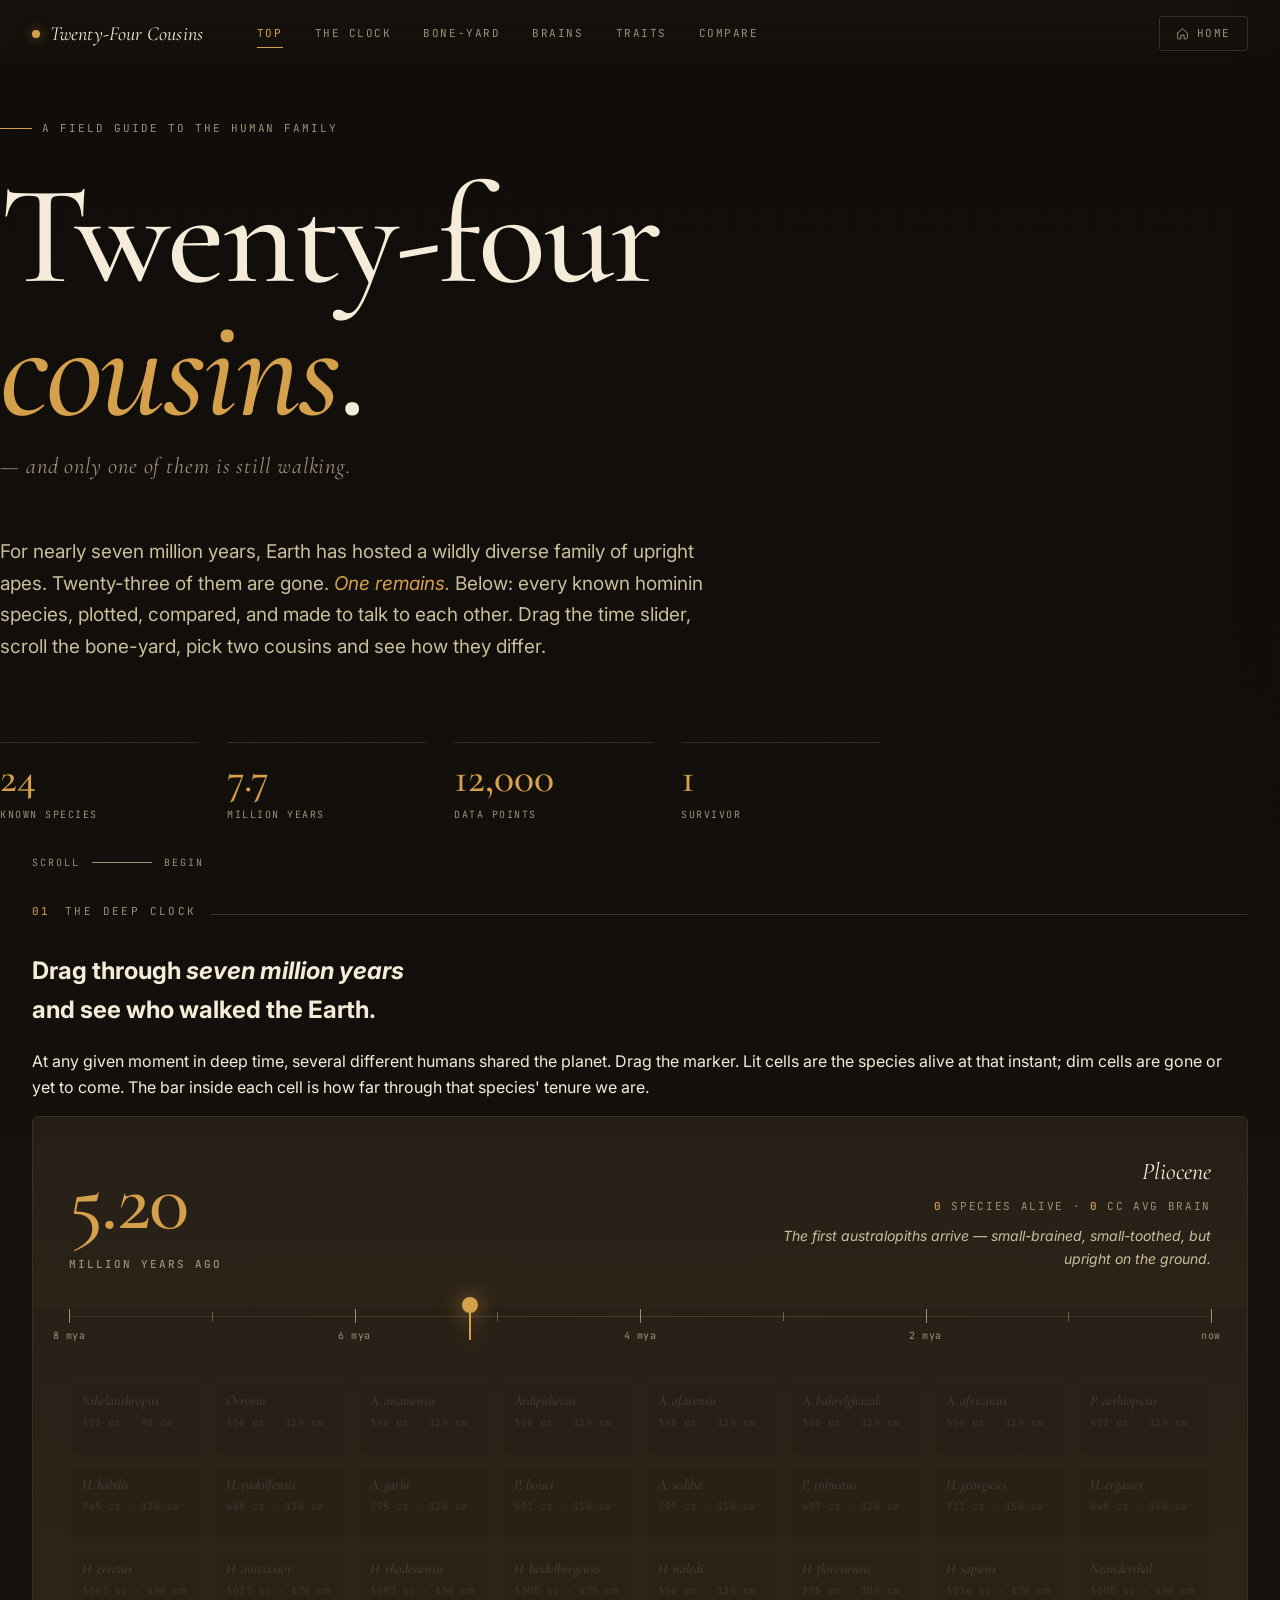
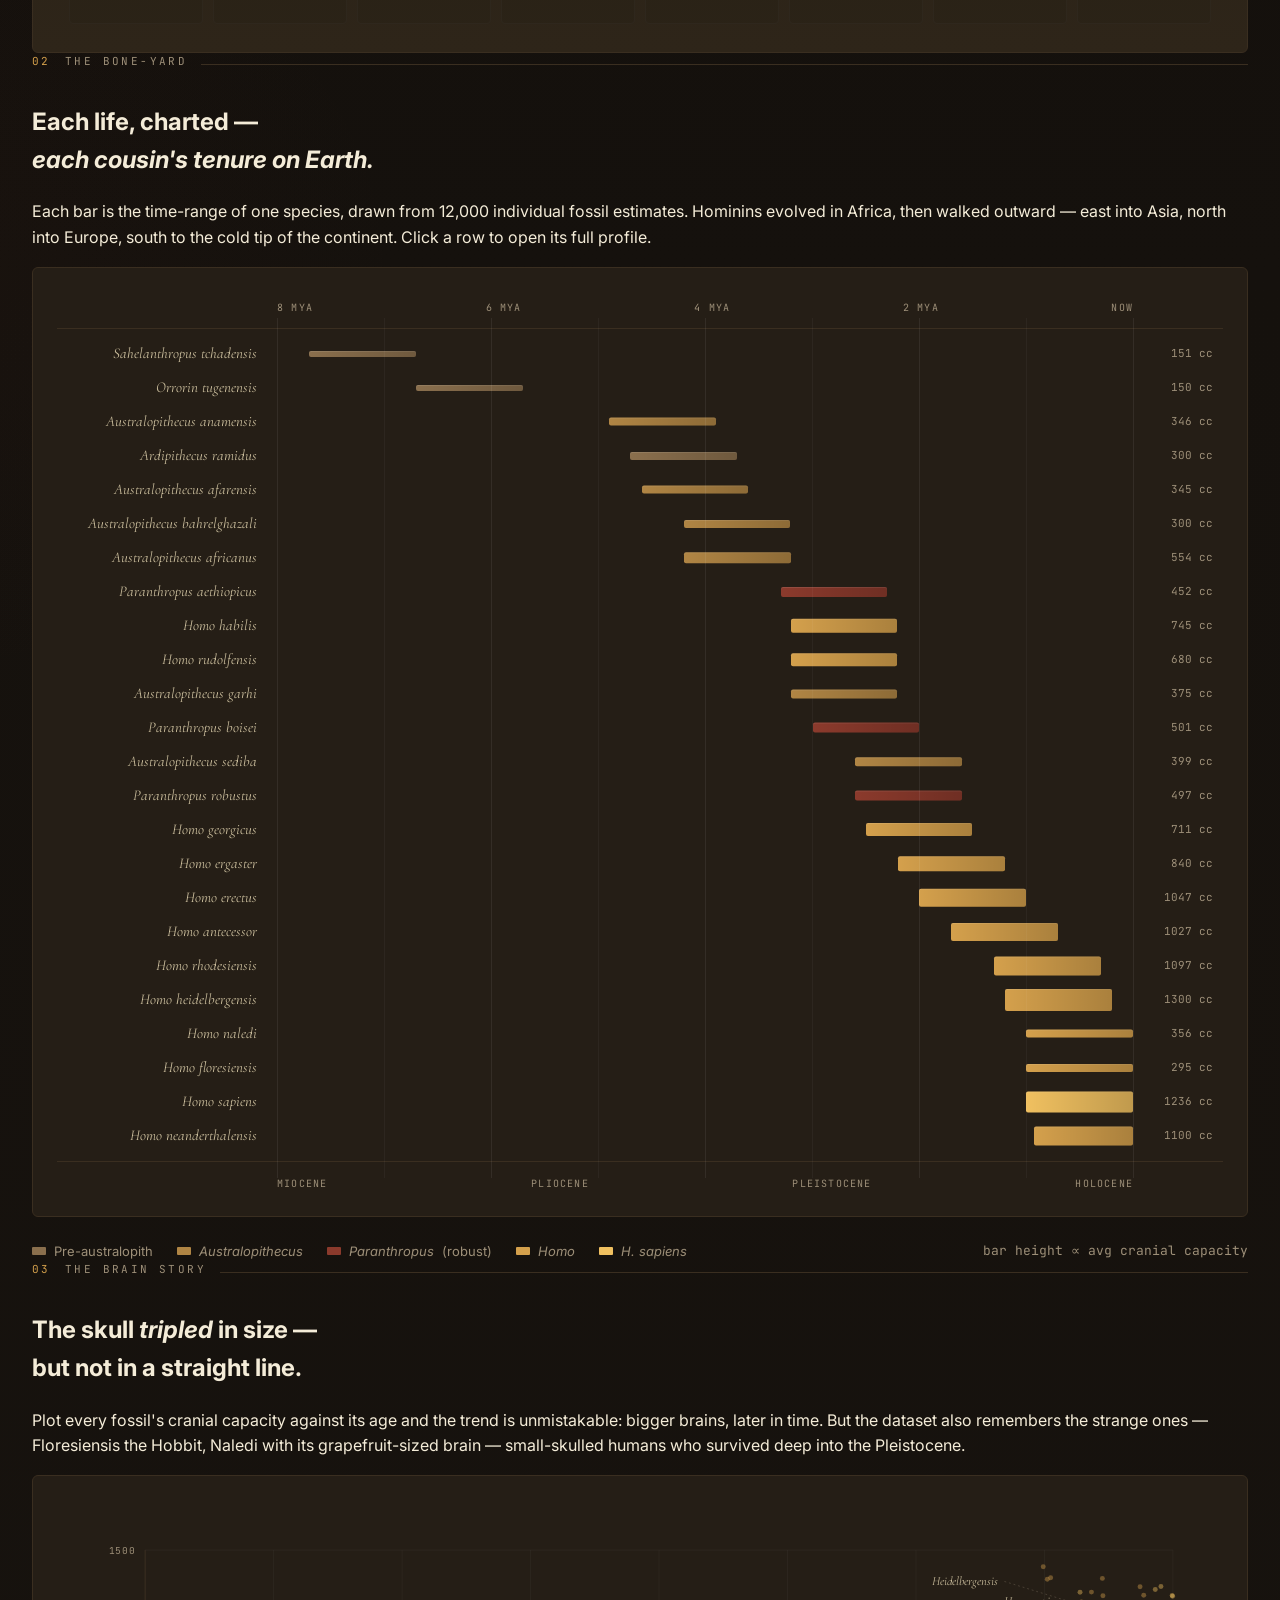
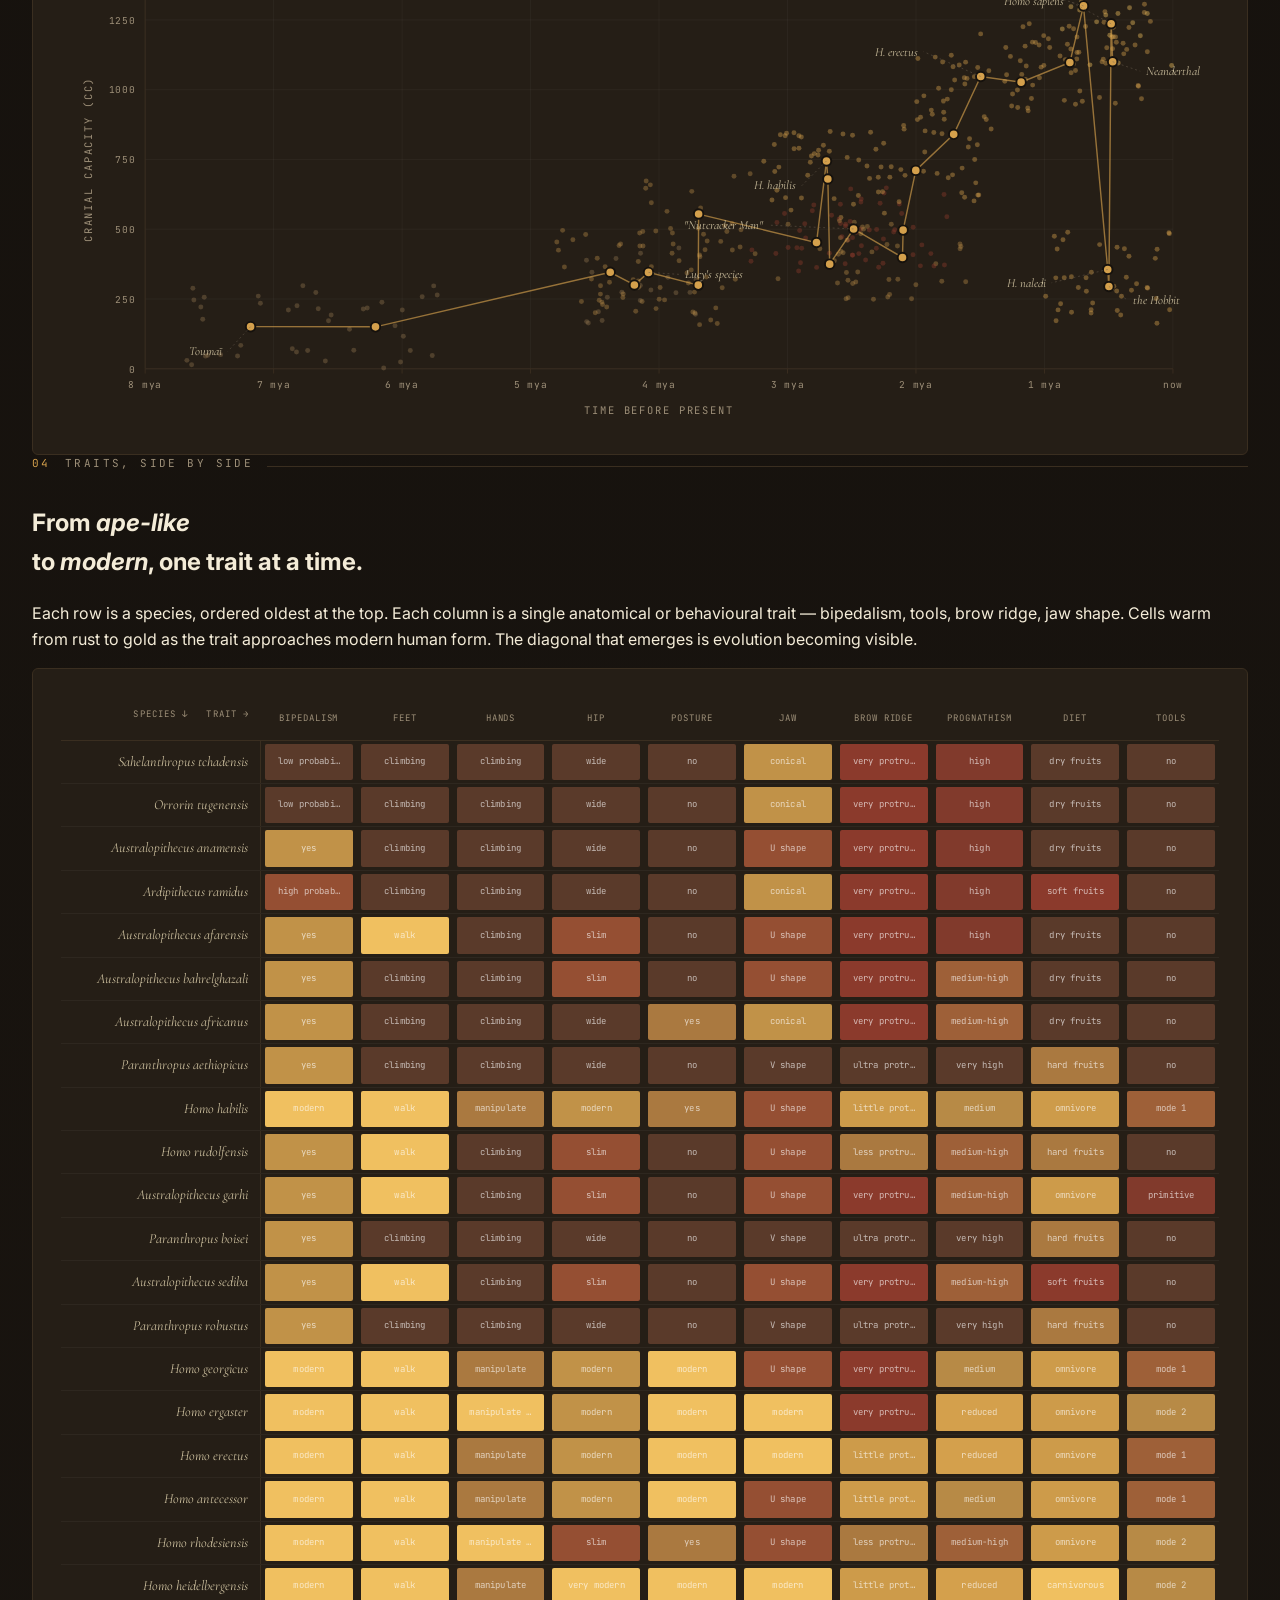
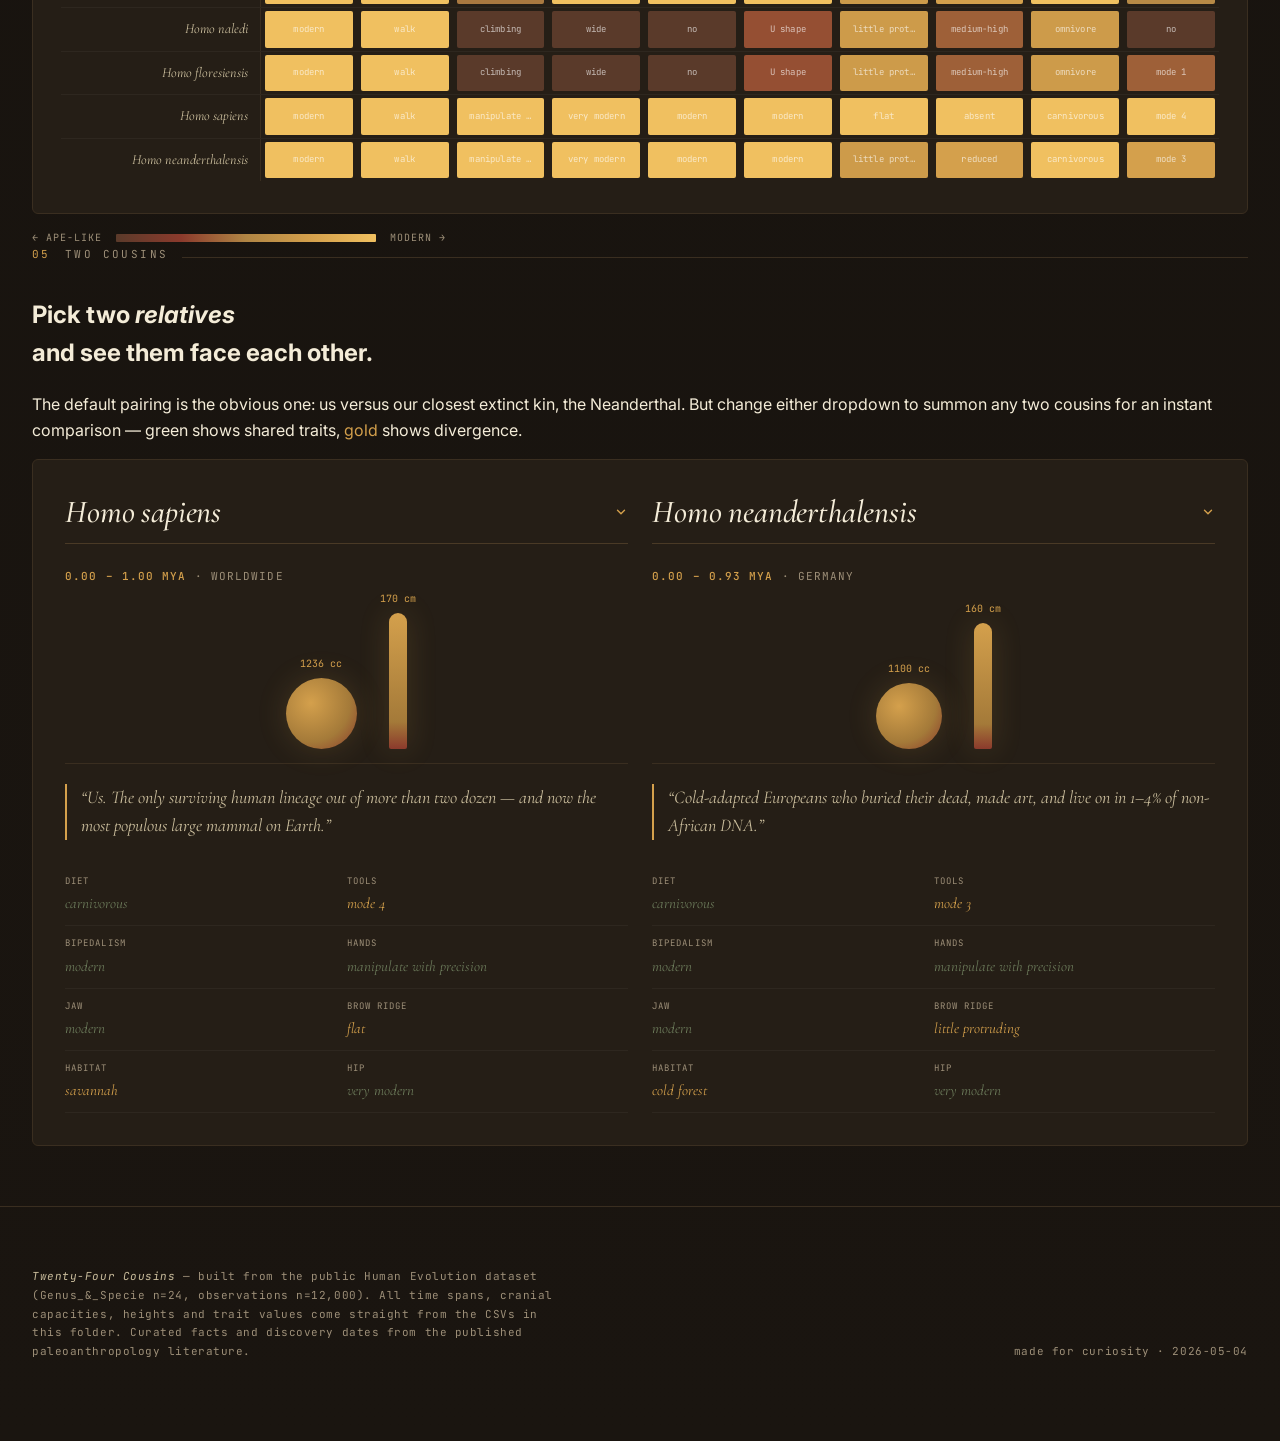
==== index.html @ eb9fb39c "Add files via upload" ====
<!doctype html>
<html lang="en">
<head>
<meta charset="utf-8" />
<meta name="viewport" content="width=device-width,initial-scale=1" />
<title>Twenty-Four Cousins · A field guide to the human family</title>
<link rel="preconnect" href="https://fonts.googleapis.com">
<link rel="preconnect" href="https://fonts.gstatic.com" crossorigin>
<link href="https://fonts.googleapis.com/css2?family=Cormorant+Garamond:ital,wght@0,400;0,500;0,600;0,700;1,400;1,500&family=Inter:wght@300;400;500;600;700&family=JetBrains+Mono:wght@400;500&display=swap" rel="stylesheet">
<style>
:root{
  --bg:#15110d;
  --bg-2:#1c1812;
  --surface:#251e16;
  --surface-2:#2e2519;
  --line:#3a2e20;
  --line-2:#4a3a26;
  --paper:#ebe3d0;
  --ink:#f4ecd8;
  --ink-dim:#cbbe9d;
  --muted:#9d8f78;
  --muted-2:#706354;
  --ochre:#d4a04c;
  --ochre-soft:#a47a39;
  --rust:#c46c45;
  --blood:#8b3a2c;
  --moss:#6b7a5a;
  --cool:#7a8a8c;

  /* Genus colors */
  --c-hominino:#8a6f4d;
  --c-australopithecus:#b08544;
  --c-paranthropus:#8b3a2c;
  --c-homo:#d4a04c;
  --c-sapiens:#f0c060;
}

*{box-sizing:border-box}
html,body{margin:0;padding:0}
html{
  scroll-behavior:smooth;
  scroll-padding-top:88px;
}
@media (prefers-reduced-motion:reduce){
  html{scroll-behavior:auto}
}
/* Page scrollbar */
html{
  scrollbar-width:thin;
  scrollbar-color:var(--ochre-soft) transparent;
}
html::-webkit-scrollbar{width:10px;height:10px}
html::-webkit-scrollbar-track{background:var(--bg)}
html::-webkit-scrollbar-thumb{
  background:var(--line-2);
  border:2px solid var(--bg);
  border-radius:5px;
}
html::-webkit-scrollbar-thumb:hover{background:var(--ochre-soft)}
/* Trait grid + panel scrollbars */
.trait-grid-wrap, .panel{
  scrollbar-width:thin;
  scrollbar-color:var(--ochre-soft) transparent;
}
.trait-grid-wrap::-webkit-scrollbar,
.panel::-webkit-scrollbar{width:8px;height:8px}
.trait-grid-wrap::-webkit-scrollbar-thumb,
.panel::-webkit-scrollbar-thumb{background:var(--line-2);border-radius:4px}
.trait-grid-wrap::-webkit-scrollbar-thumb:hover,
.panel::-webkit-scrollbar-thumb:hover{background:var(--ochre-soft)}
body{
  background: var(--bg);
  background-image:
    radial-gradient(1200px 800px at 80% -10%, rgba(212,160,76,.05), transparent 60%),
    radial-gradient(900px 700px at -10% 30%, rgba(139,58,44,.04), transparent 60%),
    linear-gradient(180deg, #110d0a 0%, #15110d 30%, #1a1510 100%);
  color: var(--ink);
  font-family:'Inter',system-ui,-apple-system,sans-serif;
  font-size:16px;
  line-height:1.6;
  font-weight:400;
  -webkit-font-smoothing:antialiased;
  overflow-x:hidden;
}

/* Subtle paper grain everywhere */
body::before{
  content:"";
  position:fixed;inset:0;pointer-events:none;z-index:1;
  background-image:
    radial-gradient(rgba(255,255,255,.012) 1px, transparent 1px),
    radial-gradient(rgba(0,0,0,.05) 1px, transparent 1px);
  background-size: 3px 3px, 5px 5px;
  background-position: 0 0, 1px 2px;
  mix-blend-mode: overlay;
  opacity:.6;
}

a{color:var(--ochre);text-decoration:none}
a:hover{color:var(--ink)}
::selection{background:var(--ochre);color:var(--bg)}

.serif{font-family:'Cormorant Garamond',Georgia,serif;font-weight:500;letter-spacing:.005em}
.mono{font-family:'JetBrains Mono',ui-monospace,monospace;letter-spacing:0}

.wrap{max-width:1280px;margin:0 auto;padding:0 32px;position:relative;z-index:2}

/* ─────────── NAV BAR ─────────── */
.nav{
  position:fixed;
  top:0;left:0;right:0;
  z-index:50;
  height:68px;
  display:flex;align-items:center;
  background:linear-gradient(180deg,
    rgba(21,17,13,.92) 0%,
    rgba(21,17,13,.78) 70%,
    rgba(21,17,13,.0) 100%);
  backdrop-filter:saturate(180%) blur(14px);
  -webkit-backdrop-filter:saturate(180%) blur(14px);
  transition:border-color .25s, background .25s;
  border-bottom:1px solid transparent;
}
.nav.scrolled{
  background:rgba(21,17,13,.92);
  border-bottom-color:var(--line);
}
.nav-inner{
  max-width:1280px;width:100%;margin:0 auto;padding:0 32px;
  display:flex;align-items:center;gap:32px;
}
.nav-title{
  font-family:'Cormorant Garamond',serif;
  font-style:italic;
  font-size:20px;
  letter-spacing:.005em;
  color:var(--ink);
  text-decoration:none;
  white-space:nowrap;
  display:inline-flex;align-items:center;gap:10px;
  transition:color .2s;
  flex-shrink:0;
}
.nav-title:hover{color:var(--ochre)}
.nav-title .mark{
  width:8px;height:8px;border-radius:50%;
  background:var(--ochre);
  box-shadow:0 0 12px rgba(212,160,76,.6);
}
.nav-links{
  display:flex;align-items:center;gap:4px;
  flex:1;
  margin-left:8px;
}
.nav-link{
  font-family:'JetBrains Mono',monospace;
  font-size:11px;
  letter-spacing:.14em;
  text-transform:uppercase;
  color:var(--muted);
  text-decoration:none;
  padding:8px 14px;
  border-radius:3px;
  transition:color .2s, background .2s;
  position:relative;
}
.nav-link:hover{color:var(--ink);background:rgba(255,255,255,.03)}
.nav-link.active{color:var(--ochre)}
.nav-link.active::after{
  content:"";position:absolute;left:14px;right:14px;bottom:2px;
  height:1px;background:var(--ochre);
}
.nav-home{
  display:inline-flex;align-items:center;gap:8px;
  font-family:'JetBrains Mono',monospace;
  font-size:11px;letter-spacing:.14em;text-transform:uppercase;
  color:var(--muted);
  text-decoration:none;
  padding:8px 16px;
  border:1px solid var(--line);
  border-radius:3px;
  transition:all .2s;
  flex-shrink:0;
}
.nav-home:hover{color:var(--ochre);border-color:var(--ochre-soft);background:rgba(212,160,76,.06)}
.nav-home svg{width:13px;height:13px;flex-shrink:0}

.nav-toggle{
  display:none;
  background:transparent;border:1px solid var(--line);
  color:var(--ink);
  width:38px;height:38px;border-radius:3px;
  cursor:pointer;
  flex-direction:column;align-items:center;justify-content:center;gap:4px;
}
.nav-toggle span{display:block;width:16px;height:1.5px;background:currentColor;transition:transform .25s, opacity .25s}
.nav.menu-open .nav-toggle span:nth-child(1){transform:translateY(5.5px) rotate(45deg)}
.nav.menu-open .nav-toggle span:nth-child(2){opacity:0}
.nav.menu-open .nav-toggle span:nth-child(3){transform:translateY(-5.5px) rotate(-45deg)}

@media (max-width:880px){
  .nav-inner{gap:16px;padding:0 20px}
  .nav-title{font-size:16px}
  .nav-toggle{display:flex}
  .nav-links{
    position:absolute;top:68px;left:0;right:0;
    flex-direction:column;align-items:stretch;
    background:rgba(21,17,13,.98);
    backdrop-filter:blur(14px);
    border-bottom:1px solid var(--line);
    padding:14px 0;gap:0;
    transform:translateY(-8px);opacity:0;pointer-events:none;
    transition:transform .25s ease, opacity .25s ease;
    margin-left:0;
  }
  .nav.menu-open .nav-links{transform:translateY(0);opacity:1;pointer-events:auto}
  .nav-link{padding:14px 24px;font-size:12px}
  .nav-link.active::after{left:24px;right:auto;width:18px;bottom:9px}
  .nav-home .lbl{display:none}
  .nav-home{padding:8px 12px}
}

/* ─────────── HERO ─────────── */
.hero{
  min-height:100vh;
  display:flex;flex-direction:column;justify-content:center;
  position:relative;
  padding:120px 0 80px;
}
.hero .badge{
  display:inline-flex;align-items:center;gap:10px;
  font-family:'JetBrains Mono',monospace;
  font-size:11px;letter-spacing:.18em;text-transform:uppercase;
  color:var(--muted);
  margin-bottom:32px;
}
.hero .badge::before{content:"";width:32px;height:1px;background:var(--ochre)}
.hero h1{
  font-family:'Cormorant Garamond',serif;
  font-weight:500;
  font-size:clamp(56px, 11vw, 156px);
  line-height:.95;
  letter-spacing:-.02em;
  margin:0 0 24px;
  color:var(--ink);
}
.hero h1 em{
  font-style:italic;
  color:var(--ochre);
  font-weight:500;
}
.hero h1 .tiny{
  display:block;
  font-size:.16em;
  font-style:italic;
  letter-spacing:.04em;
  color:var(--muted);
  margin-top:18px;
  font-weight:400;
}
.hero .lead{
  max-width:720px;
  font-size:19px;
  line-height:1.65;
  color:var(--ink-dim);
  margin:36px 0 0;
}
.hero .lead .accent{color:var(--ochre);font-style:italic}
.hero-meta{
  margin-top:80px;
  display:grid;grid-template-columns:repeat(4,1fr);gap:28px;
  max-width:880px;
}
.hero-meta .stat{
  border-top:1px solid var(--line);
  padding-top:14px;
}
.hero-meta .num{
  font-family:'Cormorant Garamond',serif;
  font-size:42px;
  color:var(--ochre);
  font-weight:500;
  line-height:1;
}
.hero-meta .lbl{
  font-family:'JetBrains Mono',monospace;
  font-size:10px;
  letter-spacing:.15em;
  text-transform:uppercase;
  color:var(--muted);
  margin-top:8px;
}

.scroll-cue{
  position:absolute;left:32px;bottom:32px;
  display:flex;align-items:center;gap:12px;
  font-family:'JetBrains Mono',monospace;
  font-size:10px;letter-spacing:.2em;text-transform:uppercase;
  color:var(--muted);
}
.scroll-cue .line{
  width:60px;height:1px;background:var(--muted);
  position:relative;overflow:hidden;
}
.scroll-cue .line::after{
  content:"";position:absolute;left:-30%;top:0;width:30%;height:100%;
  background:var(--ochre);
  animation:slide 2.4s ease-in-out infinite;
}
@keyframes slide{
  0%{left:-30%}
  100%{left:100%}
}

/* ─────────── SECTION SCAFFOLD ─────────── */
section{
  padding:160px 0 80px;
  position:relative;
  scroll-margin-top:88px;
}
section + section{padding-top:160px}
.section-label{
  display:flex;align-items:baseline;gap:14px;
  font-family:'JetBrains Mono',monospace;
  font-size:11px;letter-spacing:.22em;text-transform:uppercase;
  color:var(--muted);
  margin-bottom:32px;
}
.section-label .num{color:var(--ochre)}
.section-label .rule{flex:1;height:1px;background:var(--line);margin-top:6px}
.section h2{
  font-family:'Cormorant Garamond',serif;
  font-size:clamp(36px,5vw,64px);
  font-weight:500;
  line-height:1.05;
  letter-spacing:-.01em;
  margin:0 0 24px;
  max-width:18ch;
}
.section h2 em{color:var(--ochre);font-style:italic}
.section .deck{
  font-size:17px;line-height:1.7;color:var(--ink-dim);
  max-width:62ch;margin-bottom:48px;
}
.section .deck .accent{color:var(--ochre)}

/* ─────────── SCRUBBER ─────────── */
.scrubber{
  background:linear-gradient(180deg,var(--surface) 0%, var(--surface-2) 100%);
  border:1px solid var(--line);
  border-radius:6px;
  padding:36px 36px 28px;
  position:relative;
  overflow:hidden;
}
.scrubber::before{
  content:"";position:absolute;inset:0;pointer-events:none;
  background:linear-gradient(180deg,
    transparent 0%,
    rgba(212,160,76,.02) 35%,
    transparent 36%,
    transparent 100%);
}
.scrubber-readout{
  display:flex;align-items:flex-end;justify-content:space-between;
  margin-bottom:28px;flex-wrap:wrap;gap:24px;
}
.scrubber-time{
  font-family:'Cormorant Garamond',serif;
  font-weight:500;
  display:flex;flex-direction:column;
}
.scrubber-time .big{
  display:block;
  font-size:84px;
  line-height:1;
  color:var(--ochre);
  letter-spacing:-.02em;
  margin:0 0 16px;
}
.scrubber-time .unit{
  font-family:'JetBrains Mono',monospace;
  font-size:11px;
  letter-spacing:.18em;text-transform:uppercase;
  color:var(--muted);
  display:block;
  line-height:1;
}
.scrubber-side{
  text-align:right;
  max-width:460px;
}
.scrubber-side .epoch{
  font-family:'Cormorant Garamond',serif;
  font-style:italic;
  font-size:24px;
  color:var(--ink);
  margin-bottom:6px;
}
.scrubber-side .alive-num{
  font-family:'JetBrains Mono',monospace;
  font-size:11px;letter-spacing:.15em;text-transform:uppercase;
  color:var(--muted);
}
.scrubber-side .alive-num b{color:var(--ochre);font-weight:500}
.scrubber-side .commentary{
  font-size:14px;color:var(--ink-dim);
  margin-top:10px;font-style:italic;
}

.slider-track{
  position:relative;
  height:60px;
  margin:8px 0 24px;
  user-select:none;
}
.slider-axis{
  position:absolute;left:0;right:0;top:18px;height:1px;
  background:linear-gradient(90deg,
    var(--line) 0%,
    var(--line-2) 50%,
    var(--line) 100%);
}
.slider-tick{
  position:absolute;top:14px;width:1px;height:9px;
  background:var(--muted-2);
}
.slider-tick.major{height:14px;background:var(--muted);top:11px}
.slider-tick-label{
  position:absolute;top:30px;
  font-family:'JetBrains Mono',monospace;
  font-size:10px;
  color:var(--muted);
  transform:translateX(-50%);
  letter-spacing:.05em;
  white-space:nowrap;
}
.slider-handle{
  position:absolute;top:6px;width:2px;height:36px;
  background:var(--ochre);
  pointer-events:none;
  box-shadow:0 0 20px rgba(212,160,76,.5);
}
.slider-handle::before{
  content:"";position:absolute;left:-7px;top:-7px;width:16px;height:16px;
  border-radius:50%;background:var(--ochre);
  box-shadow:0 0 22px rgba(212,160,76,.7);
}
.slider-input{
  position:absolute;inset:0;width:100%;height:100%;
  opacity:0;cursor:ew-resize;
}

.scrub-grid{
  display:grid;
  grid-template-columns:repeat(8,1fr);
  gap:10px;
  margin-top:14px;
}
.scrub-cell{
  position:relative;
  border:1px solid var(--line);
  border-radius:4px;
  padding:10px 12px;
  background:rgba(0,0,0,.18);
  transition:all .35s cubic-bezier(.4,0,.2,1);
  min-height:74px;
  cursor:pointer;
  overflow:hidden;
}
.scrub-cell.alive{
  border-color:var(--ochre-soft);
  background:linear-gradient(180deg,rgba(212,160,76,.10),rgba(212,160,76,.02));
  box-shadow:inset 0 0 0 1px rgba(212,160,76,.15), 0 4px 18px rgba(0,0,0,.3);
}
.scrub-cell.alive .cell-name{color:var(--ink)}
.scrub-cell.alive .cell-cc{color:var(--ochre)}
.scrub-cell.alive .cell-pulse{
  position:absolute;right:10px;top:10px;width:6px;height:6px;border-radius:50%;
  background:var(--ochre);
  box-shadow:0 0 10px var(--ochre);
  animation:pulse 1.6s ease-in-out infinite;
}
@keyframes pulse{
  0%,100%{opacity:.4;transform:scale(1)}
  50%{opacity:1;transform:scale(1.4)}
}
.scrub-cell:not(.alive){opacity:.28;filter:saturate(.4)}
.scrub-cell:hover:not(.alive){opacity:.55}
.cell-name{
  font-family:'Cormorant Garamond',serif;
  font-style:italic;
  font-size:14px;color:var(--muted);
  line-height:1.15;
  margin-bottom:6px;
}
.cell-cc{
  font-family:'JetBrains Mono',monospace;
  font-size:10px;color:var(--muted-2);
  letter-spacing:.05em;
}
.cell-bar{
  position:absolute;left:0;bottom:0;height:2px;
  background:var(--ochre);
  width:0%;
  transition:width .35s ease;
}

/* ─────────── TIMELINE ─────────── */
.timeline-wrap{
  background:var(--surface);
  border:1px solid var(--line);
  border-radius:6px;
  padding:32px 24px 24px 24px;
  position:relative;
  overflow:hidden;
}
.timeline-axis-top{
  display:flex;justify-content:space-between;
  font-family:'JetBrains Mono',monospace;
  font-size:10px;letter-spacing:.12em;color:var(--muted);
  padding:0 90px 12px 220px;
  border-bottom:1px solid var(--line);
  margin-bottom:8px;
  text-transform:uppercase;
}
.timeline-row{
  display:grid;
  grid-template-columns:200px 1fr 60px;
  align-items:center;
  gap:20px;
  height:34px;
  position:relative;
  cursor:pointer;
  transition:background .15s;
  border-radius:4px;
  padding-right:10px;
}
.timeline-row:hover{background:rgba(212,160,76,.05)}
.timeline-row .name{
  text-align:right;
  font-family:'Cormorant Garamond',serif;
  font-style:italic;
  font-size:15px;
  color:var(--ink-dim);
  line-height:1.1;
  padding-right:0;
}
.timeline-row.active .name{color:var(--ochre)}
.timeline-row .bar-track{
  position:relative;
  height:24px;
}
.timeline-row .bar{
  position:absolute;top:50%;transform:translateY(-50%);
  height:14px;border-radius:2px;
  background:var(--ochre-soft);
  transition:all .25s;
  box-shadow:inset 0 1px 0 rgba(255,255,255,.1);
}
.timeline-row .bar::after{
  content:"";position:absolute;inset:0;border-radius:2px;
  background:linear-gradient(90deg,transparent,rgba(0,0,0,.2));
}
.timeline-row:hover .bar{filter:brightness(1.2)}
.timeline-row .cc-readout{
  font-family:'JetBrains Mono',monospace;
  font-size:11px;color:var(--muted);
  text-align:right;
}
.timeline-row.active .cc-readout{color:var(--ochre)}

.timeline-axis-bottom{
  display:flex;justify-content:space-between;
  font-family:'JetBrains Mono',monospace;
  font-size:10px;letter-spacing:.12em;color:var(--muted);
  padding:14px 90px 0 220px;
  border-top:1px solid var(--line);
  margin-top:8px;
  text-transform:uppercase;
}
.timeline-grid{
  position:absolute;
  top:50px;bottom:38px;
  left:244px;right:114px;
  pointer-events:none;
}
.timeline-grid .vline{
  position:absolute;top:0;bottom:0;width:1px;
  background:rgba(255,255,255,.04);
}
.timeline-grid .vline.major{background:rgba(255,255,255,.07)}

.legend{
  display:flex;gap:24px;flex-wrap:wrap;
  margin-top:24px;font-size:13px;
  color:var(--muted);
}
.legend .item{display:inline-flex;align-items:center;gap:8px}
.legend .swatch{
  width:14px;height:8px;border-radius:1px;
}

/* ─────────── SCATTER ─────────── */
.scatter-wrap{
  background:var(--surface);
  border:1px solid var(--line);
  border-radius:6px;
  padding:36px 36px 28px;
  position:relative;
}
.scatter-wrap svg{display:block;width:100%;height:auto;overflow:visible}
.scatter-axis text{font-family:'JetBrains Mono',monospace;font-size:10px;fill:var(--muted);letter-spacing:.08em}
.scatter-axis line{stroke:var(--line)}
.scatter-axis .axis-label{font-size:11px;letter-spacing:.18em;text-transform:uppercase;fill:var(--muted)}
.scatter-grid line{stroke:rgba(255,255,255,.04)}
.scatter-dot{transition:r .2s, opacity .2s}
.scatter-mean-line{stroke:var(--ochre);stroke-width:1.5;fill:none;opacity:.65;stroke-dasharray:none}
.scatter-mean-dot{fill:var(--ochre);stroke:var(--bg);stroke-width:2}
.scatter-anno{
  font-family:'Cormorant Garamond',serif;
  font-style:italic;
  font-size:13px;
  fill:var(--ink-dim);
}
.scatter-anno-rule{stroke:var(--muted-2);stroke-dasharray:2 3;stroke-width:.5}

/* ─────────── TRAIT GRID ─────────── */
.trait-grid-wrap{
  background:var(--surface);
  border:1px solid var(--line);
  border-radius:6px;
  padding:28px 28px 32px;
  overflow:auto;
}
.trait-grid{
  display:grid;
  font-size:11px;
  min-width:880px;
}
.trait-grid .row{
  display:grid;
  grid-template-columns:200px repeat(10, 1fr);
  align-items:stretch;
  border-bottom:1px solid rgba(255,255,255,.04);
}
.trait-grid .row:last-child{border-bottom:none}
.trait-grid .head{
  height:auto;align-items:end;
  border-bottom:1px solid var(--line);
  padding-bottom:8px;
}
.trait-grid .row .label{
  font-family:'Cormorant Garamond',serif;
  font-style:italic;
  font-size:14px;
  color:var(--ink-dim);
  padding:10px 12px 10px 4px;
  text-align:right;
  align-self:center;
  border-right:1px solid var(--line);
}
.trait-grid .row.head .label{
  font-style:normal;
  font-family:'JetBrains Mono',monospace;
  font-size:9px;
  letter-spacing:.12em;
  text-transform:uppercase;
  color:var(--muted);
  border-right:none;
  text-align:right;
}
.trait-grid .row.head .col{
  font-family:'JetBrains Mono',monospace;
  font-size:9px;
  letter-spacing:.1em;
  text-transform:uppercase;
  color:var(--muted);
  text-align:center;
  padding:0 4px 8px;
  align-self:end;
  line-height:1.2;
}
.trait-grid .cell{
  margin:3px 4px;
  border-radius:2px;
  position:relative;
  cursor:default;
  min-height:24px;
  display:flex;align-items:center;justify-content:center;
  font-family:'JetBrains Mono',monospace;
  font-size:9px;
  color:rgba(255,255,255,.65);
  letter-spacing:.02em;
  text-align:center;
  padding:2px 4px;
  line-height:1.05;
  transition:transform .15s;
}
.trait-grid .cell:hover{transform:scale(1.05);z-index:5}
.trait-grid .row:hover{background:rgba(212,160,76,.04)}
.trait-grid .row:hover .label{color:var(--ochre)}

.trait-legend{
  display:flex;align-items:center;gap:14px;
  margin-top:16px;
  font-family:'JetBrains Mono',monospace;
  font-size:10px;color:var(--muted);
  letter-spacing:.1em;text-transform:uppercase;
  flex-wrap:wrap;
}
.trait-legend .gradient{
  flex:1;max-width:260px;height:8px;border-radius:1px;
  background:linear-gradient(90deg,#5a3a2a,#8b3a2c,#b08544,#d4a04c,#f0c060);
}

/* ─────────── COMPARE ─────────── */
.compare-wrap{
  display:grid;
  grid-template-columns:1fr 1fr;
  gap:24px;
  background:var(--surface);
  border:1px solid var(--line);
  border-radius:6px;
  padding:32px;
}
.compare-card{
  position:relative;
}
/* Custom dropdown (replaces native select for smooth animation) */
.dropdown{
  position:relative;
  margin-bottom:24px;
}
.dropdown-button{
  display:flex;align-items:center;justify-content:space-between;
  gap:14px;
  width:100%;
  background:transparent;
  border:none;
  border-bottom:1px solid var(--line-2);
  color:var(--ink);
  font-family:'Cormorant Garamond',serif;
  font-style:italic;
  font-size:32px;
  font-weight:500;
  letter-spacing:-.005em;
  padding:0 0 12px;
  text-align:left;
  cursor:pointer;
  transition:border-color .25s, color .2s;
}
.dropdown-button:hover{color:var(--ochre)}
.dropdown.open .dropdown-button{border-bottom-color:var(--ochre)}
.dropdown-button .chev{
  width:14px;height:14px;flex-shrink:0;
  color:var(--ochre);
  transition:transform .35s cubic-bezier(.6,0,.2,1);
}
.dropdown.open .dropdown-button .chev{transform:rotate(180deg)}
.dropdown-menu{
  position:absolute;left:0;right:0;top:calc(100% - 0px);
  z-index:30;
  background:linear-gradient(180deg,var(--surface) 0%, var(--surface-2) 100%);
  border:1px solid var(--line-2);
  border-radius:4px;
  box-shadow:0 24px 60px rgba(0,0,0,.55), 0 4px 14px rgba(0,0,0,.35);
  max-height:0;
  overflow:hidden;
  opacity:0;
  transform:translateY(-8px);
  pointer-events:none;
  transition:max-height .35s cubic-bezier(.6,0,.2,1),
             opacity .25s ease,
             transform .35s cubic-bezier(.6,0,.2,1);
  scrollbar-width:thin;
  scrollbar-color:var(--ochre-soft) transparent;
}
.dropdown.open .dropdown-menu{
  max-height:340px;
  overflow-y:auto;
  opacity:1;
  transform:translateY(0);
  pointer-events:auto;
}
.dropdown-menu::-webkit-scrollbar{width:8px}
.dropdown-menu::-webkit-scrollbar-track{background:transparent}
.dropdown-menu::-webkit-scrollbar-thumb{background:var(--line-2);border-radius:4px}
.dropdown-menu::-webkit-scrollbar-thumb:hover{background:var(--ochre-soft)}

.dropdown-item{
  display:flex;align-items:center;gap:10px;
  padding:9px 16px;
  font-family:'Cormorant Garamond',serif;
  font-style:italic;
  font-size:16px;
  color:var(--ink-dim);
  cursor:pointer;
  transition:background .15s, color .15s;
  border-left:2px solid transparent;
  white-space:nowrap;
}
.dropdown-item:hover{background:rgba(212,160,76,.08);color:var(--ink)}
.dropdown-item.selected{
  color:var(--ochre);
  border-left-color:var(--ochre);
  background:rgba(212,160,76,.06);
}
.dropdown-item .swatch{
  width:8px;height:8px;border-radius:50%;
  flex-shrink:0;
  opacity:.85;
}
.dropdown-item .meta{
  margin-left:auto;
  font-family:'JetBrains Mono',monospace;
  font-style:normal;
  font-size:10px;
  color:var(--muted);
  letter-spacing:.05em;
}
.compare-card .when{
  font-family:'JetBrains Mono',monospace;
  font-size:11px;color:var(--muted);
  letter-spacing:.1em;text-transform:uppercase;
  margin-bottom:18px;
}
.compare-card .when b{color:var(--ochre);font-weight:500}
.compare-card .fact{
  font-family:'Cormorant Garamond',serif;
  font-size:18px;
  line-height:1.55;
  color:var(--ink-dim);
  font-style:italic;
  border-left:2px solid var(--ochre);
  padding-left:14px;
  margin:0 0 24px;
}

.silhouette{
  display:flex;align-items:flex-end;justify-content:center;
  height:160px;
  border-bottom:1px solid var(--line);
  margin-bottom:20px;
  padding-bottom:14px;
  gap:32px;
}
.silhouette .body{
  background:linear-gradient(180deg,var(--ochre) 0%, var(--ochre-soft) 80%, var(--blood) 100%);
  width:18px;
  border-radius:9px 9px 2px 2px;
  position:relative;
  box-shadow:0 0 30px rgba(212,160,76,.2);
}
.silhouette .body::after{
  content:attr(data-h);
  position:absolute;left:50%;bottom:100%;transform:translateX(-50%);
  margin-bottom:6px;
  font-family:'JetBrains Mono',monospace;
  font-size:10px;color:var(--ochre);
  white-space:nowrap;
}
.silhouette .skull{
  position:relative;
  border-radius:50%;
  background:radial-gradient(circle at 35% 35%,var(--ochre),var(--ochre-soft) 60%, var(--blood));
  box-shadow:0 0 30px rgba(212,160,76,.18);
}
.silhouette .skull::after{
  content:attr(data-cc);
  position:absolute;left:50%;bottom:100%;transform:translateX(-50%);
  margin-bottom:6px;
  font-family:'JetBrains Mono',monospace;
  font-size:10px;color:var(--ochre);
  white-space:nowrap;
}

.trait-list{
  list-style:none;padding:0;margin:0;
  display:grid;grid-template-columns:1fr 1fr;gap:0;
}
.trait-list li{
  display:flex;flex-direction:column;
  padding:10px 0;
  border-bottom:1px solid rgba(255,255,255,.04);
  font-size:13px;
}
.trait-list .k{
  font-family:'JetBrains Mono',monospace;
  font-size:9px;letter-spacing:.12em;text-transform:uppercase;
  color:var(--muted);
  margin-bottom:3px;
}
.trait-list .v{
  color:var(--ink);
  font-family:'Cormorant Garamond',serif;
  font-size:15px;
  font-style:italic;
}
.trait-list .v.same{color:var(--moss)}
.trait-list .v.diff{color:var(--ochre)}

/* ─────────── DETAIL PANEL ─────────── */
.panel{
  position:fixed;
  top:0;right:0;bottom:0;
  width:min(560px, 92vw);
  background:linear-gradient(180deg,var(--surface) 0%, var(--bg-2) 100%);
  border-left:1px solid var(--line-2);
  transform:translateX(110%);
  transition:transform .45s cubic-bezier(.7,0,.2,1);
  z-index:100;
  overflow-y:auto;
  box-shadow:-30px 0 60px rgba(0,0,0,.4);
}
.panel.open{transform:translateX(0)}
.panel-head{
  padding:38px 40px 28px;
  border-bottom:1px solid var(--line);
  position:sticky;top:0;
  background:linear-gradient(180deg,var(--surface) 0%, rgba(37,30,22,.95) 100%);
  backdrop-filter:blur(8px);
  z-index:2;
}
.panel-close{
  position:absolute;top:18px;right:18px;
  background:transparent;border:1px solid var(--line-2);
  color:var(--muted);
  width:34px;height:34px;border-radius:50%;
  cursor:pointer;font-size:18px;line-height:1;
  display:flex;align-items:center;justify-content:center;
  transition:all .2s;
}
.panel-close:hover{border-color:var(--ochre);color:var(--ochre)}

.panel-head .eyebrow{
  font-family:'JetBrains Mono',monospace;
  font-size:10px;letter-spacing:.18em;text-transform:uppercase;
  color:var(--muted);
  margin-bottom:10px;
}
.panel-head .eyebrow b{color:var(--ochre);font-weight:500}
.panel-head h3{
  font-family:'Cormorant Garamond',serif;
  font-style:italic;
  font-weight:500;
  font-size:42px;
  line-height:1;
  margin:0 0 10px;
  color:var(--ink);
  letter-spacing:-.005em;
}
.panel-head .common{
  font-size:13px;color:var(--ink-dim);
  font-family:'Cormorant Garamond',serif;
  margin-bottom:18px;
}
.panel-head .span-bar{
  height:4px;border-radius:2px;
  background:var(--line);
  position:relative;
  margin-bottom:8px;
}
.panel-head .span-bar .span-fill{
  position:absolute;top:0;bottom:0;border-radius:2px;
  background:linear-gradient(90deg,var(--ochre-soft),var(--ochre));
}
.panel-head .span-meta{
  display:flex;justify-content:space-between;
  font-family:'JetBrains Mono',monospace;
  font-size:10px;color:var(--muted);
  letter-spacing:.08em;
}
.panel-body{padding:28px 40px 60px}
.panel-body .fact-quote{
  font-family:'Cormorant Garamond',serif;
  font-size:21px;
  line-height:1.55;
  color:var(--ink);
  font-style:italic;
  border-left:2px solid var(--ochre);
  padding:6px 0 6px 18px;
  margin:0 0 32px;
}

.stat-row{
  display:grid;grid-template-columns:repeat(3,1fr);gap:0;
  margin-bottom:28px;
  border-top:1px solid var(--line);
  border-bottom:1px solid var(--line);
}
.stat-row .stat{
  padding:18px 16px;
  border-right:1px solid var(--line);
}
.stat-row .stat:last-child{border-right:none}
.stat-row .stat .lbl{
  font-family:'JetBrains Mono',monospace;
  font-size:9px;letter-spacing:.15em;text-transform:uppercase;
  color:var(--muted);
  margin-bottom:6px;
}
.stat-row .stat .val{
  font-family:'Cormorant Garamond',serif;
  font-size:24px;color:var(--ochre);
  line-height:1;
}
.stat-row .stat .sub{
  font-family:'JetBrains Mono',monospace;
  font-size:10px;color:var(--muted-2);
  margin-top:4px;
}

.panel-section{margin-bottom:28px}
.panel-section h4{
  font-family:'JetBrains Mono',monospace;
  font-size:10px;letter-spacing:.18em;text-transform:uppercase;
  color:var(--muted);
  font-weight:500;
  margin:0 0 14px;
  display:flex;align-items:center;gap:10px;
}
.panel-section h4::after{
  content:"";flex:1;height:1px;background:var(--line);
}

.attr-grid{
  display:grid;grid-template-columns:1fr 1fr;gap:0;
}
.attr-grid .attr{
  padding:10px 4px;
  border-bottom:1px solid rgba(255,255,255,.04);
}
.attr-grid .attr:nth-last-child(-n+2){border-bottom:none}
.attr-grid .k{
  font-family:'JetBrains Mono',monospace;
  font-size:9px;letter-spacing:.12em;text-transform:uppercase;
  color:var(--muted);
  margin-bottom:3px;
}
.attr-grid .v{
  font-family:'Cormorant Garamond',serif;
  font-size:16px;font-style:italic;color:var(--ink);
}

.scrim{
  position:fixed;inset:0;background:rgba(0,0,0,.55);
  opacity:0;pointer-events:none;
  transition:opacity .3s;z-index:99;
  backdrop-filter:blur(2px);
}
.scrim.show{opacity:1;pointer-events:auto}

/* ─────────── FOOTER ─────────── */
footer{
  border-top:1px solid var(--line);
  padding:60px 0 80px;
  margin-top:60px;
  font-family:'JetBrains Mono',monospace;
  font-size:11px;
  color:var(--muted);
  letter-spacing:.05em;
}
footer .row{display:flex;justify-content:space-between;align-items:flex-end;gap:40px;flex-wrap:wrap}
footer .credit{max-width:540px;line-height:1.7}
footer .credit em{color:var(--ink-dim);font-style:italic}

/* RESPONSIVE */
@media (max-width:880px){
  .hero-meta{grid-template-columns:repeat(2,1fr)}
  .compare-wrap{grid-template-columns:1fr}
  .timeline-row{grid-template-columns:140px 1fr 50px;gap:14px}
  .timeline-row .name{font-size:13px}
  .timeline-axis-top{padding:0 60px 12px 154px}
  .timeline-axis-bottom{padding:14px 50px 0 154px}
  .timeline-grid{left:160px;right:64px}
  .scrub-grid{grid-template-columns:repeat(4,1fr)}
  .scrubber-time .big{font-size:64px}
  .panel{width:100vw}
  .panel-head{padding:32px 24px 24px}
  .panel-body{padding:24px}
  .stat-row{grid-template-columns:1fr;border-left:none;border-right:none}
  .stat-row .stat{border-right:none;border-bottom:1px solid var(--line)}
  .scrubber{padding:24px}
  .scrubber-readout{flex-direction:column;align-items:flex-start}
  .scrubber-side{text-align:left}
}
</style>
</head>
<body>

<div class="scrim" id="scrim"></div>

<!-- ─────────── NAV ─────────── -->
<nav class="nav" id="nav">
  <div class="nav-inner">
    <a class="nav-title" href="https://phagehunter.github.io/humanevolution">
      <span class="mark"></span>
      <span>Twenty-Four Cousins</span>
    </a>
    <button class="nav-toggle" id="nav-toggle" aria-label="Toggle menu">
      <span></span><span></span><span></span>
    </button>
    <div class="nav-links" id="nav-links">
      <a class="nav-link" href="#top" data-target="top">Top</a>
      <a class="nav-link" href="#scrub" data-target="scrub">The Clock</a>
      <a class="nav-link" href="#timeline" data-target="timeline">Bone-yard</a>
      <a class="nav-link" href="#brains" data-target="brains">Brains</a>
      <a class="nav-link" href="#traits" data-target="traits">Traits</a>
      <a class="nav-link" href="#compare" data-target="compare">Compare</a>
    </div>
    <a class="nav-home" href="https://phagehunter.github.io/" title="Home">
      <svg viewBox="0 0 24 24" fill="none" stroke="currentColor" stroke-width="1.8" stroke-linecap="round" stroke-linejoin="round">
        <path d="M3 11l9-8 9 8v9a2 2 0 0 1-2 2h-4v-7H9v7H5a2 2 0 0 1-2-2v-9z"/>
      </svg>
      <span class="lbl">Home</span>
    </a>
  </div>
</nav>

<a id="top"></a>

<!-- ─────────── HERO ─────────── -->
<header class="hero wrap">
  <div class="badge">A field guide to the human family</div>
  <h1>Twenty-four<br/><em>cousins</em>.<span class="tiny">— and only one of them is still walking.</span></h1>
  <p class="lead">
    For nearly seven million years, Earth has hosted a wildly diverse family of upright apes.
    Twenty-three of them are gone. <span class="accent">One remains.</span>
    Below: every known hominin species, plotted, compared, and made to talk to each other.
    Drag the time slider, scroll the bone-yard, pick two cousins and see how they differ.
  </p>

  <div class="hero-meta">
    <div class="stat"><div class="num" id="m-species">24</div><div class="lbl">known species</div></div>
    <div class="stat"><div class="num">7.7</div><div class="lbl">million years</div></div>
    <div class="stat"><div class="num">12,000</div><div class="lbl">data points</div></div>
    <div class="stat"><div class="num">1</div><div class="lbl">survivor</div></div>
  </div>

  <div class="scroll-cue">
    <span>Scroll</span>
    <span class="line"></span>
    <span>begin</span>
  </div>
</header>

<!-- ─────────── 01 · TIME SCRUBBER ─────────── -->
<section id="scrub" class="wrap">
  <div class="section-label"><span class="num">01</span><span>The deep clock</span><span class="rule"></span></div>
  <h2>Drag through <em>seven million years</em><br/>and see who walked the Earth.</h2>
  <p class="deck">
    At any given moment in deep time, several different humans shared the planet.
    Drag the marker. Lit cells are the species alive at that instant; dim cells are gone or yet to come.
    The bar inside each cell is how far through that species' tenure we are.
  </p>

  <div class="scrubber">
    <div class="scrubber-readout">
      <div class="scrubber-time">
        <span class="big" id="scrub-time">2.50</span>
        <span class="unit" id="scrub-unit">million years ago</span>
      </div>
      <div class="scrubber-side">
        <div class="epoch" id="scrub-epoch">Late Pliocene</div>
        <div class="alive-num"><b id="scrub-alive-count">5</b> species alive · <b id="scrub-cc-mean">566</b> cc avg brain</div>
        <div class="commentary" id="scrub-commentary">Early Homo and the robust Paranthropus shared the savanna with the last australopiths.</div>
      </div>
    </div>

    <div class="slider-track" id="slider-track">
      <div class="slider-axis"></div>
      <div id="slider-ticks"></div>
      <div class="slider-handle" id="slider-handle" style="left:35%"></div>
      <input class="slider-input" id="slider-input" type="range" min="0" max="1000" value="350" step="1" />
    </div>

    <div class="scrub-grid" id="scrub-grid"></div>
  </div>
</section>

<!-- ─────────── 02 · TIMELINE ─────────── -->
<section id="timeline" class="wrap">
  <div class="section-label"><span class="num">02</span><span>The bone-yard</span><span class="rule"></span></div>
  <h2>Each life, charted —<br/><em>each cousin's tenure on Earth.</em></h2>
  <p class="deck">
    Each bar is the time-range of one species, drawn from <span class="accent">12,000 individual fossil estimates</span>.
    Hominins evolved in Africa, then walked outward — east into Asia, north into Europe, south to the cold tip of the continent.
    Click a row to open its full profile.
  </p>

  <div class="timeline-wrap">
    <div class="timeline-axis-top">
      <span>8 mya</span><span>6 mya</span><span>4 mya</span><span>2 mya</span><span>now</span>
    </div>
    <div id="timeline-rows"></div>
    <div id="timeline-grid" class="timeline-grid"></div>
    <div class="timeline-axis-bottom">
      <span>Miocene</span><span>Pliocene</span><span>Pleistocene</span><span>Holo­cene</span>
    </div>
  </div>

  <div class="legend">
    <div class="item"><span class="swatch" style="background:var(--c-hominino)"></span>Pre-australopith</div>
    <div class="item"><span class="swatch" style="background:var(--c-australopithecus)"></span><i>Australopithecus</i></div>
    <div class="item"><span class="swatch" style="background:var(--c-paranthropus)"></span><i>Paranthropus</i> (robust)</div>
    <div class="item"><span class="swatch" style="background:var(--c-homo)"></span><i>Homo</i></div>
    <div class="item"><span class="swatch" style="background:var(--c-sapiens)"></span><i>H. sapiens</i></div>
    <div class="item" style="margin-left:auto"><span class="mono" style="color:var(--muted)">bar height ∝ avg cranial capacity</span></div>
  </div>
</section>

<!-- ─────────── 03 · BRAIN STORY ─────────── -->
<section id="brains" class="wrap">
  <div class="section-label"><span class="num">03</span><span>The brain story</span><span class="rule"></span></div>
  <h2>The skull <em>tripled</em> in size —<br/>but not in a straight line.</h2>
  <p class="deck">
    Plot every fossil's cranial capacity against its age and the trend is unmistakable: bigger brains, later in time.
    But the dataset also remembers the strange ones — <span class="accent">Floresiensis the Hobbit</span>,
    <span class="accent">Naledi with its grapefruit-sized brain</span> — small-skulled humans who survived deep into the Pleistocene.
  </p>

  <div class="scatter-wrap">
    <svg id="scatter" viewBox="0 0 1200 540" preserveAspectRatio="xMidYMid meet"></svg>
  </div>
</section>

<!-- ─────────── 04 · TRAIT GRID ─────────── -->
<section id="traits" class="wrap">
  <div class="section-label"><span class="num">04</span><span>Traits, side by side</span><span class="rule"></span></div>
  <h2>From <em>ape-like</em><br/>to <em>modern</em>, one trait at a time.</h2>
  <p class="deck">
    Each row is a species, ordered oldest at the top.
    Each column is a single anatomical or behavioural trait — bipedalism, tools, brow ridge, jaw shape.
    Cells warm from rust to gold as the trait approaches modern human form.
    The diagonal that emerges is evolution becoming visible.
  </p>

  <div class="trait-grid-wrap">
    <div class="trait-grid" id="trait-grid"></div>
  </div>
  <div class="trait-legend">
    <span>← Ape-like</span>
    <div class="gradient"></div>
    <span>Modern →</span>
  </div>
</section>

<!-- ─────────── 05 · COMPARE ─────────── -->
<section id="compare" class="wrap">
  <div class="section-label"><span class="num">05</span><span>Two cousins</span><span class="rule"></span></div>
  <h2>Pick two <em>relatives</em><br/>and see them face each other.</h2>
  <p class="deck">
    The default pairing is the obvious one: us versus our closest extinct kin, the Neanderthal.
    But change either dropdown to summon any two cousins for an instant comparison —
    <span class="accent">green</span> shows shared traits, <span class="accent" style="color:var(--ochre)">gold</span> shows divergence.
  </p>

  <div class="compare-wrap">
    <div class="compare-card">
      <div class="dropdown" id="cmp-a-dd">
        <button type="button" class="dropdown-button" aria-haspopup="listbox" aria-expanded="false">
          <span class="dropdown-label">—</span>
          <svg class="chev" viewBox="0 0 24 24" fill="none" stroke="currentColor" stroke-width="2.4" stroke-linecap="round" stroke-linejoin="round"><path d="M6 9l6 6 6-6"/></svg>
        </button>
        <div class="dropdown-menu" role="listbox"></div>
      </div>
      <div class="when" id="cmp-a-when"></div>
      <div class="silhouette" id="cmp-a-sil"></div>
      <p class="fact" id="cmp-a-fact"></p>
      <ul class="trait-list" id="cmp-a-traits"></ul>
    </div>
    <div class="compare-card">
      <div class="dropdown" id="cmp-b-dd">
        <button type="button" class="dropdown-button" aria-haspopup="listbox" aria-expanded="false">
          <span class="dropdown-label">—</span>
          <svg class="chev" viewBox="0 0 24 24" fill="none" stroke="currentColor" stroke-width="2.4" stroke-linecap="round" stroke-linejoin="round"><path d="M6 9l6 6 6-6"/></svg>
        </button>
        <div class="dropdown-menu" role="listbox"></div>
      </div>
      <div class="when" id="cmp-b-when"></div>
      <div class="silhouette" id="cmp-b-sil"></div>
      <p class="fact" id="cmp-b-fact"></p>
      <ul class="trait-list" id="cmp-b-traits"></ul>
    </div>
  </div>
</section>

<!-- ─────────── DETAIL PANEL ─────────── -->
<aside class="panel" id="panel" aria-hidden="true">
  <div class="panel-head">
    <button class="panel-close" id="panel-close">×</button>
    <div class="eyebrow">Discovered <b id="p-discovered">—</b> · <b id="p-where">—</b></div>
    <h3 id="p-name">—</h3>
    <div class="common" id="p-common">—</div>
    <div class="span-bar"><div class="span-fill" id="p-span"></div></div>
    <div class="span-meta"><span>8 mya</span><span id="p-time-range">—</span><span>now</span></div>
  </div>
  <div class="panel-body">
    <p class="fact-quote" id="p-fact"></p>

    <div class="stat-row">
      <div class="stat"><div class="lbl">Brain</div><div class="val" id="p-cc">—</div><div class="sub" id="p-cc-range">—</div></div>
      <div class="stat"><div class="lbl">Height</div><div class="val" id="p-h">—</div><div class="sub" id="p-h-range">—</div></div>
      <div class="stat"><div class="lbl">Time</div><div class="val" id="p-t">—</div><div class="sub" id="p-t-range">—</div></div>
    </div>

    <div class="panel-section">
      <h4>Range &amp; environment</h4>
      <div class="attr-grid" id="p-env"></div>
    </div>
    <div class="panel-section">
      <h4>Anatomy</h4>
      <div class="attr-grid" id="p-anat"></div>
    </div>
    <div class="panel-section">
      <h4>Behaviour &amp; culture</h4>
      <div class="attr-grid" id="p-beh"></div>
    </div>
  </div>
</aside>

<footer>
  <div class="wrap row">
    <div class="credit">
      <em>Twenty-Four Cousins</em> — built from the public Human Evolution dataset
      (Genus_&amp;_Specie n=24, observations n=12,000). All time spans, cranial capacities, heights and trait values come straight from the CSVs in this folder.
      Curated facts and discovery dates from the published paleoanthropology literature.
    </div>
    <div>made for curiosity · 2026-05-04</div>
  </div>
</footer>

<script>
/* ════════════════════════════════════════════════════════════════
 * DATA — embedded from species_data.json
 * ═══════════════════════════════════════════════════════════════ */
const SPECIES = [{"id":"hominino Sahelanthropus tchadensis","name":"Sahelanthropus tchadensis","short":"Sahelanthropus","discovered":2001,"where":"Chad","fact":"The oldest known hominin — its skull, nicknamed Toumaï, hints at upright posture nearly 7 million years ago.","time_min":6.70501319,"time_max":7.6994172,"time_mean":7.179310371719993,"cranial_min":0.1,"cranial_max":299.5,"cranial_mean":150.9,"height_min":80.0,"height_max":100.0,"height_mean":90.0,"location":"Africa","zone":"central","country":"Republic of Chad","habitat":"mixed","diet":"dry fruits","tecno_type":"no","biped":"low probability","arms":"climbing","foots":"climbing","jaw":"conical","torus":"very protruding","prognathism":"high","foramen":"posterior","canine_size":"small","canine_shape":"conicalls","incisor":"small","enamel":"thick","tecno":"no","sexdim":"high","hip":"wide","vertical":"no","anatomy":"old","migrated":"no","skeleton":"light","samples":[{"t":7.54004157,"c":256.37099,"h":93.3013},{"t":7.41245001,"c":50.66729,"h":88.61092},{"t":7.55162381,"c":177.81175,"h":91.91169},{"t":6.82198267,"c":60.07775,"h":98.2279},{"t":7.28064243,"c":45.60829,"h":97.60147},{"t":7.62873637,"c":288.72402,"h":92.2516},{"t":7.11971919,"c":260.32504,"h":88.57714},{"t":6.77208055,"c":297.7735,"h":96.27897},{"t":6.88514682,"c":210.45994,"h":88.896},{"t":7.62072532,"c":246.60945,"h":98.82778},{"t":7.56650128,"c":221.6763,"h":84.40958},{"t":7.63803597,"c":14.5762,"h":86.37325},{"t":7.52979592,"c":45.34562,"h":82.92482},{"t":7.67503435,"c":30.17426,"h":98.90712},{"t":7.10286656,"c":234.66293,"h":95.11173},{"t":7.25573419,"c":83.97057,"h":85.96779},{"t":6.73492739,"c":65.46018,"h":95.23609},{"t":7.51308545,"c":48.50139,"h":94.86667},{"t":6.81792113,"c":226.11371,"h":95.25608},{"t":6.85465202,"c":71.81075,"h":98.33468}]},{"id":"hominino Orrorin tugenencin","name":"Orrorin tugenensis","short":"Orrorin","discovered":2000,"where":"Kenya","fact":"Femur fragments suggest Orrorin walked upright while still climbing trees — a dual-purpose ape.","time_min":5.70009507,"time_max":6.69800811,"time_mean":6.206883318099999,"cranial_min":0.3,"cranial_max":299.1,"cranial_mean":150.3,"height_min":110.0,"height_max":130.0,"height_mean":120.2,"location":"Africa","zone":"oriental","country":"Kenya","habitat":"forest","diet":"dry fruits","tecno_type":"no","biped":"low probability","arms":"climbing","foots":"climbing","jaw":"conical","torus":"very protruding","prognathism":"high","foramen":"posterior","canine_size":"big","canine_shape":"conicalls","incisor":"small","enamel":"thick","tecno":"no","sexdim":"high","hip":"wide","vertical":"no","anatomy":"old","migrated":"no","skeleton":"light","samples":[{"t":6.27143522,"c":217.80057,"h":121.35207},{"t":5.75395078,"c":296.99522,"h":122.75871},{"t":6.14313189,"c":2.99472,"h":112.41276},{"t":6.59729468,"c":28.25024,"h":121.94054},{"t":6.67165495,"c":273.6129,"h":125.44507},{"t":5.72662114,"c":264.50535,"h":120.32259},{"t":6.6526841,"c":215.43003,"h":113.21386},{"t":5.76499,"c":47.60799,"h":110.16879},{"t":5.99851989,"c":210.77934,"h":125.70419},{"t":6.55222035,"c":192.76871,"h":127.02365},{"t":5.84352865,"c":258.38473,"h":123.67119},{"t":6.05501244,"c":154.40067,"h":126.81176},{"t":6.37586592,"c":66.33051,"h":128.0944},{"t":6.57279843,"c":172.16116,"h":129.96551},{"t":5.935946,"c":65.76877,"h":112.66415},{"t":5.99015936,"c":116.63299,"h":118.48241},{"t":6.01199776,"c":24.13396,"h":122.18631},{"t":6.15702192,"c":238.16616,"h":125.58397},{"t":6.30182607,"c":214.49513,"h":127.83503},{"t":6.40938011,"c":141.45218,"h":112.94488}]},{"id":"Australopithecus Anamensis","name":"Australopithecus anamensis","short":"A. anamensis","discovered":1995,"where":"Kenya","fact":"The earliest known australopith, with a tibia clearly built for upright walking.","time_min":3.90063883,"time_max":4.89929001,"time_mean":4.379866800179998,"cranial_min":200.1,"cranial_max":499.8,"cranial_mean":345.8,"height_min":110.0,"height_max":129.9,"height_mean":120.1,"location":"Africa","zone":"oriental","country":"Kenya","habitat":"forest-gallery","diet":"dry fruits","tecno_type":"no","biped":"yes","arms":"climbing","foots":"climbing","jaw":"U shape","torus":"very protruding","prognathism":"high","foramen":"anterior","canine_size":"big","canine_shape":"incisiform","incisor":"big","enamel":"thick","tecno":"no","sexdim":"high","hip":"wide","vertical":"no","anatomy":"mixed","migrated":"no","skeleton":"light","samples":[{"t":4.52593467,"c":321.80913,"h":115.8887},{"t":3.95685783,"c":246.80958,"h":115.2788},{"t":4.2811882,"c":255.35969,"h":111.60154},{"t":4.48094154,"c":396.24089,"h":119.72859},{"t":4.02504238,"c":493.94048,"h":123.66},{"t":4.12458968,"c":439.63876,"h":111.9526},{"t":4.31109199,"c":441.73797,"h":123.48291},{"t":4.43961626,"c":230.64171,"h":127.01925},{"t":4.73638812,"c":364.87358,"h":116.74051},{"t":3.99911693,"c":249.42649,"h":129.74761},{"t":4.45613444,"c":267.54157,"h":121.93263},{"t":4.78301257,"c":425.07843,"h":112.98769},{"t":4.44486573,"c":238.89385,"h":127.71876},{"t":4.57105894,"c":481.22549,"h":118.87546},{"t":4.60398972,"c":241.32033,"h":110.45015},{"t":4.67054332,"c":462.52447,"h":124.13599},{"t":4.46562582,"c":245.8295,"h":124.79399},{"t":4.75064774,"c":495.91521,"h":127.7402},{"t":4.79569418,"c":453.85423,"h":115.99426},{"t":4.45548815,"c":297.14612,"h":124.92567}]},{"id":"hominino Ardipithecus ramidus / kabadda","name":"Ardipithecus ramidus","short":"Ardipithecus","discovered":1994,"where":"Ethiopia","fact":"Ardi's foot had a grasping toe yet she walked on two legs — bipedalism evolved in forests, not savannas.","time_min":3.70020777,"time_max":4.69968888,"time_mean":4.191768476079993,"cranial_min":150.6,"cranial_max":449.8,"cranial_mean":300.4,"height_min":100.0,"height_max":119.9,"height_mean":110.0,"location":"Africa","zone":"oriental","country":"Ethiopia","habitat":"mixed","diet":"soft fruits","tecno_type":"no","biped":"high probability","arms":"climbing","foots":"climbing","jaw":"conical","torus":"very protruding","prognathism":"high","foramen":"semi-anterior","canine_size":"small","canine_shape":"conicalls","incisor":"small","enamel":"thick-medium","tecno":"no","sexdim":"medium-high","hip":"wide","vertical":"no","anatomy":"old","migrated":"no","skeleton":"light","samples":[{"t":3.71202407,"c":319.28772,"h":101.53277},{"t":4.5632432,"c":168.97762,"h":109.37411},{"t":4.37647856,"c":335.43096,"h":101.12},{"t":4.5222832,"c":345.69792,"h":114.12008},{"t":4.28925476,"c":274.2571,"h":108.83731},{"t":4.47189856,"c":204.68146,"h":111.8884},{"t":4.14391746,"c":414.19035,"h":111.43995},{"t":4.5505007,"c":164.20911,"h":119.67704},{"t":3.86822589,"c":272.42839,"h":115.69466},{"t":4.14553009,"c":298.80495,"h":103.23024},{"t":3.75910007,"c":273.6785,"h":116.04314},{"t":4.5646827,"c":388.4792,"h":113.58299},{"t":3.93100162,"c":327.57004,"h":102.52949},{"t":3.71653382,"c":195.24221,"h":111.49986},{"t":4.44281319,"c":173.20111,"h":104.01103},{"t":3.84535209,"c":432.84125,"h":108.95995},{"t":4.33505294,"c":395.02851,"h":107.07752},{"t":4.14569051,"c":244.41923,"h":101.32551},{"t":4.40237922,"c":256.3793,"h":118.22659},{"t":4.06323129,"c":282.59545,"h":103.57225}]},{"id":"Australopithecus Afarensis","name":"Australopithecus afarensis","short":"A. afarensis","discovered":1974,"where":"Ethiopia","fact":"Lucy's species. The Laetoli footprints prove they walked the savanna upright 3.6 million years ago.","time_min":3.60286315,"time_max":4.59239394,"time_mean":4.08187170722,"cranial_min":200.7,"cranial_max":499.8,"cranial_mean":345.2,"height_min":120.0,"height_max":140.0,"height_mean":129.8,"location":"Africa","zone":"oriental","country":"Kenya","habitat":"mixed","diet":"dry fruits","tecno_type":"no","biped":"yes","arms":"climbing","foots":"walk","jaw":"U shape","torus":"very protruding","prognathism":"high","foramen":"anterior","canine_size":"big","canine_shape":"incisiform","incisor":"big","enamel":"thick","tecno":"no","sexdim":"high","hip":"slim","vertical":"no","anatomy":"old","migrated":"no","skeleton":"refined","samples":[{"t":3.64188265,"c":426.57189,"h":130.68729},{"t":3.89575945,"c":486.11084,"h":131.62855},{"t":4.41971228,"c":365.80585,"h":132.89519},{"t":4.16144484,"c":384.64513,"h":120.78185},{"t":3.89014464,"c":446.89344,"h":127.80793},{"t":3.77151053,"c":307.62692,"h":139.67298},{"t":4.15075186,"c":486.52673,"h":130.304},{"t":4.49640644,"c":200.67265,"h":120.82051},{"t":3.72391416,"c":274.72385,"h":133.3513},{"t":3.6254299,"c":458.13473,"h":126.58584},{"t":4.29943207,"c":446.93396,"h":133.51633},{"t":4.20134079,"c":319.20981,"h":127.27976},{"t":3.99160823,"c":291.18795,"h":138.80304},{"t":4.40719102,"c":221.07115,"h":132.53414},{"t":4.27868285,"c":268.07169,"h":127.54902},{"t":4.38553861,"c":309.8552,"h":121.26252},{"t":3.65342128,"c":481.75723,"h":127.39993},{"t":3.7820308,"c":343.38523,"h":128.46535},{"t":3.73668071,"c":203.73301,"h":121.06634},{"t":4.16222125,"c":314.28707,"h":123.71661}]},{"id":"Australopithecus Bahrelghazali","name":"Australopithecus bahrelghazali","short":"A. bahrelghazali","discovered":1995,"where":"Chad","fact":"Found 2,500 km west of the Rift Valley — the only australopith from central Africa.","time_min":3.20141499,"time_max":4.19561829,"time_mean":3.694514814940002,"cranial_min":150.8,"cranial_max":450.0,"cranial_mean":299.8,"height_min":110.1,"height_max":130.0,"height_mean":119.9,"location":"Africa","zone":"central","country":"Republic of Chad","habitat":"mixed","diet":"dry fruits","tecno_type":"no","biped":"yes","arms":"climbing","foots":"climbing","jaw":"U shape","torus":"very protruding","prognathism":"medium-high","foramen":"anterior","canine_size":"big","canine_shape":"conicalls","incisor":"small","enamel":"thick","tecno":"no","sexdim":"high","hip":"slim","vertical":"no","anatomy":"old","migrated":"no","skeleton":"light","samples":[{"t":3.6842499,"c":158.15396,"h":111.53825},{"t":3.6851735,"c":407.40836,"h":116.9253},{"t":3.74937048,"c":354.23593,"h":119.82343},{"t":4.02340977,"c":215.5988,"h":115.42917},{"t":3.42942414,"c":425.77245,"h":125.86441},{"t":3.36889914,"c":436.07727,"h":121.39791},{"t":3.5466283,"c":162.30362,"h":128.24246},{"t":3.84389831,"c":386.82062,"h":116.14245},{"t":4.13148459,"c":241.15807,"h":118.62733},{"t":3.55818896,"c":218.14059,"h":121.12492},{"t":3.40614431,"c":320.41105,"h":129.52697},{"t":4.05958369,"c":365.59162,"h":120.54804},{"t":3.50823123,"c":290.11843,"h":120.66573},{"t":4.18125517,"c":206.08658,"h":128.70099},{"t":3.25217468,"c":411.82366,"h":127.00273},{"t":3.68149636,"c":401.66214,"h":126.34639},{"t":3.59746816,"c":174.45893,"h":120.43326},{"t":3.72069061,"c":199.62513,"h":110.31828},{"t":3.63118587,"c":328.77243,"h":121.22489},{"t":4.15885827,"c":292.10143,"h":116.11334}]},{"id":"Australopithecus Africanus","name":"Australopithecus africanus","short":"A. africanus","discovered":1924,"where":"South Africa","fact":"The Taung Child was the first australopith ever found, and the fossil that revealed Africa as humanity's cradle.","time_min":3.20033825,"time_max":4.19902512,"time_mean":3.6918406528999994,"cranial_min":400.9,"cranial_max":699.3,"cranial_mean":554.4,"height_min":100.0,"height_max":119.9,"height_mean":110.1,"location":"Africa","zone":"south","country":"South Africa","habitat":"forest-gallery","diet":"dry fruits","tecno_type":"no","biped":"yes","arms":"climbing","foots":"climbing","jaw":"conical","torus":"very protruding","prognathism":"medium-high","foramen":"anterior","canine_size":"small","canine_shape":"incisiform","incisor":"small","enamel":"thick","tecno":"no","sexdim":"high","hip":"wide","vertical":"yes","anatomy":"old","migrated":"no","skeleton":"light","samples":[{"t":3.70926496,"c":556.65046,"h":118.99965},{"t":3.69508665,"c":503.04487,"h":115.33415},{"t":3.89859233,"c":413.68946,"h":107.34511},{"t":3.29071429,"c":698.91665,"h":103.18202},{"t":3.91034811,"c":502.41318,"h":104.1764},{"t":3.51974355,"c":456.44385,"h":109.81658},{"t":3.74501043,"c":635.60519,"h":108.76029},{"t":4.14906725,"c":440.09284,"h":116.23355},{"t":3.9380724,"c":563.95856,"h":111.66442},{"t":3.36214507,"c":498.41197,"h":105.26025},{"t":3.43036519,"c":519.60463,"h":100.87717},{"t":4.10376838,"c":647.09067,"h":110.5945},{"t":4.10009103,"c":672.7961,"h":102.46194},{"t":4.06755697,"c":658.89368,"h":119.79484},{"t":3.41645462,"c":690.04822,"h":112.27124},{"t":4.0598943,"c":595.0807,"h":109.67866},{"t":3.4895202,"c":512.84438,"h":102.9842},{"t":4.12680712,"c":491.52883,"h":119.1551},{"t":3.67642075,"c":575.87452,"h":105.79237},{"t":3.47214897,"c":492.09346,"h":104.35219}]},{"id":"Paranthropus Aethiopicus","name":"Paranthropus aethiopicus","short":"P. aethiopicus","discovered":1985,"where":"Kenya","fact":"The 'Black Skull' had the largest sagittal crest of any hominin — anchoring jaws that could crush nuts.","time_min":2.30050862,"time_max":3.29243101,"time_mean":2.77407563812,"cranial_min":300.5,"cranial_max":599.9,"cranial_mean":452.2,"height_min":100.1,"height_max":120.0,"height_mean":109.9,"location":"Africa","zone":"oriental","country":"Kenya","habitat":"forest-savanna","diet":"hard fruits","tecno_type":"no","biped":"yes","arms":"climbing","foots":"climbing","jaw":"V shape","torus":"ultra protruding","prognathism":"very high","foramen":"semi-anterior","canine_size":"big","canine_shape":"conicalls","incisor":"megadony","enamel":"very thick","tecno":"no","sexdim":"high","hip":"wide","vertical":"no","anatomy":"old","migrated":"no","skeleton":"robust","samples":[{"t":2.88973989,"c":431.53333,"h":110.76888},{"t":2.54697824,"c":517.99954,"h":112.59866},{"t":2.80680587,"c":565.93701,"h":109.42016},{"t":2.92711124,"c":433.66808,"h":118.24026},{"t":2.90537654,"c":495.12576,"h":113.70156},{"t":3.09068984,"c":413.25658,"h":104.87797},{"t":2.99535424,"c":434.49525,"h":108.19165},{"t":2.77345828,"c":363.22441,"h":112.84542},{"t":2.58777611,"c":520.15926,"h":114.33715},{"t":2.8989677,"c":379.85444,"h":102.89194},{"t":3.28415571,"c":385.53831,"h":117.59731},{"t":2.42867189,"c":597.85148,"h":110.14389},{"t":2.657023,"c":549.83998,"h":110.89602},{"t":2.52798599,"c":461.18659,"h":105.23148},{"t":2.79524649,"c":586.45516,"h":119.02186},{"t":3.02316644,"c":556.31363,"h":117.96339},{"t":3.27708992,"c":425.90619,"h":103.65929},{"t":2.86576709,"c":519.42523,"h":111.27017},{"t":3.08217671,"c":523.95827,"h":109.00355},{"t":2.49409403,"c":469.86468,"h":111.21211}]},{"id":"Homo Habilis","name":"Homo habilis","short":"H. habilis","discovered":1964,"where":"Tanzania","fact":"'Handy man' — the first hominin associated with stone tools, the Oldowan industry.","time_min":2.20163259,"time_max":3.19898123,"time_mean":2.696488088399998,"cranial_min":600.1,"cranial_max":899.7,"cranial_mean":744.6,"height_min":120.0,"height_max":139.9,"height_mean":130.1,"location":"Africa","zone":"oriental","country":"Ethiopia","habitat":"savannah","diet":"omnivore","tecno_type":"mode 1","biped":"modern","arms":"manipulate","foots":"walk","jaw":"U shape","torus":"little protruding","prognathism":"medium","foramen":"anterior","canine_size":"small","canine_shape":"incisiform","incisor":"small","enamel":"medium-thin","tecno":"yes","sexdim":"medium-high","hip":"modern","vertical":"yes","anatomy":"modern","migrated":"yes","skeleton":"robust","samples":[{"t":2.84265962,"c":693.44711,"h":137.05753},{"t":2.66793647,"c":850.17497,"h":128.74427},{"t":2.67411754,"c":779.45756,"h":123.49822},{"t":3.00740664,"c":844.05913,"h":139.75903},{"t":3.05572442,"c":838.54031,"h":126.57201},{"t":2.44566697,"c":748.04229,"h":138.90287},{"t":2.2717683,"c":723.08195,"h":121.99635},{"t":2.822414,"c":740.20608,"h":123.22699},{"t":2.76230741,"c":765.77951,"h":127.70192},{"t":2.9497052,"c":845.85388,"h":137.17033},{"t":2.31199033,"c":786.437,"h":129.00346},{"t":2.91080583,"c":789.70514,"h":133.43786},{"t":3.12093398,"c":604.60847,"h":132.37896},{"t":3.09902969,"c":707.0186,"h":134.48559},{"t":3.10256614,"c":803.25394,"h":124.74482},{"t":2.56825393,"c":840.97417,"h":136.66845},{"t":3.08247006,"c":639.91777,"h":127.12692},{"t":2.89221838,"c":830.20233,"h":131.23291},{"t":2.35335342,"c":847.7037,"h":133.76915},{"t":2.29247811,"c":633.31304,"h":139.33658}]},{"id":"Homo Rudolfensis","name":"Homo rudolfensis","short":"H. rudolfensis","discovered":1972,"where":"Kenya","fact":"A larger-brained contemporary of H. habilis — early Homo was a bushy tree, not a single line.","time_min":2.20341968,"time_max":3.19807145,"time_mean":2.6859318958799974,"cranial_min":540.3,"cranial_max":839.4,"cranial_mean":679.9,"height_min":120.0,"height_max":140.0,"height_mean":129.8,"location":"Africa","zone":"oriental","country":"Kenya","habitat":"savannah","diet":"hard fruits","tecno_type":"no","biped":"yes","arms":"climbing","foots":"walk","jaw":"U shape","torus":"less protruding","prognathism":"medium-high","foramen":"anterior","canine_size":"big","canine_shape":"conicalls","incisor":"small","enamel":"thick","tecno":"no","sexdim":"high","hip":"slim","vertical":"no","anatomy":"mixed","migrated":"no","skeleton":"refined","samples":[{"t":2.6370143,"c":609.58577,"h":124.96226},{"t":2.81383535,"c":762.25645,"h":124.66948},{"t":3.06721638,"c":722.46245,"h":137.17125},{"t":2.94893972,"c":788.55522,"h":120.43843},{"t":2.535381,"c":757.30448,"h":138.51615},{"t":2.29341319,"c":685.82269,"h":125.14029},{"t":2.24587777,"c":557.64203,"h":131.15983},{"t":2.44836443,"c":620.76009,"h":132.00777},{"t":2.75817468,"c":782.65449,"h":137.80605},{"t":2.91133004,"c":835.10675,"h":135.47192},{"t":2.20341968,"c":686.55681,"h":131.34123},{"t":2.58419889,"c":541.70249,"h":132.64128},{"t":2.97255972,"c":568.4645,"h":123.84294},{"t":3.01842538,"c":834.97462,"h":138.22503},{"t":2.72054938,"c":800.82835,"h":137.27735},{"t":2.49385012,"c":836.65346,"h":122.08886},{"t":3.18468496,"c":743.75316,"h":125.53762},{"t":3.01523737,"c":613.12,"h":133.80999},{"t":2.89150547,"c":611.54986,"h":121.96725},{"t":2.79116528,"c":770.79446,"h":130.13351}]},{"id":"Australopithecus Garhi","name":"Australopithecus garhi","short":"A. garhi","discovered":1999,"where":"Ethiopia","fact":"Found alongside butchered antelope bones — possibly the first known toolmaker.","time_min":2.20400733,"time_max":3.19549405,"time_mean":2.6716161824000006,"cranial_min":225.1,"cranial_max":525.0,"cranial_mean":374.9,"height_min":110.0,"height_max":130.0,"height_mean":120.3,"location":"Africa","zone":"oriental","country":"Ethiopia","habitat":"mixed","diet":"omnivore","tecno_type":"primitive","biped":"yes","arms":"climbing","foots":"walk","jaw":"U shape","torus":"very protruding","prognathism":"medium-high","foramen":"anterior","canine_size":"big","canine_shape":"conicalls","incisor":"big","enamel":"thick","tecno":"likely","sexdim":"high","hip":"slim","vertical":"no","anatomy":"old","migrated":"no","skeleton":"light","samples":[{"t":2.49239593,"c":305.46138,"h":128.93119},{"t":3.07377333,"c":322.81561,"h":123.11977},{"t":2.99566348,"c":517.93771,"h":110.46636},{"t":2.53587526,"c":460.20892,"h":126.64756},{"t":2.33094518,"c":248.76656,"h":127.68713},{"t":2.63518496,"c":387.36716,"h":121.01186},{"t":2.41646066,"c":508.27441,"h":127.11257},{"t":2.60437815,"c":410.6044,"h":128.29344},{"t":2.20526792,"c":266.22718,"h":126.93931},{"t":2.34278354,"c":418.76284,"h":126.07509},{"t":2.42921172,"c":484.08782,"h":113.78097},{"t":2.5875279,"c":469.86218,"h":129.70286},{"t":2.54130919,"c":344.87796,"h":116.40891},{"t":2.22576893,"c":445.00587,"h":126.65605},{"t":2.61086582,"c":306.98253,"h":118.56337},{"t":2.4800729,"c":524.99699,"h":125.92003},{"t":2.37821654,"c":509.47878,"h":125.56467},{"t":2.74815175,"c":430.36364,"h":111.92522},{"t":2.45329565,"c":346.73515,"h":116.21121},{"t":2.58247825,"c":420.31991,"h":113.57986}]},{"id":"Paranthropus Boisei","name":"Paranthropus boisei","short":"P. boisei","discovered":1959,"where":"Tanzania","fact":"Nicknamed 'Nutcracker Man' for molars four times the size of ours — built to grind tough plants.","time_min":2.00085805,"time_max":2.9951624,"time_mean":2.485446349499997,"cranial_min":350.0,"cranial_max":649.8,"cranial_mean":500.9,"height_min":100.0,"height_max":119.9,"height_mean":109.8,"location":"Africa","zone":"oriental","country":"Ethiopia","habitat":"forest","diet":"hard fruits","tecno_type":"no","biped":"yes","arms":"climbing","foots":"climbing","jaw":"V shape","torus":"ultra protruding","prognathism":"very high","foramen":"semi-anterior","canine_size":"big","canine_shape":"conicalls","incisor":"megadony","enamel":"very thick","tecno":"no","sexdim":"high","hip":"wide","vertical":"no","anatomy":"old","migrated":"no","skeleton":"robust","samples":[{"t":2.17379087,"c":490.06908,"h":103.81584},{"t":2.12964182,"c":590.07157,"h":115.05865},{"t":2.29058034,"c":363.77037,"h":107.95499},{"t":2.4942806,"c":407.90734,"h":108.37032},{"t":2.67383699,"c":413.79543,"h":113.21744},{"t":2.36302225,"c":497.23442,"h":111.42177},{"t":2.58818677,"c":589.08789,"h":102.24179},{"t":2.23079059,"c":648.10283,"h":101.82735},{"t":2.44465533,"c":412.6254,"h":113.27068},{"t":2.5980699,"c":536.20444,"h":115.14143},{"t":2.5122919,"c":528.00636,"h":108.02011},{"t":2.54914994,"c":511.55426,"h":102.50535},{"t":2.43059549,"c":500.10153,"h":102.5244},{"t":2.30820409,"c":431.89414,"h":104.62403},{"t":2.55124732,"c":376.23318,"h":110.01665},{"t":2.0230342,"c":408.40433,"h":115.84359},{"t":2.24833245,"c":629.37598,"h":108.53608},{"t":2.42635606,"c":608.42683,"h":111.47107},{"t":2.85891717,"c":468.20985,"h":103.1314},{"t":2.91342827,"c":350.38633,"h":110.86853}]},{"id":"Australopithecus Sediba","name":"Australopithecus sediba","short":"A. sediba","discovered":2008,"where":"South Africa","fact":"A mosaic of ape and human traits — its hand could precision-grip, but its arms were still built for climbing.","time_min":1.60228506,"time_max":2.59963815,"time_mean":2.105092621,"cranial_min":251.0,"cranial_max":549.9,"cranial_mean":398.8,"height_min":100.0,"height_max":119.9,"height_mean":109.9,"location":"Africa","zone":"south","country":"South Africa","habitat":"mixed","diet":"soft fruits","tecno_type":"no","biped":"yes","arms":"climbing","foots":"walk","jaw":"U shape","torus":"very protruding","prognathism":"medium-high","foramen":"anterior","canine_size":"small","canine_shape":"conicalls","incisor":"small","enamel":"medium-thin","tecno":"no","sexdim":"high","hip":"slim","vertical":"no","anatomy":"old","migrated":"no","skeleton":"light","samples":[{"t":2.40856826,"c":500.2381,"h":104.12534},{"t":2.56712237,"c":415.82555,"h":118.84507},{"t":1.65676306,"c":429.95061,"h":119.71003},{"t":2.14425168,"c":439.8608,"h":100.42287},{"t":1.65741994,"c":446.70573,"h":107.08021},{"t":2.52787479,"c":254.39698,"h":113.10262},{"t":2.14134324,"c":320.53724,"h":115.62085},{"t":1.84566943,"c":376.22297,"h":101.69102},{"t":2.52924496,"c":316.86391,"h":102.84641},{"t":1.79908641,"c":313.93564,"h":103.37488},{"t":2.46852586,"c":310.86137,"h":111.13716},{"t":2.21954534,"c":257.32692,"h":111.11098},{"t":2.03436696,"c":250.98101,"h":114.86988},{"t":1.61293409,"c":311.96303,"h":119.88363},{"t":2.59496502,"c":529.96226,"h":110.3828},{"t":2.5440589,"c":250.98173,"h":103.64858},{"t":1.64996722,"c":437.7932,"h":119.16559},{"t":2.21040845,"c":320.06077,"h":100.04334},{"t":2.19203481,"c":517.86986,"h":108.41392},{"t":2.0008349,"c":301.11669,"h":104.63167}]},{"id":"Paranthropus Robustus","name":"Paranthropus robustus","short":"P. robustus","discovered":1938,"where":"South Africa","fact":"A robust australopith that lived alongside early Homo — and lost the evolutionary race.","time_min":1.60007076,"time_max":2.59982456,"time_mean":2.100024857419999,"cranial_min":350.1,"cranial_max":649.8,"cranial_mean":496.8,"height_min":110.0,"height_max":129.9,"height_mean":120.0,"location":"Africa","zone":"south","country":"South Africa","habitat":"jungle","diet":"hard fruits","tecno_type":"no","biped":"yes","arms":"climbing","foots":"climbing","jaw":"V shape","torus":"ultra protruding","prognathism":"very high","foramen":"semi-anterior","canine_size":"big","canine_shape":"conicalls","incisor":"megadony","enamel":"very thick","tecno":"no","sexdim":"high","hip":"wide","vertical":"no","anatomy":"old","migrated":"no","skeleton":"robust","samples":[{"t":2.16533602,"c":497.76942,"h":114.54527},{"t":2.46448302,"c":487.99752,"h":127.89136},{"t":1.88422124,"c":412.6502,"h":114.36956},{"t":1.95424424,"c":443.86683,"h":125.73997},{"t":1.86000273,"c":368.52745,"h":125.05127},{"t":2.50802212,"c":644.471,"h":129.20505},{"t":1.9655259,"c":368.74844,"h":119.01555},{"t":2.39219922,"c":390.01011,"h":126.35305},{"t":2.11128964,"c":555.94613,"h":111.5298},{"t":1.75969674,"c":544.66681,"h":123.98623},{"t":2.25700815,"c":378.01865,"h":127.28061},{"t":2.57640137,"c":473.23427,"h":122.81116},{"t":2.25326995,"c":464.64122,"h":117.02076},{"t":2.02201607,"c":506.79416,"h":121.1344},{"t":1.77825956,"c":371.99842,"h":113.10046},{"t":2.27919684,"c":592.98502,"h":113.08101},{"t":2.49386552,"c":406.45344,"h":121.09443},{"t":1.78159973,"c":624.47588,"h":126.1215},{"t":2.30624417,"c":498.92095,"h":124.53531},{"t":2.42481157,"c":440.70291,"h":111.62891}]},{"id":"Homo Georgicus","name":"Homo georgicus","short":"H. georgicus","discovered":1991,"where":"Georgia","fact":"Found at Dmanisi — the earliest hominin remains outside Africa, a small-brained pioneer.","time_min":1.50270578,"time_max":2.4999189,"time_mean":2.0014837165799992,"cranial_min":570.5,"cranial_max":869.7,"cranial_mean":710.7,"height_min":140.0,"height_max":160.0,"height_mean":149.7,"location":"Asia","zone":"west","country":"Georgia","habitat":"savannah","diet":"omnivore","tecno_type":"mode 1","biped":"modern","arms":"manipulate","foots":"walk","jaw":"U shape","torus":"very protruding","prognathism":"medium","foramen":"anterior","canine_size":"small","canine_shape":"incisiform","incisor":"medium large","enamel":"medium-thin","tecno":"yes","sexdim":"medium-high","hip":"modern","vertical":"modern","anatomy":"modern","migrated":"yes","skeleton":"robust","samples":[{"t":1.6215705,"c":614.56654,"h":140.47222},{"t":1.71519247,"c":694.71483,"h":153.96591},{"t":1.51845305,"c":622.17009,"h":149.65349},{"t":1.86124198,"c":846.45135,"h":145.94074},{"t":2.25157509,"c":808.23541,"h":152.40623},{"t":1.74896824,"c":684.04,"h":154.08823},{"t":2.08512505,"c":692.90535,"h":155.22763},{"t":2.3813144,"c":726.73239,"h":153.90975},{"t":1.52236466,"c":802.38744,"h":152.74622},{"t":2.13133689,"c":598.71795,"h":141.37489},{"t":1.54805671,"c":601.45803,"h":144.20215},{"t":1.51128277,"c":622.53093,"h":146.38287},{"t":1.58301498,"c":823.96403,"h":147.24569},{"t":1.64367094,"c":630.46325,"h":144.78267},{"t":2.0922892,"c":858.51063,"h":140.51925},{"t":2.26018194,"c":634.42693,"h":147.50408},{"t":2.48637751,"c":589.50458,"h":149.81144},{"t":2.11752187,"c":713.5076,"h":144.97514},{"t":1.53475117,"c":666.04714,"h":141.02466},{"t":2.36122546,"c":682.04924,"h":149.0488}]},{"id":"Homo Ergaster","name":"Homo ergaster","short":"H. ergaster","discovered":1975,"where":"Kenya","fact":"Modern body proportions and Acheulean handaxes — the first hominin who looked, from the neck down, like us.","time_min":1.20010492,"time_max":2.19411815,"time_mean":1.7062061103800001,"cranial_min":700.0,"cranial_max":999.9,"cranial_mean":839.9,"height_min":150.0,"height_max":169.9,"height_mean":159.9,"location":"Africa","zone":"oriental","country":"Kenya","habitat":"savannah","diet":"omnivore","tecno_type":"mode 2","biped":"modern","arms":"manipulate with precision","foots":"walk","jaw":"modern","torus":"very protruding","prognathism":"reduced","foramen":"modern","canine_size":"small","canine_shape":"incisiform","incisor":"very small","enamel":"medium-thin","tecno":"yes","sexdim":"medium-high","hip":"modern","vertical":"modern","anatomy":"modern","migrated":"yes","skeleton":"robust","samples":[{"t":1.9643118,"c":901.07033,"h":159.62018},{"t":1.77988493,"c":893.791,"h":167.4728},{"t":1.94169057,"c":707.69317,"h":164.09792},{"t":1.9291256,"c":852.27424,"h":165.91874},{"t":1.20826238,"c":935.724,"h":157.48844},{"t":1.54295395,"c":749.53066,"h":157.81747},{"t":1.75607589,"c":966.04557,"h":151.44786},{"t":1.41492728,"c":858.7977,"h":157.54813},{"t":1.98886622,"c":892.64145,"h":154.23463},{"t":1.88073486,"c":926.67936,"h":162.00589},{"t":1.79754688,"c":842.02553,"h":164.28401},{"t":1.72493556,"c":999.92795,"h":153.50233},{"t":2.1927561,"c":723.48777,"h":168.99945},{"t":1.59269197,"c":794.65788,"h":168.35484},{"t":2.09591101,"c":871.59519,"h":167.4395},{"t":1.46836733,"c":902.80018,"h":152.21479},{"t":1.83537382,"c":700.00028,"h":167.30863},{"t":1.78457724,"c":918.78154,"h":151.15781},{"t":1.93162017,"c":776.82699,"h":163.50589},{"t":1.64081029,"c":718.86813,"h":165.98159}]},{"id":"Homo Erectus","name":"Homo erectus","short":"H. erectus","discovered":1891,"where":"Indonesia","fact":"The longest-lived human species — nearly 2 million years across Africa and Asia, and the first to use fire.","time_min":1.00013074,"time_max":1.99963108,"time_mean":1.4959628189599994,"cranial_min":900.4,"cranial_max":1199.8,"cranial_mean":1047.2,"height_min":150.0,"height_max":169.9,"height_mean":160.3,"location":"Asia","zone":"west","country":"Indonesia","habitat":"savannah","diet":"omnivore","tecno_type":"mode 1","biped":"modern","arms":"manipulate","foots":"walk","jaw":"modern","torus":"little protruding","prognathism":"reduced","foramen":"modern","canine_size":"small","canine_shape":"incisiform","incisor":"very small","enamel":"thick","tecno":"yes","sexdim":"medium-high","hip":"modern","vertical":"modern","anatomy":"modern","migrated":"yes","skeleton":"robust","samples":[{"t":1.62390646,"c":1042.53281,"h":151.92541},{"t":1.72510298,"c":1123.50945,"h":163.91342},{"t":1.49640422,"c":1199.76602,"h":152.24556},{"t":1.93843488,"c":977.75485,"h":169.32917},{"t":1.71133269,"c":1082.0884,"h":166.05945},{"t":1.17683732,"c":1053.90405,"h":159.31596},{"t":1.69890483,"c":1034.27669,"h":153.46902},{"t":1.99390031,"c":957.08112,"h":158.81526},{"t":1.78653269,"c":959.16417,"h":166.34355},{"t":1.51943338,"c":1079.24955,"h":155.88553},{"t":1.025712,"c":1080.60276,"h":155.58326},{"t":1.26487718,"c":1119.09498,"h":154.24643},{"t":1.98525544,"c":1111.37611,"h":164.05546},{"t":1.43278413,"c":1067.91307,"h":155.55846},{"t":1.18779798,"c":1103.39946,"h":152.83353},{"t":1.79249254,"c":1099.31388,"h":155.84029},{"t":1.29459262,"c":1053.18624,"h":161.95971},{"t":1.85011316,"c":1116.48419,"h":160.54836},{"t":1.8240024,"c":1004.72373,"h":155.48925},{"t":1.87306564,"c":911.72713,"h":156.39864}]},{"id":"Homo Antecesor","name":"Homo antecessor","short":"H. antecessor","discovered":1997,"where":"Spain","fact":"Europe's earliest known human — and the first to leave evidence of cannibalism.","time_min":0.70030809,"time_max":1.69929318,"time_mean":1.1817711157800008,"cranial_min":871.4,"cranial_max":1169.9,"cranial_mean":1026.9,"height_min":160.0,"height_max":179.9,"height_mean":169.8,"location":"Europa","zone":"west","country":"Spain","habitat":"savannah","diet":"omnivore","tecno_type":"mode 1","biped":"modern","arms":"manipulate","foots":"walk","jaw":"U shape","torus":"little protruding","prognathism":"medium","foramen":"modern","canine_size":"big","canine_shape":"incisiform","incisor":"medium large","enamel":"medium-thick","tecno":"yes","sexdim":"medium-high","hip":"modern","vertical":"modern","anatomy":"mixed","migrated":"yes","skeleton":"light","samples":[{"t":0.79467343,"c":1145.64003,"h":174.95753},{"t":1.0416343,"c":1159.79354,"h":162.12425},{"t":1.61390792,"c":1098.50695,"h":162.7356},{"t":1.60274781,"c":1040.31589,"h":170.40118},{"t":1.66324458,"c":1087.98518,"h":168.61097},{"t":1.3009386,"c":1151.24734,"h":163.3541},{"t":1.24824808,"c":984.2339,"h":165.6256},{"t":0.70512558,"c":958.3686,"h":171.86014},{"t":1.61948895,"c":1019.92474,"h":178.16111},{"t":1.45283467,"c":892.74349,"h":163.1765},{"t":1.00446466,"c":1086.89103,"h":173.64229},{"t":0.75851672,"c":947.60815,"h":171.60263},{"t":1.13024062,"c":934.01452,"h":170.60203},{"t":0.95909872,"c":1150.71236,"h":163.92004},{"t":1.54550607,"c":1046.57946,"h":161.65509},{"t":1.25522914,"c":941.26225,"h":179.31266},{"t":1.12667383,"c":923.96519,"h":163.27111},{"t":0.82122563,"c":1162.66425,"h":170.90413},{"t":1.30844942,"c":1029.66973,"h":161.73649},{"t":1.03881593,"c":1042.62748,"h":162.30747}]},{"id":"Homo Rodhesiensis","name":"Homo rhodesiensis","short":"H. rhodesiensis","discovered":1921,"where":"Zambia","fact":"Sometimes considered an African Heidelbergensis — a possible ancestor of modern humans.","time_min":0.30159441,"time_max":1.29973895,"time_mean":0.8022038564000005,"cranial_min":950.7,"cranial_max":1249.9,"cranial_mean":1097.3,"height_min":140.3,"height_max":160.0,"height_mean":150.1,"location":"Africa","zone":"oriental","country":"Ethiopia","habitat":"savannah","diet":"omnivore","tecno_type":"mode 2","biped":"modern","arms":"manipulate with precision","foots":"walk","jaw":"U shape","torus":"less protruding","prognathism":"medium-high","foramen":"modern","canine_size":"big","canine_shape":"incisiform","incisor":"big","enamel":"medium-thick","tecno":"yes","sexdim":"medium-high","hip":"slim","vertical":"yes","anatomy":"mixed","migrated":"no","skeleton":"robust","samples":[{"t":0.87890051,"c":1120.67731,"h":143.54468},{"t":0.83732262,"c":1107.55237,"h":145.39453},{"t":1.14178384,"c":1084.99453,"h":147.05323},{"t":1.10135159,"c":968.39811,"h":155.50145},{"t":1.21021137,"c":998.58872,"h":146.44322},{"t":0.80748883,"c":1226.88553,"h":153.844},{"t":1.15044814,"c":1155.87122,"h":159.40893},{"t":1.09182458,"c":1016.26591,"h":153.08729},{"t":1.11818997,"c":1236.39545,"h":140.31799},{"t":0.72464029,"c":995.44508,"h":157.18013},{"t":1.06906826,"c":1168.62645,"h":157.76311},{"t":1.14798098,"c":1036.18929,"h":148.44597},{"t":1.00565901,"c":1193.47151,"h":140.94964},{"t":0.57137792,"c":972.07551,"h":148.1495},{"t":0.73200298,"c":1133.67271,"h":148.13209},{"t":0.47584725,"c":1188.27547,"h":157.78019},{"t":0.55171163,"c":1099.49969,"h":155.59207},{"t":0.38263648,"c":1128.17803,"h":155.86409},{"t":0.52273564,"c":1094.38869,"h":154.35014},{"t":0.9695934,"c":1182.57828,"h":154.22683}]},{"id":"Homo Heidelbergensis","name":"Homo heidelbergensis","short":"H. heidelbergensis","discovered":1907,"where":"Germany","fact":"Big-brained big-game hunters — the likely ancestor of both Neanderthals and us.","time_min":0.20007842,"time_max":1.19282255,"time_mean":0.696046882439999,"cranial_min":1150.0,"cranial_max":1448.4,"cranial_mean":1299.9,"height_min":165.0,"height_max":185.0,"height_mean":175.1,"location":"Europa","zone":"central","country":"Germany","habitat":"cold forest","diet":"carnivorous","tecno_type":"mode 2","biped":"modern","arms":"manipulate","foots":"walk","jaw":"modern","torus":"little protruding","prognathism":"reduced","foramen":"modern","canine_size":"small","canine_shape":"incisiform","incisor":"small","enamel":"thin","tecno":"yes","sexdim":"medium-high","hip":"very modern","vertical":"modern","anatomy":"very modern","migrated":"no","skeleton":"robust","samples":[{"t":0.44049275,"c":1169.52899,"h":171.81991},{"t":0.29464339,"c":1159.97052,"h":176.30268},{"t":1.00936445,"c":1440.51559,"h":179.22013},{"t":0.4645571,"c":1189.43896,"h":183.63681},{"t":0.44676114,"c":1188.9685,"h":182.77487},{"t":0.22265805,"c":1276.07692,"h":170.38578},{"t":1.09347581,"c":1170.147,"h":171.79038},{"t":0.63419755,"c":1349.42285,"h":183.31791},{"t":0.97787187,"c":1395.35795,"h":174.65835},{"t":0.25590872,"c":1368.66526,"h":174.16981},{"t":0.51503815,"c":1150.04976,"h":182.99905},{"t":0.52902418,"c":1278.94913,"h":168.30839},{"t":0.22734441,"c":1337.88534,"h":170.65518},{"t":1.16703422,"c":1224.96776,"h":169.06926},{"t":0.77316678,"c":1218.13545,"h":167.58951},{"t":0.54468705,"c":1336.46093,"h":178.796},{"t":0.54924434,"c":1398.55866,"h":183.24676},{"t":0.74694057,"c":1188.3707,"h":183.88483},{"t":0.95176443,"c":1400.63052,"h":176.05092},{"t":0.22146089,"c":1305.98395,"h":182.8652}]},{"id":"Homo Naledi","name":"Homo naledi","short":"H. naledi","discovered":2013,"where":"South Africa","fact":"Small-brained yet possibly buried its dead in deep cave chambers — a stunning recent discovery.","time_min":0.00064144,"time_max":0.9970363,"time_mean":0.5073757512600005,"cranial_min":200.6,"cranial_max":500.0,"cranial_mean":355.8,"height_min":120.0,"height_max":140.0,"height_mean":130.1,"location":"Africa","zone":"south","country":"South Africa","habitat":"jungle","diet":"omnivore","tecno_type":"no","biped":"modern","arms":"climbing","foots":"walk","jaw":"U shape","torus":"little protruding","prognathism":"medium-high","foramen":"modern","canine_size":"small","canine_shape":"incisiform","incisor":"big","enamel":"medium-thin","tecno":"no","sexdim":"medium-high","hip":"wide","vertical":"no","anatomy":"mixed","migrated":"no","skeleton":"light","samples":[{"t":0.9228124,"c":474.75604,"h":123.28871},{"t":0.67612487,"c":325.99283,"h":122.56295},{"t":0.4330551,"c":209.02764,"h":136.90332},{"t":0.87418978,"c":233.15956,"h":136.86006},{"t":0.79010719,"c":329.95954,"h":132.80002},{"t":0.437809,"c":278.82537,"h":129.34276},{"t":0.13001747,"c":251.79668,"h":120.69409},{"t":0.02759281,"c":484.13502,"h":131.88016},{"t":0.81884026,"c":489.30255,"h":123.07506},{"t":0.78928167,"c":202.56489,"h":137.79946},{"t":0.03116744,"c":487.14169,"h":127.92068},{"t":0.84595092,"c":326.46261,"h":130.79235},{"t":0.67362811,"c":278.01833,"h":126.13326},{"t":0.02547601,"c":211.3304,"h":139.37694},{"t":0.62482551,"c":235.47206,"h":128.67183},{"t":0.20048903,"c":291.56453,"h":130.14473},{"t":0.8557439,"c":462.38966,"h":128.42262},{"t":0.57042841,"c":444.84295,"h":134.97872},{"t":0.19743039,"c":288.91359,"h":136.69941},{"t":0.36276354,"c":327.82005,"h":137.37759}]},{"id":"Homo Floresiensis","name":"Homo floresiensis","short":"H. floresiensis","discovered":2003,"where":"Indonesia","fact":"The 'Hobbit' — a meter-tall human that survived on Flores until perhaps 50,000 years ago.","time_min":0.00109804,"time_max":0.99987342,"time_mean":0.4981616707400002,"cranial_min":151.4,"cranial_max":449.7,"cranial_mean":295.0,"height_min":90.0,"height_max":110.0,"height_mean":100.1,"location":"Asia","zone":"oriental","country":"Indonesia","habitat":"peninsular","diet":"omnivore","tecno_type":"mode 1","biped":"modern","arms":"climbing","foots":"walk","jaw":"U shape","torus":"little protruding","prognathism":"medium-high","foramen":"modern","canine_size":"small","canine_shape":"incisiform","incisor":"small","enamel":"medium-thin","tecno":"yes","sexdim":"medium-high","hip":"wide","vertical":"no","anatomy":"mixed","migrated":"no","skeleton":"light","samples":[{"t":0.9095119,"c":171.99305,"h":104.2046},{"t":0.32262841,"c":281.61102,"h":93.47275},{"t":0.40057637,"c":260.13191,"h":106.9499},{"t":0.12325066,"c":428.41312,"h":94.60768},{"t":0.91164408,"c":325.77892,"h":108.65342},{"t":0.40642834,"c":192.43,"h":94.46305},{"t":0.13731079,"c":395.57935,"h":93.24307},{"t":0.63706054,"c":199.5211,"h":96.49948},{"t":0.8943163,"c":211.02765,"h":102.71153},{"t":0.37771216,"c":429.8016,"h":94.92865},{"t":0.99054334,"c":260.17345,"h":95.72873},{"t":0.46024388,"c":295.72424,"h":109.0315},{"t":0.63665573,"c":211.42593,"h":106.77439},{"t":0.28302346,"c":304.99883,"h":99.03018},{"t":0.12442415,"c":163.10817,"h":99.87263},{"t":0.43489398,"c":435.33187,"h":101.22722},{"t":0.6348587,"c":346.14012,"h":90.654},{"t":0.73629391,"c":291.10249,"h":95.56492},{"t":0.90104115,"c":428.98321,"h":92.92391},{"t":0.3419787,"c":403.41173,"h":99.21194}]},{"id":"Homo Sapiens","name":"Homo sapiens","short":"H. sapiens","discovered":1758,"where":"Worldwide","fact":"Us. The only surviving human lineage out of more than two dozen — and now the most populous large mammal on Earth.","time_min":0.00052926,"time_max":0.99902671,"time_mean":0.4808193427200003,"cranial_min":1075.9,"cranial_max":1374.5,"cranial_mean":1235.9,"height_min":160.1,"height_max":180.0,"height_mean":170.1,"location":"Africa","zone":"oriental","country":"Kenya","habitat":"savannah","diet":"carnivorous","tecno_type":"mode 4","biped":"modern","arms":"manipulate with precision","foots":"walk","jaw":"modern","torus":"flat","prognathism":"absent","foramen":"modern","canine_size":"small","canine_shape":"incisiform","incisor":"very small","enamel":"very thin","tecno":"yes","sexdim":"reduced","hip":"very modern","vertical":"modern","anatomy":"very modern","migrated":"yes","skeleton":"refined","samples":[{"t":0.72610622,"c":1285.52839,"h":170.48581},{"t":0.00996929,"c":1086.42512,"h":176.63055},{"t":0.31294314,"c":1239.83827,"h":163.55448},{"t":0.09319418,"c":1369.25851,"h":172.47471},{"t":0.71281287,"c":1314.29481,"h":161.98169},{"t":0.00266213,"c":1334.7949,"h":174.10253},{"t":0.33766568,"c":1293.04672,"h":176.30292},{"t":0.0060405,"c":1337.14892,"h":164.57574},{"t":0.64570768,"c":1088.78924,"h":169.68533},{"t":0.42552239,"c":1095.71268,"h":173.73932},{"t":0.86113135,"c":1217.50439,"h":165.84427},{"t":0.25365363,"c":1193.31999,"h":166.82177},{"t":0.5938907,"c":1242.75936,"h":168.17867},{"t":0.72312345,"c":1348.68336,"h":161.09299},{"t":0.79377864,"c":1297.22897,"h":162.61623},{"t":0.49144678,"c":1195.14511,"h":178.84321},{"t":0.19925819,"c":1272.5108,"h":173.26484},{"t":0.13733223,"c":1358.46603,"h":166.02984},{"t":0.42782402,"c":1272.7478,"h":169.02128},{"t":0.52268354,"c":1267.16964,"h":173.48237}]},{"id":"Homo Neanderthalensis","name":"Homo neanderthalensis","short":"Neanderthal","discovered":1856,"where":"Germany","fact":"Cold-adapted Europeans who buried their dead, made art, and live on in 1–4% of non-African DNA.","time_min":0.00133397,"time_max":0.92797191,"time_mean":0.4691920707000003,"cranial_min":950.1,"cranial_max":1248.6,"cranial_mean":1100.1,"height_min":150.0,"height_max":169.9,"height_mean":159.9,"location":"Europa","zone":"central","country":"Germany","habitat":"cold forest","diet":"carnivorous","tecno_type":"mode 3","biped":"modern","arms":"manipulate with precision","foots":"walk","jaw":"modern","torus":"little protruding","prognathism":"reduced","foramen":"modern","canine_size":"small","canine_shape":"incisiform","incisor":"big","enamel":"thin","tecno":"yes","sexdim":"medium-high","hip":"very modern","vertical":"modern","anatomy":"very modern","migrated":"no","skeleton":"robust","samples":[{"t":0.74697685,"c":1133.011,"h":160.68346},{"t":0.35978247,"c":1144.17158,"h":167.90893},{"t":0.54197508,"c":1108.57428,"h":169.73058},{"t":0.68062447,"c":1226.31121,"h":153.16677},{"t":0.17523269,"c":1244.54394,"h":165.55514},{"t":0.38786077,"c":1166.41237,"h":165.4248},{"t":0.46362188,"c":1223.45887,"h":152.43211},{"t":0.19921678,"c":1135.84862,"h":157.18574},{"t":0.24471581,"c":967.52145,"h":169.62768},{"t":0.74857103,"c":1109.61703,"h":168.81803},{"t":0.2706509,"c":1014.98952,"h":151.28736},{"t":0.79254074,"c":1060.61441,"h":163.55098},{"t":0.84514313,"c":961.63394,"h":153.78},{"t":0.75844207,"c":1068.77616,"h":157.66569},{"t":0.77331471,"c":1092.59619,"h":160.8896},{"t":0.46987336,"c":1146.9272,"h":163.47078},{"t":0.44835718,"c":950.97279,"h":155.80988},{"t":0.26850871,"c":1011.98729,"h":164.50941},{"t":0.53616391,"c":1241.30449,"h":153.93219},{"t":0.34221454,"c":1222.75475,"h":163.16323}]}];

/* ════════════════════════════════════════════════════════════════
 * GENUS & COLOR
 * ═══════════════════════════════════════════════════════════════ */
function genusOf(s){
  const n = (s.id||"").toLowerCase();
  if (n.includes("sapiens")) return "Sapiens";
  if (n.startsWith("homo")) return "Homo";
  if (n.includes("paranthropus")) return "Paranthropus";
  if (n.includes("australopithecus")) return "Australopithecus";
  return "Pre-australopith";
}
const GENUS_COLOR = {
  "Pre-australopith": "var(--c-hominino)",
  "Australopithecus": "var(--c-australopithecus)",
  "Paranthropus":     "var(--c-paranthropus)",
  "Homo":             "var(--c-homo)",
  "Sapiens":          "var(--c-sapiens)",
};
const GENUS_HEX = {
  "Pre-australopith": "#8a6f4d",
  "Australopithecus": "#b08544",
  "Paranthropus":     "#8b3a2c",
  "Homo":             "#d4a04c",
  "Sapiens":          "#f0c060",
};

/* ════════════════════════════════════════════════════════════════
 * SCRUBBER
 * ═══════════════════════════════════════════════════════════════ */
const SCRUB_MIN = 0;
const SCRUB_MAX = 8.0;   // mya
function scrubFromSlider(v){ // 0..1000 → mya (8..0)
  return SCRUB_MAX - (v/1000) * (SCRUB_MAX - SCRUB_MIN);
}
function epochOf(t){
  if (t > 5.333) return "Miocene";
  if (t > 2.58)  return "Pliocene";
  if (t > 0.0117) return "Pleistocene";
  return "Holocene";
}
function commentaryOf(t, alive){
  if (t > 6.5)  return "The deep dawn — apes that have only just begun to stand. Toumaï walks the wooded shores of Lake Chad.";
  if (t > 5.5)  return "A long, scarce chapter. Bipedalism is being invented in the forests of East Africa.";
  if (t > 4.5)  return "The first australopiths arrive — small-brained, small-toothed, but upright on the ground.";
  if (t > 3.5)  return "Lucy's world. Multiple species of Australopithecus walking the same savannas.";
  if (t > 2.7)  return "The brain begins to grow. Stone tools appear in the archaeological record.";
  if (t > 2.0)  return "Early Homo and the robust Paranthropus share the savanna with the last australopiths.";
  if (t > 1.5)  return "First exit from Africa. Homo georgicus appears in the Caucasus.";
  if (t > 1.0)  return "Homo erectus and ergaster spread fire, hand-axes, and an unmistakably human gait.";
  if (t > 0.5)  return "Heidelbergensis hunts big game across Eurasia — ancestor of both Neanderthals and us.";
  if (t > 0.2)  return "Six humans walk the Earth at once: sapiens, Neanderthals, Denisovans, naledi, floresiensis, late erectus.";
  if (t > 0.04) return "The pruning. Sapiens absorbs or outlasts every cousin. The Hobbit holds out on Flores.";
  return "Today. One human species remains. Eight billion of us, alone.";
}

const slider = document.getElementById('slider-input');
const handle = document.getElementById('slider-handle');
const tEl = document.getElementById('scrub-time');
const uEl = document.getElementById('scrub-unit');
const epochEl = document.getElementById('scrub-epoch');
const aliveEl = document.getElementById('scrub-alive-count');
const ccEl = document.getElementById('scrub-cc-mean');
const cmEl = document.getElementById('scrub-commentary');

(function buildScrubTicks(){
  const ticks = document.getElementById('slider-ticks');
  for (let mya = 0; mya <= 8; mya += 1){
    const pct = (1 - mya/8) * 100;
    const t = document.createElement('div');
    t.className = 'slider-tick' + (mya % 2 === 0 ? ' major' : '');
    t.style.left = pct + '%';
    ticks.appendChild(t);
    if (mya % 2 === 0){
      const lab = document.createElement('div');
      lab.className = 'slider-tick-label';
      lab.style.left = pct + '%';
      lab.textContent = mya === 0 ? 'now' : mya + ' mya';
      ticks.appendChild(lab);
    }
  }
})();

(function buildScrubGrid(){
  const grid = document.getElementById('scrub-grid');
  // Order by time_mean desc (oldest first, same as data)
  SPECIES.forEach(s => {
    const cell = document.createElement('div');
    cell.className = 'scrub-cell';
    cell.dataset.id = s.id;
    cell.innerHTML = `
      <div class="cell-pulse"></div>
      <div class="cell-name">${s.short}</div>
      <div class="cell-cc">${Math.round(s.cranial_mean)} cc · ${Math.round(s.height_mean)} cm</div>
      <div class="cell-bar"></div>
    `;
    cell.addEventListener('click', () => openPanel(s));
    grid.appendChild(cell);
  });
})();

function updateScrubber(){
  const v = parseFloat(slider.value);
  const t = scrubFromSlider(v);
  handle.style.left = (v/10) + '%';
  tEl.textContent = t.toFixed(2);
  uEl.textContent = t < 0.001 ? 'today' : 'million years ago';
  epochEl.textContent = epochOf(t);

  let aliveCount = 0;
  let ccSum = 0;

  document.querySelectorAll('.scrub-cell').forEach(cell => {
    const s = SPECIES.find(x => x.id === cell.dataset.id);
    const alive = t >= s.time_min && t <= s.time_max;
    cell.classList.toggle('alive', alive);
    const bar = cell.querySelector('.cell-bar');
    if (alive){
      aliveCount++;
      ccSum += s.cranial_mean;
      const span = s.time_max - s.time_min || 1;
      const through = (s.time_max - t) / span;   // 0 = just appeared, 1 = about to vanish
      bar.style.width = (through * 100) + '%';
    } else {
      bar.style.width = '0%';
    }
  });

  aliveEl.textContent = aliveCount;
  ccEl.textContent = aliveCount ? Math.round(ccSum / aliveCount) : 0;
  cmEl.textContent = commentaryOf(t, aliveCount);
}
slider.addEventListener('input', updateScrubber);
updateScrubber();

/* ════════════════════════════════════════════════════════════════
 * TIMELINE
 * ═══════════════════════════════════════════════════════════════ */
const TL_MAX = 8.0;
const TL_MIN = 0.0;
function tlPct(t){ return (1 - (t - TL_MIN)/(TL_MAX - TL_MIN)) * 100; }
function tlLeft(tMax){ return tlPct(tMax); }
function tlRight(tMin){ return tlPct(tMin); }

(function buildTimeline(){
  const rows = document.getElementById('timeline-rows');
  const ccMax = Math.max(...SPECIES.map(s => s.cranial_mean));
  // sorted oldest first
  SPECIES.forEach(s => {
    const row = document.createElement('div');
    row.className = 'timeline-row';
    row.dataset.id = s.id;
    const leftPct = tlLeft(s.time_max);
    const rightPct = tlRight(s.time_min);
    const widthPct = rightPct - leftPct;
    const heightPx = 4 + (s.cranial_mean / ccMax) * 18;
    const genus = genusOf(s);
    const color = GENUS_HEX[genus];
    row.innerHTML = `
      <div class="name">${s.name}</div>
      <div class="bar-track">
        <div class="bar"
             style="left:${leftPct.toFixed(2)}%;width:${widthPct.toFixed(2)}%;height:${heightPx}px;background:${color};"></div>
      </div>
      <div class="cc-readout">${Math.round(s.cranial_mean)} cc</div>
    `;
    row.addEventListener('click', () => openPanel(s));
    rows.appendChild(row);
  });

  // grid lines
  const grid = document.getElementById('timeline-grid');
  for (let mya = 0; mya <= 8; mya++){
    const v = document.createElement('div');
    v.className = 'vline' + (mya % 2 === 0 ? ' major' : '');
    v.style.left = tlPct(mya) + '%';
    grid.appendChild(v);
  }
})();

/* ════════════════════════════════════════════════════════════════
 * SCATTER (cranial capacity over time)
 * ═══════════════════════════════════════════════════════════════ */
(function buildScatter(){
  const svg = document.getElementById('scatter');
  const W = 1200, H = 540;
  const ML = 80, MR = 40, MT = 40, MB = 60;
  const pw = W - ML - MR;
  const ph = H - MT - MB;

  const xMin = 0, xMax = 8.0;
  const yMin = 0, yMax = 1500;
  const x = t => ML + (1 - (t - xMin)/(xMax - xMin)) * pw;
  const y = c => MT + (1 - (c - yMin)/(yMax - yMin)) * ph;

  const NS = "http://www.w3.org/2000/svg";
  function el(name, attrs){
    const e = document.createElementNS(NS, name);
    for (const k in attrs) e.setAttribute(k, attrs[k]);
    return e;
  }

  // Grid lines (horizontal, every 250cc)
  const grid = el("g", {class:"scatter-grid"});
  for (let c = 0; c <= 1500; c += 250){
    grid.appendChild(el("line", {x1:ML, x2:W-MR, y1:y(c), y2:y(c)}));
  }
  for (let t = 0; t <= 8; t++){
    grid.appendChild(el("line", {x1:x(t), x2:x(t), y1:MT, y2:H-MB}));
  }
  svg.appendChild(grid);

  // Axes
  const ax = el("g", {class:"scatter-axis"});
  ax.appendChild(el("line", {x1:ML, x2:W-MR, y1:H-MB, y2:H-MB}));
  ax.appendChild(el("line", {x1:ML, x2:ML, y1:MT, y2:H-MB}));
  for (let t = 0; t <= 8; t++){
    const tx = x(t);
    const tk = el("line",{x1:tx, x2:tx, y1:H-MB, y2:H-MB+5});
    ax.appendChild(tk);
    const tl = el("text",{x:tx, y:H-MB+20, "text-anchor":"middle"});
    tl.textContent = t === 0 ? "now" : t + " mya";
    ax.appendChild(tl);
  }
  for (let c = 0; c <= 1500; c += 250){
    const cy = y(c);
    const tl = el("text",{x:ML-10, y:cy+4, "text-anchor":"end"});
    tl.textContent = c;
    ax.appendChild(tl);
  }
  const yLabel = el("text",{x:-(MT+ph/2), y:24, transform:"rotate(-90)", "text-anchor":"middle", class:"axis-label"});
  yLabel.textContent = "Cranial capacity (cc)";
  ax.appendChild(yLabel);
  const xLabel = el("text",{x:ML+pw/2, y:H-12, "text-anchor":"middle", class:"axis-label"});
  xLabel.textContent = "Time before present";
  ax.appendChild(xLabel);
  svg.appendChild(ax);

  // sample dots
  const dots = el("g", {class:"scatter-dots"});
  SPECIES.forEach(s => {
    const color = GENUS_HEX[genusOf(s)];
    s.samples.forEach(p => {
      dots.appendChild(el("circle",{
        class:"scatter-dot",
        cx: x(p.t), cy: y(p.c),
        r: 2.6, fill: color, opacity: 0.42
      }));
    });
  });
  svg.appendChild(dots);

  // Mean line connecting species
  const sortedByTime = [...SPECIES].sort((a,b) => b.time_mean - a.time_mean);
  let path = "";
  sortedByTime.forEach((s,i) => {
    const px = x(s.time_mean), py = y(s.cranial_mean);
    path += (i===0?"M":"L") + px.toFixed(1) + " " + py.toFixed(1) + " ";
  });
  svg.appendChild(el("path", {d:path, class:"scatter-mean-line"}));

  // Mean dots & labels
  const labels = el("g");
  SPECIES.forEach(s => {
    const px = x(s.time_mean), py = y(s.cranial_mean);
    labels.appendChild(el("circle",{
      class:"scatter-mean-dot",
      cx:px, cy:py, r:5, fill: GENUS_HEX[genusOf(s)]
    }));
  });
  svg.appendChild(labels);

  // Annotations — pick a few key points
  const annot = [
    {id:"Homo Sapiens",   dx:-50,  dy:-20, text:"Homo sapiens"},
    {id:"Homo Neanderthalensis", dx:35, dy:14, text:"Neanderthal"},
    {id:"Homo Heidelbergensis", dx:-90, dy:-22, text:"Heidelbergensis"},
    {id:"Homo Erectus", dx:-66, dy:-22, text:"H. erectus"},
    {id:"Homo Habilis", dx:-32, dy:30, text:"H. habilis"},
    {id:"Australopithecus Afarensis", dx:38, dy:6, text:"Lucy's species"},
    {id:"hominino Sahelanthropus tchadensis", dx:-30, dy:30, text:"Toumaï"},
    {id:"Homo Floresiensis", dx:25, dy:18, text:"the Hobbit"},
    {id:"Homo Naledi", dx:-65, dy:18, text:"H. naledi"},
    {id:"Paranthropus Boisei", dx:-95, dy:0, text:"\"Nutcracker Man\""},
  ];
  const annoG = el("g");
  annot.forEach(a => {
    const s = SPECIES.find(x => x.id === a.id);
    if (!s) return;
    const px = x(s.time_mean), py = y(s.cranial_mean);
    const tx = px + a.dx, ty = py + a.dy;
    const ln = el("line",{x1:px, y1:py, x2:tx + (a.dx<0?6:-6), y2:ty - 4, class:"scatter-anno-rule"});
    annoG.appendChild(ln);
    const tt = el("text",{x:tx, y:ty, class:"scatter-anno", "text-anchor": a.dx<0?"end":"start"});
    tt.textContent = a.text;
    annoG.appendChild(tt);
  });
  svg.appendChild(annoG);
})();

/* ════════════════════════════════════════════════════════════════
 * TRAIT GRID
 * ═══════════════════════════════════════════════════════════════ */
const TRAIT_DEFS = [
  {key:"biped",       label:"Bipedalism",  ranks:["low probability","high probability","yes","modern"]},
  {key:"foots",       label:"Feet",        ranks:["climbing","walk"]},
  {key:"arms",        label:"Hands",       ranks:["climbing","manipulate","manipulate with precision"]},
  {key:"hip",         label:"Hip",         ranks:["wide","slim","modern","very modern"]},
  {key:"vertical",    label:"Posture",     ranks:["no","yes","modern"]},
  {key:"jaw",         label:"Jaw",         ranks:["V shape","U shape","conical","modern"]},
  {key:"torus",       label:"Brow ridge",  ranks:["ultra protruding","very protruding","less protruding","little protruding","flat"]},
  {key:"prognathism", label:"Prognathism", ranks:["very high","high","medium-high","medium","reduced","absent"]},
  {key:"diet",        label:"Diet",        ranks:["dry fruits","soft fruits","hard fruits","omnivore","carnivorous"]},
  {key:"tecno_type",  label:"Tools",       ranks:["no","primitive","mode 1","mode 2","mode 3","mode 4"]},
];
function rankToColor(rank, total){
  if (rank < 0) return "rgba(255,255,255,.05)";
  // 0 = ape-like (rust), 1 = modern (gold)
  const t = total <= 1 ? 0.5 : rank / (total - 1);
  // gradient stops: rust → ochre → bright gold
  const stops = [
    {p:0.0, c:[90, 58, 42]},      // dark rust
    {p:0.25, c:[139, 58, 44]},    // blood/rust
    {p:0.55, c:[176, 133, 68]},   // ochre
    {p:0.8, c:[212, 160, 76]},    // gold
    {p:1.0, c:[240, 192, 96]},    // bright gold
  ];
  // find segment
  let lo = stops[0], hi = stops[stops.length-1];
  for (let i=0;i<stops.length-1;i++){
    if (t >= stops[i].p && t <= stops[i+1].p){ lo = stops[i]; hi = stops[i+1]; break; }
  }
  const seg = (t - lo.p) / (hi.p - lo.p || 1);
  const r = Math.round(lo.c[0] + (hi.c[0]-lo.c[0])*seg);
  const g = Math.round(lo.c[1] + (hi.c[1]-lo.c[1])*seg);
  const b = Math.round(lo.c[2] + (hi.c[2]-lo.c[2])*seg);
  return `rgb(${r},${g},${b})`;
}

(function buildTraitGrid(){
  const grid = document.getElementById('trait-grid');
  // Header row
  const head = document.createElement('div');
  head.className = 'row head';
  head.innerHTML = `<div class="label">Species ↓ &nbsp; Trait →</div>` +
    TRAIT_DEFS.map(t => `<div class="col">${t.label}</div>`).join("");
  grid.appendChild(head);

  // Sort oldest first (already is)
  SPECIES.forEach(s => {
    const row = document.createElement('div');
    row.className = 'row';
    row.dataset.id = s.id;
    let html = `<div class="label">${s.name}</div>`;
    TRAIT_DEFS.forEach(t => {
      const v = (s[t.key]||"").trim();
      const idx = t.ranks.indexOf(v);
      const color = rankToColor(idx, t.ranks.length);
      const display = v === "" ? "—" : v.length > 12 ? v.slice(0,11) + "…" : v;
      html += `<div class="cell" title="${t.label}: ${v}" style="background:${color}">${display}</div>`;
    });
    row.innerHTML = html;
    row.addEventListener('click', () => openPanel(s));
    grid.appendChild(row);
  });
})();

/* ════════════════════════════════════════════════════════════════
 * COMPARE — custom dropdowns
 * ═══════════════════════════════════════════════════════════════ */
function makeDropdown(rootId, defaultId, onChange){
  const root = document.getElementById(rootId);
  const button = root.querySelector('.dropdown-button');
  const labelEl = root.querySelector('.dropdown-label');
  const menu = root.querySelector('.dropdown-menu');

  let value = defaultId;

  function render(){
    menu.innerHTML = "";
    SPECIES.forEach(s => {
      const item = document.createElement('div');
      item.className = 'dropdown-item' + (s.id === value ? ' selected' : '');
      item.setAttribute('role','option');
      item.dataset.id = s.id;
      item.innerHTML = `
        <span class="swatch" style="background:${GENUS_HEX[genusOf(s)]}"></span>
        <span>${s.name}</span>
        <span class="meta">${s.time_min.toFixed(1)}–${s.time_max.toFixed(1)} mya</span>
      `;
      item.addEventListener('click', () => {
        value = s.id;
        labelEl.textContent = s.name;
        close();
        render();
        onChange && onChange(value);
      });
      menu.appendChild(item);
    });
    const cur = SPECIES.find(s => s.id === value);
    if (cur) labelEl.textContent = cur.name;
  }
  function open(){
    closeAllDropdowns(root);
    root.classList.add('open');
    button.setAttribute('aria-expanded','true');
    // scroll selected into view
    const sel = menu.querySelector('.dropdown-item.selected');
    if (sel) sel.scrollIntoView({block:'nearest'});
  }
  function close(){
    root.classList.remove('open');
    button.setAttribute('aria-expanded','false');
  }
  button.addEventListener('click', e => {
    e.stopPropagation();
    root.classList.contains('open') ? close() : open();
  });

  render();
  return { root, get value(){return value;}, set value(v){ value=v; render(); } };
}
function closeAllDropdowns(except){
  document.querySelectorAll('.dropdown.open').forEach(d => {
    if (d !== except){
      d.classList.remove('open');
      d.querySelector('.dropdown-button').setAttribute('aria-expanded','false');
    }
  });
}
document.addEventListener('click', () => closeAllDropdowns(null));
document.addEventListener('keydown', e => { if (e.key === 'Escape') closeAllDropdowns(null); });

const cmpA = makeDropdown('cmp-a-dd', 'Homo Sapiens', () => updateCompare());
const cmpB = makeDropdown('cmp-b-dd', 'Homo Neanderthalensis', () => updateCompare());

const COMPARE_TRAITS = [
  {k:"diet",        l:"Diet"},
  {k:"tecno_type",  l:"Tools"},
  {k:"biped",       l:"Bipedalism"},
  {k:"arms",        l:"Hands"},
  {k:"jaw",         l:"Jaw"},
  {k:"torus",       l:"Brow ridge"},
  {k:"habitat",     l:"Habitat"},
  {k:"hip",         l:"Hip"},
];

function renderCompareCard(side, s, other){
  const when = document.getElementById(`cmp-${side}-when`);
  const sil = document.getElementById(`cmp-${side}-sil`);
  const fact = document.getElementById(`cmp-${side}-fact`);
  const list = document.getElementById(`cmp-${side}-traits`);

  when.innerHTML = `<b>${s.time_min.toFixed(2)} – ${s.time_max.toFixed(2)} mya</b> · ${s.where}`;
  fact.textContent = "“" + s.fact + "”";

  // silhouette: skull + body proportional
  // Cranial: max ~1300, scale to 24..72px
  const ccPx = 22 + (s.cranial_mean / 1500) * 60;
  // Height: 80..180 → 60..150px
  const hPx = 50 + ((s.height_mean - 80) / (185-80)) * 100;
  sil.innerHTML = `
    <div class="skull" data-cc="${Math.round(s.cranial_mean)} cc"
         style="width:${ccPx}px;height:${ccPx}px"></div>
    <div class="body" data-h="${Math.round(s.height_mean)} cm"
         style="height:${hPx}px"></div>
  `;

  list.innerHTML = "";
  COMPARE_TRAITS.forEach(t => {
    const v = (s[t.k]||"—").trim() || "—";
    const ov = (other[t.k]||"").trim();
    const same = v === ov && v !== "—";
    const li = document.createElement('li');
    li.innerHTML = `<span class="k">${t.l}</span><span class="v ${same?'same':'diff'}">${v}</span>`;
    list.appendChild(li);
  });
}
function updateCompare(){
  const a = SPECIES.find(s => s.id === cmpA.value);
  const b = SPECIES.find(s => s.id === cmpB.value);
  renderCompareCard("a", a, b);
  renderCompareCard("b", b, a);
}
updateCompare();

/* ════════════════════════════════════════════════════════════════
 * NAV — scroll spy + mobile menu toggle
 * ═══════════════════════════════════════════════════════════════ */
(function navInit(){
  const nav = document.getElementById('nav');
  const toggle = document.getElementById('nav-toggle');
  const links = document.querySelectorAll('.nav-link');
  const navLinksWrap = document.getElementById('nav-links');

  toggle.addEventListener('click', e => {
    e.stopPropagation();
    nav.classList.toggle('menu-open');
  });
  navLinksWrap.addEventListener('click', () => {
    if (nav.classList.contains('menu-open')) nav.classList.remove('menu-open');
  });

  // Background hardening when scrolled
  const onScroll = () => {
    nav.classList.toggle('scrolled', window.scrollY > 30);

    // Scroll spy
    const targets = ['top','scrub','timeline','brains','traits','compare']
      .map(id => ({id, el: document.getElementById(id)}))
      .filter(t => t.el);
    const probe = window.scrollY + 120;
    let active = targets[0].id;
    for (const t of targets){
      if (t.el.offsetTop <= probe) active = t.id;
    }
    links.forEach(l => l.classList.toggle('active', l.dataset.target === active));
  };
  window.addEventListener('scroll', onScroll, {passive:true});
  onScroll();
})();

/* ════════════════════════════════════════════════════════════════
 * DETAIL PANEL
 * ═══════════════════════════════════════════════════════════════ */
const panel = document.getElementById('panel');
const scrim = document.getElementById('scrim');
document.getElementById('panel-close').addEventListener('click', closePanel);
scrim.addEventListener('click', closePanel);
document.addEventListener('keydown', e => { if (e.key === 'Escape') closePanel(); });

function openPanel(s){
  document.getElementById('p-discovered').textContent = s.discovered ? s.discovered : "—";
  document.getElementById('p-where').textContent = s.where;
  document.getElementById('p-name').textContent = s.name;
  document.getElementById('p-common').textContent = genusOf(s);
  document.getElementById('p-fact').textContent = "“" + s.fact + "”";

  // span bar
  const span = document.getElementById('p-span');
  const left = tlLeft(s.time_max);
  const width = tlRight(s.time_min) - left;
  span.style.left = left + '%';
  span.style.width = width + '%';
  span.style.position = 'absolute';
  // ensure parent is positioned
  span.parentElement.style.position = 'relative';
  document.getElementById('p-time-range').textContent =
    `${s.time_min.toFixed(2)} – ${s.time_max.toFixed(2)} mya`;

  document.getElementById('p-cc').textContent = Math.round(s.cranial_mean) + ' cc';
  document.getElementById('p-cc-range').textContent =
    `range ${Math.round(s.cranial_min)}–${Math.round(s.cranial_max)}`;
  document.getElementById('p-h').textContent = Math.round(s.height_mean) + ' cm';
  document.getElementById('p-h-range').textContent =
    `range ${Math.round(s.height_min)}–${Math.round(s.height_max)}`;
  document.getElementById('p-t').textContent = s.time_mean.toFixed(2) + ' mya';
  document.getElementById('p-t-range').textContent = `lived ${(s.time_max - s.time_min).toFixed(2)} M.y.`;

  fillAttrGrid('p-env', [
    ["Continent", s.location],
    ["Region",    s.zone],
    ["Country (mode)", s.country],
    ["Habitat",   s.habitat],
    ["Migrated",  s.migrated],
    ["Sample size", s.samples ? "20 / 500 in dataset" : "—"],
  ]);
  fillAttrGrid('p-anat', [
    ["Skeleton",      s.skeleton],
    ["Anatomy",       s.anatomy],
    ["Hip",           s.hip],
    ["Bipedalism",    s.biped],
    ["Posture",       s.vertical],
    ["Foot",          s.foots],
    ["Hand",          s.arms],
    ["Sexual dimorphism", s.sexdim],
    ["Jaw",           s.jaw],
    ["Brow ridge",    s.torus],
    ["Prognathism",   s.prognathism],
    ["Foramen magnum",s.foramen],
    ["Canine size",   s.canine_size],
    ["Canine shape",  s.canine_shape],
    ["Incisor size",  s.incisor],
    ["Tooth enamel",  s.enamel],
  ]);
  fillAttrGrid('p-beh', [
    ["Tools",        s.tecno],
    ["Tool industry",s.tecno_type],
    ["Diet",         s.diet],
  ]);

  panel.classList.add('open');
  scrim.classList.add('show');
  panel.setAttribute('aria-hidden','false');

  // highlight in timeline
  document.querySelectorAll('.timeline-row').forEach(r =>
    r.classList.toggle('active', r.dataset.id === s.id));
}
function fillAttrGrid(id, items){
  const el = document.getElementById(id);
  el.innerHTML = items.map(([k,v]) =>
    `<div class="attr"><div class="k">${k}</div><div class="v">${v||"—"}</div></div>`
  ).join("");
}
function closePanel(){
  panel.classList.remove('open');
  scrim.classList.remove('show');
  panel.setAttribute('aria-hidden','true');
  document.querySelectorAll('.timeline-row').forEach(r => r.classList.remove('active'));
}
</script>
</body>
</html>
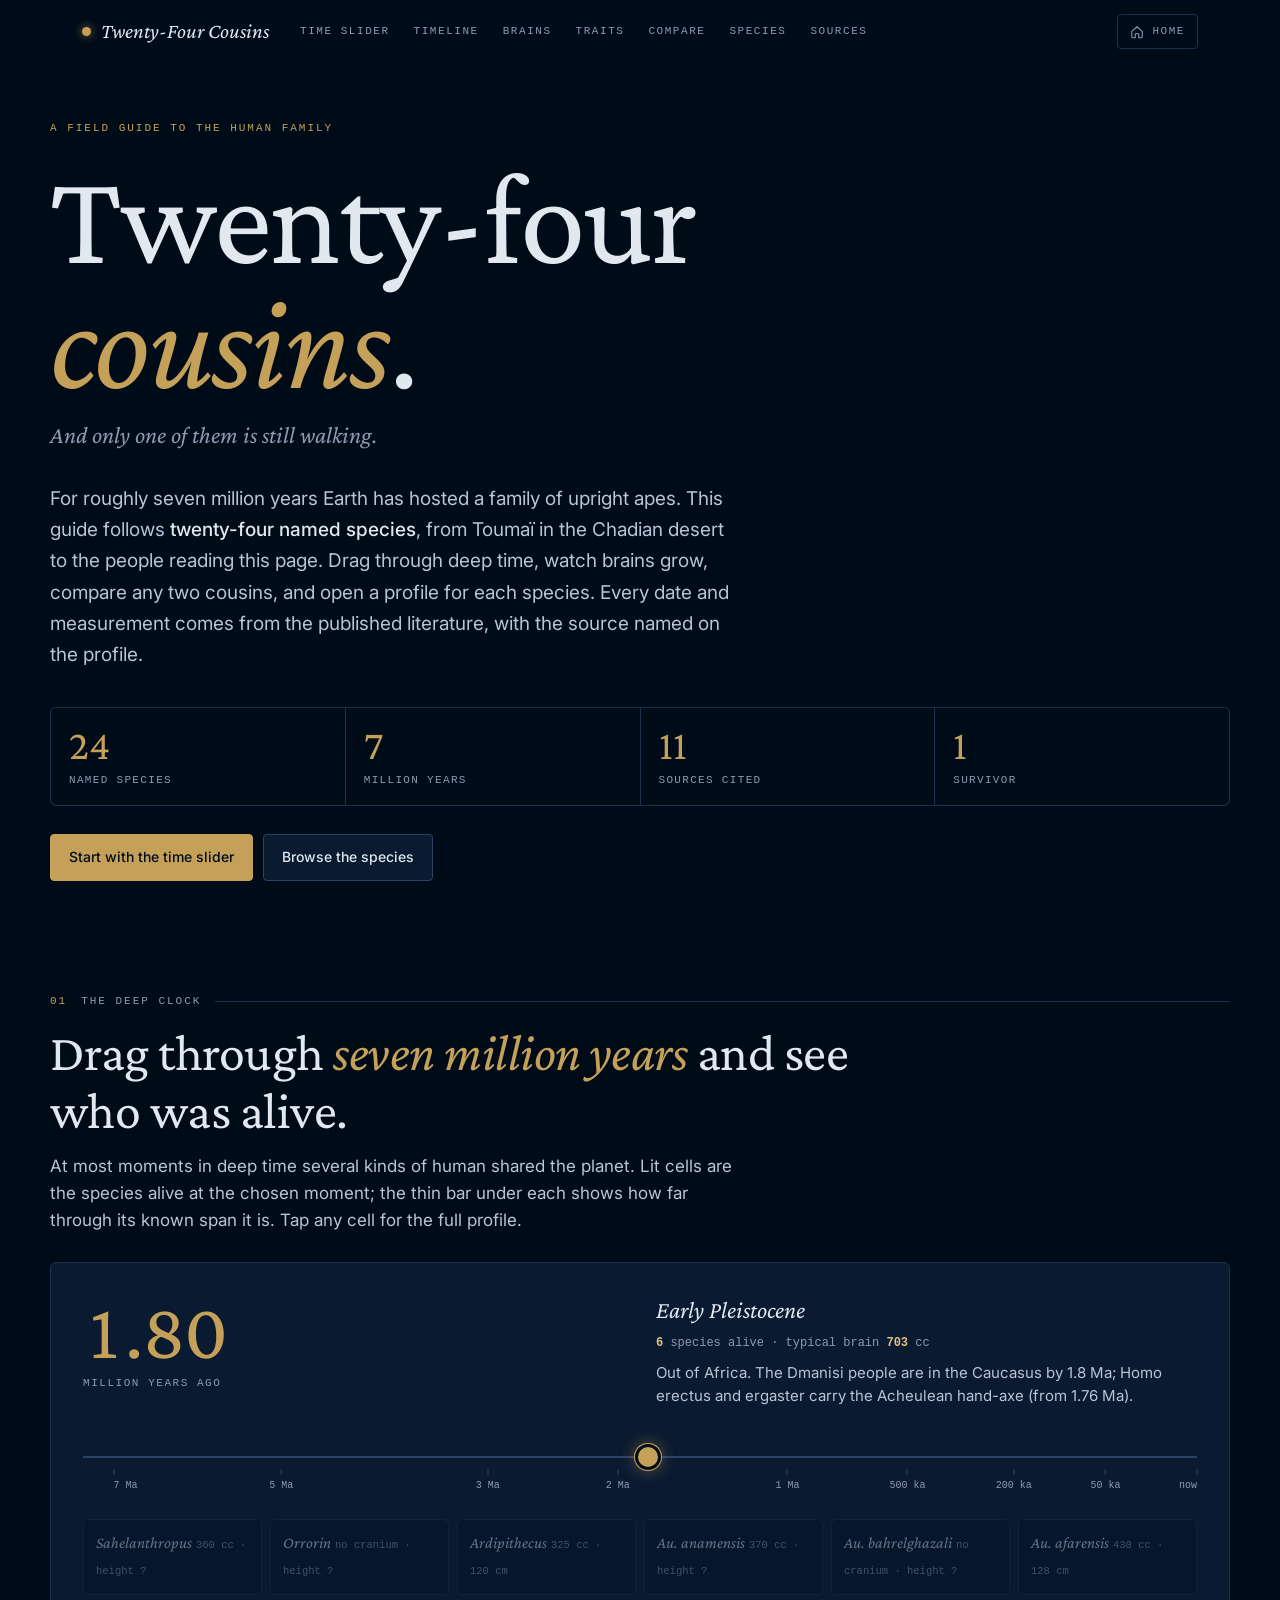
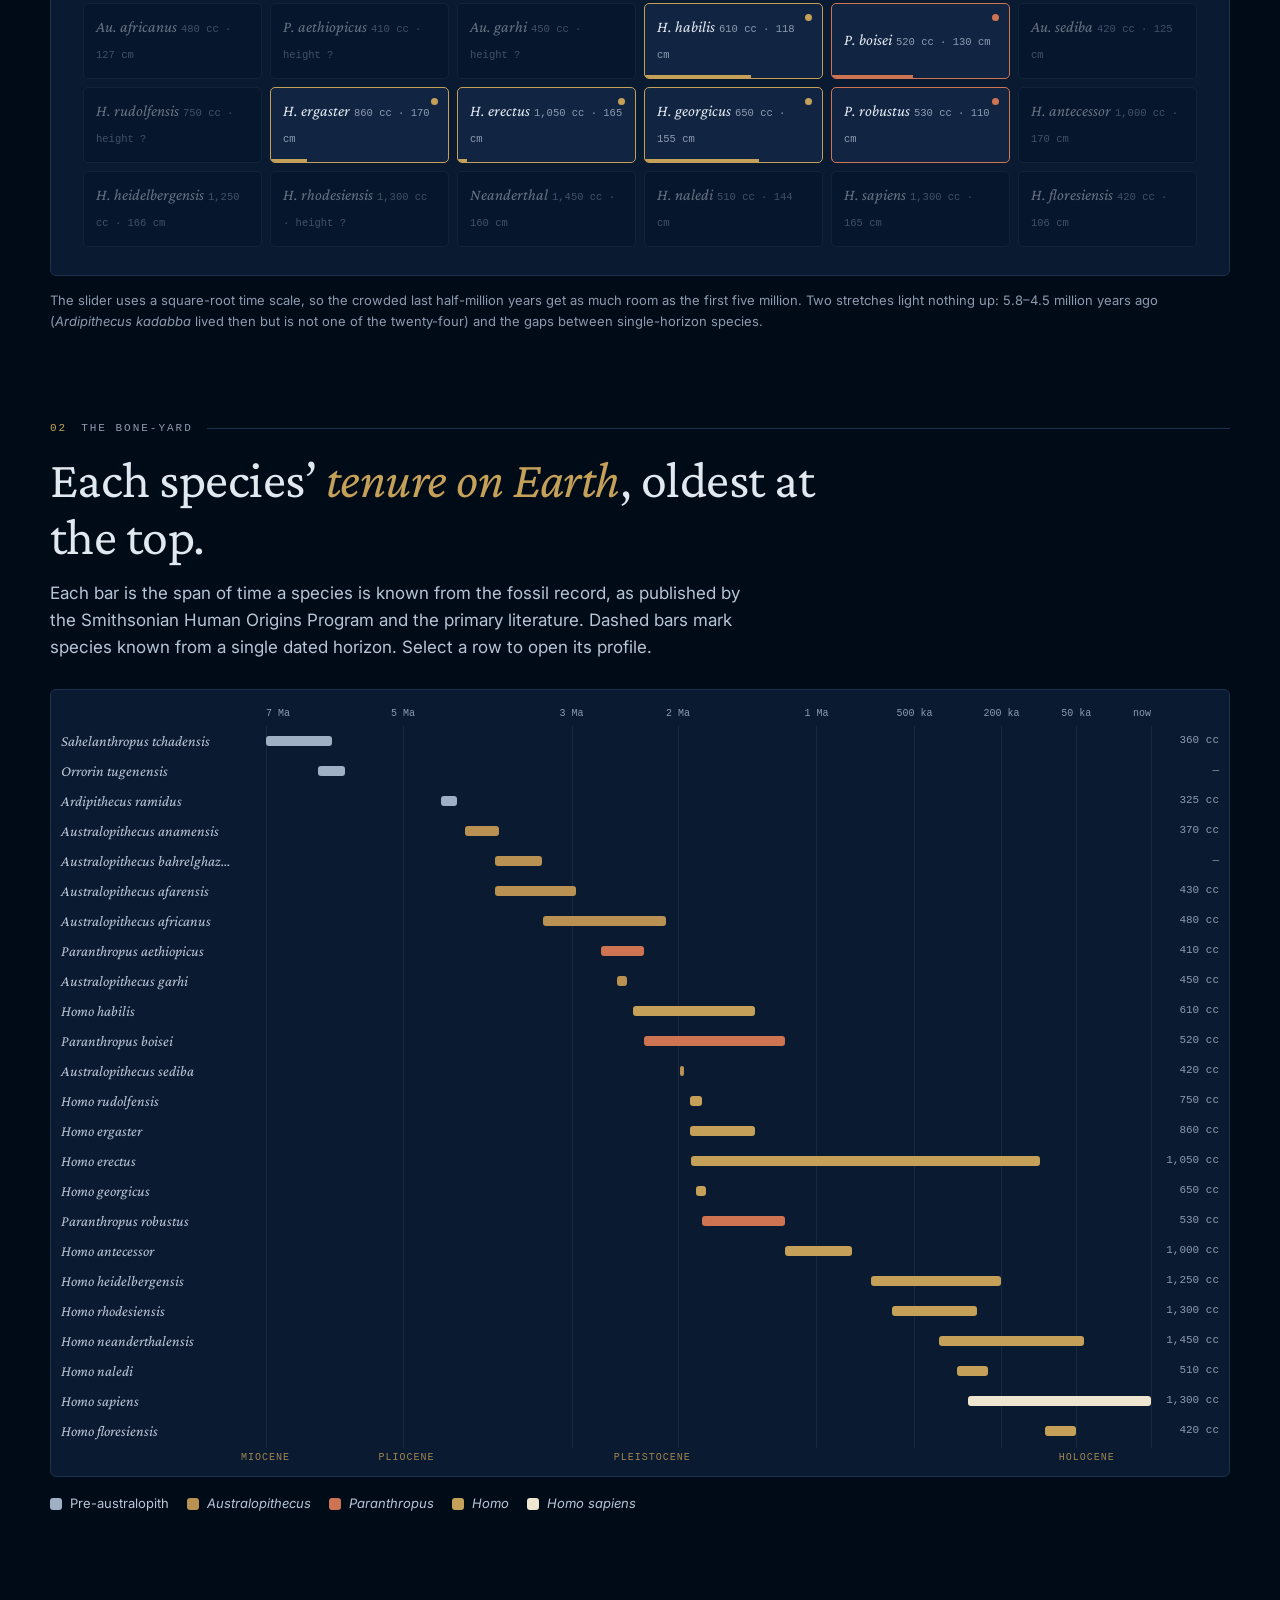
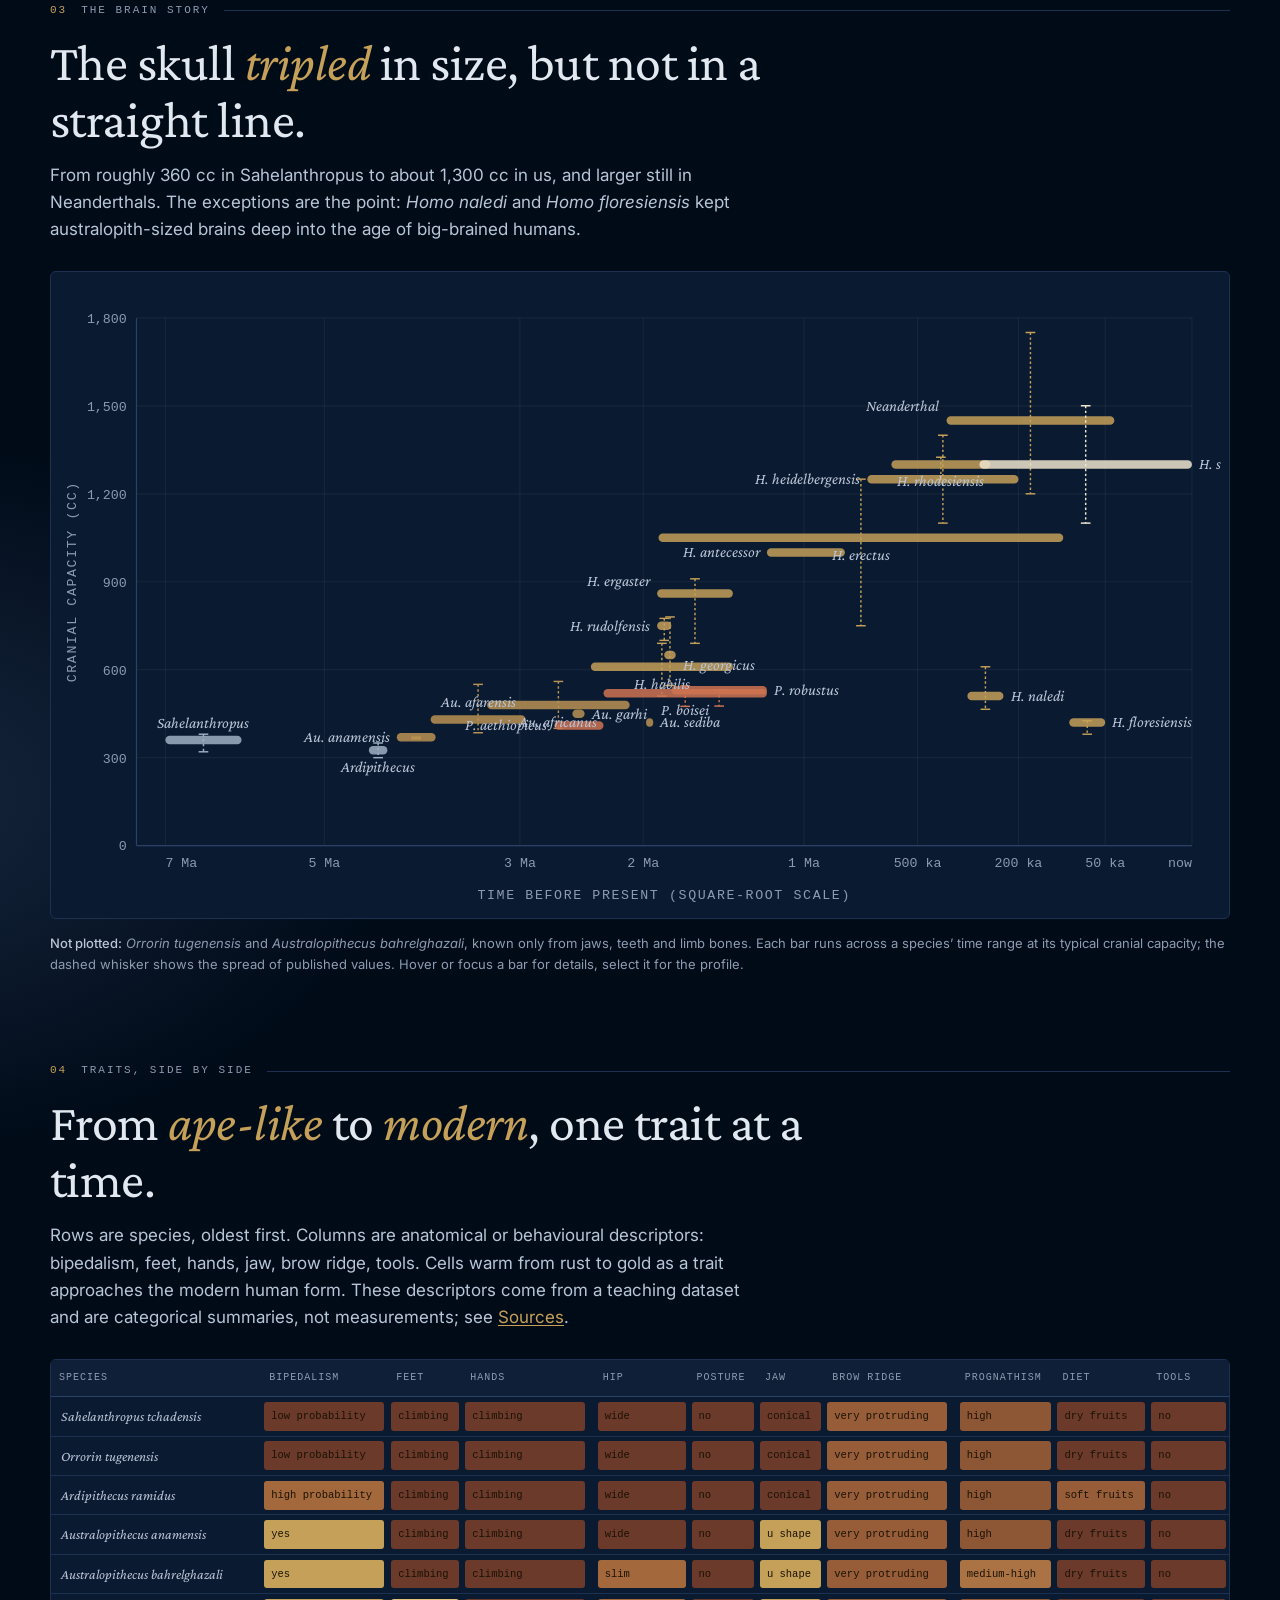
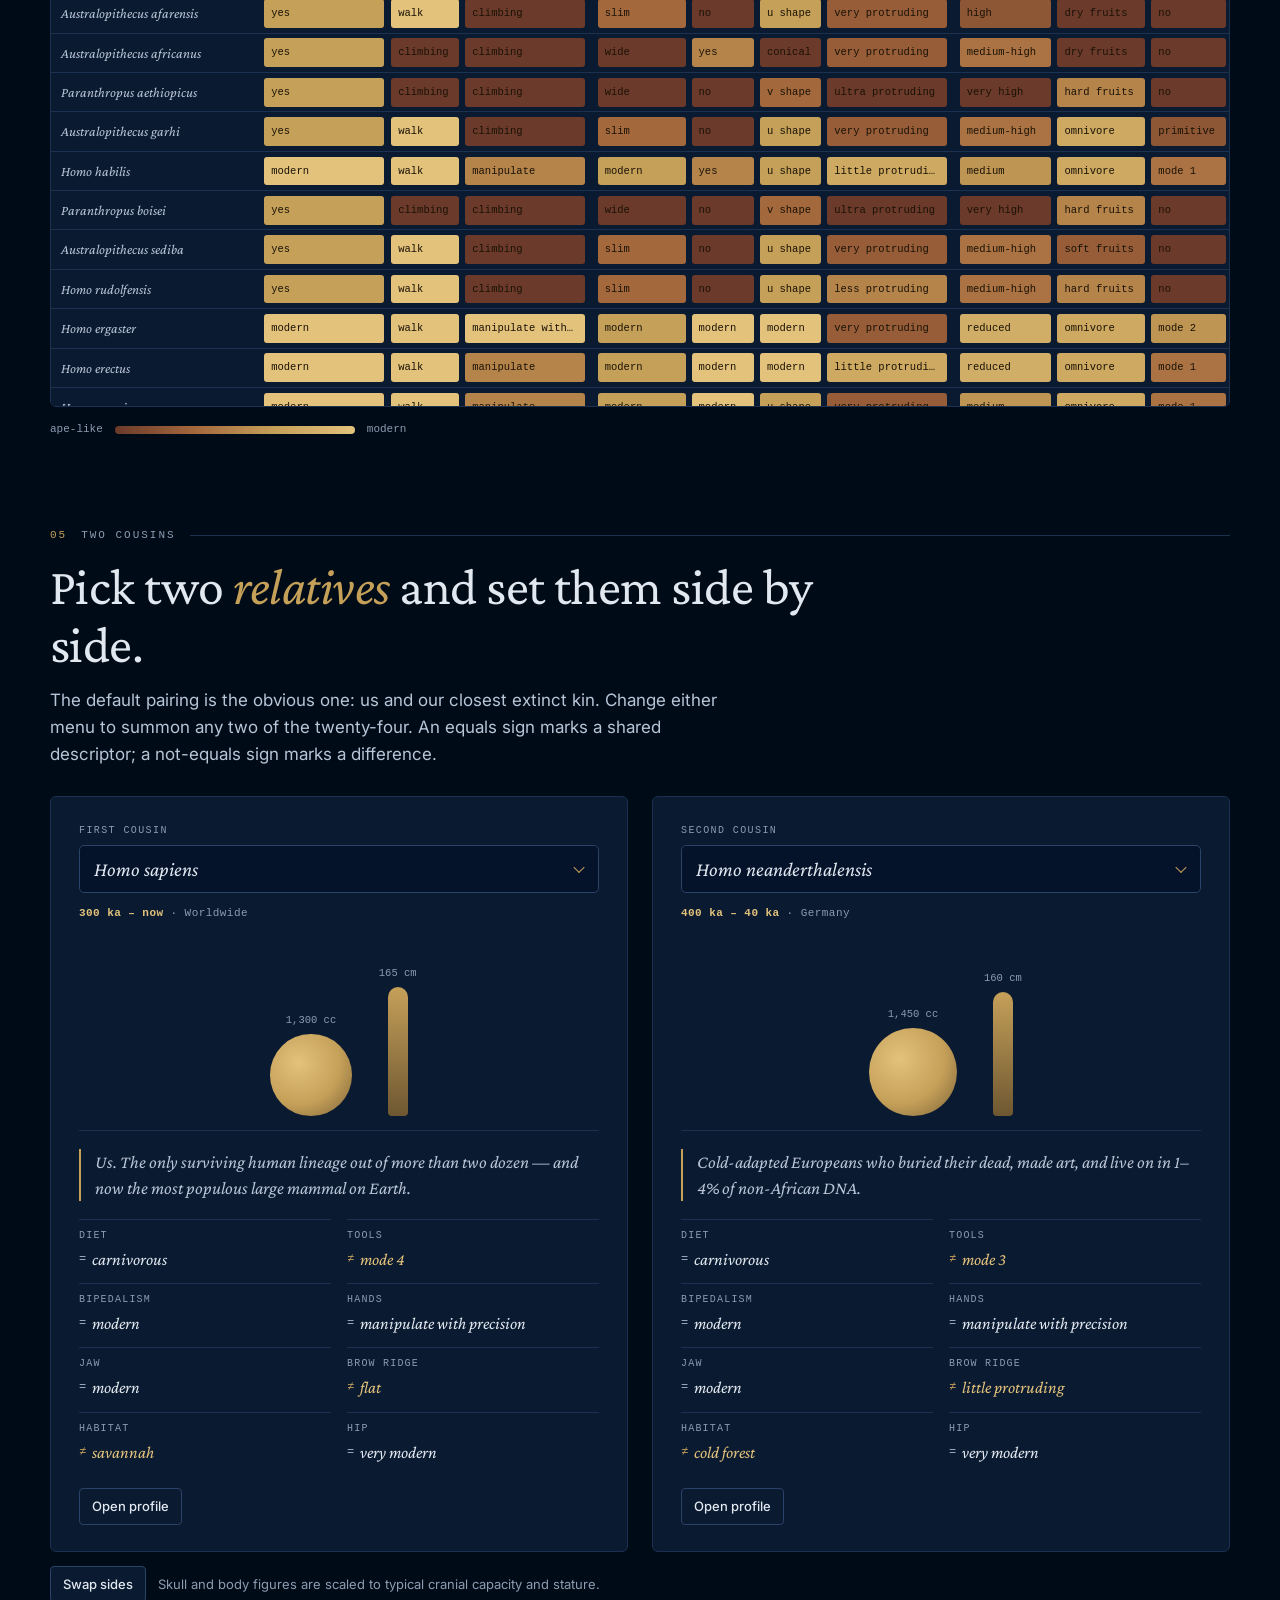
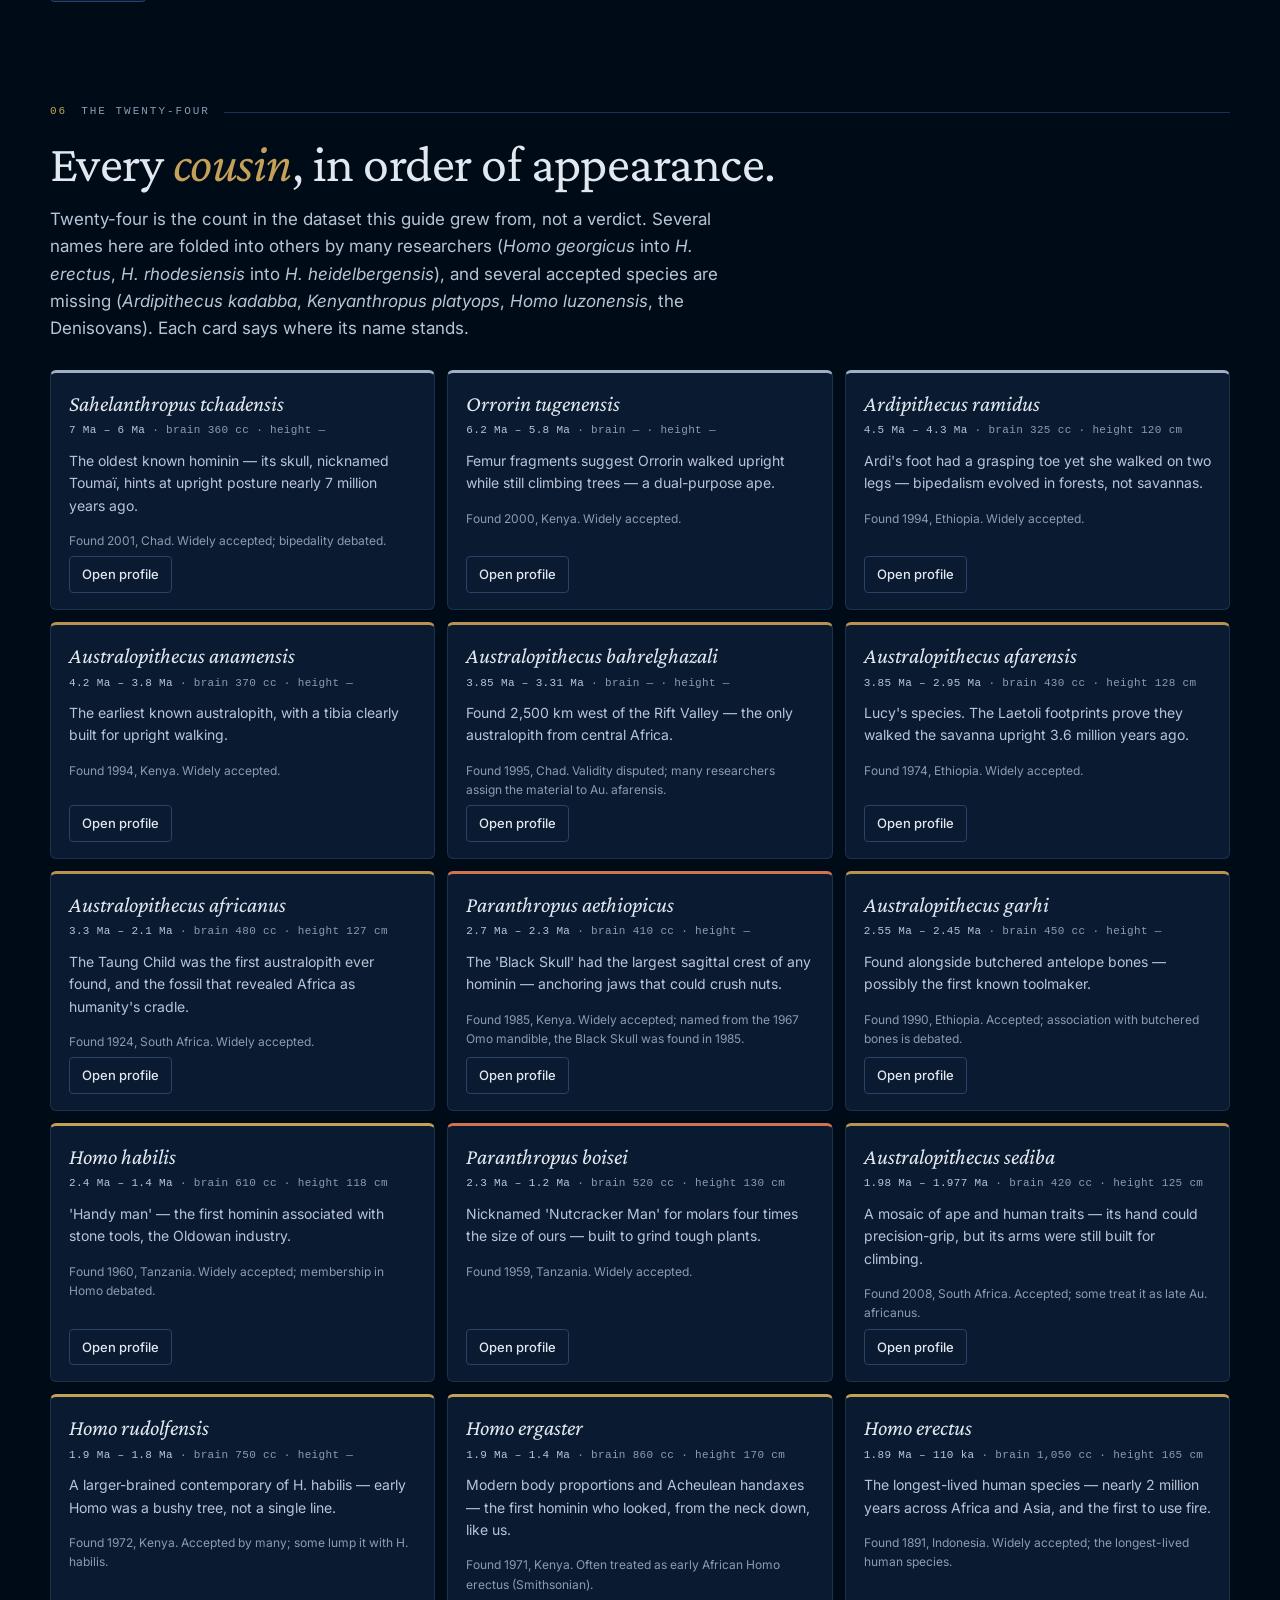
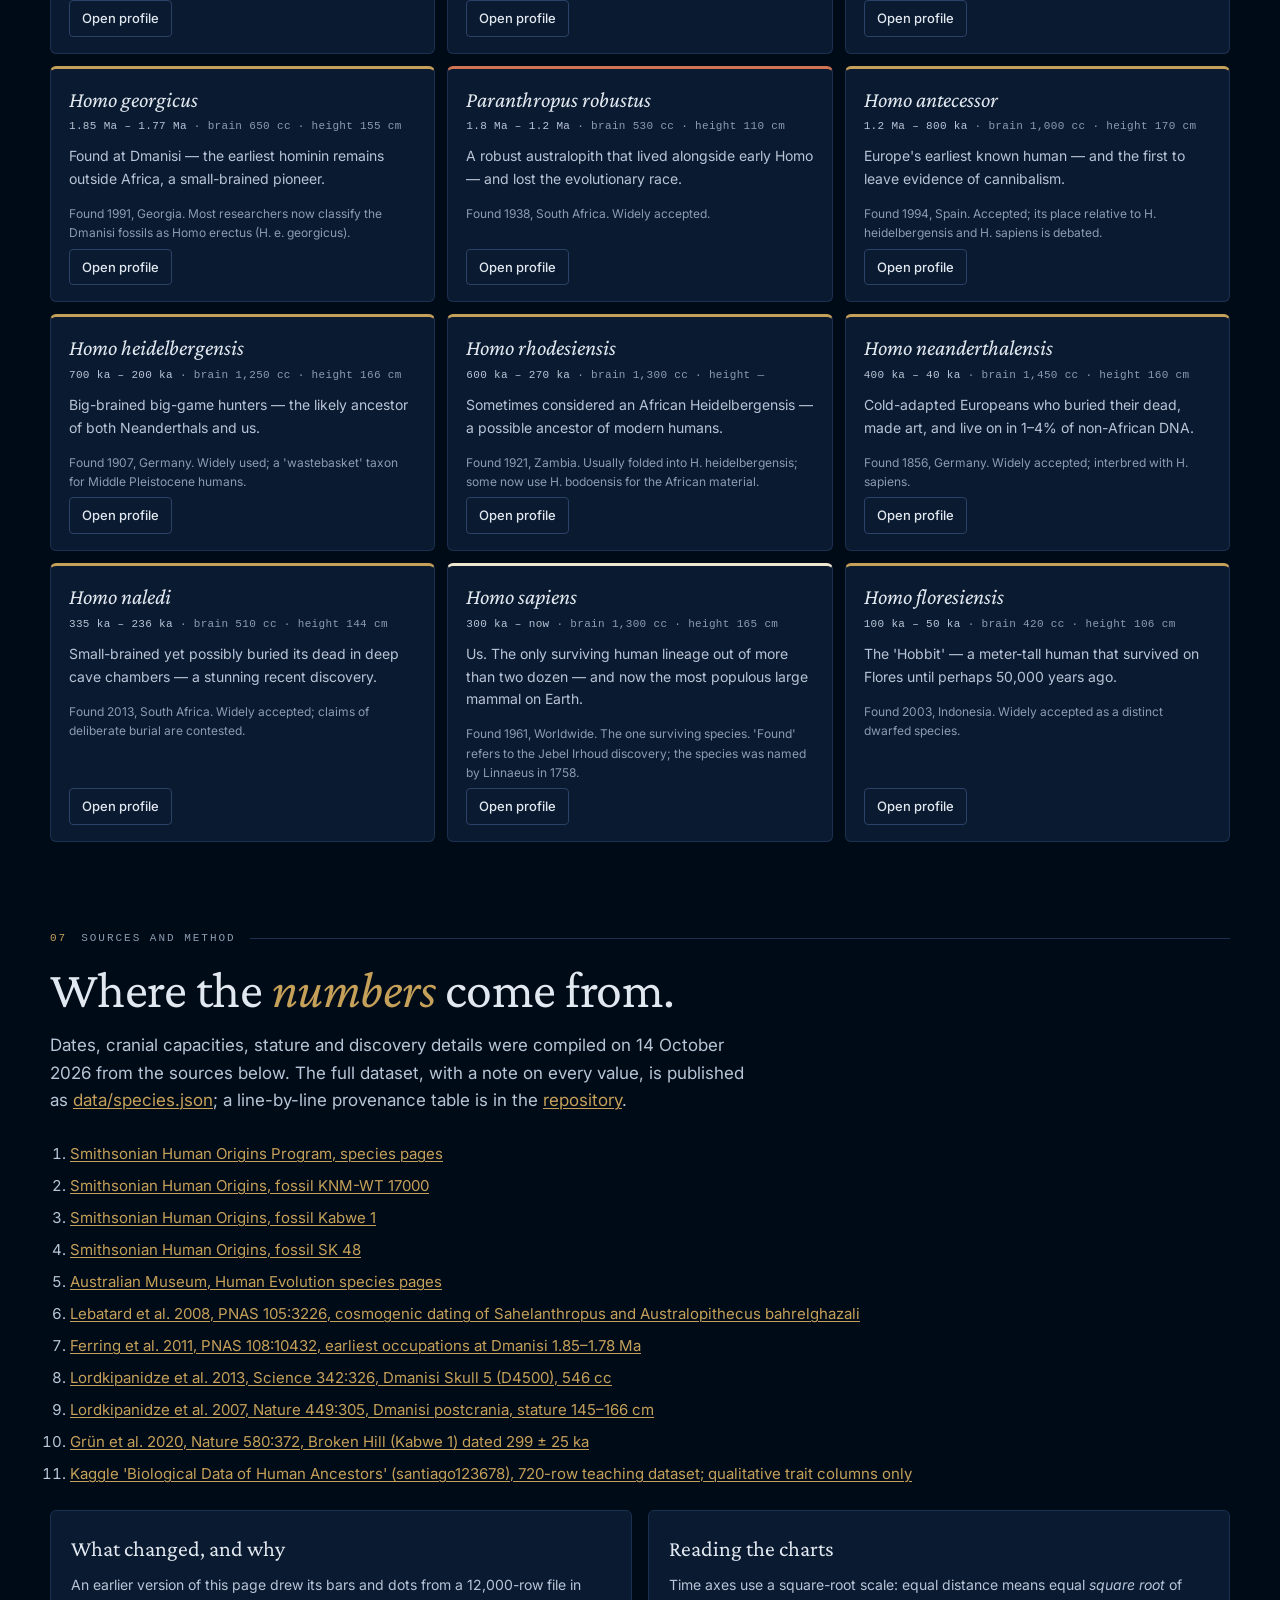
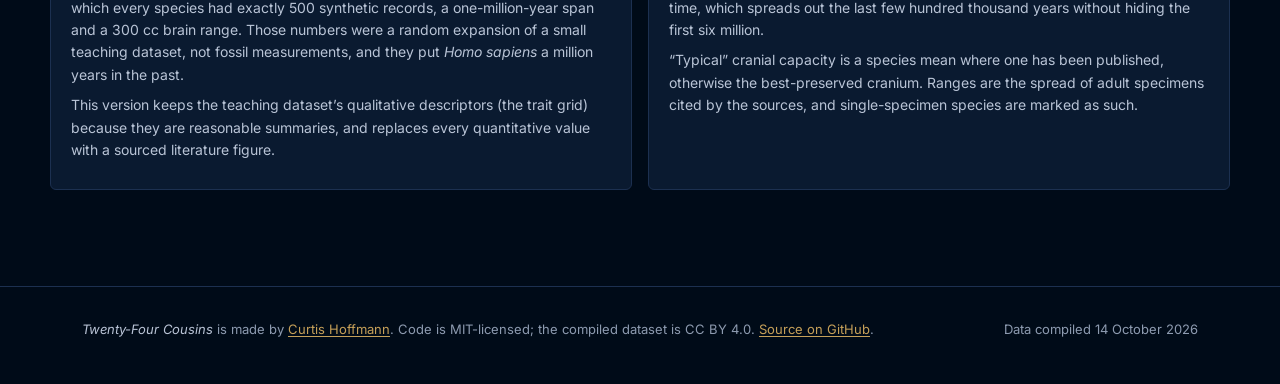
==== commit df52ee1c: "Rebuild Twenty-Four Cousins with sourced data, mobile layouts and SEO Replace the synthetic 12,000-r" ====
--- a/index.html
+++ b/index.html
@@ -1,1952 +1,626 @@
 <!doctype html>
 <html lang="en">
 <head>
-<meta charset="utf-8" />
-<meta name="viewport" content="width=device-width,initial-scale=1" />
+<meta charset="utf-8">
+<meta name="viewport" content="width=device-width, initial-scale=1, viewport-fit=cover">
 <title>Twenty-Four Cousins · A field guide to the human family</title>
+<meta name="description" content="An interactive field guide to 24 hominin species, from Sahelanthropus to Homo sapiens: a seven-million-year time slider, a species timeline, brain-size and trait comparisons, with every date and measurement sourced to the literature.">
+<meta name="author" content="Curtis Hoffmann">
+<meta name="robots" content="index, follow, max-image-preview:large">
+<meta name="theme-color" content="#000b18">
+<meta name="color-scheme" content="dark">
+<link rel="canonical" href="https://curtishoffmann.com/humanevolution/">
+
+<link rel="icon" href="assets/favicon.svg" type="image/svg+xml">
+<link rel="icon" href="assets/favicon-32.png" sizes="32x32" type="image/png">
+<link rel="apple-touch-icon" href="assets/apple-touch-icon.png">
+
+<meta property="og:type" content="website">
+<meta property="og:site_name" content="Curtis Hoffmann">
+<meta property="og:title" content="Twenty-Four Cousins — a field guide to the human family">
+<meta property="og:description" content="Twenty-four hominin species, seven million years, one survivor. Drag through deep time, compare brains and traits, and open a sourced profile for every species.">
+<meta property="og:url" content="https://curtishoffmann.com/humanevolution/">
+<meta property="og:image" content="https://curtishoffmann.com/humanevolution/assets/og-image.png">
+<meta property="og:image:width" content="1200">
+<meta property="og:image:height" content="630">
+<meta property="og:image:alt" content="Twenty-Four Cousins: a timeline of 24 hominin species on a midnight background">
+<meta name="twitter:card" content="summary_large_image">
+<meta name="twitter:title" content="Twenty-Four Cousins — a field guide to the human family">
+<meta name="twitter:description" content="Twenty-four hominin species, seven million years, one survivor. An interactive, sourced guide.">
+<meta name="twitter:image" content="https://curtishoffmann.com/humanevolution/assets/og-image.png">
+
 <link rel="preconnect" href="https://fonts.googleapis.com">
 <link rel="preconnect" href="https://fonts.gstatic.com" crossorigin>
-<link href="https://fonts.googleapis.com/css2?family=Cormorant+Garamond:ital,wght@0,400;0,500;0,600;0,700;1,400;1,500&family=Inter:wght@300;400;500;600;700&family=JetBrains+Mono:wght@400;500&display=swap" rel="stylesheet">
-<style>
-:root{
-  --bg:#15110d;
-  --bg-2:#1c1812;
-  --surface:#251e16;
-  --surface-2:#2e2519;
-  --line:#3a2e20;
-  --line-2:#4a3a26;
-  --paper:#ebe3d0;
-  --ink:#f4ecd8;
-  --ink-dim:#cbbe9d;
-  --muted:#9d8f78;
-  --muted-2:#706354;
-  --ochre:#d4a04c;
-  --ochre-soft:#a47a39;
-  --rust:#c46c45;
-  --blood:#8b3a2c;
-  --moss:#6b7a5a;
-  --cool:#7a8a8c;
-
-  /* Genus colors */
-  --c-hominino:#8a6f4d;
-  --c-australopithecus:#b08544;
-  --c-paranthropus:#8b3a2c;
-  --c-homo:#d4a04c;
-  --c-sapiens:#f0c060;
+<link href="https://fonts.googleapis.com/css2?family=Crimson+Pro:ital,wght@0,400;0,600;1,400&family=Inter:wght@400;500;600&display=swap" rel="stylesheet">
+<link rel="stylesheet" href="assets/styles.css?v=20261014">
+
+<script type="application/ld+json">
+{
+ "@context": "https://schema.org",
+ "@graph": [
+  {
+   "@type": "WebPage",
+   "@id": "https://curtishoffmann.com/humanevolution/",
+   "url": "https://curtishoffmann.com/humanevolution/",
+   "name": "Twenty-Four Cousins · A field guide to the human family",
+   "description": "An interactive field guide to 24 hominin species with sourced dates, cranial capacities and traits.",
+   "author": {
+    "@type": "Person",
+    "name": "Curtis Hoffmann",
+    "url": "https://curtishoffmann.com/"
+   },
+   "isPartOf": {
+    "@type": "WebSite",
+    "name": "Curtis Hoffmann",
+    "url": "https://curtishoffmann.com/"
+   },
+   "primaryImageOfPage": "https://curtishoffmann.com/humanevolution/assets/og-image.png",
+   "dateModified": "2026-10-14",
+   "about": [
+    {
+     "@type": "Thing",
+     "name": "Sahelanthropus tchadensis"
+    },
+    {
+     "@type": "Thing",
+     "name": "Orrorin tugenensis"
+    },
+    {
+     "@type": "Thing",
+     "name": "Ardipithecus ramidus"
+    },
+    {
+     "@type": "Thing",
+     "name": "Australopithecus anamensis"
+    },
+    {
+     "@type": "Thing",
+     "name": "Australopithecus bahrelghazali"
+    },
+    {
+     "@type": "Thing",
+     "name": "Australopithecus afarensis"
+    },
+    {
+     "@type": "Thing",
+     "name": "Australopithecus africanus"
+    },
+    {
+     "@type": "Thing",
+     "name": "Paranthropus aethiopicus"
+    },
+    {
+     "@type": "Thing",
+     "name": "Australopithecus garhi"
+    },
+    {
+     "@type": "Thing",
+     "name": "Homo habilis"
+    },
+    {
+     "@type": "Thing",
+     "name": "Paranthropus boisei"
+    },
+    {
+     "@type": "Thing",
+     "name": "Australopithecus sediba"
+    },
+    {
+     "@type": "Thing",
+     "name": "Homo rudolfensis"
+    },
+    {
+     "@type": "Thing",
+     "name": "Homo ergaster"
+    },
+    {
+     "@type": "Thing",
+     "name": "Homo erectus"
+    },
+    {
+     "@type": "Thing",
+     "name": "Homo georgicus"
+    },
+    {
+     "@type": "Thing",
+     "name": "Paranthropus robustus"
+    },
+    {
+     "@type": "Thing",
+     "name": "Homo antecessor"
+    },
+    {
+     "@type": "Thing",
+     "name": "Homo heidelbergensis"
+    },
+    {
+     "@type": "Thing",
+     "name": "Homo rhodesiensis"
+    },
+    {
+     "@type": "Thing",
+     "name": "Homo neanderthalensis"
+    },
+    {
+     "@type": "Thing",
+     "name": "Homo naledi"
+    },
+    {
+     "@type": "Thing",
+     "name": "Homo sapiens"
+    },
+    {
+     "@type": "Thing",
+     "name": "Homo floresiensis"
+    }
+   ]
+  },
+  {
+   "@type": "Dataset",
+   "@id": "https://curtishoffmann.com/humanevolution/data/species.json",
+   "name": "Twenty-Four Cousins hominin species dataset",
+   "description": "Time range, cranial capacity, stature, discovery details and qualitative traits for 24 hominin species, compiled from the Smithsonian Human Origins Program, the Australian Museum and primary literature.",
+   "url": "https://curtishoffmann.com/humanevolution/#sources",
+   "creator": {
+    "@type": "Person",
+    "name": "Curtis Hoffmann",
+    "url": "https://curtishoffmann.com/"
+   },
+   "license": "https://creativecommons.org/licenses/by/4.0/",
+   "dateModified": "2026-10-14",
+   "keywords": [
+    "human evolution",
+    "hominin",
+    "paleoanthropology",
+    "Homo",
+    "Australopithecus",
+    "Paranthropus",
+    "cranial capacity"
+   ],
+   "distribution": {
+    "@type": "DataDownload",
+    "encodingFormat": "application/json",
+    "contentUrl": "https://curtishoffmann.com/humanevolution/data/species.json"
+   },
+   "isBasedOn": [
+    "https://humanorigins.si.edu/evidence/human-fossils/species",
+    "https://humanorigins.si.edu/evidence/human-fossils/fossils/knm-wt-17000",
+    "https://humanorigins.si.edu/evidence/human-fossils/fossils/kabwe-1",
+    "https://humanorigins.si.edu/evidence/human-fossils/fossils/sk-48",
+    "https://australian.museum/learn/science/human-evolution/",
+    "https://pmc.ncbi.nlm.nih.gov/articles/PMC2265126",
+    "https://pmc.ncbi.nlm.nih.gov/articles/PMC3127884/",
+    "https://doi.org/10.1126/science.1238484",
+    "https://doi.org/10.1038/nature06134",
+    "https://doi.org/10.1038/s41586-020-2165-4",
+    "https://www.kaggle.com/datasets/santiago123678/biological-data-of-human-ancestors-data-sets"
+   ]
+  },
+  {
+   "@type": "BreadcrumbList",
+   "itemListElement": [
+    {
+     "@type": "ListItem",
+     "position": 1,
+     "name": "Curtis Hoffmann",
+     "item": "https://curtishoffmann.com/"
+    },
+    {
+     "@type": "ListItem",
+     "position": 2,
+     "name": "Twenty-Four Cousins",
+     "item": "https://curtishoffmann.com/humanevolution/"
+    }
+   ]
+  }
+ ]
 }
-
-*{box-sizing:border-box}
-html,body{margin:0;padding:0}
-html{
-  scroll-behavior:smooth;
-  scroll-padding-top:88px;
-}
-@media (prefers-reduced-motion:reduce){
-  html{scroll-behavior:auto}
-}
-/* Page scrollbar */
-html{
-  scrollbar-width:thin;
-  scrollbar-color:var(--ochre-soft) transparent;
-}
-html::-webkit-scrollbar{width:10px;height:10px}
-html::-webkit-scrollbar-track{background:var(--bg)}
-html::-webkit-scrollbar-thumb{
-  background:var(--line-2);
-  border:2px solid var(--bg);
-  border-radius:5px;
-}
-html::-webkit-scrollbar-thumb:hover{background:var(--ochre-soft)}
-/* Trait grid + panel scrollbars */
-.trait-grid-wrap, .panel{
-  scrollbar-width:thin;
-  scrollbar-color:var(--ochre-soft) transparent;
-}
-.trait-grid-wrap::-webkit-scrollbar,
-.panel::-webkit-scrollbar{width:8px;height:8px}
-.trait-grid-wrap::-webkit-scrollbar-thumb,
-.panel::-webkit-scrollbar-thumb{background:var(--line-2);border-radius:4px}
-.trait-grid-wrap::-webkit-scrollbar-thumb:hover,
-.panel::-webkit-scrollbar-thumb:hover{background:var(--ochre-soft)}
-body{
-  background: var(--bg);
-  background-image:
-    radial-gradient(1200px 800px at 80% -10%, rgba(212,160,76,.05), transparent 60%),
-    radial-gradient(900px 700px at -10% 30%, rgba(139,58,44,.04), transparent 60%),
-    linear-gradient(180deg, #110d0a 0%, #15110d 30%, #1a1510 100%);
-  color: var(--ink);
-  font-family:'Inter',system-ui,-apple-system,sans-serif;
-  font-size:16px;
-  line-height:1.6;
-  font-weight:400;
-  -webkit-font-smoothing:antialiased;
-  overflow-x:hidden;
-}
-
-/* Subtle paper grain everywhere */
-body::before{
-  content:"";
-  position:fixed;inset:0;pointer-events:none;z-index:1;
-  background-image:
-    radial-gradient(rgba(255,255,255,.012) 1px, transparent 1px),
-    radial-gradient(rgba(0,0,0,.05) 1px, transparent 1px);
-  background-size: 3px 3px, 5px 5px;
-  background-position: 0 0, 1px 2px;
-  mix-blend-mode: overlay;
-  opacity:.6;
-}
-
-a{color:var(--ochre);text-decoration:none}
-a:hover{color:var(--ink)}
-::selection{background:var(--ochre);color:var(--bg)}
-
-.serif{font-family:'Cormorant Garamond',Georgia,serif;font-weight:500;letter-spacing:.005em}
-.mono{font-family:'JetBrains Mono',ui-monospace,monospace;letter-spacing:0}
-
-.wrap{max-width:1280px;margin:0 auto;padding:0 32px;position:relative;z-index:2}
-
-/* ─────────── NAV BAR ─────────── */
-.nav{
-  position:fixed;
-  top:0;left:0;right:0;
-  z-index:50;
-  height:68px;
-  display:flex;align-items:center;
-  background:linear-gradient(180deg,
-    rgba(21,17,13,.92) 0%,
-    rgba(21,17,13,.78) 70%,
-    rgba(21,17,13,.0) 100%);
-  backdrop-filter:saturate(180%) blur(14px);
-  -webkit-backdrop-filter:saturate(180%) blur(14px);
-  transition:border-color .25s, background .25s;
-  border-bottom:1px solid transparent;
-}
-.nav.scrolled{
-  background:rgba(21,17,13,.92);
-  border-bottom-color:var(--line);
-}
-.nav-inner{
-  max-width:1280px;width:100%;margin:0 auto;padding:0 32px;
-  display:flex;align-items:center;gap:32px;
-}
-.nav-title{
-  font-family:'Cormorant Garamond',serif;
-  font-style:italic;
-  font-size:20px;
-  letter-spacing:.005em;
-  color:var(--ink);
-  text-decoration:none;
-  white-space:nowrap;
-  display:inline-flex;align-items:center;gap:10px;
-  transition:color .2s;
-  flex-shrink:0;
-}
-.nav-title:hover{color:var(--ochre)}
-.nav-title .mark{
-  width:8px;height:8px;border-radius:50%;
-  background:var(--ochre);
-  box-shadow:0 0 12px rgba(212,160,76,.6);
-}
-.nav-links{
-  display:flex;align-items:center;gap:4px;
-  flex:1;
-  margin-left:8px;
-}
-.nav-link{
-  font-family:'JetBrains Mono',monospace;
-  font-size:11px;
-  letter-spacing:.14em;
-  text-transform:uppercase;
-  color:var(--muted);
-  text-decoration:none;
-  padding:8px 14px;
-  border-radius:3px;
-  transition:color .2s, background .2s;
-  position:relative;
-}
-.nav-link:hover{color:var(--ink);background:rgba(255,255,255,.03)}
-.nav-link.active{color:var(--ochre)}
-.nav-link.active::after{
-  content:"";position:absolute;left:14px;right:14px;bottom:2px;
-  height:1px;background:var(--ochre);
-}
-.nav-home{
-  display:inline-flex;align-items:center;gap:8px;
-  font-family:'JetBrains Mono',monospace;
-  font-size:11px;letter-spacing:.14em;text-transform:uppercase;
-  color:var(--muted);
-  text-decoration:none;
-  padding:8px 16px;
-  border:1px solid var(--line);
-  border-radius:3px;
-  transition:all .2s;
-  flex-shrink:0;
-}
-.nav-home:hover{color:var(--ochre);border-color:var(--ochre-soft);background:rgba(212,160,76,.06)}
-.nav-home svg{width:13px;height:13px;flex-shrink:0}
-
-.nav-toggle{
-  display:none;
-  background:transparent;border:1px solid var(--line);
-  color:var(--ink);
-  width:38px;height:38px;border-radius:3px;
-  cursor:pointer;
-  flex-direction:column;align-items:center;justify-content:center;gap:4px;
-}
-.nav-toggle span{display:block;width:16px;height:1.5px;background:currentColor;transition:transform .25s, opacity .25s}
-.nav.menu-open .nav-toggle span:nth-child(1){transform:translateY(5.5px) rotate(45deg)}
-.nav.menu-open .nav-toggle span:nth-child(2){opacity:0}
-.nav.menu-open .nav-toggle span:nth-child(3){transform:translateY(-5.5px) rotate(-45deg)}
-
-@media (max-width:880px){
-  .nav-inner{gap:16px;padding:0 20px}
-  .nav-title{font-size:16px}
-  .nav-toggle{display:flex}
-  .nav-links{
-    position:absolute;top:68px;left:0;right:0;
-    flex-direction:column;align-items:stretch;
-    background:rgba(21,17,13,.98);
-    backdrop-filter:blur(14px);
-    border-bottom:1px solid var(--line);
-    padding:14px 0;gap:0;
-    transform:translateY(-8px);opacity:0;pointer-events:none;
-    transition:transform .25s ease, opacity .25s ease;
-    margin-left:0;
-  }
-  .nav.menu-open .nav-links{transform:translateY(0);opacity:1;pointer-events:auto}
-  .nav-link{padding:14px 24px;font-size:12px}
-  .nav-link.active::after{left:24px;right:auto;width:18px;bottom:9px}
-  .nav-home .lbl{display:none}
-  .nav-home{padding:8px 12px}
-}
-
-/* ─────────── HERO ─────────── */
-.hero{
-  min-height:100vh;
-  display:flex;flex-direction:column;justify-content:center;
-  position:relative;
-  padding:120px 0 80px;
-}
-.hero .badge{
-  display:inline-flex;align-items:center;gap:10px;
-  font-family:'JetBrains Mono',monospace;
-  font-size:11px;letter-spacing:.18em;text-transform:uppercase;
-  color:var(--muted);
-  margin-bottom:32px;
-}
-.hero .badge::before{content:"";width:32px;height:1px;background:var(--ochre)}
-.hero h1{
-  font-family:'Cormorant Garamond',serif;
-  font-weight:500;
-  font-size:clamp(56px, 11vw, 156px);
-  line-height:.95;
-  letter-spacing:-.02em;
-  margin:0 0 24px;
-  color:var(--ink);
-}
-.hero h1 em{
-  font-style:italic;
-  color:var(--ochre);
-  font-weight:500;
-}
-.hero h1 .tiny{
-  display:block;
-  font-size:.16em;
-  font-style:italic;
-  letter-spacing:.04em;
-  color:var(--muted);
-  margin-top:18px;
-  font-weight:400;
-}
-.hero .lead{
-  max-width:720px;
-  font-size:19px;
-  line-height:1.65;
-  color:var(--ink-dim);
-  margin:36px 0 0;
-}
-.hero .lead .accent{color:var(--ochre);font-style:italic}
-.hero-meta{
-  margin-top:80px;
-  display:grid;grid-template-columns:repeat(4,1fr);gap:28px;
-  max-width:880px;
-}
-.hero-meta .stat{
-  border-top:1px solid var(--line);
-  padding-top:14px;
-}
-.hero-meta .num{
-  font-family:'Cormorant Garamond',serif;
-  font-size:42px;
-  color:var(--ochre);
-  font-weight:500;
-  line-height:1;
-}
-.hero-meta .lbl{
-  font-family:'JetBrains Mono',monospace;
-  font-size:10px;
-  letter-spacing:.15em;
-  text-transform:uppercase;
-  color:var(--muted);
-  margin-top:8px;
-}
-
-.scroll-cue{
-  position:absolute;left:32px;bottom:32px;
-  display:flex;align-items:center;gap:12px;
-  font-family:'JetBrains Mono',monospace;
-  font-size:10px;letter-spacing:.2em;text-transform:uppercase;
-  color:var(--muted);
-}
-.scroll-cue .line{
-  width:60px;height:1px;background:var(--muted);
-  position:relative;overflow:hidden;
-}
-.scroll-cue .line::after{
-  content:"";position:absolute;left:-30%;top:0;width:30%;height:100%;
-  background:var(--ochre);
-  animation:slide 2.4s ease-in-out infinite;
-}
-@keyframes slide{
-  0%{left:-30%}
-  100%{left:100%}
-}
-
-/* ─────────── SECTION SCAFFOLD ─────────── */
-section{
-  padding:160px 0 80px;
-  position:relative;
-  scroll-margin-top:88px;
-}
-section + section{padding-top:160px}
-.section-label{
-  display:flex;align-items:baseline;gap:14px;
-  font-family:'JetBrains Mono',monospace;
-  font-size:11px;letter-spacing:.22em;text-transform:uppercase;
-  color:var(--muted);
-  margin-bottom:32px;
-}
-.section-label .num{color:var(--ochre)}
-.section-label .rule{flex:1;height:1px;background:var(--line);margin-top:6px}
-.section h2{
-  font-family:'Cormorant Garamond',serif;
-  font-size:clamp(36px,5vw,64px);
-  font-weight:500;
-  line-height:1.05;
-  letter-spacing:-.01em;
-  margin:0 0 24px;
-  max-width:18ch;
-}
-.section h2 em{color:var(--ochre);font-style:italic}
-.section .deck{
-  font-size:17px;line-height:1.7;color:var(--ink-dim);
-  max-width:62ch;margin-bottom:48px;
-}
-.section .deck .accent{color:var(--ochre)}
-
-/* ─────────── SCRUBBER ─────────── */
-.scrubber{
-  background:linear-gradient(180deg,var(--surface) 0%, var(--surface-2) 100%);
-  border:1px solid var(--line);
-  border-radius:6px;
-  padding:36px 36px 28px;
-  position:relative;
-  overflow:hidden;
-}
-.scrubber::before{
-  content:"";position:absolute;inset:0;pointer-events:none;
-  background:linear-gradient(180deg,
-    transparent 0%,
-    rgba(212,160,76,.02) 35%,
-    transparent 36%,
-    transparent 100%);
-}
-.scrubber-readout{
-  display:flex;align-items:flex-end;justify-content:space-between;
-  margin-bottom:28px;flex-wrap:wrap;gap:24px;
-}
-.scrubber-time{
-  font-family:'Cormorant Garamond',serif;
-  font-weight:500;
-  display:flex;flex-direction:column;
-}
-.scrubber-time .big{
-  display:block;
-  font-size:84px;
-  line-height:1;
-  color:var(--ochre);
-  letter-spacing:-.02em;
-  margin:0 0 16px;
-}
-.scrubber-time .unit{
-  font-family:'JetBrains Mono',monospace;
-  font-size:11px;
-  letter-spacing:.18em;text-transform:uppercase;
-  color:var(--muted);
-  display:block;
-  line-height:1;
-}
-.scrubber-side{
-  text-align:right;
-  max-width:460px;
-}
-.scrubber-side .epoch{
-  font-family:'Cormorant Garamond',serif;
-  font-style:italic;
-  font-size:24px;
-  color:var(--ink);
-  margin-bottom:6px;
-}
-.scrubber-side .alive-num{
-  font-family:'JetBrains Mono',monospace;
-  font-size:11px;letter-spacing:.15em;text-transform:uppercase;
-  color:var(--muted);
-}
-.scrubber-side .alive-num b{color:var(--ochre);font-weight:500}
-.scrubber-side .commentary{
-  font-size:14px;color:var(--ink-dim);
-  margin-top:10px;font-style:italic;
-}
-
-.slider-track{
-  position:relative;
-  height:60px;
-  margin:8px 0 24px;
-  user-select:none;
-}
-.slider-axis{
-  position:absolute;left:0;right:0;top:18px;height:1px;
-  background:linear-gradient(90deg,
-    var(--line) 0%,
-    var(--line-2) 50%,
-    var(--line) 100%);
-}
-.slider-tick{
-  position:absolute;top:14px;width:1px;height:9px;
-  background:var(--muted-2);
-}
-.slider-tick.major{height:14px;background:var(--muted);top:11px}
-.slider-tick-label{
-  position:absolute;top:30px;
-  font-family:'JetBrains Mono',monospace;
-  font-size:10px;
-  color:var(--muted);
-  transform:translateX(-50%);
-  letter-spacing:.05em;
-  white-space:nowrap;
-}
-.slider-handle{
-  position:absolute;top:6px;width:2px;height:36px;
-  background:var(--ochre);
-  pointer-events:none;
-  box-shadow:0 0 20px rgba(212,160,76,.5);
-}
-.slider-handle::before{
-  content:"";position:absolute;left:-7px;top:-7px;width:16px;height:16px;
-  border-radius:50%;background:var(--ochre);
-  box-shadow:0 0 22px rgba(212,160,76,.7);
-}
-.slider-input{
-  position:absolute;inset:0;width:100%;height:100%;
-  opacity:0;cursor:ew-resize;
-}
-
-.scrub-grid{
-  display:grid;
-  grid-template-columns:repeat(8,1fr);
-  gap:10px;
-  margin-top:14px;
-}
-.scrub-cell{
-  position:relative;
-  border:1px solid var(--line);
-  border-radius:4px;
-  padding:10px 12px;
-  background:rgba(0,0,0,.18);
-  transition:all .35s cubic-bezier(.4,0,.2,1);
-  min-height:74px;
-  cursor:pointer;
-  overflow:hidden;
-}
-.scrub-cell.alive{
-  border-color:var(--ochre-soft);
-  background:linear-gradient(180deg,rgba(212,160,76,.10),rgba(212,160,76,.02));
-  box-shadow:inset 0 0 0 1px rgba(212,160,76,.15), 0 4px 18px rgba(0,0,0,.3);
-}
-.scrub-cell.alive .cell-name{color:var(--ink)}
-.scrub-cell.alive .cell-cc{color:var(--ochre)}
-.scrub-cell.alive .cell-pulse{
-  position:absolute;right:10px;top:10px;width:6px;height:6px;border-radius:50%;
-  background:var(--ochre);
-  box-shadow:0 0 10px var(--ochre);
-  animation:pulse 1.6s ease-in-out infinite;
-}
-@keyframes pulse{
-  0%,100%{opacity:.4;transform:scale(1)}
-  50%{opacity:1;transform:scale(1.4)}
-}
-.scrub-cell:not(.alive){opacity:.28;filter:saturate(.4)}
-.scrub-cell:hover:not(.alive){opacity:.55}
-.cell-name{
-  font-family:'Cormorant Garamond',serif;
-  font-style:italic;
-  font-size:14px;color:var(--muted);
-  line-height:1.15;
-  margin-bottom:6px;
-}
-.cell-cc{
-  font-family:'JetBrains Mono',monospace;
-  font-size:10px;color:var(--muted-2);
-  letter-spacing:.05em;
-}
-.cell-bar{
-  position:absolute;left:0;bottom:0;height:2px;
-  background:var(--ochre);
-  width:0%;
-  transition:width .35s ease;
-}
-
-/* ─────────── TIMELINE ─────────── */
-.timeline-wrap{
-  background:var(--surface);
-  border:1px solid var(--line);
-  border-radius:6px;
-  padding:32px 24px 24px 24px;
-  position:relative;
-  overflow:hidden;
-}
-.timeline-axis-top{
-  display:flex;justify-content:space-between;
-  font-family:'JetBrains Mono',monospace;
-  font-size:10px;letter-spacing:.12em;color:var(--muted);
-  padding:0 90px 12px 220px;
-  border-bottom:1px solid var(--line);
-  margin-bottom:8px;
-  text-transform:uppercase;
-}
-.timeline-row{
-  display:grid;
-  grid-template-columns:200px 1fr 60px;
-  align-items:center;
-  gap:20px;
-  height:34px;
-  position:relative;
-  cursor:pointer;
-  transition:background .15s;
-  border-radius:4px;
-  padding-right:10px;
-}
-.timeline-row:hover{background:rgba(212,160,76,.05)}
-.timeline-row .name{
-  text-align:right;
-  font-family:'Cormorant Garamond',serif;
-  font-style:italic;
-  font-size:15px;
-  color:var(--ink-dim);
-  line-height:1.1;
-  padding-right:0;
-}
-.timeline-row.active .name{color:var(--ochre)}
-.timeline-row .bar-track{
-  position:relative;
-  height:24px;
-}
-.timeline-row .bar{
-  position:absolute;top:50%;transform:translateY(-50%);
-  height:14px;border-radius:2px;
-  background:var(--ochre-soft);
-  transition:all .25s;
-  box-shadow:inset 0 1px 0 rgba(255,255,255,.1);
-}
-.timeline-row .bar::after{
-  content:"";position:absolute;inset:0;border-radius:2px;
-  background:linear-gradient(90deg,transparent,rgba(0,0,0,.2));
-}
-.timeline-row:hover .bar{filter:brightness(1.2)}
-.timeline-row .cc-readout{
-  font-family:'JetBrains Mono',monospace;
-  font-size:11px;color:var(--muted);
-  text-align:right;
-}
-.timeline-row.active .cc-readout{color:var(--ochre)}
-
-.timeline-axis-bottom{
-  display:flex;justify-content:space-between;
-  font-family:'JetBrains Mono',monospace;
-  font-size:10px;letter-spacing:.12em;color:var(--muted);
-  padding:14px 90px 0 220px;
-  border-top:1px solid var(--line);
-  margin-top:8px;
-  text-transform:uppercase;
-}
-.timeline-grid{
-  position:absolute;
-  top:50px;bottom:38px;
-  left:244px;right:114px;
-  pointer-events:none;
-}
-.timeline-grid .vline{
-  position:absolute;top:0;bottom:0;width:1px;
-  background:rgba(255,255,255,.04);
-}
-.timeline-grid .vline.major{background:rgba(255,255,255,.07)}
-
-.legend{
-  display:flex;gap:24px;flex-wrap:wrap;
-  margin-top:24px;font-size:13px;
-  color:var(--muted);
-}
-.legend .item{display:inline-flex;align-items:center;gap:8px}
-.legend .swatch{
-  width:14px;height:8px;border-radius:1px;
-}
-
-/* ─────────── SCATTER ─────────── */
-.scatter-wrap{
-  background:var(--surface);
-  border:1px solid var(--line);
-  border-radius:6px;
-  padding:36px 36px 28px;
-  position:relative;
-}
-.scatter-wrap svg{display:block;width:100%;height:auto;overflow:visible}
-.scatter-axis text{font-family:'JetBrains Mono',monospace;font-size:10px;fill:var(--muted);letter-spacing:.08em}
-.scatter-axis line{stroke:var(--line)}
-.scatter-axis .axis-label{font-size:11px;letter-spacing:.18em;text-transform:uppercase;fill:var(--muted)}
-.scatter-grid line{stroke:rgba(255,255,255,.04)}
-.scatter-dot{transition:r .2s, opacity .2s}
-.scatter-mean-line{stroke:var(--ochre);stroke-width:1.5;fill:none;opacity:.65;stroke-dasharray:none}
-.scatter-mean-dot{fill:var(--ochre);stroke:var(--bg);stroke-width:2}
-.scatter-anno{
-  font-family:'Cormorant Garamond',serif;
-  font-style:italic;
-  font-size:13px;
-  fill:var(--ink-dim);
-}
-.scatter-anno-rule{stroke:var(--muted-2);stroke-dasharray:2 3;stroke-width:.5}
-
-/* ─────────── TRAIT GRID ─────────── */
-.trait-grid-wrap{
-  background:var(--surface);
-  border:1px solid var(--line);
-  border-radius:6px;
-  padding:28px 28px 32px;
-  overflow:auto;
-}
-.trait-grid{
-  display:grid;
-  font-size:11px;
-  min-width:880px;
-}
-.trait-grid .row{
-  display:grid;
-  grid-template-columns:200px repeat(10, 1fr);
-  align-items:stretch;
-  border-bottom:1px solid rgba(255,255,255,.04);
-}
-.trait-grid .row:last-child{border-bottom:none}
-.trait-grid .head{
-  height:auto;align-items:end;
-  border-bottom:1px solid var(--line);
-  padding-bottom:8px;
-}
-.trait-grid .row .label{
-  font-family:'Cormorant Garamond',serif;
-  font-style:italic;
-  font-size:14px;
-  color:var(--ink-dim);
-  padding:10px 12px 10px 4px;
-  text-align:right;
-  align-self:center;
-  border-right:1px solid var(--line);
-}
-.trait-grid .row.head .label{
-  font-style:normal;
-  font-family:'JetBrains Mono',monospace;
-  font-size:9px;
-  letter-spacing:.12em;
-  text-transform:uppercase;
-  color:var(--muted);
-  border-right:none;
-  text-align:right;
-}
-.trait-grid .row.head .col{
-  font-family:'JetBrains Mono',monospace;
-  font-size:9px;
-  letter-spacing:.1em;
-  text-transform:uppercase;
-  color:var(--muted);
-  text-align:center;
-  padding:0 4px 8px;
-  align-self:end;
-  line-height:1.2;
-}
-.trait-grid .cell{
-  margin:3px 4px;
-  border-radius:2px;
-  position:relative;
-  cursor:default;
-  min-height:24px;
-  display:flex;align-items:center;justify-content:center;
-  font-family:'JetBrains Mono',monospace;
-  font-size:9px;
-  color:rgba(255,255,255,.65);
-  letter-spacing:.02em;
-  text-align:center;
-  padding:2px 4px;
-  line-height:1.05;
-  transition:transform .15s;
-}
-.trait-grid .cell:hover{transform:scale(1.05);z-index:5}
-.trait-grid .row:hover{background:rgba(212,160,76,.04)}
-.trait-grid .row:hover .label{color:var(--ochre)}
-
-.trait-legend{
-  display:flex;align-items:center;gap:14px;
-  margin-top:16px;
-  font-family:'JetBrains Mono',monospace;
-  font-size:10px;color:var(--muted);
-  letter-spacing:.1em;text-transform:uppercase;
-  flex-wrap:wrap;
-}
-.trait-legend .gradient{
-  flex:1;max-width:260px;height:8px;border-radius:1px;
-  background:linear-gradient(90deg,#5a3a2a,#8b3a2c,#b08544,#d4a04c,#f0c060);
-}
-
-/* ─────────── COMPARE ─────────── */
-.compare-wrap{
-  display:grid;
-  grid-template-columns:1fr 1fr;
-  gap:24px;
-  background:var(--surface);
-  border:1px solid var(--line);
-  border-radius:6px;
-  padding:32px;
-}
-.compare-card{
-  position:relative;
-}
-/* Custom dropdown (replaces native select for smooth animation) */
-.dropdown{
-  position:relative;
-  margin-bottom:24px;
-}
-.dropdown-button{
-  display:flex;align-items:center;justify-content:space-between;
-  gap:14px;
-  width:100%;
-  background:transparent;
-  border:none;
-  border-bottom:1px solid var(--line-2);
-  color:var(--ink);
-  font-family:'Cormorant Garamond',serif;
-  font-style:italic;
-  font-size:32px;
-  font-weight:500;
-  letter-spacing:-.005em;
-  padding:0 0 12px;
-  text-align:left;
-  cursor:pointer;
-  transition:border-color .25s, color .2s;
-}
-.dropdown-button:hover{color:var(--ochre)}
-.dropdown.open .dropdown-button{border-bottom-color:var(--ochre)}
-.dropdown-button .chev{
-  width:14px;height:14px;flex-shrink:0;
-  color:var(--ochre);
-  transition:transform .35s cubic-bezier(.6,0,.2,1);
-}
-.dropdown.open .dropdown-button .chev{transform:rotate(180deg)}
-.dropdown-menu{
-  position:absolute;left:0;right:0;top:calc(100% - 0px);
-  z-index:30;
-  background:linear-gradient(180deg,var(--surface) 0%, var(--surface-2) 100%);
-  border:1px solid var(--line-2);
-  border-radius:4px;
-  box-shadow:0 24px 60px rgba(0,0,0,.55), 0 4px 14px rgba(0,0,0,.35);
-  max-height:0;
-  overflow:hidden;
-  opacity:0;
-  transform:translateY(-8px);
-  pointer-events:none;
-  transition:max-height .35s cubic-bezier(.6,0,.2,1),
-             opacity .25s ease,
-             transform .35s cubic-bezier(.6,0,.2,1);
-  scrollbar-width:thin;
-  scrollbar-color:var(--ochre-soft) transparent;
-}
-.dropdown.open .dropdown-menu{
-  max-height:340px;
-  overflow-y:auto;
-  opacity:1;
-  transform:translateY(0);
-  pointer-events:auto;
-}
-.dropdown-menu::-webkit-scrollbar{width:8px}
-.dropdown-menu::-webkit-scrollbar-track{background:transparent}
-.dropdown-menu::-webkit-scrollbar-thumb{background:var(--line-2);border-radius:4px}
-.dropdown-menu::-webkit-scrollbar-thumb:hover{background:var(--ochre-soft)}
-
-.dropdown-item{
-  display:flex;align-items:center;gap:10px;
-  padding:9px 16px;
-  font-family:'Cormorant Garamond',serif;
-  font-style:italic;
-  font-size:16px;
-  color:var(--ink-dim);
-  cursor:pointer;
-  transition:background .15s, color .15s;
-  border-left:2px solid transparent;
-  white-space:nowrap;
-}
-.dropdown-item:hover{background:rgba(212,160,76,.08);color:var(--ink)}
-.dropdown-item.selected{
-  color:var(--ochre);
-  border-left-color:var(--ochre);
-  background:rgba(212,160,76,.06);
-}
-.dropdown-item .swatch{
-  width:8px;height:8px;border-radius:50%;
-  flex-shrink:0;
-  opacity:.85;
-}
-.dropdown-item .meta{
-  margin-left:auto;
-  font-family:'JetBrains Mono',monospace;
-  font-style:normal;
-  font-size:10px;
-  color:var(--muted);
-  letter-spacing:.05em;
-}
-.compare-card .when{
-  font-family:'JetBrains Mono',monospace;
-  font-size:11px;color:var(--muted);
-  letter-spacing:.1em;text-transform:uppercase;
-  margin-bottom:18px;
-}
-.compare-card .when b{color:var(--ochre);font-weight:500}
-.compare-card .fact{
-  font-family:'Cormorant Garamond',serif;
-  font-size:18px;
-  line-height:1.55;
-  color:var(--ink-dim);
-  font-style:italic;
-  border-left:2px solid var(--ochre);
-  padding-left:14px;
-  margin:0 0 24px;
-}
-
-.silhouette{
-  display:flex;align-items:flex-end;justify-content:center;
-  height:160px;
-  border-bottom:1px solid var(--line);
-  margin-bottom:20px;
-  padding-bottom:14px;
-  gap:32px;
-}
-.silhouette .body{
-  background:linear-gradient(180deg,var(--ochre) 0%, var(--ochre-soft) 80%, var(--blood) 100%);
-  width:18px;
-  border-radius:9px 9px 2px 2px;
-  position:relative;
-  box-shadow:0 0 30px rgba(212,160,76,.2);
-}
-.silhouette .body::after{
-  content:attr(data-h);
-  position:absolute;left:50%;bottom:100%;transform:translateX(-50%);
-  margin-bottom:6px;
-  font-family:'JetBrains Mono',monospace;
-  font-size:10px;color:var(--ochre);
-  white-space:nowrap;
-}
-.silhouette .skull{
-  position:relative;
-  border-radius:50%;
-  background:radial-gradient(circle at 35% 35%,var(--ochre),var(--ochre-soft) 60%, var(--blood));
-  box-shadow:0 0 30px rgba(212,160,76,.18);
-}
-.silhouette .skull::after{
-  content:attr(data-cc);
-  position:absolute;left:50%;bottom:100%;transform:translateX(-50%);
-  margin-bottom:6px;
-  font-family:'JetBrains Mono',monospace;
-  font-size:10px;color:var(--ochre);
-  white-space:nowrap;
-}
-
-.trait-list{
-  list-style:none;padding:0;margin:0;
-  display:grid;grid-template-columns:1fr 1fr;gap:0;
-}
-.trait-list li{
-  display:flex;flex-direction:column;
-  padding:10px 0;
-  border-bottom:1px solid rgba(255,255,255,.04);
-  font-size:13px;
-}
-.trait-list .k{
-  font-family:'JetBrains Mono',monospace;
-  font-size:9px;letter-spacing:.12em;text-transform:uppercase;
-  color:var(--muted);
-  margin-bottom:3px;
-}
-.trait-list .v{
-  color:var(--ink);
-  font-family:'Cormorant Garamond',serif;
-  font-size:15px;
-  font-style:italic;
-}
-.trait-list .v.same{color:var(--moss)}
-.trait-list .v.diff{color:var(--ochre)}
-
-/* ─────────── DETAIL PANEL ─────────── */
-.panel{
-  position:fixed;
-  top:0;right:0;bottom:0;
-  width:min(560px, 92vw);
-  background:linear-gradient(180deg,var(--surface) 0%, var(--bg-2) 100%);
-  border-left:1px solid var(--line-2);
-  transform:translateX(110%);
-  transition:transform .45s cubic-bezier(.7,0,.2,1);
-  z-index:100;
-  overflow-y:auto;
-  box-shadow:-30px 0 60px rgba(0,0,0,.4);
-}
-.panel.open{transform:translateX(0)}
-.panel-head{
-  padding:38px 40px 28px;
-  border-bottom:1px solid var(--line);
-  position:sticky;top:0;
-  background:linear-gradient(180deg,var(--surface) 0%, rgba(37,30,22,.95) 100%);
-  backdrop-filter:blur(8px);
-  z-index:2;
-}
-.panel-close{
-  position:absolute;top:18px;right:18px;
-  background:transparent;border:1px solid var(--line-2);
-  color:var(--muted);
-  width:34px;height:34px;border-radius:50%;
-  cursor:pointer;font-size:18px;line-height:1;
-  display:flex;align-items:center;justify-content:center;
-  transition:all .2s;
-}
-.panel-close:hover{border-color:var(--ochre);color:var(--ochre)}
-
-.panel-head .eyebrow{
-  font-family:'JetBrains Mono',monospace;
-  font-size:10px;letter-spacing:.18em;text-transform:uppercase;
-  color:var(--muted);
-  margin-bottom:10px;
-}
-.panel-head .eyebrow b{color:var(--ochre);font-weight:500}
-.panel-head h3{
-  font-family:'Cormorant Garamond',serif;
-  font-style:italic;
-  font-weight:500;
-  font-size:42px;
-  line-height:1;
-  margin:0 0 10px;
-  color:var(--ink);
-  letter-spacing:-.005em;
-}
-.panel-head .common{
-  font-size:13px;color:var(--ink-dim);
-  font-family:'Cormorant Garamond',serif;
-  margin-bottom:18px;
-}
-.panel-head .span-bar{
-  height:4px;border-radius:2px;
-  background:var(--line);
-  position:relative;
-  margin-bottom:8px;
-}
-.panel-head .span-bar .span-fill{
-  position:absolute;top:0;bottom:0;border-radius:2px;
-  background:linear-gradient(90deg,var(--ochre-soft),var(--ochre));
-}
-.panel-head .span-meta{
-  display:flex;justify-content:space-between;
-  font-family:'JetBrains Mono',monospace;
-  font-size:10px;color:var(--muted);
-  letter-spacing:.08em;
-}
-.panel-body{padding:28px 40px 60px}
-.panel-body .fact-quote{
-  font-family:'Cormorant Garamond',serif;
-  font-size:21px;
-  line-height:1.55;
-  color:var(--ink);
-  font-style:italic;
-  border-left:2px solid var(--ochre);
-  padding:6px 0 6px 18px;
-  margin:0 0 32px;
-}
-
-.stat-row{
-  display:grid;grid-template-columns:repeat(3,1fr);gap:0;
-  margin-bottom:28px;
-  border-top:1px solid var(--line);
-  border-bottom:1px solid var(--line);
-}
-.stat-row .stat{
-  padding:18px 16px;
-  border-right:1px solid var(--line);
-}
-.stat-row .stat:last-child{border-right:none}
-.stat-row .stat .lbl{
-  font-family:'JetBrains Mono',monospace;
-  font-size:9px;letter-spacing:.15em;text-transform:uppercase;
-  color:var(--muted);
-  margin-bottom:6px;
-}
-.stat-row .stat .val{
-  font-family:'Cormorant Garamond',serif;
-  font-size:24px;color:var(--ochre);
-  line-height:1;
-}
-.stat-row .stat .sub{
-  font-family:'JetBrains Mono',monospace;
-  font-size:10px;color:var(--muted-2);
-  margin-top:4px;
-}
-
-.panel-section{margin-bottom:28px}
-.panel-section h4{
-  font-family:'JetBrains Mono',monospace;
-  font-size:10px;letter-spacing:.18em;text-transform:uppercase;
-  color:var(--muted);
-  font-weight:500;
-  margin:0 0 14px;
-  display:flex;align-items:center;gap:10px;
-}
-.panel-section h4::after{
-  content:"";flex:1;height:1px;background:var(--line);
-}
-
-.attr-grid{
-  display:grid;grid-template-columns:1fr 1fr;gap:0;
-}
-.attr-grid .attr{
-  padding:10px 4px;
-  border-bottom:1px solid rgba(255,255,255,.04);
-}
-.attr-grid .attr:nth-last-child(-n+2){border-bottom:none}
-.attr-grid .k{
-  font-family:'JetBrains Mono',monospace;
-  font-size:9px;letter-spacing:.12em;text-transform:uppercase;
-  color:var(--muted);
-  margin-bottom:3px;
-}
-.attr-grid .v{
-  font-family:'Cormorant Garamond',serif;
-  font-size:16px;font-style:italic;color:var(--ink);
-}
-
-.scrim{
-  position:fixed;inset:0;background:rgba(0,0,0,.55);
-  opacity:0;pointer-events:none;
-  transition:opacity .3s;z-index:99;
-  backdrop-filter:blur(2px);
-}
-.scrim.show{opacity:1;pointer-events:auto}
-
-/* ─────────── FOOTER ─────────── */
-footer{
-  border-top:1px solid var(--line);
-  padding:60px 0 80px;
-  margin-top:60px;
-  font-family:'JetBrains Mono',monospace;
-  font-size:11px;
-  color:var(--muted);
-  letter-spacing:.05em;
-}
-footer .row{display:flex;justify-content:space-between;align-items:flex-end;gap:40px;flex-wrap:wrap}
-footer .credit{max-width:540px;line-height:1.7}
-footer .credit em{color:var(--ink-dim);font-style:italic}
-
-/* RESPONSIVE */
-@media (max-width:880px){
-  .hero-meta{grid-template-columns:repeat(2,1fr)}
-  .compare-wrap{grid-template-columns:1fr}
-  .timeline-row{grid-template-columns:140px 1fr 50px;gap:14px}
-  .timeline-row .name{font-size:13px}
-  .timeline-axis-top{padding:0 60px 12px 154px}
-  .timeline-axis-bottom{padding:14px 50px 0 154px}
-  .timeline-grid{left:160px;right:64px}
-  .scrub-grid{grid-template-columns:repeat(4,1fr)}
-  .scrubber-time .big{font-size:64px}
-  .panel{width:100vw}
-  .panel-head{padding:32px 24px 24px}
-  .panel-body{padding:24px}
-  .stat-row{grid-template-columns:1fr;border-left:none;border-right:none}
-  .stat-row .stat{border-right:none;border-bottom:1px solid var(--line)}
-  .scrubber{padding:24px}
-  .scrubber-readout{flex-direction:column;align-items:flex-start}
-  .scrubber-side{text-align:left}
-}
-</style>
+</script>
 </head>
 <body>
-
+<a class="skip-link" href="#main">Skip to content</a>
 <div class="scrim" id="scrim"></div>
 
-<!-- ─────────── NAV ─────────── -->
-<nav class="nav" id="nav">
+<nav class="nav" id="nav" aria-label="Page sections">
   <div class="nav-inner">
-    <a class="nav-title" href="https://phagehunter.github.io/humanevolution">
-      <span class="mark"></span>
-      <span>Twenty-Four Cousins</span>
-    </a>
-    <button class="nav-toggle" id="nav-toggle" aria-label="Toggle menu">
-      <span></span><span></span><span></span>
-    </button>
+    <a class="nav-title" href="https://curtishoffmann.com/humanevolution/"><span class="mark" aria-hidden="true"></span><span>Twenty-Four Cousins</span></a>
+    <button class="nav-toggle" id="nav-toggle" type="button" aria-label="Open section menu" aria-expanded="false" aria-controls="nav-links"><span></span><span></span><span></span></button>
     <div class="nav-links" id="nav-links">
-      <a class="nav-link" href="#top" data-target="top">Top</a>
-      <a class="nav-link" href="#scrub" data-target="scrub">The Clock</a>
-      <a class="nav-link" href="#timeline" data-target="timeline">Bone-yard</a>
+      <a class="nav-link" href="#scrub" data-target="scrub">Time slider</a>
+      <a class="nav-link" href="#timeline" data-target="timeline">Timeline</a>
       <a class="nav-link" href="#brains" data-target="brains">Brains</a>
       <a class="nav-link" href="#traits" data-target="traits">Traits</a>
       <a class="nav-link" href="#compare" data-target="compare">Compare</a>
-    </div>
-    <a class="nav-home" href="https://phagehunter.github.io/" title="Home">
-      <svg viewBox="0 0 24 24" fill="none" stroke="currentColor" stroke-width="1.8" stroke-linecap="round" stroke-linejoin="round">
-        <path d="M3 11l9-8 9 8v9a2 2 0 0 1-2 2h-4v-7H9v7H5a2 2 0 0 1-2-2v-9z"/>
-      </svg>
+      <a class="nav-link" href="#species" data-target="species">Species</a>
+      <a class="nav-link" href="#sources" data-target="sources">Sources</a>
+    </div>
+    <a class="nav-home" href="https://curtishoffmann.com/" title="Curtis Hoffmann — home">
+      <svg viewBox="0 0 24 24" fill="none" stroke="currentColor" stroke-width="1.8" stroke-linecap="round" stroke-linejoin="round" aria-hidden="true"><path d="M3 11l9-8 9 8v9a2 2 0 0 1-2 2h-4v-7H9v7H5a2 2 0 0 1-2-2v-9z"/></svg>
       <span class="lbl">Home</span>
     </a>
   </div>
 </nav>
 
-<a id="top"></a>
-
-<!-- ─────────── HERO ─────────── -->
+<main id="main">
 <header class="hero wrap">
-  <div class="badge">A field guide to the human family</div>
-  <h1>Twenty-four<br/><em>cousins</em>.<span class="tiny">— and only one of them is still walking.</span></h1>
+  <div class="eyebrow">A field guide to the human family</div>
+  <h1>Twenty-four<br><em>cousins</em>.</h1>
+  <p class="sub">And only one of them is still walking.</p>
   <p class="lead">
-    For nearly seven million years, Earth has hosted a wildly diverse family of upright apes.
-    Twenty-three of them are gone. <span class="accent">One remains.</span>
-    Below: every known hominin species, plotted, compared, and made to talk to each other.
-    Drag the time slider, scroll the bone-yard, pick two cousins and see how they differ.
+    For roughly seven million years Earth has hosted a family of upright apes. This guide follows
+    <strong>twenty-four named species</strong>, from Toumaï in the Chadian desert to the people reading this page.
+    Drag through deep time, watch brains grow, compare any two cousins, and open a profile for each species.
+    Every date and measurement comes from the published literature, with the source named on the profile.
   </p>
-
-  <div class="hero-meta">
-    <div class="stat"><div class="num" id="m-species">24</div><div class="lbl">known species</div></div>
-    <div class="stat"><div class="num">7.7</div><div class="lbl">million years</div></div>
-    <div class="stat"><div class="num">12,000</div><div class="lbl">data points</div></div>
-    <div class="stat"><div class="num">1</div><div class="lbl">survivor</div></div>
-  </div>
-
-  <div class="scroll-cue">
-    <span>Scroll</span>
-    <span class="line"></span>
-    <span>begin</span>
+  <div class="stats" role="list">
+    <div class="stat" role="listitem"><div class="num">24</div><div class="lbl">named species</div></div>
+    <div class="stat" role="listitem"><div class="num">7</div><div class="lbl">million years</div></div>
+    <div class="stat" role="listitem"><div class="num">11</div><div class="lbl">sources cited</div></div>
+    <div class="stat" role="listitem"><div class="num">1</div><div class="lbl">survivor</div></div>
+  </div>
+  <div class="hero-cta">
+    <a class="btn primary" href="#scrub">Start with the time slider</a>
+    <a class="btn" href="#species">Browse the species</a>
   </div>
 </header>
 
-<!-- ─────────── 01 · TIME SCRUBBER ─────────── -->
-<section id="scrub" class="wrap">
+<!-- 01 · Time slider -->
+<section id="scrub" class="block wrap">
   <div class="section-label"><span class="num">01</span><span>The deep clock</span><span class="rule"></span></div>
-  <h2>Drag through <em>seven million years</em><br/>and see who walked the Earth.</h2>
-  <p class="deck">
-    At any given moment in deep time, several different humans shared the planet.
-    Drag the marker. Lit cells are the species alive at that instant; dim cells are gone or yet to come.
-    The bar inside each cell is how far through that species' tenure we are.
-  </p>
-
-  <div class="scrubber">
-    <div class="scrubber-readout">
-      <div class="scrubber-time">
-        <span class="big" id="scrub-time">2.50</span>
-        <span class="unit" id="scrub-unit">million years ago</span>
+  <h2>Drag through <em>seven million years</em> and see who was alive.</h2>
+  <p class="deck">At most moments in deep time several kinds of human shared the planet. Lit cells are the species alive at the chosen moment; the thin bar under each shows how far through its known span it is. Tap any cell for the full profile.</p>
+  <div class="card scrubber">
+    <div class="readout">
+      <div>
+        <div class="big" id="scrub-time" aria-live="polite">1.80</div>
+        <div class="unit" id="scrub-unit">million years ago</div>
       </div>
-      <div class="scrubber-side">
-        <div class="epoch" id="scrub-epoch">Late Pliocene</div>
-        <div class="alive-num"><b id="scrub-alive-count">5</b> species alive · <b id="scrub-cc-mean">566</b> cc avg brain</div>
-        <div class="commentary" id="scrub-commentary">Early Homo and the robust Paranthropus shared the savanna with the last australopiths.</div>
+      <div>
+        <div class="epoch" id="scrub-epoch">Early Pleistocene</div>
+        <div class="alive"><b id="scrub-alive">0</b> species alive · typical brain <b id="scrub-cc">—</b> cc</div>
+        <p class="commentary" id="scrub-commentary"></p>
       </div>
     </div>
-
-    <div class="slider-track" id="slider-track">
-      <div class="slider-axis"></div>
-      <div id="slider-ticks"></div>
-      <div class="slider-handle" id="slider-handle" style="left:35%"></div>
-      <input class="slider-input" id="slider-input" type="range" min="0" max="1000" value="350" step="1" />
-    </div>
-
+    <div class="slider">
+      <label class="sr-only" for="slider">Time before present</label>
+      <input id="slider" type="range" min="0" max="1000" value="500" step="1" aria-valuemin="0" aria-valuemax="1000">
+      <div class="ticks" id="slider-ticks" aria-hidden="true"></div>
+    </div>
     <div class="scrub-grid" id="scrub-grid"></div>
   </div>
+  <p class="note">The slider uses a square-root time scale, so the crowded last half-million years get as much room as the first five million. Two stretches light nothing up: 5.8–4.5 million years ago (<i>Ardipithecus kadabba</i> lived then but is not one of the twenty-four) and the gaps between single-horizon species.</p>
 </section>
 
-<!-- ─────────── 02 · TIMELINE ─────────── -->
-<section id="timeline" class="wrap">
+<!-- 02 · Timeline -->
+<section id="timeline" class="block wrap">
   <div class="section-label"><span class="num">02</span><span>The bone-yard</span><span class="rule"></span></div>
-  <h2>Each life, charted —<br/><em>each cousin's tenure on Earth.</em></h2>
-  <p class="deck">
-    Each bar is the time-range of one species, drawn from <span class="accent">12,000 individual fossil estimates</span>.
-    Hominins evolved in Africa, then walked outward — east into Asia, north into Europe, south to the cold tip of the continent.
-    Click a row to open its full profile.
-  </p>
-
-  <div class="timeline-wrap">
-    <div class="timeline-axis-top">
-      <span>8 mya</span><span>6 mya</span><span>4 mya</span><span>2 mya</span><span>now</span>
-    </div>
-    <div id="timeline-rows"></div>
-    <div id="timeline-grid" class="timeline-grid"></div>
-    <div class="timeline-axis-bottom">
-      <span>Miocene</span><span>Pliocene</span><span>Pleistocene</span><span>Holo­cene</span>
-    </div>
-  </div>
-
-  <div class="legend">
-    <div class="item"><span class="swatch" style="background:var(--c-hominino)"></span>Pre-australopith</div>
-    <div class="item"><span class="swatch" style="background:var(--c-australopithecus)"></span><i>Australopithecus</i></div>
-    <div class="item"><span class="swatch" style="background:var(--c-paranthropus)"></span><i>Paranthropus</i> (robust)</div>
-    <div class="item"><span class="swatch" style="background:var(--c-homo)"></span><i>Homo</i></div>
-    <div class="item"><span class="swatch" style="background:var(--c-sapiens)"></span><i>H. sapiens</i></div>
-    <div class="item" style="margin-left:auto"><span class="mono" style="color:var(--muted)">bar height ∝ avg cranial capacity</span></div>
+  <h2>Each species’ <em>tenure on Earth</em>, oldest at the top.</h2>
+  <p class="deck">Each bar is the span of time a species is known from the fossil record, as published by the Smithsonian Human Origins Program and the primary literature. Dashed bars mark species known from a single dated horizon. Select a row to open its profile.</p>
+  <div class="card timeline-scroll">
+    <div class="timeline">
+      <div class="tl-axis"><span></span><div class="ax" id="tl-axis"></div><span></span></div>
+      <div class="tl-grid" id="tl-grid" aria-hidden="true"></div>
+      <div id="tl-rows"></div>
+      <div class="tl-epochs"><span></span><div class="ax" id="tl-epochs"></div><span></span></div>
+    </div>
+  </div>
+  <div class="legend" aria-label="Colour key">
+    <span class="item"><span class="sw" style="background:var(--c-pre)"></span>Pre-australopith</span>
+    <span class="item"><span class="sw" style="background:var(--c-australopithecus)"></span><i>Australopithecus</i></span>
+    <span class="item"><span class="sw" style="background:var(--c-paranthropus)"></span><i>Paranthropus</i></span>
+    <span class="item"><span class="sw" style="background:var(--c-homo)"></span><i>Homo</i></span>
+    <span class="item"><span class="sw" style="background:var(--c-sapiens)"></span><i>Homo sapiens</i></span>
   </div>
 </section>
 
-<!-- ─────────── 03 · BRAIN STORY ─────────── -->
-<section id="brains" class="wrap">
+<!-- 03 · Brains -->
+<section id="brains" class="block wrap">
   <div class="section-label"><span class="num">03</span><span>The brain story</span><span class="rule"></span></div>
-  <h2>The skull <em>tripled</em> in size —<br/>but not in a straight line.</h2>
-  <p class="deck">
-    Plot every fossil's cranial capacity against its age and the trend is unmistakable: bigger brains, later in time.
-    But the dataset also remembers the strange ones — <span class="accent">Floresiensis the Hobbit</span>,
-    <span class="accent">Naledi with its grapefruit-sized brain</span> — small-skulled humans who survived deep into the Pleistocene.
-  </p>
-
-  <div class="scatter-wrap">
-    <svg id="scatter" viewBox="0 0 1200 540" preserveAspectRatio="xMidYMid meet"></svg>
-  </div>
+  <h2>The skull <em>tripled</em> in size, but not in a straight line.</h2>
+  <p class="deck">From roughly 360 cc in Sahelanthropus to about 1,300 cc in us, and larger still in Neanderthals. The exceptions are the point: <i>Homo naledi</i> and <i>Homo floresiensis</i> kept australopith-sized brains deep into the age of big-brained humans.</p>
+  <div class="card chart-scroll" style="padding:12px 8px 4px">
+    <svg id="chart" class="chart" viewBox="0 0 960 520" role="img" aria-labelledby="chart-title chart-desc">
+      <title id="chart-title">Cranial capacity of 22 hominin species against time</title>
+      <desc id="chart-desc">Each box spans a species’ time range horizontally and its published cranial-capacity range vertically. Brain size rises from about 360 cc seven million years ago to about 1,300 to 1,500 cc in Homo sapiens and Neanderthals, with Homo naledi and Homo floresiensis as small-brained outliers in the last 335,000 years.</desc>
+    </svg>
+  </div>
+  <p class="note" id="chart-note"></p>
+  <div class="tooltip" id="tooltip" role="status" aria-live="polite"></div>
 </section>
 
-<!-- ─────────── 04 · TRAIT GRID ─────────── -->
-<section id="traits" class="wrap">
+<!-- 04 · Traits -->
+<section id="traits" class="block wrap">
   <div class="section-label"><span class="num">04</span><span>Traits, side by side</span><span class="rule"></span></div>
-  <h2>From <em>ape-like</em><br/>to <em>modern</em>, one trait at a time.</h2>
-  <p class="deck">
-    Each row is a species, ordered oldest at the top.
-    Each column is a single anatomical or behavioural trait — bipedalism, tools, brow ridge, jaw shape.
-    Cells warm from rust to gold as the trait approaches modern human form.
-    The diagonal that emerges is evolution becoming visible.
-  </p>
-
-  <div class="trait-grid-wrap">
-    <div class="trait-grid" id="trait-grid"></div>
-  </div>
-  <div class="trait-legend">
-    <span>← Ape-like</span>
-    <div class="gradient"></div>
-    <span>Modern →</span>
-  </div>
+  <h2>From <em>ape-like</em> to <em>modern</em>, one trait at a time.</h2>
+  <p class="deck">Rows are species, oldest first. Columns are anatomical or behavioural descriptors: bipedalism, feet, hands, jaw, brow ridge, tools. Cells warm from rust to gold as a trait approaches the modern human form. These descriptors come from a teaching dataset and are categorical summaries, not measurements; see <a href="#sources">Sources</a>.</p>
+  <div class="card table-scroll">
+    <table class="traits" id="trait-table">
+      <caption class="sr-only">Qualitative trait descriptors for 24 hominin species</caption>
+      <thead><tr><th scope="col">Species</th></tr></thead>
+      <tbody></tbody>
+    </table>
+  </div>
+  <div class="trait-scale" aria-hidden="true"><span>ape-like</span><span class="g"></span><span>modern</span></div>
 </section>
 
-<!-- ─────────── 05 · COMPARE ─────────── -->
-<section id="compare" class="wrap">
+<!-- 05 · Compare -->
+<section id="compare" class="block wrap">
   <div class="section-label"><span class="num">05</span><span>Two cousins</span><span class="rule"></span></div>
-  <h2>Pick two <em>relatives</em><br/>and see them face each other.</h2>
-  <p class="deck">
-    The default pairing is the obvious one: us versus our closest extinct kin, the Neanderthal.
-    But change either dropdown to summon any two cousins for an instant comparison —
-    <span class="accent">green</span> shows shared traits, <span class="accent" style="color:var(--ochre)">gold</span> shows divergence.
-  </p>
-
-  <div class="compare-wrap">
-    <div class="compare-card">
-      <div class="dropdown" id="cmp-a-dd">
-        <button type="button" class="dropdown-button" aria-haspopup="listbox" aria-expanded="false">
-          <span class="dropdown-label">—</span>
-          <svg class="chev" viewBox="0 0 24 24" fill="none" stroke="currentColor" stroke-width="2.4" stroke-linecap="round" stroke-linejoin="round"><path d="M6 9l6 6 6-6"/></svg>
-        </button>
-        <div class="dropdown-menu" role="listbox"></div>
-      </div>
+  <h2>Pick two <em>relatives</em> and set them side by side.</h2>
+  <p class="deck">The default pairing is the obvious one: us and our closest extinct kin. Change either menu to summon any two of the twenty-four. An equals sign marks a shared descriptor; a not-equals sign marks a difference.</p>
+  <div class="compare">
+    <div class="card cmp">
+      <label for="cmp-a">First cousin</label>
+      <div class="select"><select id="cmp-a"></select></div>
       <div class="when" id="cmp-a-when"></div>
-      <div class="silhouette" id="cmp-a-sil"></div>
+      <div class="silhouette" id="cmp-a-sil" aria-hidden="true"></div>
       <p class="fact" id="cmp-a-fact"></p>
-      <ul class="trait-list" id="cmp-a-traits"></ul>
-    </div>
-    <div class="compare-card">
-      <div class="dropdown" id="cmp-b-dd">
-        <button type="button" class="dropdown-button" aria-haspopup="listbox" aria-expanded="false">
-          <span class="dropdown-label">—</span>
-          <svg class="chev" viewBox="0 0 24 24" fill="none" stroke="currentColor" stroke-width="2.4" stroke-linecap="round" stroke-linejoin="round"><path d="M6 9l6 6 6-6"/></svg>
-        </button>
-        <div class="dropdown-menu" role="listbox"></div>
-      </div>
+      <ul class="cmp-list" id="cmp-a-traits"></ul>
+      <div class="panel-actions"><button class="btn small" type="button" id="cmp-a-open">Open profile</button></div>
+    </div>
+    <div class="card cmp">
+      <label for="cmp-b">Second cousin</label>
+      <div class="select"><select id="cmp-b"></select></div>
       <div class="when" id="cmp-b-when"></div>
-      <div class="silhouette" id="cmp-b-sil"></div>
+      <div class="silhouette" id="cmp-b-sil" aria-hidden="true"></div>
       <p class="fact" id="cmp-b-fact"></p>
-      <ul class="trait-list" id="cmp-b-traits"></ul>
-    </div>
-  </div>
+      <ul class="cmp-list" id="cmp-b-traits"></ul>
+      <div class="panel-actions"><button class="btn small" type="button" id="cmp-b-open">Open profile</button></div>
+    </div>
+  </div>
+  <p class="cmp-key"><button class="btn small" type="button" id="cmp-swap">Swap sides</button> &nbsp; Skull and body figures are scaled to typical cranial capacity and stature.</p>
 </section>
 
-<!-- ─────────── DETAIL PANEL ─────────── -->
-<aside class="panel" id="panel" aria-hidden="true">
-  <div class="panel-head">
-    <button class="panel-close" id="panel-close">×</button>
-    <div class="eyebrow">Discovered <b id="p-discovered">—</b> · <b id="p-where">—</b></div>
-    <h3 id="p-name">—</h3>
-    <div class="common" id="p-common">—</div>
-    <div class="span-bar"><div class="span-fill" id="p-span"></div></div>
-    <div class="span-meta"><span>8 mya</span><span id="p-time-range">—</span><span>now</span></div>
-  </div>
-  <div class="panel-body">
-    <p class="fact-quote" id="p-fact"></p>
-
-    <div class="stat-row">
-      <div class="stat"><div class="lbl">Brain</div><div class="val" id="p-cc">—</div><div class="sub" id="p-cc-range">—</div></div>
-      <div class="stat"><div class="lbl">Height</div><div class="val" id="p-h">—</div><div class="sub" id="p-h-range">—</div></div>
-      <div class="stat"><div class="lbl">Time</div><div class="val" id="p-t">—</div><div class="sub" id="p-t-range">—</div></div>
-    </div>
-
-    <div class="panel-section">
-      <h4>Range &amp; environment</h4>
-      <div class="attr-grid" id="p-env"></div>
-    </div>
-    <div class="panel-section">
-      <h4>Anatomy</h4>
-      <div class="attr-grid" id="p-anat"></div>
-    </div>
-    <div class="panel-section">
-      <h4>Behaviour &amp; culture</h4>
-      <div class="attr-grid" id="p-beh"></div>
-    </div>
-  </div>
-</aside>
+<!-- 06 · Species index -->
+<section id="species" class="block wrap">
+  <div class="section-label"><span class="num">06</span><span>The twenty-four</span><span class="rule"></span></div>
+  <h2>Every <em>cousin</em>, in order of appearance.</h2>
+  <p class="deck">Twenty-four is the count in the dataset this guide grew from, not a verdict. Several names here are folded into others by many researchers (<i>Homo georgicus</i> into <i>H. erectus</i>, <i>H. rhodesiensis</i> into <i>H. heidelbergensis</i>), and several accepted species are missing (<i>Ardipithecus kadabba</i>, <i>Kenyanthropus platyops</i>, <i>Homo luzonensis</i>, the Denisovans). Each card says where its name stands.</p>
+  <div class="index">
+    <article class="card sp" id="sahelanthropus-tchadensis" style="--group:var(--c-pre)">
+      <h3>Sahelanthropus tchadensis</h3>
+      <div class="meta"><b>7 Ma – 6 Ma</b> · brain 360 cc · height —</div>
+      <p>The oldest known hominin — its skull, nicknamed Toumaï, hints at upright posture nearly 7 million years ago.</p>
+      <div class="status">Found 2001, Chad. Widely accepted; bipedality debated.</div>
+      <div class="row"><button class="btn small" type="button" data-open="sahelanthropus-tchadensis">Open profile</button></div>
+    </article>
+    <article class="card sp" id="orrorin-tugenensis" style="--group:var(--c-pre)">
+      <h3>Orrorin tugenensis</h3>
+      <div class="meta"><b>6.2 Ma – 5.8 Ma</b> · brain — · height —</div>
+      <p>Femur fragments suggest Orrorin walked upright while still climbing trees — a dual-purpose ape.</p>
+      <div class="status">Found 2000, Kenya. Widely accepted.</div>
+      <div class="row"><button class="btn small" type="button" data-open="orrorin-tugenensis">Open profile</button></div>
+    </article>
+    <article class="card sp" id="ardipithecus-ramidus" style="--group:var(--c-pre)">
+      <h3>Ardipithecus ramidus</h3>
+      <div class="meta"><b>4.5 Ma – 4.3 Ma</b> · brain 325 cc · height 120 cm</div>
+      <p>Ardi&#x27;s foot had a grasping toe yet she walked on two legs — bipedalism evolved in forests, not savannas.</p>
+      <div class="status">Found 1994, Ethiopia. Widely accepted.</div>
+      <div class="row"><button class="btn small" type="button" data-open="ardipithecus-ramidus">Open profile</button></div>
+    </article>
+    <article class="card sp" id="australopithecus-anamensis" style="--group:var(--c-australopithecus)">
+      <h3>Australopithecus anamensis</h3>
+      <div class="meta"><b>4.2 Ma – 3.8 Ma</b> · brain 370 cc · height —</div>
+      <p>The earliest known australopith, with a tibia clearly built for upright walking.</p>
+      <div class="status">Found 1994, Kenya. Widely accepted.</div>
+      <div class="row"><button class="btn small" type="button" data-open="australopithecus-anamensis">Open profile</button></div>
+    </article>
+    <article class="card sp" id="australopithecus-bahrelghazali" style="--group:var(--c-australopithecus)">
+      <h3>Australopithecus bahrelghazali</h3>
+      <div class="meta"><b>3.85 Ma – 3.31 Ma</b> · brain — · height —</div>
+      <p>Found 2,500 km west of the Rift Valley — the only australopith from central Africa.</p>
+      <div class="status">Found 1995, Chad. Validity disputed; many researchers assign the material to Au. afarensis.</div>
+      <div class="row"><button class="btn small" type="button" data-open="australopithecus-bahrelghazali">Open profile</button></div>
+    </article>
+    <article class="card sp" id="australopithecus-afarensis" style="--group:var(--c-australopithecus)">
+      <h3>Australopithecus afarensis</h3>
+      <div class="meta"><b>3.85 Ma – 2.95 Ma</b> · brain 430 cc · height 128 cm</div>
+      <p>Lucy&#x27;s species. The Laetoli footprints prove they walked the savanna upright 3.6 million years ago.</p>
+      <div class="status">Found 1974, Ethiopia. Widely accepted.</div>
+      <div class="row"><button class="btn small" type="button" data-open="australopithecus-afarensis">Open profile</button></div>
+    </article>
+    <article class="card sp" id="australopithecus-africanus" style="--group:var(--c-australopithecus)">
+      <h3>Australopithecus africanus</h3>
+      <div class="meta"><b>3.3 Ma – 2.1 Ma</b> · brain 480 cc · height 127 cm</div>
+      <p>The Taung Child was the first australopith ever found, and the fossil that revealed Africa as humanity&#x27;s cradle.</p>
+      <div class="status">Found 1924, South Africa. Widely accepted.</div>
+      <div class="row"><button class="btn small" type="button" data-open="australopithecus-africanus">Open profile</button></div>
+    </article>
+    <article class="card sp" id="paranthropus-aethiopicus" style="--group:var(--c-paranthropus)">
+      <h3>Paranthropus aethiopicus</h3>
+      <div class="meta"><b>2.7 Ma – 2.3 Ma</b> · brain 410 cc · height —</div>
+      <p>The &#x27;Black Skull&#x27; had the largest sagittal crest of any hominin — anchoring jaws that could crush nuts.</p>
+      <div class="status">Found 1985, Kenya. Widely accepted; named from the 1967 Omo mandible, the Black Skull was found in 1985.</div>
+      <div class="row"><button class="btn small" type="button" data-open="paranthropus-aethiopicus">Open profile</button></div>
+    </article>
+    <article class="card sp" id="australopithecus-garhi" style="--group:var(--c-australopithecus)">
+      <h3>Australopithecus garhi</h3>
+      <div class="meta"><b>2.55 Ma – 2.45 Ma</b> · brain 450 cc · height —</div>
+      <p>Found alongside butchered antelope bones — possibly the first known toolmaker.</p>
+      <div class="status">Found 1990, Ethiopia. Accepted; association with butchered bones is debated.</div>
+      <div class="row"><button class="btn small" type="button" data-open="australopithecus-garhi">Open profile</button></div>
+    </article>
+    <article class="card sp" id="homo-habilis" style="--group:var(--c-homo)">
+      <h3>Homo habilis</h3>
+      <div class="meta"><b>2.4 Ma – 1.4 Ma</b> · brain 610 cc · height 118 cm</div>
+      <p>&#x27;Handy man&#x27; — the first hominin associated with stone tools, the Oldowan industry.</p>
+      <div class="status">Found 1960, Tanzania. Widely accepted; membership in Homo debated.</div>
+      <div class="row"><button class="btn small" type="button" data-open="homo-habilis">Open profile</button></div>
+    </article>
+    <article class="card sp" id="paranthropus-boisei" style="--group:var(--c-paranthropus)">
+      <h3>Paranthropus boisei</h3>
+      <div class="meta"><b>2.3 Ma – 1.2 Ma</b> · brain 520 cc · height 130 cm</div>
+      <p>Nicknamed &#x27;Nutcracker Man&#x27; for molars four times the size of ours — built to grind tough plants.</p>
+      <div class="status">Found 1959, Tanzania. Widely accepted.</div>
+      <div class="row"><button class="btn small" type="button" data-open="paranthropus-boisei">Open profile</button></div>
+    </article>
+    <article class="card sp" id="australopithecus-sediba" style="--group:var(--c-australopithecus)">
+      <h3>Australopithecus sediba</h3>
+      <div class="meta"><b>1.98 Ma – 1.977 Ma</b> · brain 420 cc · height 125 cm</div>
+      <p>A mosaic of ape and human traits — its hand could precision-grip, but its arms were still built for climbing.</p>
+      <div class="status">Found 2008, South Africa. Accepted; some treat it as late Au. africanus.</div>
+      <div class="row"><button class="btn small" type="button" data-open="australopithecus-sediba">Open profile</button></div>
+    </article>
+    <article class="card sp" id="homo-rudolfensis" style="--group:var(--c-homo)">
+      <h3>Homo rudolfensis</h3>
+      <div class="meta"><b>1.9 Ma – 1.8 Ma</b> · brain 750 cc · height —</div>
+      <p>A larger-brained contemporary of H. habilis — early Homo was a bushy tree, not a single line.</p>
+      <div class="status">Found 1972, Kenya. Accepted by many; some lump it with H. habilis.</div>
+      <div class="row"><button class="btn small" type="button" data-open="homo-rudolfensis">Open profile</button></div>
+    </article>
+    <article class="card sp" id="homo-ergaster" style="--group:var(--c-homo)">
+      <h3>Homo ergaster</h3>
+      <div class="meta"><b>1.9 Ma – 1.4 Ma</b> · brain 860 cc · height 170 cm</div>
+      <p>Modern body proportions and Acheulean handaxes — the first hominin who looked, from the neck down, like us.</p>
+      <div class="status">Found 1971, Kenya. Often treated as early African Homo erectus (Smithsonian).</div>
+      <div class="row"><button class="btn small" type="button" data-open="homo-ergaster">Open profile</button></div>
+    </article>
+    <article class="card sp" id="homo-erectus" style="--group:var(--c-homo)">
+      <h3>Homo erectus</h3>
+      <div class="meta"><b>1.89 Ma – 110 ka</b> · brain 1,050 cc · height 165 cm</div>
+      <p>The longest-lived human species — nearly 2 million years across Africa and Asia, and the first to use fire.</p>
+      <div class="status">Found 1891, Indonesia. Widely accepted; the longest-lived human species.</div>
+      <div class="row"><button class="btn small" type="button" data-open="homo-erectus">Open profile</button></div>
+    </article>
+    <article class="card sp" id="homo-georgicus" style="--group:var(--c-homo)">
+      <h3>Homo georgicus</h3>
+      <div class="meta"><b>1.85 Ma – 1.77 Ma</b> · brain 650 cc · height 155 cm</div>
+      <p>Found at Dmanisi — the earliest hominin remains outside Africa, a small-brained pioneer.</p>
+      <div class="status">Found 1991, Georgia. Most researchers now classify the Dmanisi fossils as Homo erectus (H. e. georgicus).</div>
+      <div class="row"><button class="btn small" type="button" data-open="homo-georgicus">Open profile</button></div>
+    </article>
+    <article class="card sp" id="paranthropus-robustus" style="--group:var(--c-paranthropus)">
+      <h3>Paranthropus robustus</h3>
+      <div class="meta"><b>1.8 Ma – 1.2 Ma</b> · brain 530 cc · height 110 cm</div>
+      <p>A robust australopith that lived alongside early Homo — and lost the evolutionary race.</p>
+      <div class="status">Found 1938, South Africa. Widely accepted.</div>
+      <div class="row"><button class="btn small" type="button" data-open="paranthropus-robustus">Open profile</button></div>
+    </article>
+    <article class="card sp" id="homo-antecessor" style="--group:var(--c-homo)">
+      <h3>Homo antecessor</h3>
+      <div class="meta"><b>1.2 Ma – 800 ka</b> · brain 1,000 cc · height 170 cm</div>
+      <p>Europe&#x27;s earliest known human — and the first to leave evidence of cannibalism.</p>
+      <div class="status">Found 1994, Spain. Accepted; its place relative to H. heidelbergensis and H. sapiens is debated.</div>
+      <div class="row"><button class="btn small" type="button" data-open="homo-antecessor">Open profile</button></div>
+    </article>
+    <article class="card sp" id="homo-heidelbergensis" style="--group:var(--c-homo)">
+      <h3>Homo heidelbergensis</h3>
+      <div class="meta"><b>700 ka – 200 ka</b> · brain 1,250 cc · height 166 cm</div>
+      <p>Big-brained big-game hunters — the likely ancestor of both Neanderthals and us.</p>
+      <div class="status">Found 1907, Germany. Widely used; a &#x27;wastebasket&#x27; taxon for Middle Pleistocene humans.</div>
+      <div class="row"><button class="btn small" type="button" data-open="homo-heidelbergensis">Open profile</button></div>
+    </article>
+    <article class="card sp" id="homo-rhodesiensis" style="--group:var(--c-homo)">
+      <h3>Homo rhodesiensis</h3>
+      <div class="meta"><b>600 ka – 270 ka</b> · brain 1,300 cc · height —</div>
+      <p>Sometimes considered an African Heidelbergensis — a possible ancestor of modern humans.</p>
+      <div class="status">Found 1921, Zambia. Usually folded into H. heidelbergensis; some now use H. bodoensis for the African material.</div>
+      <div class="row"><button class="btn small" type="button" data-open="homo-rhodesiensis">Open profile</button></div>
+    </article>
+    <article class="card sp" id="homo-neanderthalensis" style="--group:var(--c-homo)">
+      <h3>Homo neanderthalensis</h3>
+      <div class="meta"><b>400 ka – 40 ka</b> · brain 1,450 cc · height 160 cm</div>
+      <p>Cold-adapted Europeans who buried their dead, made art, and live on in 1–4% of non-African DNA.</p>
+      <div class="status">Found 1856, Germany. Widely accepted; interbred with H. sapiens.</div>
+      <div class="row"><button class="btn small" type="button" data-open="homo-neanderthalensis">Open profile</button></div>
+    </article>
+    <article class="card sp" id="homo-naledi" style="--group:var(--c-homo)">
+      <h3>Homo naledi</h3>
+      <div class="meta"><b>335 ka – 236 ka</b> · brain 510 cc · height 144 cm</div>
+      <p>Small-brained yet possibly buried its dead in deep cave chambers — a stunning recent discovery.</p>
+      <div class="status">Found 2013, South Africa. Widely accepted; claims of deliberate burial are contested.</div>
+      <div class="row"><button class="btn small" type="button" data-open="homo-naledi">Open profile</button></div>
+    </article>
+    <article class="card sp" id="homo-sapiens" style="--group:var(--c-sapiens)">
+      <h3>Homo sapiens</h3>
+      <div class="meta"><b>300 ka – now</b> · brain 1,300 cc · height 165 cm</div>
+      <p>Us. The only surviving human lineage out of more than two dozen — and now the most populous large mammal on Earth.</p>
+      <div class="status">Found 1961, Worldwide. The one surviving species. &#x27;Found&#x27; refers to the Jebel Irhoud discovery; the species was named by Linnaeus in 1758.</div>
+      <div class="row"><button class="btn small" type="button" data-open="homo-sapiens">Open profile</button></div>
+    </article>
+    <article class="card sp" id="homo-floresiensis" style="--group:var(--c-homo)">
+      <h3>Homo floresiensis</h3>
+      <div class="meta"><b>100 ka – 50 ka</b> · brain 420 cc · height 106 cm</div>
+      <p>The &#x27;Hobbit&#x27; — a meter-tall human that survived on Flores until perhaps 50,000 years ago.</p>
+      <div class="status">Found 2003, Indonesia. Widely accepted as a distinct dwarfed species.</div>
+      <div class="row"><button class="btn small" type="button" data-open="homo-floresiensis">Open profile</button></div>
+    </article>
+  </div>
+</section>
+
+<!-- 07 · Sources -->
+<section id="sources" class="block wrap sources">
+  <div class="section-label"><span class="num">07</span><span>Sources and method</span><span class="rule"></span></div>
+  <h2>Where the <em>numbers</em> come from.</h2>
+  <p class="deck">Dates, cranial capacities, stature and discovery details were compiled on 14 October 2026 from the sources below. The full dataset, with a note on every value, is published as <a href="data/species.json">data/species.json</a>; a line-by-line provenance table is in the <a href="https://github.com/phagehunter/humanevolution">repository</a>.</p>
+  <ol>
+    <li id="src-SI"><a href="https://humanorigins.si.edu/evidence/human-fossils/species" rel="noopener">Smithsonian Human Origins Program, species pages</a></li>
+    <li id="src-SI-WT17000"><a href="https://humanorigins.si.edu/evidence/human-fossils/fossils/knm-wt-17000" rel="noopener">Smithsonian Human Origins, fossil KNM-WT 17000</a></li>
+    <li id="src-SI-KABWE"><a href="https://humanorigins.si.edu/evidence/human-fossils/fossils/kabwe-1" rel="noopener">Smithsonian Human Origins, fossil Kabwe 1</a></li>
+    <li id="src-SI-SK48"><a href="https://humanorigins.si.edu/evidence/human-fossils/fossils/sk-48" rel="noopener">Smithsonian Human Origins, fossil SK 48</a></li>
+    <li id="src-AM"><a href="https://australian.museum/learn/science/human-evolution/" rel="noopener">Australian Museum, Human Evolution species pages</a></li>
+    <li id="src-LEBATARD2008"><a href="https://pmc.ncbi.nlm.nih.gov/articles/PMC2265126" rel="noopener">Lebatard et al. 2008, PNAS 105:3226, cosmogenic dating of Sahelanthropus and Australopithecus bahrelghazali</a></li>
+    <li id="src-FERRING2011"><a href="https://pmc.ncbi.nlm.nih.gov/articles/PMC3127884/" rel="noopener">Ferring et al. 2011, PNAS 108:10432, earliest occupations at Dmanisi 1.85–1.78 Ma</a></li>
+    <li id="src-LORD2013"><a href="https://doi.org/10.1126/science.1238484" rel="noopener">Lordkipanidze et al. 2013, Science 342:326, Dmanisi Skull 5 (D4500), 546 cc</a></li>
+    <li id="src-LORD2007"><a href="https://doi.org/10.1038/nature06134" rel="noopener">Lordkipanidze et al. 2007, Nature 449:305, Dmanisi postcrania, stature 145–166 cm</a></li>
+    <li id="src-GRUN2020"><a href="https://doi.org/10.1038/s41586-020-2165-4" rel="noopener">Grün et al. 2020, Nature 580:372, Broken Hill (Kabwe 1) dated 299 ± 25 ka</a></li>
+    <li id="src-KAGGLE"><a href="https://www.kaggle.com/datasets/santiago123678/biological-data-of-human-ancestors-data-sets" rel="noopener">Kaggle &#x27;Biological Data of Human Ancestors&#x27; (santiago123678), 720-row teaching dataset; qualitative trait columns only</a></li>
+  </ol>
+  <div class="method">
+    <div class="card">
+      <h3>What changed, and why</h3>
+      <p>An earlier version of this page drew its bars and dots from a 12,000-row file in which every species had exactly 500 synthetic records, a one-million-year span and a 300 cc brain range. Those numbers were a random expansion of a small teaching dataset, not fossil measurements, and they put <i>Homo sapiens</i> a million years in the past.</p>
+      <p>This version keeps the teaching dataset’s qualitative descriptors (the trait grid) because they are reasonable summaries, and replaces every quantitative value with a sourced literature figure.</p>
+    </div>
+    <div class="card">
+      <h3>Reading the charts</h3>
+      <p>Time axes use a square-root scale: equal distance means equal <em>square root</em> of time, which spreads out the last few hundred thousand years without hiding the first six million.</p>
+      <p>“Typical” cranial capacity is a species mean where one has been published, otherwise the best-preserved cranium. Ranges are the spread of adult specimens cited by the sources, and single-specimen species are marked as such.</p>
+    </div>
+  </div>
+</section>
+</main>
 
 <footer>
   <div class="wrap row">
-    <div class="credit">
-      <em>Twenty-Four Cousins</em> — built from the public Human Evolution dataset
-      (Genus_&amp;_Specie n=24, observations n=12,000). All time spans, cranial capacities, heights and trait values come straight from the CSVs in this folder.
-      Curated facts and discovery dates from the published paleoanthropology literature.
-    </div>
-    <div>made for curiosity · 2026-05-04</div>
+    <div><em>Twenty-Four Cousins</em> is made by <a href="https://curtishoffmann.com/">Curtis Hoffmann</a>. Code is MIT-licensed; the compiled dataset is CC BY 4.0. <a href="https://github.com/phagehunter/humanevolution">Source on GitHub</a>.</div>
+    <div>Data compiled 14 October 2026</div>
   </div>
 </footer>
 
-<script>
-/* ════════════════════════════════════════════════════════════════
- * DATA — embedded from species_data.json
- * ═══════════════════════════════════════════════════════════════ */
-const SPECIES = [{"id":"hominino Sahelanthropus tchadensis","name":"Sahelanthropus tchadensis","short":"Sahelanthropus","discovered":2001,"where":"Chad","fact":"The oldest known hominin — its skull, nicknamed Toumaï, hints at upright posture nearly 7 million years ago.","time_min":6.70501319,"time_max":7.6994172,"time_mean":7.179310371719993,"cranial_min":0.1,"cranial_max":299.5,"cranial_mean":150.9,"height_min":80.0,"height_max":100.0,"height_mean":90.0,"location":"Africa","zone":"central","country":"Republic of Chad","habitat":"mixed","diet":"dry fruits","tecno_type":"no","biped":"low probability","arms":"climbing","foots":"climbing","jaw":"conical","torus":"very protruding","prognathism":"high","foramen":"posterior","canine_size":"small","canine_shape":"conicalls","incisor":"small","enamel":"thick","tecno":"no","sexdim":"high","hip":"wide","vertical":"no","anatomy":"old","migrated":"no","skeleton":"light","samples":[{"t":7.54004157,"c":256.37099,"h":93.3013},{"t":7.41245001,"c":50.66729,"h":88.61092},{"t":7.55162381,"c":177.81175,"h":91.91169},{"t":6.82198267,"c":60.07775,"h":98.2279},{"t":7.28064243,"c":45.60829,"h":97.60147},{"t":7.62873637,"c":288.72402,"h":92.2516},{"t":7.11971919,"c":260.32504,"h":88.57714},{"t":6.77208055,"c":297.7735,"h":96.27897},{"t":6.88514682,"c":210.45994,"h":88.896},{"t":7.62072532,"c":246.60945,"h":98.82778},{"t":7.56650128,"c":221.6763,"h":84.40958},{"t":7.63803597,"c":14.5762,"h":86.37325},{"t":7.52979592,"c":45.34562,"h":82.92482},{"t":7.67503435,"c":30.17426,"h":98.90712},{"t":7.10286656,"c":234.66293,"h":95.11173},{"t":7.25573419,"c":83.97057,"h":85.96779},{"t":6.73492739,"c":65.46018,"h":95.23609},{"t":7.51308545,"c":48.50139,"h":94.86667},{"t":6.81792113,"c":226.11371,"h":95.25608},{"t":6.85465202,"c":71.81075,"h":98.33468}]},{"id":"hominino Orrorin tugenencin","name":"Orrorin tugenensis","short":"Orrorin","discovered":2000,"where":"Kenya","fact":"Femur fragments suggest Orrorin walked upright while still climbing trees — a dual-purpose ape.","time_min":5.70009507,"time_max":6.69800811,"time_mean":6.206883318099999,"cranial_min":0.3,"cranial_max":299.1,"cranial_mean":150.3,"height_min":110.0,"height_max":130.0,"height_mean":120.2,"location":"Africa","zone":"oriental","country":"Kenya","habitat":"forest","diet":"dry fruits","tecno_type":"no","biped":"low probability","arms":"climbing","foots":"climbing","jaw":"conical","torus":"very protruding","prognathism":"high","foramen":"posterior","canine_size":"big","canine_shape":"conicalls","incisor":"small","enamel":"thick","tecno":"no","sexdim":"high","hip":"wide","vertical":"no","anatomy":"old","migrated":"no","skeleton":"light","samples":[{"t":6.27143522,"c":217.80057,"h":121.35207},{"t":5.75395078,"c":296.99522,"h":122.75871},{"t":6.14313189,"c":2.99472,"h":112.41276},{"t":6.59729468,"c":28.25024,"h":121.94054},{"t":6.67165495,"c":273.6129,"h":125.44507},{"t":5.72662114,"c":264.50535,"h":120.32259},{"t":6.6526841,"c":215.43003,"h":113.21386},{"t":5.76499,"c":47.60799,"h":110.16879},{"t":5.99851989,"c":210.77934,"h":125.70419},{"t":6.55222035,"c":192.76871,"h":127.02365},{"t":5.84352865,"c":258.38473,"h":123.67119},{"t":6.05501244,"c":154.40067,"h":126.81176},{"t":6.37586592,"c":66.33051,"h":128.0944},{"t":6.57279843,"c":172.16116,"h":129.96551},{"t":5.935946,"c":65.76877,"h":112.66415},{"t":5.99015936,"c":116.63299,"h":118.48241},{"t":6.01199776,"c":24.13396,"h":122.18631},{"t":6.15702192,"c":238.16616,"h":125.58397},{"t":6.30182607,"c":214.49513,"h":127.83503},{"t":6.40938011,"c":141.45218,"h":112.94488}]},{"id":"Australopithecus Anamensis","name":"Australopithecus anamensis","short":"A. anamensis","discovered":1995,"where":"Kenya","fact":"The earliest known australopith, with a tibia clearly built for upright walking.","time_min":3.90063883,"time_max":4.89929001,"time_mean":4.379866800179998,"cranial_min":200.1,"cranial_max":499.8,"cranial_mean":345.8,"height_min":110.0,"height_max":129.9,"height_mean":120.1,"location":"Africa","zone":"oriental","country":"Kenya","habitat":"forest-gallery","diet":"dry fruits","tecno_type":"no","biped":"yes","arms":"climbing","foots":"climbing","jaw":"U shape","torus":"very protruding","prognathism":"high","foramen":"anterior","canine_size":"big","canine_shape":"incisiform","incisor":"big","enamel":"thick","tecno":"no","sexdim":"high","hip":"wide","vertical":"no","anatomy":"mixed","migrated":"no","skeleton":"light","samples":[{"t":4.52593467,"c":321.80913,"h":115.8887},{"t":3.95685783,"c":246.80958,"h":115.2788},{"t":4.2811882,"c":255.35969,"h":111.60154},{"t":4.48094154,"c":396.24089,"h":119.72859},{"t":4.02504238,"c":493.94048,"h":123.66},{"t":4.12458968,"c":439.63876,"h":111.9526},{"t":4.31109199,"c":441.73797,"h":123.48291},{"t":4.43961626,"c":230.64171,"h":127.01925},{"t":4.73638812,"c":364.87358,"h":116.74051},{"t":3.99911693,"c":249.42649,"h":129.74761},{"t":4.45613444,"c":267.54157,"h":121.93263},{"t":4.78301257,"c":425.07843,"h":112.98769},{"t":4.44486573,"c":238.89385,"h":127.71876},{"t":4.57105894,"c":481.22549,"h":118.87546},{"t":4.60398972,"c":241.32033,"h":110.45015},{"t":4.67054332,"c":462.52447,"h":124.13599},{"t":4.46562582,"c":245.8295,"h":124.79399},{"t":4.75064774,"c":495.91521,"h":127.7402},{"t":4.79569418,"c":453.85423,"h":115.99426},{"t":4.45548815,"c":297.14612,"h":124.92567}]},{"id":"hominino Ardipithecus ramidus / kabadda","name":"Ardipithecus ramidus","short":"Ardipithecus","discovered":1994,"where":"Ethiopia","fact":"Ardi's foot had a grasping toe yet she walked on two legs — bipedalism evolved in forests, not savannas.","time_min":3.70020777,"time_max":4.69968888,"time_mean":4.191768476079993,"cranial_min":150.6,"cranial_max":449.8,"cranial_mean":300.4,"height_min":100.0,"height_max":119.9,"height_mean":110.0,"location":"Africa","zone":"oriental","country":"Ethiopia","habitat":"mixed","diet":"soft fruits","tecno_type":"no","biped":"high probability","arms":"climbing","foots":"climbing","jaw":"conical","torus":"very protruding","prognathism":"high","foramen":"semi-anterior","canine_size":"small","canine_shape":"conicalls","incisor":"small","enamel":"thick-medium","tecno":"no","sexdim":"medium-high","hip":"wide","vertical":"no","anatomy":"old","migrated":"no","skeleton":"light","samples":[{"t":3.71202407,"c":319.28772,"h":101.53277},{"t":4.5632432,"c":168.97762,"h":109.37411},{"t":4.37647856,"c":335.43096,"h":101.12},{"t":4.5222832,"c":345.69792,"h":114.12008},{"t":4.28925476,"c":274.2571,"h":108.83731},{"t":4.47189856,"c":204.68146,"h":111.8884},{"t":4.14391746,"c":414.19035,"h":111.43995},{"t":4.5505007,"c":164.20911,"h":119.67704},{"t":3.86822589,"c":272.42839,"h":115.69466},{"t":4.14553009,"c":298.80495,"h":103.23024},{"t":3.75910007,"c":273.6785,"h":116.04314},{"t":4.5646827,"c":388.4792,"h":113.58299},{"t":3.93100162,"c":327.57004,"h":102.52949},{"t":3.71653382,"c":195.24221,"h":111.49986},{"t":4.44281319,"c":173.20111,"h":104.01103},{"t":3.84535209,"c":432.84125,"h":108.95995},{"t":4.33505294,"c":395.02851,"h":107.07752},{"t":4.14569051,"c":244.41923,"h":101.32551},{"t":4.40237922,"c":256.3793,"h":118.22659},{"t":4.06323129,"c":282.59545,"h":103.57225}]},{"id":"Australopithecus Afarensis","name":"Australopithecus afarensis","short":"A. afarensis","discovered":1974,"where":"Ethiopia","fact":"Lucy's species. The Laetoli footprints prove they walked the savanna upright 3.6 million years ago.","time_min":3.60286315,"time_max":4.59239394,"time_mean":4.08187170722,"cranial_min":200.7,"cranial_max":499.8,"cranial_mean":345.2,"height_min":120.0,"height_max":140.0,"height_mean":129.8,"location":"Africa","zone":"oriental","country":"Kenya","habitat":"mixed","diet":"dry fruits","tecno_type":"no","biped":"yes","arms":"climbing","foots":"walk","jaw":"U shape","torus":"very protruding","prognathism":"high","foramen":"anterior","canine_size":"big","canine_shape":"incisiform","incisor":"big","enamel":"thick","tecno":"no","sexdim":"high","hip":"slim","vertical":"no","anatomy":"old","migrated":"no","skeleton":"refined","samples":[{"t":3.64188265,"c":426.57189,"h":130.68729},{"t":3.89575945,"c":486.11084,"h":131.62855},{"t":4.41971228,"c":365.80585,"h":132.89519},{"t":4.16144484,"c":384.64513,"h":120.78185},{"t":3.89014464,"c":446.89344,"h":127.80793},{"t":3.77151053,"c":307.62692,"h":139.67298},{"t":4.15075186,"c":486.52673,"h":130.304},{"t":4.49640644,"c":200.67265,"h":120.82051},{"t":3.72391416,"c":274.72385,"h":133.3513},{"t":3.6254299,"c":458.13473,"h":126.58584},{"t":4.29943207,"c":446.93396,"h":133.51633},{"t":4.20134079,"c":319.20981,"h":127.27976},{"t":3.99160823,"c":291.18795,"h":138.80304},{"t":4.40719102,"c":221.07115,"h":132.53414},{"t":4.27868285,"c":268.07169,"h":127.54902},{"t":4.38553861,"c":309.8552,"h":121.26252},{"t":3.65342128,"c":481.75723,"h":127.39993},{"t":3.7820308,"c":343.38523,"h":128.46535},{"t":3.73668071,"c":203.73301,"h":121.06634},{"t":4.16222125,"c":314.28707,"h":123.71661}]},{"id":"Australopithecus Bahrelghazali","name":"Australopithecus bahrelghazali","short":"A. bahrelghazali","discovered":1995,"where":"Chad","fact":"Found 2,500 km west of the Rift Valley — the only australopith from central Africa.","time_min":3.20141499,"time_max":4.19561829,"time_mean":3.694514814940002,"cranial_min":150.8,"cranial_max":450.0,"cranial_mean":299.8,"height_min":110.1,"height_max":130.0,"height_mean":119.9,"location":"Africa","zone":"central","country":"Republic of Chad","habitat":"mixed","diet":"dry fruits","tecno_type":"no","biped":"yes","arms":"climbing","foots":"climbing","jaw":"U shape","torus":"very protruding","prognathism":"medium-high","foramen":"anterior","canine_size":"big","canine_shape":"conicalls","incisor":"small","enamel":"thick","tecno":"no","sexdim":"high","hip":"slim","vertical":"no","anatomy":"old","migrated":"no","skeleton":"light","samples":[{"t":3.6842499,"c":158.15396,"h":111.53825},{"t":3.6851735,"c":407.40836,"h":116.9253},{"t":3.74937048,"c":354.23593,"h":119.82343},{"t":4.02340977,"c":215.5988,"h":115.42917},{"t":3.42942414,"c":425.77245,"h":125.86441},{"t":3.36889914,"c":436.07727,"h":121.39791},{"t":3.5466283,"c":162.30362,"h":128.24246},{"t":3.84389831,"c":386.82062,"h":116.14245},{"t":4.13148459,"c":241.15807,"h":118.62733},{"t":3.55818896,"c":218.14059,"h":121.12492},{"t":3.40614431,"c":320.41105,"h":129.52697},{"t":4.05958369,"c":365.59162,"h":120.54804},{"t":3.50823123,"c":290.11843,"h":120.66573},{"t":4.18125517,"c":206.08658,"h":128.70099},{"t":3.25217468,"c":411.82366,"h":127.00273},{"t":3.68149636,"c":401.66214,"h":126.34639},{"t":3.59746816,"c":174.45893,"h":120.43326},{"t":3.72069061,"c":199.62513,"h":110.31828},{"t":3.63118587,"c":328.77243,"h":121.22489},{"t":4.15885827,"c":292.10143,"h":116.11334}]},{"id":"Australopithecus Africanus","name":"Australopithecus africanus","short":"A. africanus","discovered":1924,"where":"South Africa","fact":"The Taung Child was the first australopith ever found, and the fossil that revealed Africa as humanity's cradle.","time_min":3.20033825,"time_max":4.19902512,"time_mean":3.6918406528999994,"cranial_min":400.9,"cranial_max":699.3,"cranial_mean":554.4,"height_min":100.0,"height_max":119.9,"height_mean":110.1,"location":"Africa","zone":"south","country":"South Africa","habitat":"forest-gallery","diet":"dry fruits","tecno_type":"no","biped":"yes","arms":"climbing","foots":"climbing","jaw":"conical","torus":"very protruding","prognathism":"medium-high","foramen":"anterior","canine_size":"small","canine_shape":"incisiform","incisor":"small","enamel":"thick","tecno":"no","sexdim":"high","hip":"wide","vertical":"yes","anatomy":"old","migrated":"no","skeleton":"light","samples":[{"t":3.70926496,"c":556.65046,"h":118.99965},{"t":3.69508665,"c":503.04487,"h":115.33415},{"t":3.89859233,"c":413.68946,"h":107.34511},{"t":3.29071429,"c":698.91665,"h":103.18202},{"t":3.91034811,"c":502.41318,"h":104.1764},{"t":3.51974355,"c":456.44385,"h":109.81658},{"t":3.74501043,"c":635.60519,"h":108.76029},{"t":4.14906725,"c":440.09284,"h":116.23355},{"t":3.9380724,"c":563.95856,"h":111.66442},{"t":3.36214507,"c":498.41197,"h":105.26025},{"t":3.43036519,"c":519.60463,"h":100.87717},{"t":4.10376838,"c":647.09067,"h":110.5945},{"t":4.10009103,"c":672.7961,"h":102.46194},{"t":4.06755697,"c":658.89368,"h":119.79484},{"t":3.41645462,"c":690.04822,"h":112.27124},{"t":4.0598943,"c":595.0807,"h":109.67866},{"t":3.4895202,"c":512.84438,"h":102.9842},{"t":4.12680712,"c":491.52883,"h":119.1551},{"t":3.67642075,"c":575.87452,"h":105.79237},{"t":3.47214897,"c":492.09346,"h":104.35219}]},{"id":"Paranthropus Aethiopicus","name":"Paranthropus aethiopicus","short":"P. aethiopicus","discovered":1985,"where":"Kenya","fact":"The 'Black Skull' had the largest sagittal crest of any hominin — anchoring jaws that could crush nuts.","time_min":2.30050862,"time_max":3.29243101,"time_mean":2.77407563812,"cranial_min":300.5,"cranial_max":599.9,"cranial_mean":452.2,"height_min":100.1,"height_max":120.0,"height_mean":109.9,"location":"Africa","zone":"oriental","country":"Kenya","habitat":"forest-savanna","diet":"hard fruits","tecno_type":"no","biped":"yes","arms":"climbing","foots":"climbing","jaw":"V shape","torus":"ultra protruding","prognathism":"very high","foramen":"semi-anterior","canine_size":"big","canine_shape":"conicalls","incisor":"megadony","enamel":"very thick","tecno":"no","sexdim":"high","hip":"wide","vertical":"no","anatomy":"old","migrated":"no","skeleton":"robust","samples":[{"t":2.88973989,"c":431.53333,"h":110.76888},{"t":2.54697824,"c":517.99954,"h":112.59866},{"t":2.80680587,"c":565.93701,"h":109.42016},{"t":2.92711124,"c":433.66808,"h":118.24026},{"t":2.90537654,"c":495.12576,"h":113.70156},{"t":3.09068984,"c":413.25658,"h":104.87797},{"t":2.99535424,"c":434.49525,"h":108.19165},{"t":2.77345828,"c":363.22441,"h":112.84542},{"t":2.58777611,"c":520.15926,"h":114.33715},{"t":2.8989677,"c":379.85444,"h":102.89194},{"t":3.28415571,"c":385.53831,"h":117.59731},{"t":2.42867189,"c":597.85148,"h":110.14389},{"t":2.657023,"c":549.83998,"h":110.89602},{"t":2.52798599,"c":461.18659,"h":105.23148},{"t":2.79524649,"c":586.45516,"h":119.02186},{"t":3.02316644,"c":556.31363,"h":117.96339},{"t":3.27708992,"c":425.90619,"h":103.65929},{"t":2.86576709,"c":519.42523,"h":111.27017},{"t":3.08217671,"c":523.95827,"h":109.00355},{"t":2.49409403,"c":469.86468,"h":111.21211}]},{"id":"Homo Habilis","name":"Homo habilis","short":"H. habilis","discovered":1964,"where":"Tanzania","fact":"'Handy man' — the first hominin associated with stone tools, the Oldowan industry.","time_min":2.20163259,"time_max":3.19898123,"time_mean":2.696488088399998,"cranial_min":600.1,"cranial_max":899.7,"cranial_mean":744.6,"height_min":120.0,"height_max":139.9,"height_mean":130.1,"location":"Africa","zone":"oriental","country":"Ethiopia","habitat":"savannah","diet":"omnivore","tecno_type":"mode 1","biped":"modern","arms":"manipulate","foots":"walk","jaw":"U shape","torus":"little protruding","prognathism":"medium","foramen":"anterior","canine_size":"small","canine_shape":"incisiform","incisor":"small","enamel":"medium-thin","tecno":"yes","sexdim":"medium-high","hip":"modern","vertical":"yes","anatomy":"modern","migrated":"yes","skeleton":"robust","samples":[{"t":2.84265962,"c":693.44711,"h":137.05753},{"t":2.66793647,"c":850.17497,"h":128.74427},{"t":2.67411754,"c":779.45756,"h":123.49822},{"t":3.00740664,"c":844.05913,"h":139.75903},{"t":3.05572442,"c":838.54031,"h":126.57201},{"t":2.44566697,"c":748.04229,"h":138.90287},{"t":2.2717683,"c":723.08195,"h":121.99635},{"t":2.822414,"c":740.20608,"h":123.22699},{"t":2.76230741,"c":765.77951,"h":127.70192},{"t":2.9497052,"c":845.85388,"h":137.17033},{"t":2.31199033,"c":786.437,"h":129.00346},{"t":2.91080583,"c":789.70514,"h":133.43786},{"t":3.12093398,"c":604.60847,"h":132.37896},{"t":3.09902969,"c":707.0186,"h":134.48559},{"t":3.10256614,"c":803.25394,"h":124.74482},{"t":2.56825393,"c":840.97417,"h":136.66845},{"t":3.08247006,"c":639.91777,"h":127.12692},{"t":2.89221838,"c":830.20233,"h":131.23291},{"t":2.35335342,"c":847.7037,"h":133.76915},{"t":2.29247811,"c":633.31304,"h":139.33658}]},{"id":"Homo Rudolfensis","name":"Homo rudolfensis","short":"H. rudolfensis","discovered":1972,"where":"Kenya","fact":"A larger-brained contemporary of H. habilis — early Homo was a bushy tree, not a single line.","time_min":2.20341968,"time_max":3.19807145,"time_mean":2.6859318958799974,"cranial_min":540.3,"cranial_max":839.4,"cranial_mean":679.9,"height_min":120.0,"height_max":140.0,"height_mean":129.8,"location":"Africa","zone":"oriental","country":"Kenya","habitat":"savannah","diet":"hard fruits","tecno_type":"no","biped":"yes","arms":"climbing","foots":"walk","jaw":"U shape","torus":"less protruding","prognathism":"medium-high","foramen":"anterior","canine_size":"big","canine_shape":"conicalls","incisor":"small","enamel":"thick","tecno":"no","sexdim":"high","hip":"slim","vertical":"no","anatomy":"mixed","migrated":"no","skeleton":"refined","samples":[{"t":2.6370143,"c":609.58577,"h":124.96226},{"t":2.81383535,"c":762.25645,"h":124.66948},{"t":3.06721638,"c":722.46245,"h":137.17125},{"t":2.94893972,"c":788.55522,"h":120.43843},{"t":2.535381,"c":757.30448,"h":138.51615},{"t":2.29341319,"c":685.82269,"h":125.14029},{"t":2.24587777,"c":557.64203,"h":131.15983},{"t":2.44836443,"c":620.76009,"h":132.00777},{"t":2.75817468,"c":782.65449,"h":137.80605},{"t":2.91133004,"c":835.10675,"h":135.47192},{"t":2.20341968,"c":686.55681,"h":131.34123},{"t":2.58419889,"c":541.70249,"h":132.64128},{"t":2.97255972,"c":568.4645,"h":123.84294},{"t":3.01842538,"c":834.97462,"h":138.22503},{"t":2.72054938,"c":800.82835,"h":137.27735},{"t":2.49385012,"c":836.65346,"h":122.08886},{"t":3.18468496,"c":743.75316,"h":125.53762},{"t":3.01523737,"c":613.12,"h":133.80999},{"t":2.89150547,"c":611.54986,"h":121.96725},{"t":2.79116528,"c":770.79446,"h":130.13351}]},{"id":"Australopithecus Garhi","name":"Australopithecus garhi","short":"A. garhi","discovered":1999,"where":"Ethiopia","fact":"Found alongside butchered antelope bones — possibly the first known toolmaker.","time_min":2.20400733,"time_max":3.19549405,"time_mean":2.6716161824000006,"cranial_min":225.1,"cranial_max":525.0,"cranial_mean":374.9,"height_min":110.0,"height_max":130.0,"height_mean":120.3,"location":"Africa","zone":"oriental","country":"Ethiopia","habitat":"mixed","diet":"omnivore","tecno_type":"primitive","biped":"yes","arms":"climbing","foots":"walk","jaw":"U shape","torus":"very protruding","prognathism":"medium-high","foramen":"anterior","canine_size":"big","canine_shape":"conicalls","incisor":"big","enamel":"thick","tecno":"likely","sexdim":"high","hip":"slim","vertical":"no","anatomy":"old","migrated":"no","skeleton":"light","samples":[{"t":2.49239593,"c":305.46138,"h":128.93119},{"t":3.07377333,"c":322.81561,"h":123.11977},{"t":2.99566348,"c":517.93771,"h":110.46636},{"t":2.53587526,"c":460.20892,"h":126.64756},{"t":2.33094518,"c":248.76656,"h":127.68713},{"t":2.63518496,"c":387.36716,"h":121.01186},{"t":2.41646066,"c":508.27441,"h":127.11257},{"t":2.60437815,"c":410.6044,"h":128.29344},{"t":2.20526792,"c":266.22718,"h":126.93931},{"t":2.34278354,"c":418.76284,"h":126.07509},{"t":2.42921172,"c":484.08782,"h":113.78097},{"t":2.5875279,"c":469.86218,"h":129.70286},{"t":2.54130919,"c":344.87796,"h":116.40891},{"t":2.22576893,"c":445.00587,"h":126.65605},{"t":2.61086582,"c":306.98253,"h":118.56337},{"t":2.4800729,"c":524.99699,"h":125.92003},{"t":2.37821654,"c":509.47878,"h":125.56467},{"t":2.74815175,"c":430.36364,"h":111.92522},{"t":2.45329565,"c":346.73515,"h":116.21121},{"t":2.58247825,"c":420.31991,"h":113.57986}]},{"id":"Paranthropus Boisei","name":"Paranthropus boisei","short":"P. boisei","discovered":1959,"where":"Tanzania","fact":"Nicknamed 'Nutcracker Man' for molars four times the size of ours — built to grind tough plants.","time_min":2.00085805,"time_max":2.9951624,"time_mean":2.485446349499997,"cranial_min":350.0,"cranial_max":649.8,"cranial_mean":500.9,"height_min":100.0,"height_max":119.9,"height_mean":109.8,"location":"Africa","zone":"oriental","country":"Ethiopia","habitat":"forest","diet":"hard fruits","tecno_type":"no","biped":"yes","arms":"climbing","foots":"climbing","jaw":"V shape","torus":"ultra protruding","prognathism":"very high","foramen":"semi-anterior","canine_size":"big","canine_shape":"conicalls","incisor":"megadony","enamel":"very thick","tecno":"no","sexdim":"high","hip":"wide","vertical":"no","anatomy":"old","migrated":"no","skeleton":"robust","samples":[{"t":2.17379087,"c":490.06908,"h":103.81584},{"t":2.12964182,"c":590.07157,"h":115.05865},{"t":2.29058034,"c":363.77037,"h":107.95499},{"t":2.4942806,"c":407.90734,"h":108.37032},{"t":2.67383699,"c":413.79543,"h":113.21744},{"t":2.36302225,"c":497.23442,"h":111.42177},{"t":2.58818677,"c":589.08789,"h":102.24179},{"t":2.23079059,"c":648.10283,"h":101.82735},{"t":2.44465533,"c":412.6254,"h":113.27068},{"t":2.5980699,"c":536.20444,"h":115.14143},{"t":2.5122919,"c":528.00636,"h":108.02011},{"t":2.54914994,"c":511.55426,"h":102.50535},{"t":2.43059549,"c":500.10153,"h":102.5244},{"t":2.30820409,"c":431.89414,"h":104.62403},{"t":2.55124732,"c":376.23318,"h":110.01665},{"t":2.0230342,"c":408.40433,"h":115.84359},{"t":2.24833245,"c":629.37598,"h":108.53608},{"t":2.42635606,"c":608.42683,"h":111.47107},{"t":2.85891717,"c":468.20985,"h":103.1314},{"t":2.91342827,"c":350.38633,"h":110.86853}]},{"id":"Australopithecus Sediba","name":"Australopithecus sediba","short":"A. sediba","discovered":2008,"where":"South Africa","fact":"A mosaic of ape and human traits — its hand could precision-grip, but its arms were still built for climbing.","time_min":1.60228506,"time_max":2.59963815,"time_mean":2.105092621,"cranial_min":251.0,"cranial_max":549.9,"cranial_mean":398.8,"height_min":100.0,"height_max":119.9,"height_mean":109.9,"location":"Africa","zone":"south","country":"South Africa","habitat":"mixed","diet":"soft fruits","tecno_type":"no","biped":"yes","arms":"climbing","foots":"walk","jaw":"U shape","torus":"very protruding","prognathism":"medium-high","foramen":"anterior","canine_size":"small","canine_shape":"conicalls","incisor":"small","enamel":"medium-thin","tecno":"no","sexdim":"high","hip":"slim","vertical":"no","anatomy":"old","migrated":"no","skeleton":"light","samples":[{"t":2.40856826,"c":500.2381,"h":104.12534},{"t":2.56712237,"c":415.82555,"h":118.84507},{"t":1.65676306,"c":429.95061,"h":119.71003},{"t":2.14425168,"c":439.8608,"h":100.42287},{"t":1.65741994,"c":446.70573,"h":107.08021},{"t":2.52787479,"c":254.39698,"h":113.10262},{"t":2.14134324,"c":320.53724,"h":115.62085},{"t":1.84566943,"c":376.22297,"h":101.69102},{"t":2.52924496,"c":316.86391,"h":102.84641},{"t":1.79908641,"c":313.93564,"h":103.37488},{"t":2.46852586,"c":310.86137,"h":111.13716},{"t":2.21954534,"c":257.32692,"h":111.11098},{"t":2.03436696,"c":250.98101,"h":114.86988},{"t":1.61293409,"c":311.96303,"h":119.88363},{"t":2.59496502,"c":529.96226,"h":110.3828},{"t":2.5440589,"c":250.98173,"h":103.64858},{"t":1.64996722,"c":437.7932,"h":119.16559},{"t":2.21040845,"c":320.06077,"h":100.04334},{"t":2.19203481,"c":517.86986,"h":108.41392},{"t":2.0008349,"c":301.11669,"h":104.63167}]},{"id":"Paranthropus Robustus","name":"Paranthropus robustus","short":"P. robustus","discovered":1938,"where":"South Africa","fact":"A robust australopith that lived alongside early Homo — and lost the evolutionary race.","time_min":1.60007076,"time_max":2.59982456,"time_mean":2.100024857419999,"cranial_min":350.1,"cranial_max":649.8,"cranial_mean":496.8,"height_min":110.0,"height_max":129.9,"height_mean":120.0,"location":"Africa","zone":"south","country":"South Africa","habitat":"jungle","diet":"hard fruits","tecno_type":"no","biped":"yes","arms":"climbing","foots":"climbing","jaw":"V shape","torus":"ultra protruding","prognathism":"very high","foramen":"semi-anterior","canine_size":"big","canine_shape":"conicalls","incisor":"megadony","enamel":"very thick","tecno":"no","sexdim":"high","hip":"wide","vertical":"no","anatomy":"old","migrated":"no","skeleton":"robust","samples":[{"t":2.16533602,"c":497.76942,"h":114.54527},{"t":2.46448302,"c":487.99752,"h":127.89136},{"t":1.88422124,"c":412.6502,"h":114.36956},{"t":1.95424424,"c":443.86683,"h":125.73997},{"t":1.86000273,"c":368.52745,"h":125.05127},{"t":2.50802212,"c":644.471,"h":129.20505},{"t":1.9655259,"c":368.74844,"h":119.01555},{"t":2.39219922,"c":390.01011,"h":126.35305},{"t":2.11128964,"c":555.94613,"h":111.5298},{"t":1.75969674,"c":544.66681,"h":123.98623},{"t":2.25700815,"c":378.01865,"h":127.28061},{"t":2.57640137,"c":473.23427,"h":122.81116},{"t":2.25326995,"c":464.64122,"h":117.02076},{"t":2.02201607,"c":506.79416,"h":121.1344},{"t":1.77825956,"c":371.99842,"h":113.10046},{"t":2.27919684,"c":592.98502,"h":113.08101},{"t":2.49386552,"c":406.45344,"h":121.09443},{"t":1.78159973,"c":624.47588,"h":126.1215},{"t":2.30624417,"c":498.92095,"h":124.53531},{"t":2.42481157,"c":440.70291,"h":111.62891}]},{"id":"Homo Georgicus","name":"Homo georgicus","short":"H. georgicus","discovered":1991,"where":"Georgia","fact":"Found at Dmanisi — the earliest hominin remains outside Africa, a small-brained pioneer.","time_min":1.50270578,"time_max":2.4999189,"time_mean":2.0014837165799992,"cranial_min":570.5,"cranial_max":869.7,"cranial_mean":710.7,"height_min":140.0,"height_max":160.0,"height_mean":149.7,"location":"Asia","zone":"west","country":"Georgia","habitat":"savannah","diet":"omnivore","tecno_type":"mode 1","biped":"modern","arms":"manipulate","foots":"walk","jaw":"U shape","torus":"very protruding","prognathism":"medium","foramen":"anterior","canine_size":"small","canine_shape":"incisiform","incisor":"medium large","enamel":"medium-thin","tecno":"yes","sexdim":"medium-high","hip":"modern","vertical":"modern","anatomy":"modern","migrated":"yes","skeleton":"robust","samples":[{"t":1.6215705,"c":614.56654,"h":140.47222},{"t":1.71519247,"c":694.71483,"h":153.96591},{"t":1.51845305,"c":622.17009,"h":149.65349},{"t":1.86124198,"c":846.45135,"h":145.94074},{"t":2.25157509,"c":808.23541,"h":152.40623},{"t":1.74896824,"c":684.04,"h":154.08823},{"t":2.08512505,"c":692.90535,"h":155.22763},{"t":2.3813144,"c":726.73239,"h":153.90975},{"t":1.52236466,"c":802.38744,"h":152.74622},{"t":2.13133689,"c":598.71795,"h":141.37489},{"t":1.54805671,"c":601.45803,"h":144.20215},{"t":1.51128277,"c":622.53093,"h":146.38287},{"t":1.58301498,"c":823.96403,"h":147.24569},{"t":1.64367094,"c":630.46325,"h":144.78267},{"t":2.0922892,"c":858.51063,"h":140.51925},{"t":2.26018194,"c":634.42693,"h":147.50408},{"t":2.48637751,"c":589.50458,"h":149.81144},{"t":2.11752187,"c":713.5076,"h":144.97514},{"t":1.53475117,"c":666.04714,"h":141.02466},{"t":2.36122546,"c":682.04924,"h":149.0488}]},{"id":"Homo Ergaster","name":"Homo ergaster","short":"H. ergaster","discovered":1975,"where":"Kenya","fact":"Modern body proportions and Acheulean handaxes — the first hominin who looked, from the neck down, like us.","time_min":1.20010492,"time_max":2.19411815,"time_mean":1.7062061103800001,"cranial_min":700.0,"cranial_max":999.9,"cranial_mean":839.9,"height_min":150.0,"height_max":169.9,"height_mean":159.9,"location":"Africa","zone":"oriental","country":"Kenya","habitat":"savannah","diet":"omnivore","tecno_type":"mode 2","biped":"modern","arms":"manipulate with precision","foots":"walk","jaw":"modern","torus":"very protruding","prognathism":"reduced","foramen":"modern","canine_size":"small","canine_shape":"incisiform","incisor":"very small","enamel":"medium-thin","tecno":"yes","sexdim":"medium-high","hip":"modern","vertical":"modern","anatomy":"modern","migrated":"yes","skeleton":"robust","samples":[{"t":1.9643118,"c":901.07033,"h":159.62018},{"t":1.77988493,"c":893.791,"h":167.4728},{"t":1.94169057,"c":707.69317,"h":164.09792},{"t":1.9291256,"c":852.27424,"h":165.91874},{"t":1.20826238,"c":935.724,"h":157.48844},{"t":1.54295395,"c":749.53066,"h":157.81747},{"t":1.75607589,"c":966.04557,"h":151.44786},{"t":1.41492728,"c":858.7977,"h":157.54813},{"t":1.98886622,"c":892.64145,"h":154.23463},{"t":1.88073486,"c":926.67936,"h":162.00589},{"t":1.79754688,"c":842.02553,"h":164.28401},{"t":1.72493556,"c":999.92795,"h":153.50233},{"t":2.1927561,"c":723.48777,"h":168.99945},{"t":1.59269197,"c":794.65788,"h":168.35484},{"t":2.09591101,"c":871.59519,"h":167.4395},{"t":1.46836733,"c":902.80018,"h":152.21479},{"t":1.83537382,"c":700.00028,"h":167.30863},{"t":1.78457724,"c":918.78154,"h":151.15781},{"t":1.93162017,"c":776.82699,"h":163.50589},{"t":1.64081029,"c":718.86813,"h":165.98159}]},{"id":"Homo Erectus","name":"Homo erectus","short":"H. erectus","discovered":1891,"where":"Indonesia","fact":"The longest-lived human species — nearly 2 million years across Africa and Asia, and the first to use fire.","time_min":1.00013074,"time_max":1.99963108,"time_mean":1.4959628189599994,"cranial_min":900.4,"cranial_max":1199.8,"cranial_mean":1047.2,"height_min":150.0,"height_max":169.9,"height_mean":160.3,"location":"Asia","zone":"west","country":"Indonesia","habitat":"savannah","diet":"omnivore","tecno_type":"mode 1","biped":"modern","arms":"manipulate","foots":"walk","jaw":"modern","torus":"little protruding","prognathism":"reduced","foramen":"modern","canine_size":"small","canine_shape":"incisiform","incisor":"very small","enamel":"thick","tecno":"yes","sexdim":"medium-high","hip":"modern","vertical":"modern","anatomy":"modern","migrated":"yes","skeleton":"robust","samples":[{"t":1.62390646,"c":1042.53281,"h":151.92541},{"t":1.72510298,"c":1123.50945,"h":163.91342},{"t":1.49640422,"c":1199.76602,"h":152.24556},{"t":1.93843488,"c":977.75485,"h":169.32917},{"t":1.71133269,"c":1082.0884,"h":166.05945},{"t":1.17683732,"c":1053.90405,"h":159.31596},{"t":1.69890483,"c":1034.27669,"h":153.46902},{"t":1.99390031,"c":957.08112,"h":158.81526},{"t":1.78653269,"c":959.16417,"h":166.34355},{"t":1.51943338,"c":1079.24955,"h":155.88553},{"t":1.025712,"c":1080.60276,"h":155.58326},{"t":1.26487718,"c":1119.09498,"h":154.24643},{"t":1.98525544,"c":1111.37611,"h":164.05546},{"t":1.43278413,"c":1067.91307,"h":155.55846},{"t":1.18779798,"c":1103.39946,"h":152.83353},{"t":1.79249254,"c":1099.31388,"h":155.84029},{"t":1.29459262,"c":1053.18624,"h":161.95971},{"t":1.85011316,"c":1116.48419,"h":160.54836},{"t":1.8240024,"c":1004.72373,"h":155.48925},{"t":1.87306564,"c":911.72713,"h":156.39864}]},{"id":"Homo Antecesor","name":"Homo antecessor","short":"H. antecessor","discovered":1997,"where":"Spain","fact":"Europe's earliest known human — and the first to leave evidence of cannibalism.","time_min":0.70030809,"time_max":1.69929318,"time_mean":1.1817711157800008,"cranial_min":871.4,"cranial_max":1169.9,"cranial_mean":1026.9,"height_min":160.0,"height_max":179.9,"height_mean":169.8,"location":"Europa","zone":"west","country":"Spain","habitat":"savannah","diet":"omnivore","tecno_type":"mode 1","biped":"modern","arms":"manipulate","foots":"walk","jaw":"U shape","torus":"little protruding","prognathism":"medium","foramen":"modern","canine_size":"big","canine_shape":"incisiform","incisor":"medium large","enamel":"medium-thick","tecno":"yes","sexdim":"medium-high","hip":"modern","vertical":"modern","anatomy":"mixed","migrated":"yes","skeleton":"light","samples":[{"t":0.79467343,"c":1145.64003,"h":174.95753},{"t":1.0416343,"c":1159.79354,"h":162.12425},{"t":1.61390792,"c":1098.50695,"h":162.7356},{"t":1.60274781,"c":1040.31589,"h":170.40118},{"t":1.66324458,"c":1087.98518,"h":168.61097},{"t":1.3009386,"c":1151.24734,"h":163.3541},{"t":1.24824808,"c":984.2339,"h":165.6256},{"t":0.70512558,"c":958.3686,"h":171.86014},{"t":1.61948895,"c":1019.92474,"h":178.16111},{"t":1.45283467,"c":892.74349,"h":163.1765},{"t":1.00446466,"c":1086.89103,"h":173.64229},{"t":0.75851672,"c":947.60815,"h":171.60263},{"t":1.13024062,"c":934.01452,"h":170.60203},{"t":0.95909872,"c":1150.71236,"h":163.92004},{"t":1.54550607,"c":1046.57946,"h":161.65509},{"t":1.25522914,"c":941.26225,"h":179.31266},{"t":1.12667383,"c":923.96519,"h":163.27111},{"t":0.82122563,"c":1162.66425,"h":170.90413},{"t":1.30844942,"c":1029.66973,"h":161.73649},{"t":1.03881593,"c":1042.62748,"h":162.30747}]},{"id":"Homo Rodhesiensis","name":"Homo rhodesiensis","short":"H. rhodesiensis","discovered":1921,"where":"Zambia","fact":"Sometimes considered an African Heidelbergensis — a possible ancestor of modern humans.","time_min":0.30159441,"time_max":1.29973895,"time_mean":0.8022038564000005,"cranial_min":950.7,"cranial_max":1249.9,"cranial_mean":1097.3,"height_min":140.3,"height_max":160.0,"height_mean":150.1,"location":"Africa","zone":"oriental","country":"Ethiopia","habitat":"savannah","diet":"omnivore","tecno_type":"mode 2","biped":"modern","arms":"manipulate with precision","foots":"walk","jaw":"U shape","torus":"less protruding","prognathism":"medium-high","foramen":"modern","canine_size":"big","canine_shape":"incisiform","incisor":"big","enamel":"medium-thick","tecno":"yes","sexdim":"medium-high","hip":"slim","vertical":"yes","anatomy":"mixed","migrated":"no","skeleton":"robust","samples":[{"t":0.87890051,"c":1120.67731,"h":143.54468},{"t":0.83732262,"c":1107.55237,"h":145.39453},{"t":1.14178384,"c":1084.99453,"h":147.05323},{"t":1.10135159,"c":968.39811,"h":155.50145},{"t":1.21021137,"c":998.58872,"h":146.44322},{"t":0.80748883,"c":1226.88553,"h":153.844},{"t":1.15044814,"c":1155.87122,"h":159.40893},{"t":1.09182458,"c":1016.26591,"h":153.08729},{"t":1.11818997,"c":1236.39545,"h":140.31799},{"t":0.72464029,"c":995.44508,"h":157.18013},{"t":1.06906826,"c":1168.62645,"h":157.76311},{"t":1.14798098,"c":1036.18929,"h":148.44597},{"t":1.00565901,"c":1193.47151,"h":140.94964},{"t":0.57137792,"c":972.07551,"h":148.1495},{"t":0.73200298,"c":1133.67271,"h":148.13209},{"t":0.47584725,"c":1188.27547,"h":157.78019},{"t":0.55171163,"c":1099.49969,"h":155.59207},{"t":0.38263648,"c":1128.17803,"h":155.86409},{"t":0.52273564,"c":1094.38869,"h":154.35014},{"t":0.9695934,"c":1182.57828,"h":154.22683}]},{"id":"Homo Heidelbergensis","name":"Homo heidelbergensis","short":"H. heidelbergensis","discovered":1907,"where":"Germany","fact":"Big-brained big-game hunters — the likely ancestor of both Neanderthals and us.","time_min":0.20007842,"time_max":1.19282255,"time_mean":0.696046882439999,"cranial_min":1150.0,"cranial_max":1448.4,"cranial_mean":1299.9,"height_min":165.0,"height_max":185.0,"height_mean":175.1,"location":"Europa","zone":"central","country":"Germany","habitat":"cold forest","diet":"carnivorous","tecno_type":"mode 2","biped":"modern","arms":"manipulate","foots":"walk","jaw":"modern","torus":"little protruding","prognathism":"reduced","foramen":"modern","canine_size":"small","canine_shape":"incisiform","incisor":"small","enamel":"thin","tecno":"yes","sexdim":"medium-high","hip":"very modern","vertical":"modern","anatomy":"very modern","migrated":"no","skeleton":"robust","samples":[{"t":0.44049275,"c":1169.52899,"h":171.81991},{"t":0.29464339,"c":1159.97052,"h":176.30268},{"t":1.00936445,"c":1440.51559,"h":179.22013},{"t":0.4645571,"c":1189.43896,"h":183.63681},{"t":0.44676114,"c":1188.9685,"h":182.77487},{"t":0.22265805,"c":1276.07692,"h":170.38578},{"t":1.09347581,"c":1170.147,"h":171.79038},{"t":0.63419755,"c":1349.42285,"h":183.31791},{"t":0.97787187,"c":1395.35795,"h":174.65835},{"t":0.25590872,"c":1368.66526,"h":174.16981},{"t":0.51503815,"c":1150.04976,"h":182.99905},{"t":0.52902418,"c":1278.94913,"h":168.30839},{"t":0.22734441,"c":1337.88534,"h":170.65518},{"t":1.16703422,"c":1224.96776,"h":169.06926},{"t":0.77316678,"c":1218.13545,"h":167.58951},{"t":0.54468705,"c":1336.46093,"h":178.796},{"t":0.54924434,"c":1398.55866,"h":183.24676},{"t":0.74694057,"c":1188.3707,"h":183.88483},{"t":0.95176443,"c":1400.63052,"h":176.05092},{"t":0.22146089,"c":1305.98395,"h":182.8652}]},{"id":"Homo Naledi","name":"Homo naledi","short":"H. naledi","discovered":2013,"where":"South Africa","fact":"Small-brained yet possibly buried its dead in deep cave chambers — a stunning recent discovery.","time_min":0.00064144,"time_max":0.9970363,"time_mean":0.5073757512600005,"cranial_min":200.6,"cranial_max":500.0,"cranial_mean":355.8,"height_min":120.0,"height_max":140.0,"height_mean":130.1,"location":"Africa","zone":"south","country":"South Africa","habitat":"jungle","diet":"omnivore","tecno_type":"no","biped":"modern","arms":"climbing","foots":"walk","jaw":"U shape","torus":"little protruding","prognathism":"medium-high","foramen":"modern","canine_size":"small","canine_shape":"incisiform","incisor":"big","enamel":"medium-thin","tecno":"no","sexdim":"medium-high","hip":"wide","vertical":"no","anatomy":"mixed","migrated":"no","skeleton":"light","samples":[{"t":0.9228124,"c":474.75604,"h":123.28871},{"t":0.67612487,"c":325.99283,"h":122.56295},{"t":0.4330551,"c":209.02764,"h":136.90332},{"t":0.87418978,"c":233.15956,"h":136.86006},{"t":0.79010719,"c":329.95954,"h":132.80002},{"t":0.437809,"c":278.82537,"h":129.34276},{"t":0.13001747,"c":251.79668,"h":120.69409},{"t":0.02759281,"c":484.13502,"h":131.88016},{"t":0.81884026,"c":489.30255,"h":123.07506},{"t":0.78928167,"c":202.56489,"h":137.79946},{"t":0.03116744,"c":487.14169,"h":127.92068},{"t":0.84595092,"c":326.46261,"h":130.79235},{"t":0.67362811,"c":278.01833,"h":126.13326},{"t":0.02547601,"c":211.3304,"h":139.37694},{"t":0.62482551,"c":235.47206,"h":128.67183},{"t":0.20048903,"c":291.56453,"h":130.14473},{"t":0.8557439,"c":462.38966,"h":128.42262},{"t":0.57042841,"c":444.84295,"h":134.97872},{"t":0.19743039,"c":288.91359,"h":136.69941},{"t":0.36276354,"c":327.82005,"h":137.37759}]},{"id":"Homo Floresiensis","name":"Homo floresiensis","short":"H. floresiensis","discovered":2003,"where":"Indonesia","fact":"The 'Hobbit' — a meter-tall human that survived on Flores until perhaps 50,000 years ago.","time_min":0.00109804,"time_max":0.99987342,"time_mean":0.4981616707400002,"cranial_min":151.4,"cranial_max":449.7,"cranial_mean":295.0,"height_min":90.0,"height_max":110.0,"height_mean":100.1,"location":"Asia","zone":"oriental","country":"Indonesia","habitat":"peninsular","diet":"omnivore","tecno_type":"mode 1","biped":"modern","arms":"climbing","foots":"walk","jaw":"U shape","torus":"little protruding","prognathism":"medium-high","foramen":"modern","canine_size":"small","canine_shape":"incisiform","incisor":"small","enamel":"medium-thin","tecno":"yes","sexdim":"medium-high","hip":"wide","vertical":"no","anatomy":"mixed","migrated":"no","skeleton":"light","samples":[{"t":0.9095119,"c":171.99305,"h":104.2046},{"t":0.32262841,"c":281.61102,"h":93.47275},{"t":0.40057637,"c":260.13191,"h":106.9499},{"t":0.12325066,"c":428.41312,"h":94.60768},{"t":0.91164408,"c":325.77892,"h":108.65342},{"t":0.40642834,"c":192.43,"h":94.46305},{"t":0.13731079,"c":395.57935,"h":93.24307},{"t":0.63706054,"c":199.5211,"h":96.49948},{"t":0.8943163,"c":211.02765,"h":102.71153},{"t":0.37771216,"c":429.8016,"h":94.92865},{"t":0.99054334,"c":260.17345,"h":95.72873},{"t":0.46024388,"c":295.72424,"h":109.0315},{"t":0.63665573,"c":211.42593,"h":106.77439},{"t":0.28302346,"c":304.99883,"h":99.03018},{"t":0.12442415,"c":163.10817,"h":99.87263},{"t":0.43489398,"c":435.33187,"h":101.22722},{"t":0.6348587,"c":346.14012,"h":90.654},{"t":0.73629391,"c":291.10249,"h":95.56492},{"t":0.90104115,"c":428.98321,"h":92.92391},{"t":0.3419787,"c":403.41173,"h":99.21194}]},{"id":"Homo Sapiens","name":"Homo sapiens","short":"H. sapiens","discovered":1758,"where":"Worldwide","fact":"Us. The only surviving human lineage out of more than two dozen — and now the most populous large mammal on Earth.","time_min":0.00052926,"time_max":0.99902671,"time_mean":0.4808193427200003,"cranial_min":1075.9,"cranial_max":1374.5,"cranial_mean":1235.9,"height_min":160.1,"height_max":180.0,"height_mean":170.1,"location":"Africa","zone":"oriental","country":"Kenya","habitat":"savannah","diet":"carnivorous","tecno_type":"mode 4","biped":"modern","arms":"manipulate with precision","foots":"walk","jaw":"modern","torus":"flat","prognathism":"absent","foramen":"modern","canine_size":"small","canine_shape":"incisiform","incisor":"very small","enamel":"very thin","tecno":"yes","sexdim":"reduced","hip":"very modern","vertical":"modern","anatomy":"very modern","migrated":"yes","skeleton":"refined","samples":[{"t":0.72610622,"c":1285.52839,"h":170.48581},{"t":0.00996929,"c":1086.42512,"h":176.63055},{"t":0.31294314,"c":1239.83827,"h":163.55448},{"t":0.09319418,"c":1369.25851,"h":172.47471},{"t":0.71281287,"c":1314.29481,"h":161.98169},{"t":0.00266213,"c":1334.7949,"h":174.10253},{"t":0.33766568,"c":1293.04672,"h":176.30292},{"t":0.0060405,"c":1337.14892,"h":164.57574},{"t":0.64570768,"c":1088.78924,"h":169.68533},{"t":0.42552239,"c":1095.71268,"h":173.73932},{"t":0.86113135,"c":1217.50439,"h":165.84427},{"t":0.25365363,"c":1193.31999,"h":166.82177},{"t":0.5938907,"c":1242.75936,"h":168.17867},{"t":0.72312345,"c":1348.68336,"h":161.09299},{"t":0.79377864,"c":1297.22897,"h":162.61623},{"t":0.49144678,"c":1195.14511,"h":178.84321},{"t":0.19925819,"c":1272.5108,"h":173.26484},{"t":0.13733223,"c":1358.46603,"h":166.02984},{"t":0.42782402,"c":1272.7478,"h":169.02128},{"t":0.52268354,"c":1267.16964,"h":173.48237}]},{"id":"Homo Neanderthalensis","name":"Homo neanderthalensis","short":"Neanderthal","discovered":1856,"where":"Germany","fact":"Cold-adapted Europeans who buried their dead, made art, and live on in 1–4% of non-African DNA.","time_min":0.00133397,"time_max":0.92797191,"time_mean":0.4691920707000003,"cranial_min":950.1,"cranial_max":1248.6,"cranial_mean":1100.1,"height_min":150.0,"height_max":169.9,"height_mean":159.9,"location":"Europa","zone":"central","country":"Germany","habitat":"cold forest","diet":"carnivorous","tecno_type":"mode 3","biped":"modern","arms":"manipulate with precision","foots":"walk","jaw":"modern","torus":"little protruding","prognathism":"reduced","foramen":"modern","canine_size":"small","canine_shape":"incisiform","incisor":"big","enamel":"thin","tecno":"yes","sexdim":"medium-high","hip":"very modern","vertical":"modern","anatomy":"very modern","migrated":"no","skeleton":"robust","samples":[{"t":0.74697685,"c":1133.011,"h":160.68346},{"t":0.35978247,"c":1144.17158,"h":167.90893},{"t":0.54197508,"c":1108.57428,"h":169.73058},{"t":0.68062447,"c":1226.31121,"h":153.16677},{"t":0.17523269,"c":1244.54394,"h":165.55514},{"t":0.38786077,"c":1166.41237,"h":165.4248},{"t":0.46362188,"c":1223.45887,"h":152.43211},{"t":0.19921678,"c":1135.84862,"h":157.18574},{"t":0.24471581,"c":967.52145,"h":169.62768},{"t":0.74857103,"c":1109.61703,"h":168.81803},{"t":0.2706509,"c":1014.98952,"h":151.28736},{"t":0.79254074,"c":1060.61441,"h":163.55098},{"t":0.84514313,"c":961.63394,"h":153.78},{"t":0.75844207,"c":1068.77616,"h":157.66569},{"t":0.77331471,"c":1092.59619,"h":160.8896},{"t":0.46987336,"c":1146.9272,"h":163.47078},{"t":0.44835718,"c":950.97279,"h":155.80988},{"t":0.26850871,"c":1011.98729,"h":164.50941},{"t":0.53616391,"c":1241.30449,"h":153.93219},{"t":0.34221454,"c":1222.75475,"h":163.16323}]}];
-
-/* ════════════════════════════════════════════════════════════════
- * GENUS & COLOR
- * ═══════════════════════════════════════════════════════════════ */
-function genusOf(s){
-  const n = (s.id||"").toLowerCase();
-  if (n.includes("sapiens")) return "Sapiens";
-  if (n.startsWith("homo")) return "Homo";
-  if (n.includes("paranthropus")) return "Paranthropus";
-  if (n.includes("australopithecus")) return "Australopithecus";
-  return "Pre-australopith";
-}
-const GENUS_COLOR = {
-  "Pre-australopith": "var(--c-hominino)",
-  "Australopithecus": "var(--c-australopithecus)",
-  "Paranthropus":     "var(--c-paranthropus)",
-  "Homo":             "var(--c-homo)",
-  "Sapiens":          "var(--c-sapiens)",
-};
-const GENUS_HEX = {
-  "Pre-australopith": "#8a6f4d",
-  "Australopithecus": "#b08544",
-  "Paranthropus":     "#8b3a2c",
-  "Homo":             "#d4a04c",
-  "Sapiens":          "#f0c060",
-};
-
-/* ════════════════════════════════════════════════════════════════
- * SCRUBBER
- * ═══════════════════════════════════════════════════════════════ */
-const SCRUB_MIN = 0;
-const SCRUB_MAX = 8.0;   // mya
-function scrubFromSlider(v){ // 0..1000 → mya (8..0)
-  return SCRUB_MAX - (v/1000) * (SCRUB_MAX - SCRUB_MIN);
-}
-function epochOf(t){
-  if (t > 5.333) return "Miocene";
-  if (t > 2.58)  return "Pliocene";
-  if (t > 0.0117) return "Pleistocene";
-  return "Holocene";
-}
-function commentaryOf(t, alive){
-  if (t > 6.5)  return "The deep dawn — apes that have only just begun to stand. Toumaï walks the wooded shores of Lake Chad.";
-  if (t > 5.5)  return "A long, scarce chapter. Bipedalism is being invented in the forests of East Africa.";
-  if (t > 4.5)  return "The first australopiths arrive — small-brained, small-toothed, but upright on the ground.";
-  if (t > 3.5)  return "Lucy's world. Multiple species of Australopithecus walking the same savannas.";
-  if (t > 2.7)  return "The brain begins to grow. Stone tools appear in the archaeological record.";
-  if (t > 2.0)  return "Early Homo and the robust Paranthropus share the savanna with the last australopiths.";
-  if (t > 1.5)  return "First exit from Africa. Homo georgicus appears in the Caucasus.";
-  if (t > 1.0)  return "Homo erectus and ergaster spread fire, hand-axes, and an unmistakably human gait.";
-  if (t > 0.5)  return "Heidelbergensis hunts big game across Eurasia — ancestor of both Neanderthals and us.";
-  if (t > 0.2)  return "Six humans walk the Earth at once: sapiens, Neanderthals, Denisovans, naledi, floresiensis, late erectus.";
-  if (t > 0.04) return "The pruning. Sapiens absorbs or outlasts every cousin. The Hobbit holds out on Flores.";
-  return "Today. One human species remains. Eight billion of us, alone.";
-}
-
-const slider = document.getElementById('slider-input');
-const handle = document.getElementById('slider-handle');
-const tEl = document.getElementById('scrub-time');
-const uEl = document.getElementById('scrub-unit');
-const epochEl = document.getElementById('scrub-epoch');
-const aliveEl = document.getElementById('scrub-alive-count');
-const ccEl = document.getElementById('scrub-cc-mean');
-const cmEl = document.getElementById('scrub-commentary');
-
-(function buildScrubTicks(){
-  const ticks = document.getElementById('slider-ticks');
-  for (let mya = 0; mya <= 8; mya += 1){
-    const pct = (1 - mya/8) * 100;
-    const t = document.createElement('div');
-    t.className = 'slider-tick' + (mya % 2 === 0 ? ' major' : '');
-    t.style.left = pct + '%';
-    ticks.appendChild(t);
-    if (mya % 2 === 0){
-      const lab = document.createElement('div');
-      lab.className = 'slider-tick-label';
-      lab.style.left = pct + '%';
-      lab.textContent = mya === 0 ? 'now' : mya + ' mya';
-      ticks.appendChild(lab);
-    }
-  }
-})();
-
-(function buildScrubGrid(){
-  const grid = document.getElementById('scrub-grid');
-  // Order by time_mean desc (oldest first, same as data)
-  SPECIES.forEach(s => {
-    const cell = document.createElement('div');
-    cell.className = 'scrub-cell';
-    cell.dataset.id = s.id;
-    cell.innerHTML = `
-      <div class="cell-pulse"></div>
-      <div class="cell-name">${s.short}</div>
-      <div class="cell-cc">${Math.round(s.cranial_mean)} cc · ${Math.round(s.height_mean)} cm</div>
-      <div class="cell-bar"></div>
-    `;
-    cell.addEventListener('click', () => openPanel(s));
-    grid.appendChild(cell);
-  });
-})();
-
-function updateScrubber(){
-  const v = parseFloat(slider.value);
-  const t = scrubFromSlider(v);
-  handle.style.left = (v/10) + '%';
-  tEl.textContent = t.toFixed(2);
-  uEl.textContent = t < 0.001 ? 'today' : 'million years ago';
-  epochEl.textContent = epochOf(t);
-
-  let aliveCount = 0;
-  let ccSum = 0;
-
-  document.querySelectorAll('.scrub-cell').forEach(cell => {
-    const s = SPECIES.find(x => x.id === cell.dataset.id);
-    const alive = t >= s.time_min && t <= s.time_max;
-    cell.classList.toggle('alive', alive);
-    const bar = cell.querySelector('.cell-bar');
-    if (alive){
-      aliveCount++;
-      ccSum += s.cranial_mean;
-      const span = s.time_max - s.time_min || 1;
-      const through = (s.time_max - t) / span;   // 0 = just appeared, 1 = about to vanish
-      bar.style.width = (through * 100) + '%';
-    } else {
-      bar.style.width = '0%';
-    }
-  });
-
-  aliveEl.textContent = aliveCount;
-  ccEl.textContent = aliveCount ? Math.round(ccSum / aliveCount) : 0;
-  cmEl.textContent = commentaryOf(t, aliveCount);
-}
-slider.addEventListener('input', updateScrubber);
-updateScrubber();
-
-/* ════════════════════════════════════════════════════════════════
- * TIMELINE
- * ═══════════════════════════════════════════════════════════════ */
-const TL_MAX = 8.0;
-const TL_MIN = 0.0;
-function tlPct(t){ return (1 - (t - TL_MIN)/(TL_MAX - TL_MIN)) * 100; }
-function tlLeft(tMax){ return tlPct(tMax); }
-function tlRight(tMin){ return tlPct(tMin); }
-
-(function buildTimeline(){
-  const rows = document.getElementById('timeline-rows');
-  const ccMax = Math.max(...SPECIES.map(s => s.cranial_mean));
-  // sorted oldest first
-  SPECIES.forEach(s => {
-    const row = document.createElement('div');
-    row.className = 'timeline-row';
-    row.dataset.id = s.id;
-    const leftPct = tlLeft(s.time_max);
-    const rightPct = tlRight(s.time_min);
-    const widthPct = rightPct - leftPct;
-    const heightPx = 4 + (s.cranial_mean / ccMax) * 18;
-    const genus = genusOf(s);
-    const color = GENUS_HEX[genus];
-    row.innerHTML = `
-      <div class="name">${s.name}</div>
-      <div class="bar-track">
-        <div class="bar"
-             style="left:${leftPct.toFixed(2)}%;width:${widthPct.toFixed(2)}%;height:${heightPx}px;background:${color};"></div>
-      </div>
-      <div class="cc-readout">${Math.round(s.cranial_mean)} cc</div>
-    `;
-    row.addEventListener('click', () => openPanel(s));
-    rows.appendChild(row);
-  });
-
-  // grid lines
-  const grid = document.getElementById('timeline-grid');
-  for (let mya = 0; mya <= 8; mya++){
-    const v = document.createElement('div');
-    v.className = 'vline' + (mya % 2 === 0 ? ' major' : '');
-    v.style.left = tlPct(mya) + '%';
-    grid.appendChild(v);
-  }
-})();
-
-/* ════════════════════════════════════════════════════════════════
- * SCATTER (cranial capacity over time)
- * ═══════════════════════════════════════════════════════════════ */
-(function buildScatter(){
-  const svg = document.getElementById('scatter');
-  const W = 1200, H = 540;
-  const ML = 80, MR = 40, MT = 40, MB = 60;
-  const pw = W - ML - MR;
-  const ph = H - MT - MB;
-
-  const xMin = 0, xMax = 8.0;
-  const yMin = 0, yMax = 1500;
-  const x = t => ML + (1 - (t - xMin)/(xMax - xMin)) * pw;
-  const y = c => MT + (1 - (c - yMin)/(yMax - yMin)) * ph;
-
-  const NS = "http://www.w3.org/2000/svg";
-  function el(name, attrs){
-    const e = document.createElementNS(NS, name);
-    for (const k in attrs) e.setAttribute(k, attrs[k]);
-    return e;
-  }
-
-  // Grid lines (horizontal, every 250cc)
-  const grid = el("g", {class:"scatter-grid"});
-  for (let c = 0; c <= 1500; c += 250){
-    grid.appendChild(el("line", {x1:ML, x2:W-MR, y1:y(c), y2:y(c)}));
-  }
-  for (let t = 0; t <= 8; t++){
-    grid.appendChild(el("line", {x1:x(t), x2:x(t), y1:MT, y2:H-MB}));
-  }
-  svg.appendChild(grid);
-
-  // Axes
-  const ax = el("g", {class:"scatter-axis"});
-  ax.appendChild(el("line", {x1:ML, x2:W-MR, y1:H-MB, y2:H-MB}));
-  ax.appendChild(el("line", {x1:ML, x2:ML, y1:MT, y2:H-MB}));
-  for (let t = 0; t <= 8; t++){
-    const tx = x(t);
-    const tk = el("line",{x1:tx, x2:tx, y1:H-MB, y2:H-MB+5});
-    ax.appendChild(tk);
-    const tl = el("text",{x:tx, y:H-MB+20, "text-anchor":"middle"});
-    tl.textContent = t === 0 ? "now" : t + " mya";
-    ax.appendChild(tl);
-  }
-  for (let c = 0; c <= 1500; c += 250){
-    const cy = y(c);
-    const tl = el("text",{x:ML-10, y:cy+4, "text-anchor":"end"});
-    tl.textContent = c;
-    ax.appendChild(tl);
-  }
-  const yLabel = el("text",{x:-(MT+ph/2), y:24, transform:"rotate(-90)", "text-anchor":"middle", class:"axis-label"});
-  yLabel.textContent = "Cranial capacity (cc)";
-  ax.appendChild(yLabel);
-  const xLabel = el("text",{x:ML+pw/2, y:H-12, "text-anchor":"middle", class:"axis-label"});
-  xLabel.textContent = "Time before present";
-  ax.appendChild(xLabel);
-  svg.appendChild(ax);
-
-  // sample dots
-  const dots = el("g", {class:"scatter-dots"});
-  SPECIES.forEach(s => {
-    const color = GENUS_HEX[genusOf(s)];
-    s.samples.forEach(p => {
-      dots.appendChild(el("circle",{
-        class:"scatter-dot",
-        cx: x(p.t), cy: y(p.c),
-        r: 2.6, fill: color, opacity: 0.42
-      }));
-    });
-  });
-  svg.appendChild(dots);
-
-  // Mean line connecting species
-  const sortedByTime = [...SPECIES].sort((a,b) => b.time_mean - a.time_mean);
-  let path = "";
-  sortedByTime.forEach((s,i) => {
-    const px = x(s.time_mean), py = y(s.cranial_mean);
-    path += (i===0?"M":"L") + px.toFixed(1) + " " + py.toFixed(1) + " ";
-  });
-  svg.appendChild(el("path", {d:path, class:"scatter-mean-line"}));
-
-  // Mean dots & labels
-  const labels = el("g");
-  SPECIES.forEach(s => {
-    const px = x(s.time_mean), py = y(s.cranial_mean);
-    labels.appendChild(el("circle",{
-      class:"scatter-mean-dot",
-      cx:px, cy:py, r:5, fill: GENUS_HEX[genusOf(s)]
-    }));
-  });
-  svg.appendChild(labels);
-
-  // Annotations — pick a few key points
-  const annot = [
-    {id:"Homo Sapiens",   dx:-50,  dy:-20, text:"Homo sapiens"},
-    {id:"Homo Neanderthalensis", dx:35, dy:14, text:"Neanderthal"},
-    {id:"Homo Heidelbergensis", dx:-90, dy:-22, text:"Heidelbergensis"},
-    {id:"Homo Erectus", dx:-66, dy:-22, text:"H. erectus"},
-    {id:"Homo Habilis", dx:-32, dy:30, text:"H. habilis"},
-    {id:"Australopithecus Afarensis", dx:38, dy:6, text:"Lucy's species"},
-    {id:"hominino Sahelanthropus tchadensis", dx:-30, dy:30, text:"Toumaï"},
-    {id:"Homo Floresiensis", dx:25, dy:18, text:"the Hobbit"},
-    {id:"Homo Naledi", dx:-65, dy:18, text:"H. naledi"},
-    {id:"Paranthropus Boisei", dx:-95, dy:0, text:"\"Nutcracker Man\""},
-  ];
-  const annoG = el("g");
-  annot.forEach(a => {
-    const s = SPECIES.find(x => x.id === a.id);
-    if (!s) return;
-    const px = x(s.time_mean), py = y(s.cranial_mean);
-    const tx = px + a.dx, ty = py + a.dy;
-    const ln = el("line",{x1:px, y1:py, x2:tx + (a.dx<0?6:-6), y2:ty - 4, class:"scatter-anno-rule"});
-    annoG.appendChild(ln);
-    const tt = el("text",{x:tx, y:ty, class:"scatter-anno", "text-anchor": a.dx<0?"end":"start"});
-    tt.textContent = a.text;
-    annoG.appendChild(tt);
-  });
-  svg.appendChild(annoG);
-})();
-
-/* ════════════════════════════════════════════════════════════════
- * TRAIT GRID
- * ═══════════════════════════════════════════════════════════════ */
-const TRAIT_DEFS = [
-  {key:"biped",       label:"Bipedalism",  ranks:["low probability","high probability","yes","modern"]},
-  {key:"foots",       label:"Feet",        ranks:["climbing","walk"]},
-  {key:"arms",        label:"Hands",       ranks:["climbing","manipulate","manipulate with precision"]},
-  {key:"hip",         label:"Hip",         ranks:["wide","slim","modern","very modern"]},
-  {key:"vertical",    label:"Posture",     ranks:["no","yes","modern"]},
-  {key:"jaw",         label:"Jaw",         ranks:["V shape","U shape","conical","modern"]},
-  {key:"torus",       label:"Brow ridge",  ranks:["ultra protruding","very protruding","less protruding","little protruding","flat"]},
-  {key:"prognathism", label:"Prognathism", ranks:["very high","high","medium-high","medium","reduced","absent"]},
-  {key:"diet",        label:"Diet",        ranks:["dry fruits","soft fruits","hard fruits","omnivore","carnivorous"]},
-  {key:"tecno_type",  label:"Tools",       ranks:["no","primitive","mode 1","mode 2","mode 3","mode 4"]},
-];
-function rankToColor(rank, total){
-  if (rank < 0) return "rgba(255,255,255,.05)";
-  // 0 = ape-like (rust), 1 = modern (gold)
-  const t = total <= 1 ? 0.5 : rank / (total - 1);
-  // gradient stops: rust → ochre → bright gold
-  const stops = [
-    {p:0.0, c:[90, 58, 42]},      // dark rust
-    {p:0.25, c:[139, 58, 44]},    // blood/rust
-    {p:0.55, c:[176, 133, 68]},   // ochre
-    {p:0.8, c:[212, 160, 76]},    // gold
-    {p:1.0, c:[240, 192, 96]},    // bright gold
-  ];
-  // find segment
-  let lo = stops[0], hi = stops[stops.length-1];
-  for (let i=0;i<stops.length-1;i++){
-    if (t >= stops[i].p && t <= stops[i+1].p){ lo = stops[i]; hi = stops[i+1]; break; }
-  }
-  const seg = (t - lo.p) / (hi.p - lo.p || 1);
-  const r = Math.round(lo.c[0] + (hi.c[0]-lo.c[0])*seg);
-  const g = Math.round(lo.c[1] + (hi.c[1]-lo.c[1])*seg);
-  const b = Math.round(lo.c[2] + (hi.c[2]-lo.c[2])*seg);
-  return `rgb(${r},${g},${b})`;
-}
-
-(function buildTraitGrid(){
-  const grid = document.getElementById('trait-grid');
-  // Header row
-  const head = document.createElement('div');
-  head.className = 'row head';
-  head.innerHTML = `<div class="label">Species ↓ &nbsp; Trait →</div>` +
-    TRAIT_DEFS.map(t => `<div class="col">${t.label}</div>`).join("");
-  grid.appendChild(head);
-
-  // Sort oldest first (already is)
-  SPECIES.forEach(s => {
-    const row = document.createElement('div');
-    row.className = 'row';
-    row.dataset.id = s.id;
-    let html = `<div class="label">${s.name}</div>`;
-    TRAIT_DEFS.forEach(t => {
-      const v = (s[t.key]||"").trim();
-      const idx = t.ranks.indexOf(v);
-      const color = rankToColor(idx, t.ranks.length);
-      const display = v === "" ? "—" : v.length > 12 ? v.slice(0,11) + "…" : v;
-      html += `<div class="cell" title="${t.label}: ${v}" style="background:${color}">${display}</div>`;
-    });
-    row.innerHTML = html;
-    row.addEventListener('click', () => openPanel(s));
-    grid.appendChild(row);
-  });
-})();
-
-/* ════════════════════════════════════════════════════════════════
- * COMPARE — custom dropdowns
- * ═══════════════════════════════════════════════════════════════ */
-function makeDropdown(rootId, defaultId, onChange){
-  const root = document.getElementById(rootId);
-  const button = root.querySelector('.dropdown-button');
-  const labelEl = root.querySelector('.dropdown-label');
-  const menu = root.querySelector('.dropdown-menu');
-
-  let value = defaultId;
-
-  function render(){
-    menu.innerHTML = "";
-    SPECIES.forEach(s => {
-      const item = document.createElement('div');
-      item.className = 'dropdown-item' + (s.id === value ? ' selected' : '');
-      item.setAttribute('role','option');
-      item.dataset.id = s.id;
-      item.innerHTML = `
-        <span class="swatch" style="background:${GENUS_HEX[genusOf(s)]}"></span>
-        <span>${s.name}</span>
-        <span class="meta">${s.time_min.toFixed(1)}–${s.time_max.toFixed(1)} mya</span>
-      `;
-      item.addEventListener('click', () => {
-        value = s.id;
-        labelEl.textContent = s.name;
-        close();
-        render();
-        onChange && onChange(value);
-      });
-      menu.appendChild(item);
-    });
-    const cur = SPECIES.find(s => s.id === value);
-    if (cur) labelEl.textContent = cur.name;
-  }
-  function open(){
-    closeAllDropdowns(root);
-    root.classList.add('open');
-    button.setAttribute('aria-expanded','true');
-    // scroll selected into view
-    const sel = menu.querySelector('.dropdown-item.selected');
-    if (sel) sel.scrollIntoView({block:'nearest'});
-  }
-  function close(){
-    root.classList.remove('open');
-    button.setAttribute('aria-expanded','false');
-  }
-  button.addEventListener('click', e => {
-    e.stopPropagation();
-    root.classList.contains('open') ? close() : open();
-  });
-
-  render();
-  return { root, get value(){return value;}, set value(v){ value=v; render(); } };
-}
-function closeAllDropdowns(except){
-  document.querySelectorAll('.dropdown.open').forEach(d => {
-    if (d !== except){
-      d.classList.remove('open');
-      d.querySelector('.dropdown-button').setAttribute('aria-expanded','false');
-    }
-  });
-}
-document.addEventListener('click', () => closeAllDropdowns(null));
-document.addEventListener('keydown', e => { if (e.key === 'Escape') closeAllDropdowns(null); });
-
-const cmpA = makeDropdown('cmp-a-dd', 'Homo Sapiens', () => updateCompare());
-const cmpB = makeDropdown('cmp-b-dd', 'Homo Neanderthalensis', () => updateCompare());
-
-const COMPARE_TRAITS = [
-  {k:"diet",        l:"Diet"},
-  {k:"tecno_type",  l:"Tools"},
-  {k:"biped",       l:"Bipedalism"},
-  {k:"arms",        l:"Hands"},
-  {k:"jaw",         l:"Jaw"},
-  {k:"torus",       l:"Brow ridge"},
-  {k:"habitat",     l:"Habitat"},
-  {k:"hip",         l:"Hip"},
-];
-
-function renderCompareCard(side, s, other){
-  const when = document.getElementById(`cmp-${side}-when`);
-  const sil = document.getElementById(`cmp-${side}-sil`);
-  const fact = document.getElementById(`cmp-${side}-fact`);
-  const list = document.getElementById(`cmp-${side}-traits`);
-
-  when.innerHTML = `<b>${s.time_min.toFixed(2)} – ${s.time_max.toFixed(2)} mya</b> · ${s.where}`;
-  fact.textContent = "“" + s.fact + "”";
-
-  // silhouette: skull + body proportional
-  // Cranial: max ~1300, scale to 24..72px
-  const ccPx = 22 + (s.cranial_mean / 1500) * 60;
-  // Height: 80..180 → 60..150px
-  const hPx = 50 + ((s.height_mean - 80) / (185-80)) * 100;
-  sil.innerHTML = `
-    <div class="skull" data-cc="${Math.round(s.cranial_mean)} cc"
-         style="width:${ccPx}px;height:${ccPx}px"></div>
-    <div class="body" data-h="${Math.round(s.height_mean)} cm"
-         style="height:${hPx}px"></div>
-  `;
-
-  list.innerHTML = "";
-  COMPARE_TRAITS.forEach(t => {
-    const v = (s[t.k]||"—").trim() || "—";
-    const ov = (other[t.k]||"").trim();
-    const same = v === ov && v !== "—";
-    const li = document.createElement('li');
-    li.innerHTML = `<span class="k">${t.l}</span><span class="v ${same?'same':'diff'}">${v}</span>`;
-    list.appendChild(li);
-  });
-}
-function updateCompare(){
-  const a = SPECIES.find(s => s.id === cmpA.value);
-  const b = SPECIES.find(s => s.id === cmpB.value);
-  renderCompareCard("a", a, b);
-  renderCompareCard("b", b, a);
-}
-updateCompare();
-
-/* ════════════════════════════════════════════════════════════════
- * NAV — scroll spy + mobile menu toggle
- * ═══════════════════════════════════════════════════════════════ */
-(function navInit(){
-  const nav = document.getElementById('nav');
-  const toggle = document.getElementById('nav-toggle');
-  const links = document.querySelectorAll('.nav-link');
-  const navLinksWrap = document.getElementById('nav-links');
-
-  toggle.addEventListener('click', e => {
-    e.stopPropagation();
-    nav.classList.toggle('menu-open');
-  });
-  navLinksWrap.addEventListener('click', () => {
-    if (nav.classList.contains('menu-open')) nav.classList.remove('menu-open');
-  });
-
-  // Background hardening when scrolled
-  const onScroll = () => {
-    nav.classList.toggle('scrolled', window.scrollY > 30);
-
-    // Scroll spy
-    const targets = ['top','scrub','timeline','brains','traits','compare']
-      .map(id => ({id, el: document.getElementById(id)}))
-      .filter(t => t.el);
-    const probe = window.scrollY + 120;
-    let active = targets[0].id;
-    for (const t of targets){
-      if (t.el.offsetTop <= probe) active = t.id;
-    }
-    links.forEach(l => l.classList.toggle('active', l.dataset.target === active));
-  };
-  window.addEventListener('scroll', onScroll, {passive:true});
-  onScroll();
-})();
-
-/* ════════════════════════════════════════════════════════════════
- * DETAIL PANEL
- * ═══════════════════════════════════════════════════════════════ */
-const panel = document.getElementById('panel');
-const scrim = document.getElementById('scrim');
-document.getElementById('panel-close').addEventListener('click', closePanel);
-scrim.addEventListener('click', closePanel);
-document.addEventListener('keydown', e => { if (e.key === 'Escape') closePanel(); });
-
-function openPanel(s){
-  document.getElementById('p-discovered').textContent = s.discovered ? s.discovered : "—";
-  document.getElementById('p-where').textContent = s.where;
-  document.getElementById('p-name').textContent = s.name;
-  document.getElementById('p-common').textContent = genusOf(s);
-  document.getElementById('p-fact').textContent = "“" + s.fact + "”";
-
-  // span bar
-  const span = document.getElementById('p-span');
-  const left = tlLeft(s.time_max);
-  const width = tlRight(s.time_min) - left;
-  span.style.left = left + '%';
-  span.style.width = width + '%';
-  span.style.position = 'absolute';
-  // ensure parent is positioned
-  span.parentElement.style.position = 'relative';
-  document.getElementById('p-time-range').textContent =
-    `${s.time_min.toFixed(2)} – ${s.time_max.toFixed(2)} mya`;
-
-  document.getElementById('p-cc').textContent = Math.round(s.cranial_mean) + ' cc';
-  document.getElementById('p-cc-range').textContent =
-    `range ${Math.round(s.cranial_min)}–${Math.round(s.cranial_max)}`;
-  document.getElementById('p-h').textContent = Math.round(s.height_mean) + ' cm';
-  document.getElementById('p-h-range').textContent =
-    `range ${Math.round(s.height_min)}–${Math.round(s.height_max)}`;
-  document.getElementById('p-t').textContent = s.time_mean.toFixed(2) + ' mya';
-  document.getElementById('p-t-range').textContent = `lived ${(s.time_max - s.time_min).toFixed(2)} M.y.`;
-
-  fillAttrGrid('p-env', [
-    ["Continent", s.location],
-    ["Region",    s.zone],
-    ["Country (mode)", s.country],
-    ["Habitat",   s.habitat],
-    ["Migrated",  s.migrated],
-    ["Sample size", s.samples ? "20 / 500 in dataset" : "—"],
-  ]);
-  fillAttrGrid('p-anat', [
-    ["Skeleton",      s.skeleton],
-    ["Anatomy",       s.anatomy],
-    ["Hip",           s.hip],
-    ["Bipedalism",    s.biped],
-    ["Posture",       s.vertical],
-    ["Foot",          s.foots],
-    ["Hand",          s.arms],
-    ["Sexual dimorphism", s.sexdim],
-    ["Jaw",           s.jaw],
-    ["Brow ridge",    s.torus],
-    ["Prognathism",   s.prognathism],
-    ["Foramen magnum",s.foramen],
-    ["Canine size",   s.canine_size],
-    ["Canine shape",  s.canine_shape],
-    ["Incisor size",  s.incisor],
-    ["Tooth enamel",  s.enamel],
-  ]);
-  fillAttrGrid('p-beh', [
-    ["Tools",        s.tecno],
-    ["Tool industry",s.tecno_type],
-    ["Diet",         s.diet],
-  ]);
-
-  panel.classList.add('open');
-  scrim.classList.add('show');
-  panel.setAttribute('aria-hidden','false');
-
-  // highlight in timeline
-  document.querySelectorAll('.timeline-row').forEach(r =>
-    r.classList.toggle('active', r.dataset.id === s.id));
-}
-function fillAttrGrid(id, items){
-  const el = document.getElementById(id);
-  el.innerHTML = items.map(([k,v]) =>
-    `<div class="attr"><div class="k">${k}</div><div class="v">${v||"—"}</div></div>`
-  ).join("");
-}
-function closePanel(){
-  panel.classList.remove('open');
-  scrim.classList.remove('show');
-  panel.setAttribute('aria-hidden','true');
-  document.querySelectorAll('.timeline-row').forEach(r => r.classList.remove('active'));
-}
-</script>
+<!-- Species profile panel -->
+<aside class="panel" id="panel" role="dialog" aria-modal="true" aria-labelledby="p-name" aria-hidden="true">
+  <div class="panel-head">
+    <button class="panel-close" id="panel-close" type="button" aria-label="Close profile">×</button>
+    <div class="nick" id="p-nick"></div>
+    <h3 id="p-name">—</h3>
+  </div>
+  <div class="panel-body">
+    <p class="quote" id="p-fact"></p>
+    <div class="kpis">
+      <div class="k"><div class="lbl">Lived</div><div class="val" id="p-time">—</div><div class="sub" id="p-time-sub"></div></div>
+      <div class="k"><div class="lbl">Brain</div><div class="val" id="p-cc">—</div><div class="sub" id="p-cc-sub"></div></div>
+      <div class="k"><div class="lbl">Height</div><div class="val" id="p-h">—</div><div class="sub" id="p-h-sub"></div></div>
+    </div>
+    <h4>Discovery and range</h4>
+    <div class="attrs" id="p-disc"></div>
+    <h4>Notes on the numbers</h4>
+    <div class="notes" id="p-notes"></div>
+    <h4>Anatomy (dataset descriptors)</h4>
+    <div class="attrs" id="p-anat"></div>
+    <h4>Behaviour and culture (dataset descriptors)</h4>
+    <div class="attrs" id="p-beh"></div>
+    <h4>Sources</h4>
+    <p class="src" id="p-src"></p>
+    <div class="panel-actions">
+      <button class="btn small" type="button" id="p-copy">Copy link</button>
+      <a class="btn small" id="p-index" href="#species">Show in index</a>
+      <a class="sr-only" id="p-link" href="#species">Permanent link to this species</a>
+    </div>
+  </div>
+</aside>
+
+<script type="application/json" id="species-data">{"title":"Twenty-Four Cousins — species dataset","version":"2026-10-14","units":{"time":"million years ago (Ma)","cranial_cc":"cubic centimetres","height_cm":"centimetres"},"notes":["Numeric fields are literature values; each species lists the sources used.","The 'traits' block is carried over from the Kaggle teaching dataset (qualitative, categorical) and has not been independently verified.","The species list follows the Kaggle dataset (24 names). Several are lumped by many researchers: see each 'status'.","'found' is the year the first fossils were recovered; 'named' is the year the species name was published."],"sources":{"SI":{"label":"Smithsonian Human Origins Program, species pages","url":"https://humanorigins.si.edu/evidence/human-fossils/species"},"SI-WT17000":{"label":"Smithsonian Human Origins, fossil KNM-WT 17000","url":"https://humanorigins.si.edu/evidence/human-fossils/fossils/knm-wt-17000"},"SI-KABWE":{"label":"Smithsonian Human Origins, fossil Kabwe 1","url":"https://humanorigins.si.edu/evidence/human-fossils/fossils/kabwe-1"},"SI-SK48":{"label":"Smithsonian Human Origins, fossil SK 48","url":"https://humanorigins.si.edu/evidence/human-fossils/fossils/sk-48"},"AM":{"label":"Australian Museum, Human Evolution species pages","url":"https://australian.museum/learn/science/human-evolution/"},"LEBATARD2008":{"label":"Lebatard et al. 2008, PNAS 105:3226, cosmogenic dating of Sahelanthropus and Australopithecus bahrelghazali","url":"https://pmc.ncbi.nlm.nih.gov/articles/PMC2265126"},"FERRING2011":{"label":"Ferring et al. 2011, PNAS 108:10432, earliest occupations at Dmanisi 1.85–1.78 Ma","url":"https://pmc.ncbi.nlm.nih.gov/articles/PMC3127884/"},"LORD2013":{"label":"Lordkipanidze et al. 2013, Science 342:326, Dmanisi Skull 5 (D4500), 546 cc","url":"https://doi.org/10.1126/science.1238484"},"LORD2007":{"label":"Lordkipanidze et al. 2007, Nature 449:305, Dmanisi postcrania, stature 145–166 cm","url":"https://doi.org/10.1038/nature06134"},"GRUN2020":{"label":"Grün et al. 2020, Nature 580:372, Broken Hill (Kabwe 1) dated 299 ± 25 ka","url":"https://doi.org/10.1038/s41586-020-2165-4"},"KAGGLE":{"label":"Kaggle 'Biological Data of Human Ancestors' (santiago123678), 720-row teaching dataset; qualitative trait columns only","url":"https://www.kaggle.com/datasets/santiago123678/biological-data-of-human-ancestors-data-sets"}},"species":[{"id":"sahelanthropus-tchadensis","name":"Sahelanthropus tchadensis","short":"Sahelanthropus","group":"Pre-australopith","nickname":"Toumaï","found":2001,"named":2002,"type_site":"Toros-Menalla (TM 266), Djurab Desert","country":"Chad","region":"Central Africa","time":{"max":7.0,"min":6.0,"note":"Smithsonian: 'sometime between 7 and 6 million years ago'; cosmogenic dating of the TM 266 level gives 7.04–6.83 Ma (Lebatard et al. 2008)."},"cranial_cc":{"mean":360,"min":320,"max":380,"note":"Estimated from the distorted Toumaï cranium; Australian Museum gives 320–380 cc."},"height_cm":{"mean":null,"min":null,"max":null,"note":"No limb bones securely assigned; body size probably chimpanzee-like (Smithsonian)."},"fact":"The oldest known hominin — its skull, nicknamed Toumaï, hints at upright posture nearly 7 million years ago.","status":"Widely accepted; bipedality debated.","sources":["SI","AM","LEBATARD2008"],"traits":{"habitat":"mixed","diet":"dry fruits","tecno":"no","tecno_type":"no","biped":"low probability","arms":"climbing","foots":"climbing","jaw":"conical","torus":"very protruding","prognathism":"high","foramen":"posterior","canine_size":"small","canine_shape":"conical","incisor":"small","enamel":"thick","sexdim":"high","hip":"wide","vertical":"no","anatomy":"old","migrated":"no","skeleton":"light"}},{"id":"orrorin-tugenensis","name":"Orrorin tugenensis","short":"Orrorin","group":"Pre-australopith","nickname":"Millennium Man","found":2000,"named":2001,"type_site":"Tugen Hills, Lukeino Formation","country":"Kenya","region":"East Africa","time":{"max":6.2,"min":5.8,"note":"Smithsonian: 'sometime between 6.2 and 5.8 million years ago'."},"cranial_cc":{"mean":null,"min":null,"max":null,"note":"No cranial remains."},"height_cm":{"mean":null,"min":null,"max":null,"note":"Chimpanzee-sized; body mass estimated at 30–50 kg from femur and humerus (Smithsonian)."},"fact":"Femur fragments suggest Orrorin walked upright while still climbing trees — a dual-purpose ape.","status":"Widely accepted.","sources":["SI","AM"],"traits":{"habitat":"forest","diet":"dry fruits","tecno":"no","tecno_type":"no","biped":"low probability","arms":"climbing","foots":"climbing","jaw":"conical","torus":"very protruding","prognathism":"high","foramen":"posterior","canine_size":"big","canine_shape":"conical","incisor":"small","enamel":"thick","sexdim":"high","hip":"wide","vertical":"no","anatomy":"old","migrated":"no","skeleton":"light"}},{"id":"ardipithecus-ramidus","name":"Ardipithecus ramidus","short":"Ardipithecus","group":"Pre-australopith","nickname":"Ardi","found":1994,"named":1995,"type_site":"Aramis, Middle Awash","country":"Ethiopia","region":"East Africa","time":{"max":4.5,"min":4.3,"note":"Smithsonian: 'about 4.4 million years ago'; Aramis horizon 4.4 Ma, Gona 4.5–4.3 Ma."},"cranial_cc":{"mean":325,"min":300,"max":350,"note":"Ardi (ARA-VP-6/500) cranium estimated at 300–350 cc (Australian Museum)."},"height_cm":{"mean":120,"min":null,"max":null,"note":"Female average 120 cm, 50 kg (Smithsonian)."},"fact":"Ardi's foot had a grasping toe yet she walked on two legs — bipedalism evolved in forests, not savannas.","status":"Widely accepted.","sources":["SI","AM"],"traits":{"habitat":"mixed","diet":"soft fruits","tecno":"no","tecno_type":"no","biped":"high probability","arms":"climbing","foots":"climbing","jaw":"conical","torus":"very protruding","prognathism":"high","foramen":"semi-anterior","canine_size":"small","canine_shape":"conical","incisor":"small","enamel":"thick-medium","sexdim":"medium-high","hip":"wide","vertical":"no","anatomy":"old","migrated":"no","skeleton":"light"}},{"id":"australopithecus-anamensis","name":"Australopithecus anamensis","short":"Au. anamensis","group":"Australopithecus","nickname":null,"found":1994,"named":1995,"type_site":"Kanapoi and Allia Bay, Lake Turkana","country":"Kenya","region":"East Africa","time":{"max":4.2,"min":3.8,"note":"Smithsonian: 'about 4.2 to 3.8 million years ago'."},"cranial_cc":{"mean":370,"min":365,"max":370,"note":"From the MRD cranium (Woranso-Mille, 2016): about 365–370 cc (Australian Museum)."},"height_cm":{"mean":null,"min":null,"max":null,"note":"Possibly the size of a female chimpanzee (Smithsonian)."},"fact":"The earliest known australopith, with a tibia clearly built for upright walking.","status":"Widely accepted.","sources":["SI","AM"],"traits":{"habitat":"forest-gallery","diet":"dry fruits","tecno":"no","tecno_type":"no","biped":"yes","arms":"climbing","foots":"climbing","jaw":"U shape","torus":"very protruding","prognathism":"high","foramen":"anterior","canine_size":"big","canine_shape":"incisiform","incisor":"big","enamel":"thick","sexdim":"high","hip":"wide","vertical":"no","anatomy":"mixed","migrated":"no","skeleton":"light"}},{"id":"australopithecus-bahrelghazali","name":"Australopithecus bahrelghazali","short":"Au. bahrelghazali","group":"Australopithecus","nickname":"Abel","found":1995,"named":1995,"type_site":"Koro Toro (KT 12), Bahr el Ghazal","country":"Chad","region":"Central Africa","time":{"max":3.85,"min":3.31,"note":"Cosmogenic 10Be/9Be date of the KT 12 level: 3.58 ± 0.27 Ma (Lebatard et al. 2008); shown as the 2σ range."},"cranial_cc":{"mean":null,"min":null,"max":null,"note":"Known only from a mandible and a premolar; no cranium."},"height_cm":{"mean":null,"min":null,"max":null,"note":"No postcranial remains."},"fact":"Found 2,500 km west of the Rift Valley — the only australopith from central Africa.","status":"Validity disputed; many researchers assign the material to Au. afarensis.","sources":["LEBATARD2008","AM"],"traits":{"habitat":"mixed","diet":"dry fruits","tecno":"no","tecno_type":"no","biped":"yes","arms":"climbing","foots":"climbing","jaw":"U shape","torus":"very protruding","prognathism":"medium-high","foramen":"anterior","canine_size":"big","canine_shape":"conical","incisor":"small","enamel":"thick","sexdim":"high","hip":"slim","vertical":"no","anatomy":"old","migrated":"no","skeleton":"light"}},{"id":"australopithecus-afarensis","name":"Australopithecus afarensis","short":"Au. afarensis","group":"Australopithecus","nickname":"Lucy","found":1974,"named":1978,"type_site":"Hadar (AL 288-1) and Laetoli (type LH 4)","country":"Ethiopia","region":"East Africa","time":{"max":3.85,"min":2.95,"note":"Smithsonian: 'between about 3.85 and 2.95 million years ago'."},"cranial_cc":{"mean":430,"min":385,"max":550,"note":"Average about 430 cc (Australian Museum); Smithsonian: 'usually less than 500 cc'."},"height_cm":{"mean":128,"min":105,"max":151,"note":"Females average 105 cm, males 151 cm (Smithsonian)."},"fact":"Lucy's species. The Laetoli footprints prove they walked the savanna upright 3.6 million years ago.","status":"Widely accepted.","sources":["SI","AM"],"traits":{"habitat":"mixed","diet":"dry fruits","tecno":"no","tecno_type":"no","biped":"yes","arms":"climbing","foots":"walk","jaw":"U shape","torus":"very protruding","prognathism":"high","foramen":"anterior","canine_size":"big","canine_shape":"incisiform","incisor":"big","enamel":"thick","sexdim":"high","hip":"slim","vertical":"no","anatomy":"old","migrated":"no","skeleton":"refined"}},{"id":"australopithecus-africanus","name":"Australopithecus africanus","short":"Au. africanus","group":"Australopithecus","nickname":"Taung Child / Mrs Ples","found":1924,"named":1925,"type_site":"Taung (type); Sterkfontein, Makapansgat","country":"South Africa","region":"Southern Africa","time":{"max":3.3,"min":2.1,"note":"Smithsonian: 'about 3.3 to 2.1 million years ago'."},"cranial_cc":{"mean":480,"min":400,"max":560,"note":"Average about 480 cc (Australian Museum); adult specimens span roughly 400–560 cc."},"height_cm":{"mean":127,"min":115,"max":138,"note":"Females average 115 cm, males 138 cm (Smithsonian)."},"fact":"The Taung Child was the first australopith ever found, and the fossil that revealed Africa as humanity's cradle.","status":"Widely accepted.","sources":["SI","AM"],"traits":{"habitat":"forest-gallery","diet":"dry fruits","tecno":"no","tecno_type":"no","biped":"yes","arms":"climbing","foots":"climbing","jaw":"conical","torus":"very protruding","prognathism":"medium-high","foramen":"anterior","canine_size":"small","canine_shape":"incisiform","incisor":"small","enamel":"thick","sexdim":"high","hip":"wide","vertical":"yes","anatomy":"old","migrated":"no","skeleton":"light"}},{"id":"paranthropus-aethiopicus","name":"Paranthropus aethiopicus","short":"P. aethiopicus","group":"Paranthropus","nickname":"Black Skull","found":1985,"named":1968,"type_site":"West Turkana (KNM-WT 17000); Omo (type mandible, 1967)","country":"Kenya","region":"East Africa","time":{"max":2.7,"min":2.3,"note":"Smithsonian: 'about 2.7 to 2.3 million years ago'."},"cranial_cc":{"mean":410,"min":410,"max":410,"note":"KNM-WT 17000: 410 cc (Smithsonian fossil page). Only one measurable cranium."},"height_cm":{"mean":null,"min":null,"max":null,"note":"No postcranial bones securely assigned (Smithsonian)."},"fact":"The 'Black Skull' had the largest sagittal crest of any hominin — anchoring jaws that could crush nuts.","status":"Widely accepted; named from the 1967 Omo mandible, the Black Skull was found in 1985.","sources":["SI","SI-WT17000"],"traits":{"habitat":"forest-savanna","diet":"hard fruits","tecno":"no","tecno_type":"no","biped":"yes","arms":"climbing","foots":"climbing","jaw":"V shape","torus":"ultra protruding","prognathism":"very high","foramen":"semi-anterior","canine_size":"big","canine_shape":"conical","incisor":"megadony","enamel":"very thick","sexdim":"high","hip":"wide","vertical":"no","anatomy":"old","migrated":"no","skeleton":"robust"}},{"id":"australopithecus-garhi","name":"Australopithecus garhi","short":"Au. garhi","group":"Australopithecus","nickname":null,"found":1990,"named":1999,"type_site":"Bouri, Middle Awash (BOU-VP-12/130)","country":"Ethiopia","region":"East Africa","time":{"max":2.55,"min":2.45,"note":"Smithsonian: 'about 2.5 million years ago'; drawn as a short bar because only one horizon is known."},"cranial_cc":{"mean":450,"min":450,"max":450,"note":"About 450 cc (Australian Museum). One partial cranium."},"height_cm":{"mean":null,"min":null,"max":null,"note":"Uncertain (Smithsonian)."},"fact":"Found alongside butchered antelope bones — possibly the first known toolmaker.","status":"Accepted; association with butchered bones is debated.","sources":["SI","AM"],"traits":{"habitat":"mixed","diet":"omnivore","tecno":"likely","tecno_type":"primitive","biped":"yes","arms":"climbing","foots":"walk","jaw":"U shape","torus":"very protruding","prognathism":"medium-high","foramen":"anterior","canine_size":"big","canine_shape":"conical","incisor":"big","enamel":"thick","sexdim":"high","hip":"slim","vertical":"no","anatomy":"old","migrated":"no","skeleton":"light"}},{"id":"homo-habilis","name":"Homo habilis","short":"H. habilis","group":"Homo","nickname":"Handy Man","found":1960,"named":1964,"type_site":"Olduvai Gorge (OH 7)","country":"Tanzania","region":"East and Southern Africa","time":{"max":2.4,"min":1.4,"note":"Smithsonian: '2.4 million to 1.4 million years ago'."},"cranial_cc":{"mean":610,"min":510,"max":690,"note":"Average about 610 cc; KNM-ER 1813 is 510 cc (Australian Museum)."},"height_cm":{"mean":118,"min":100,"max":135,"note":"Average 100–135 cm (Smithsonian)."},"fact":"'Handy man' — the first hominin associated with stone tools, the Oldowan industry.","status":"Widely accepted; membership in Homo debated.","sources":["SI","AM"],"traits":{"habitat":"savannah","diet":"omnivore","tecno":"yes","tecno_type":"mode 1","biped":"modern","arms":"manipulate","foots":"walk","jaw":"U shape","torus":"little protruding","prognathism":"medium","foramen":"anterior","canine_size":"small","canine_shape":"incisiform","incisor":"small","enamel":"medium-thin","sexdim":"medium-high","hip":"modern","vertical":"yes","anatomy":"modern","migrated":"yes","skeleton":"robust"}},{"id":"paranthropus-boisei","name":"Paranthropus boisei","short":"P. boisei","group":"Paranthropus","nickname":"Nutcracker Man / Zinj","found":1959,"named":1959,"type_site":"Olduvai Gorge (OH 5)","country":"Tanzania","region":"East Africa","time":{"max":2.3,"min":1.2,"note":"Smithsonian: 'about 2.3 to 1.2 million years ago'."},"cranial_cc":{"mean":520,"min":475,"max":545,"note":"KNM-ER 406 about 510 cc; OH 5 about 530 cc; species values cluster around 500–550 cc."},"height_cm":{"mean":130,"min":124,"max":137,"note":"Females average 124 cm, males 137 cm (Smithsonian)."},"fact":"Nicknamed 'Nutcracker Man' for molars four times the size of ours — built to grind tough plants.","status":"Widely accepted.","sources":["SI","AM"],"traits":{"habitat":"forest","diet":"hard fruits","tecno":"no","tecno_type":"no","biped":"yes","arms":"climbing","foots":"climbing","jaw":"V shape","torus":"ultra protruding","prognathism":"very high","foramen":"semi-anterior","canine_size":"big","canine_shape":"conical","incisor":"megadony","enamel":"very thick","sexdim":"high","hip":"wide","vertical":"no","anatomy":"old","migrated":"no","skeleton":"robust"}},{"id":"australopithecus-sediba","name":"Australopithecus sediba","short":"Au. sediba","group":"Australopithecus","nickname":"Karabo (MH1)","found":2008,"named":2010,"type_site":"Malapa","country":"South Africa","region":"Southern Africa","time":{"max":1.98,"min":1.977,"note":"Smithsonian: 'between 1.977 and 1.98 million years ago'; a single, tightly dated deposit."},"cranial_cc":{"mean":420,"min":420,"max":420,"note":"MH1 estimated at about 420 cc (Australian Museum)."},"height_cm":{"mean":125,"min":120,"max":130,"note":"About 1.2–1.3 m (Smithsonian, Australian Museum)."},"fact":"A mosaic of ape and human traits — its hand could precision-grip, but its arms were still built for climbing.","status":"Accepted; some treat it as late Au. africanus.","sources":["SI","AM"],"traits":{"habitat":"mixed","diet":"soft fruits","tecno":"no","tecno_type":"no","biped":"yes","arms":"climbing","foots":"walk","jaw":"U shape","torus":"very protruding","prognathism":"medium-high","foramen":"anterior","canine_size":"small","canine_shape":"conical","incisor":"small","enamel":"medium-thin","sexdim":"high","hip":"slim","vertical":"no","anatomy":"old","migrated":"no","skeleton":"light"}},{"id":"homo-rudolfensis","name":"Homo rudolfensis","short":"H. rudolfensis","group":"Homo","nickname":"KNM-ER 1470","found":1972,"named":1986,"type_site":"Koobi Fora, Lake Turkana","country":"Kenya","region":"East Africa","time":{"max":1.9,"min":1.8,"note":"Smithsonian: 'about 1.9 million to 1.8 million years ago'."},"cranial_cc":{"mean":750,"min":700,"max":775,"note":"KNM-ER 1470: about 775 cc (Smithsonian); average about 750 cc (Australian Museum)."},"height_cm":{"mean":null,"min":null,"max":null,"note":"Unknown; no securely associated limb bones (Smithsonian)."},"fact":"A larger-brained contemporary of H. habilis — early Homo was a bushy tree, not a single line.","status":"Accepted by many; some lump it with H. habilis.","sources":["SI","AM"],"traits":{"habitat":"savannah","diet":"hard fruits","tecno":"no","tecno_type":"no","biped":"yes","arms":"climbing","foots":"walk","jaw":"U shape","torus":"less protruding","prognathism":"medium-high","foramen":"anterior","canine_size":"big","canine_shape":"conical","incisor":"small","enamel":"thick","sexdim":"high","hip":"slim","vertical":"no","anatomy":"mixed","migrated":"no","skeleton":"refined"}},{"id":"homo-ergaster","name":"Homo ergaster","short":"H. ergaster","group":"Homo","nickname":"Turkana Boy","found":1971,"named":1975,"type_site":"Koobi Fora (KNM-ER 992); Nariokotome (KNM-WT 15000)","country":"Kenya","region":"East Africa","time":{"max":1.9,"min":1.4,"note":"Core group 1.9–1.5 Ma (Australian Museum); African material spans about 1.9–1.4 Ma."},"cranial_cc":{"mean":860,"min":690,"max":910,"note":"Average about 860 cc (Australian Museum); KNM-ER 42700 about 690 cc; Turkana Boy about 880 cc, projected 910 cc as an adult."},"height_cm":{"mean":170,"min":160,"max":180,"note":"Females about 160 cm, males about 180 cm (Australian Museum); Turkana Boy projected 1.8 m or more."},"fact":"Modern body proportions and Acheulean handaxes — the first hominin who looked, from the neck down, like us.","status":"Often treated as early African Homo erectus (Smithsonian).","sources":["AM","SI"],"traits":{"habitat":"savannah","diet":"omnivore","tecno":"yes","tecno_type":"mode 2","biped":"modern","arms":"manipulate with precision","foots":"walk","jaw":"modern","torus":"very protruding","prognathism":"reduced","foramen":"modern","canine_size":"small","canine_shape":"incisiform","incisor":"very small","enamel":"medium-thin","sexdim":"medium-high","hip":"modern","vertical":"modern","anatomy":"modern","migrated":"yes","skeleton":"robust"}},{"id":"homo-erectus","name":"Homo erectus","short":"H. erectus","group":"Homo","nickname":"Java Man / Peking Man","found":1891,"named":1894,"type_site":"Trinil (Trinil 2)","country":"Indonesia","region":"Africa, West Asia, East Asia","time":{"max":1.89,"min":0.11,"note":"Smithsonian: 'between about 1.89 million and 110,000 years ago'."},"cranial_cc":{"mean":1050,"min":750,"max":1250,"note":"Average about 1,050 cc (Australian Museum); adult crania span roughly 750–1,250 cc."},"height_cm":{"mean":165,"min":145,"max":185,"note":"Ranges 145–185 cm (Smithsonian)."},"fact":"The longest-lived human species — nearly 2 million years across Africa and Asia, and the first to use fire.","status":"Widely accepted; the longest-lived human species.","sources":["SI","AM"],"traits":{"habitat":"savannah","diet":"omnivore","tecno":"yes","tecno_type":"mode 1","biped":"modern","arms":"manipulate","foots":"walk","jaw":"modern","torus":"little protruding","prognathism":"reduced","foramen":"modern","canine_size":"small","canine_shape":"incisiform","incisor":"very small","enamel":"thick","sexdim":"medium-high","hip":"modern","vertical":"modern","anatomy":"modern","migrated":"yes","skeleton":"robust"}},{"id":"homo-georgicus","name":"Homo georgicus","short":"H. georgicus","group":"Homo","nickname":"Dmanisi hominins","found":1991,"named":2002,"type_site":"Dmanisi","country":"Georgia","region":"Caucasus (West Asia)","time":{"max":1.85,"min":1.77,"note":"Site occupation 1.85–1.78 Ma; hominin fossils about 1.77 Ma (Ferring et al. 2011)."},"cranial_cc":{"mean":650,"min":546,"max":780,"note":"Five crania: D4500 546 cc (Lordkipanidze et al. 2013), D2700 about 600, D2282 about 650, D2280 about 780 cc."},"height_cm":{"mean":155,"min":145,"max":166,"note":"Stature 145–166 cm from Dmanisi postcrania (Lordkipanidze et al. 2007)."},"fact":"Found at Dmanisi — the earliest hominin remains outside Africa, a small-brained pioneer.","status":"Most researchers now classify the Dmanisi fossils as Homo erectus (H. e. georgicus).","sources":["FERRING2011","LORD2013","LORD2007","AM"],"traits":{"habitat":"savannah","diet":"omnivore","tecno":"yes","tecno_type":"mode 1","biped":"modern","arms":"manipulate","foots":"walk","jaw":"U shape","torus":"very protruding","prognathism":"medium","foramen":"anterior","canine_size":"small","canine_shape":"incisiform","incisor":"medium large","enamel":"medium-thin","sexdim":"medium-high","hip":"modern","vertical":"modern","anatomy":"modern","migrated":"yes","skeleton":"robust"}},{"id":"paranthropus-robustus","name":"Paranthropus robustus","short":"P. robustus","group":"Paranthropus","nickname":null,"found":1938,"named":1938,"type_site":"Kromdraai (type); Swartkrans, Drimolen","country":"South Africa","region":"Southern Africa","time":{"max":1.8,"min":1.2,"note":"Smithsonian: 'about 1.8 to 1.2 million years ago'; Drimolen material pushes the origin to about 2.0 Ma."},"cranial_cc":{"mean":530,"min":476,"max":530,"note":"Species average about 530 cc; SK 1585 endocast 476 cc."},"height_cm":{"mean":110,"min":100,"max":120,"note":"Females about 100 cm, males about 120 cm (Smithsonian)."},"fact":"A robust australopith that lived alongside early Homo — and lost the evolutionary race.","status":"Widely accepted.","sources":["SI","SI-SK48"],"traits":{"habitat":"jungle","diet":"hard fruits","tecno":"no","tecno_type":"no","biped":"yes","arms":"climbing","foots":"climbing","jaw":"V shape","torus":"ultra protruding","prognathism":"very high","foramen":"semi-anterior","canine_size":"big","canine_shape":"conical","incisor":"megadony","enamel":"very thick","sexdim":"high","hip":"wide","vertical":"no","anatomy":"old","migrated":"no","skeleton":"robust"}},{"id":"homo-antecessor","name":"Homo antecessor","short":"H. antecessor","group":"Homo","nickname":"Gran Dolina hominins","found":1994,"named":1997,"type_site":"Gran Dolina (TD6), Atapuerca","country":"Spain","region":"Western Europe","time":{"max":1.2,"min":0.8,"note":"About 1.2–0.8 Ma (Australian Museum); the TD6 fossils are about 0.85–0.78 Ma."},"cranial_cc":{"mean":1000,"min":1000,"max":1000,"note":"Approximately 1,000 cc, estimated from the juvenile type specimen (Australian Museum)."},"height_cm":{"mean":170,"min":160,"max":180,"note":"Males about 1.6–1.8 m (Australian Museum)."},"fact":"Europe's earliest known human — and the first to leave evidence of cannibalism.","status":"Accepted; its place relative to H. heidelbergensis and H. sapiens is debated.","sources":["AM"],"traits":{"habitat":"savannah","diet":"omnivore","tecno":"yes","tecno_type":"mode 1","biped":"modern","arms":"manipulate","foots":"walk","jaw":"U shape","torus":"little protruding","prognathism":"medium","foramen":"modern","canine_size":"big","canine_shape":"incisiform","incisor":"medium large","enamel":"medium-thick","sexdim":"medium-high","hip":"modern","vertical":"modern","anatomy":"mixed","migrated":"yes","skeleton":"light"}},{"id":"homo-heidelbergensis","name":"Homo heidelbergensis","short":"H. heidelbergensis","group":"Homo","nickname":"Mauer 1","found":1907,"named":1908,"type_site":"Mauer sandpit, near Heidelberg","country":"Germany","region":"Europe, Africa, possibly Asia","time":{"max":0.7,"min":0.2,"note":"Smithsonian: 'about 700,000 to 200,000 years ago'."},"cranial_cc":{"mean":1250,"min":1100,"max":1400,"note":"Average about 1,250 cc (Australian Museum); Steinheim 1,110–1,200 cc, Kabwe about 1,300 cc."},"height_cm":{"mean":166,"min":157,"max":175,"note":"Males average 175 cm, females 157 cm (Smithsonian)."},"fact":"Big-brained big-game hunters — the likely ancestor of both Neanderthals and us.","status":"Widely used; a 'wastebasket' taxon for Middle Pleistocene humans.","sources":["SI","AM"],"traits":{"habitat":"cold forest","diet":"carnivorous","tecno":"yes","tecno_type":"mode 2","biped":"modern","arms":"manipulate","foots":"walk","jaw":"modern","torus":"little protruding","prognathism":"reduced","foramen":"modern","canine_size":"small","canine_shape":"incisiform","incisor":"small","enamel":"thin","sexdim":"medium-high","hip":"very modern","vertical":"modern","anatomy":"very modern","migrated":"no","skeleton":"robust"}},{"id":"homo-rhodesiensis","name":"Homo rhodesiensis","short":"H. rhodesiensis","group":"Homo","nickname":"Broken Hill / Kabwe 1","found":1921,"named":1921,"type_site":"Kabwe (Broken Hill) mine","country":"Zambia","region":"Southern and East Africa","time":{"max":0.6,"min":0.27,"note":"Kabwe 1 is 299 ± 25 ka (Grün et al. 2020; Smithsonian gives 324,000–274,000); Bodo, the other key African cranium, is about 600 ka."},"cranial_cc":{"mean":1300,"min":1250,"max":1325,"note":"Kabwe 1 about 1,300 cc (Smithsonian fossil page; 1,280 cc in the Australian Museum entry)."},"height_cm":{"mean":null,"min":null,"max":null,"note":"Associated tibia suggests a tall individual, but no reliable species figure."},"fact":"Sometimes considered an African Heidelbergensis — a possible ancestor of modern humans.","status":"Usually folded into H. heidelbergensis; some now use H. bodoensis for the African material.","sources":["SI-KABWE","GRUN2020","AM"],"traits":{"habitat":"savannah","diet":"omnivore","tecno":"yes","tecno_type":"mode 2","biped":"modern","arms":"manipulate with precision","foots":"walk","jaw":"U shape","torus":"less protruding","prognathism":"medium-high","foramen":"modern","canine_size":"big","canine_shape":"incisiform","incisor":"big","enamel":"medium-thick","sexdim":"medium-high","hip":"slim","vertical":"yes","anatomy":"mixed","migrated":"no","skeleton":"robust"}},{"id":"homo-neanderthalensis","name":"Homo neanderthalensis","short":"Neanderthal","group":"Homo","nickname":"Neanderthal 1","found":1856,"named":1864,"type_site":"Feldhofer Cave, Neander Valley","country":"Germany","region":"Europe and West–Central Asia","time":{"max":0.4,"min":0.04,"note":"Smithsonian: 'about 400,000 – 40,000 years ago'."},"cranial_cc":{"mean":1450,"min":1200,"max":1750,"note":"Average about 1,450–1,500 cc (Australian Museum); Amud 1 is 1,740 cc."},"height_cm":{"mean":160,"min":155,"max":164,"note":"Males average 164 cm, females 155 cm (Smithsonian)."},"fact":"Cold-adapted Europeans who buried their dead, made art, and live on in 1–4% of non-African DNA.","status":"Widely accepted; interbred with H. sapiens.","sources":["SI","AM"],"traits":{"habitat":"cold forest","diet":"carnivorous","tecno":"yes","tecno_type":"mode 3","biped":"modern","arms":"manipulate with precision","foots":"walk","jaw":"modern","torus":"little protruding","prognathism":"reduced","foramen":"modern","canine_size":"small","canine_shape":"incisiform","incisor":"big","enamel":"thin","sexdim":"medium-high","hip":"very modern","vertical":"modern","anatomy":"very modern","migrated":"no","skeleton":"robust"}},{"id":"homo-naledi","name":"Homo naledi","short":"H. naledi","group":"Homo","nickname":"Neo (LES1)","found":2013,"named":2015,"type_site":"Rising Star cave system (Dinaledi chamber)","country":"South Africa","region":"Southern Africa","time":{"max":0.335,"min":0.236,"note":"Smithsonian: '335,000–236,000 years ago'."},"cranial_cc":{"mean":510,"min":465,"max":610,"note":"Females about 465 cc, males about 560 cc, LES1 about 610 cc (Australian Museum)."},"height_cm":{"mean":144,"min":null,"max":150,"note":"Approximately 1.44 m (Smithsonian); adult males about 150 cm (Australian Museum)."},"fact":"Small-brained yet possibly buried its dead in deep cave chambers — a stunning recent discovery.","status":"Widely accepted; claims of deliberate burial are contested.","sources":["SI","AM"],"traits":{"habitat":"jungle","diet":"omnivore","tecno":"no","tecno_type":"no","biped":"modern","arms":"climbing","foots":"walk","jaw":"U shape","torus":"little protruding","prognathism":"medium-high","foramen":"modern","canine_size":"small","canine_shape":"incisiform","incisor":"big","enamel":"medium-thin","sexdim":"medium-high","hip":"wide","vertical":"no","anatomy":"mixed","migrated":"no","skeleton":"light"}},{"id":"homo-sapiens","name":"Homo sapiens","short":"H. sapiens","group":"Sapiens","nickname":"Us","found":1961,"named":1758,"type_site":"Oldest fossils: Jebel Irhoud, Morocco (about 300 ka)","country":"Worldwide","region":"Africa, then worldwide","time":{"max":0.3,"min":0.0,"note":"Smithsonian: 'about 300,000 years ago to present'."},"cranial_cc":{"mean":1300,"min":1100,"max":1500,"note":"Average approximately 1,300 cc (Smithsonian); normal adult range roughly 1,100–1,500 cc."},"height_cm":{"mean":165,"min":159,"max":171,"note":"Present-day global adult averages, roughly 159 cm (women) and 171 cm (men)."},"fact":"Us. The only surviving human lineage out of more than two dozen — and now the most populous large mammal on Earth.","status":"The one surviving species. 'Found' refers to the Jebel Irhoud discovery; the species was named by Linnaeus in 1758.","sources":["SI"],"traits":{"habitat":"savannah","diet":"carnivorous","tecno":"yes","tecno_type":"mode 4","biped":"modern","arms":"manipulate with precision","foots":"walk","jaw":"modern","torus":"flat","prognathism":"absent","foramen":"modern","canine_size":"small","canine_shape":"incisiform","incisor":"very small","enamel":"very thin","sexdim":"reduced","hip":"very modern","vertical":"modern","anatomy":"very modern","migrated":"yes","skeleton":"refined"}},{"id":"homo-floresiensis","name":"Homo floresiensis","short":"H. floresiensis","group":"Homo","nickname":"The Hobbit","found":2003,"named":2004,"type_site":"Liang Bua cave, Flores","country":"Indonesia","region":"Island Southeast Asia","time":{"max":0.1,"min":0.05,"note":"Smithsonian: 'about 100,000 – 50,000 years ago' (fossils about 100,000–60,000)."},"cranial_cc":{"mean":420,"min":380,"max":426,"note":"LB1 about 426 cc; Australian Museum gives 380–420 cc."},"height_cm":{"mean":106,"min":100,"max":106,"note":"106 cm, estimated from the LB1 female skeleton (Smithsonian)."},"fact":"The 'Hobbit' — a meter-tall human that survived on Flores until perhaps 50,000 years ago.","status":"Widely accepted as a distinct dwarfed species.","sources":["SI","AM"],"traits":{"habitat":"peninsular","diet":"omnivore","tecno":"yes","tecno_type":"mode 1","biped":"modern","arms":"climbing","foots":"walk","jaw":"U shape","torus":"little protruding","prognathism":"medium-high","foramen":"modern","canine_size":"small","canine_shape":"incisiform","incisor":"small","enamel":"medium-thin","sexdim":"medium-high","hip":"wide","vertical":"no","anatomy":"mixed","migrated":"no","skeleton":"light"}}]}</script>
+<script src="assets/app.js?v=20261014"></script>
 </body>
 </html>
--- a/assets/styles.css
+++ b/assets/styles.css
@@ -0,0 +1,314 @@
+/* Twenty-Four Cousins — stylesheet
+   Shares its palette and type with curtishoffmann.com: midnight base, gold accent,
+   Crimson Pro for display, Inter for interface text. Dark-only by design. */
+
+:root {
+  --bg: #000b18;
+  --bg-2: #04122a;
+  --surface: #0a1a30;
+  --surface-2: #112542;
+  --line: #1c3050;
+  --line-2: #2a4268;
+  --ink: #e2e8f0;
+  --ink-dim: #b9c4d6;
+  --muted: #8d9bb0;
+  --gold: #c5a059;
+  --gold-bright: #e3c27c;
+  --gold-soft: rgba(197, 160, 89, 0.14);
+  --rust: #cf7452;
+  --sand: #b99253;
+  --slate: #9fb0c4;
+  --bone: #efe6cf;
+  --focus: #7cc4ff;
+
+  /* genus groups */
+  --c-pre: #9fb0c4;
+  --c-australopithecus: #b99253;
+  --c-paranthropus: #cf7452;
+  --c-homo: #c5a059;
+  --c-sapiens: #efe6cf;
+
+  --serif: 'Crimson Pro', Georgia, 'Times New Roman', serif;
+  --sans: 'Inter', system-ui, -apple-system, 'Segoe UI', sans-serif;
+  --mono: ui-monospace, 'SF Mono', Menlo, Consolas, monospace;
+
+  --nav-h: 64px;
+  --gutter: 16px;
+  --radius: 6px;
+  --wrap: 1180px;
+}
+
+*, *::before, *::after { box-sizing: border-box; }
+html { scroll-behavior: smooth; scroll-padding-top: calc(var(--nav-h) + 12px); -webkit-text-size-adjust: 100%; }
+@media (prefers-reduced-motion: reduce) { html { scroll-behavior: auto; } *, *::before, *::after { transition: none !important; animation: none !important; } }
+
+body {
+  margin: 0;
+  background: var(--bg);
+  background-image: radial-gradient(1100px 700px at 85% -10%, rgba(197,160,89,0.07), transparent 60%),
+                    radial-gradient(900px 600px at -10% 40%, rgba(26,42,68,0.9), transparent 60%);
+  color: var(--ink);
+  font-family: var(--sans);
+  font-size: 16px;
+  line-height: 1.6;
+  -webkit-font-smoothing: antialiased;
+  overflow-x: hidden;
+}
+
+a { color: var(--gold); text-decoration-thickness: 1px; text-underline-offset: 2px; }
+a:hover { color: var(--gold-bright); }
+:focus-visible { outline: 2px solid var(--focus); outline-offset: 2px; border-radius: 3px; }
+::selection { background: var(--gold); color: var(--bg); }
+button { font: inherit; color: inherit; }
+img, svg { max-width: 100%; }
+.sr-only { position: absolute; width: 1px; height: 1px; padding: 0; margin: -1px; overflow: hidden; clip: rect(0,0,0,0); white-space: nowrap; border: 0; }
+.skip-link { position: absolute; left: var(--gutter); top: -60px; background: var(--gold); color: var(--bg); padding: 8px 14px; border-radius: 4px; z-index: 200; font-weight: 600; }
+.skip-link:focus { top: 10px; }
+
+.wrap { max-width: var(--wrap); margin: 0 auto; padding: 0 var(--gutter); }
+@media (min-width: 720px) { :root { --gutter: 32px; } }
+
+.serif { font-family: var(--serif); }
+.mono { font-family: var(--mono); font-size: 12px; letter-spacing: 0.04em; }
+.eyebrow { font-family: var(--mono); font-size: 11px; letter-spacing: 0.18em; text-transform: uppercase; color: var(--gold); }
+
+/* ───────── Nav ───────── */
+.nav {
+  position: fixed; inset: 0 0 auto 0; height: var(--nav-h); z-index: 100;
+  display: flex; align-items: center;
+  background: rgba(0, 11, 24, 0.82);
+  backdrop-filter: blur(12px) saturate(160%); -webkit-backdrop-filter: blur(12px) saturate(160%);
+  border-bottom: 1px solid transparent;
+  transition: border-color .2s, background .2s;
+}
+.nav.scrolled { border-bottom-color: var(--line); background: rgba(0, 11, 24, 0.94); }
+.nav-inner { width: 100%; max-width: var(--wrap); margin: 0 auto; padding: 0 var(--gutter); display: flex; align-items: center; gap: 12px; }
+.nav-title { font-family: var(--serif); font-size: 21px; font-style: italic; color: var(--ink); text-decoration: none; display: inline-flex; align-items: center; gap: 10px; white-space: nowrap; }
+.nav-title .mark { width: 9px; height: 9px; border-radius: 50%; background: var(--gold); box-shadow: 0 0 10px rgba(197,160,89,.7); }
+.nav-links { display: none; align-items: center; gap: 2px; margin-left: 8px; flex: 1; }
+.nav-link { font-family: var(--mono); font-size: 11px; letter-spacing: 0.14em; text-transform: uppercase; color: var(--muted); text-decoration: none; padding: 8px 11px; border-radius: 4px; }
+.nav-link:hover { color: var(--ink); background: rgba(255,255,255,.04); }
+.nav-link[aria-current="true"] { color: var(--gold); box-shadow: inset 0 -1px 0 var(--gold); }
+.nav-home { margin-left: auto; display: inline-flex; align-items: center; gap: 8px; font-family: var(--mono); font-size: 11px; letter-spacing: 0.14em; text-transform: uppercase; color: var(--muted); text-decoration: none; padding: 8px 12px; border: 1px solid var(--line); border-radius: 4px; }
+.nav-home:hover { color: var(--gold); border-color: var(--gold); }
+.nav-home svg { width: 14px; height: 14px; }
+.nav-toggle { display: inline-flex; flex-direction: column; justify-content: center; align-items: center; gap: 4px; width: 42px; height: 42px; background: transparent; border: 1px solid var(--line); border-radius: 4px; cursor: pointer; }
+.nav-toggle span { width: 16px; height: 1.5px; background: currentColor; transition: transform .2s, opacity .2s; }
+.nav.menu-open .nav-toggle span:nth-child(1) { transform: translateY(5.5px) rotate(45deg); }
+.nav.menu-open .nav-toggle span:nth-child(2) { opacity: 0; }
+.nav.menu-open .nav-toggle span:nth-child(3) { transform: translateY(-5.5px) rotate(-45deg); }
+.nav.menu-open .nav-links { display: flex; position: absolute; top: var(--nav-h); left: 0; right: 0; flex-direction: column; align-items: stretch; background: rgba(0,11,24,.98); border-bottom: 1px solid var(--line); padding: 10px 0 14px; margin: 0; }
+.nav.menu-open .nav-link { padding: 13px var(--gutter); font-size: 12px; }
+@media (min-width: 980px) {
+  .nav-links { display: flex; }
+  .nav-toggle { display: none; }
+}
+@media (max-width: 480px) { .nav-home .lbl { display: none; } }
+
+/* ───────── Hero ───────── */
+.hero { padding: calc(var(--nav-h) + 56px) 0 48px; }
+.hero h1 { font-family: var(--serif); font-weight: 400; font-size: clamp(52px, 11vw, 132px); line-height: .95; letter-spacing: -0.015em; margin: 18px 0 10px; }
+.hero h1 em { color: var(--gold); font-style: italic; }
+.hero .sub { font-family: var(--serif); font-style: italic; font-size: clamp(18px, 2.4vw, 24px); color: var(--muted); margin: 0 0 28px; }
+.hero .lead { max-width: 680px; font-size: clamp(16px, 1.6vw, 19px); line-height: 1.65; color: var(--ink-dim); margin: 0 0 36px; }
+.hero .lead strong { color: var(--ink); font-weight: 500; }
+.stats { display: grid; grid-template-columns: repeat(2, 1fr); gap: 1px; background: var(--line); border: 1px solid var(--line); border-radius: var(--radius); overflow: hidden; }
+.stats .stat { background: var(--bg); padding: 16px 18px; }
+.stats .num { font-family: var(--serif); font-size: clamp(30px, 4vw, 42px); color: var(--gold); line-height: 1; }
+.stats .lbl { font-family: var(--mono); font-size: 11px; letter-spacing: .12em; text-transform: uppercase; color: var(--muted); margin-top: 6px; }
+@media (min-width: 720px) { .stats { grid-template-columns: repeat(4, 1fr); } }
+.hero-cta { display: flex; flex-wrap: wrap; gap: 10px; margin-top: 28px; }
+.btn { display: inline-flex; align-items: center; gap: 8px; padding: 11px 18px; border-radius: 4px; border: 1px solid var(--line-2); background: var(--surface); color: var(--ink); text-decoration: none; font-size: 14px; font-weight: 500; cursor: pointer; min-height: 44px; }
+.btn:hover { border-color: var(--gold); color: var(--gold-bright); }
+.btn.primary { background: var(--gold); border-color: var(--gold); color: var(--bg); }
+.btn.primary:hover { background: var(--gold-bright); color: var(--bg); }
+.btn.small { padding: 7px 12px; min-height: 36px; font-size: 13px; }
+
+/* ───────── Sections ───────── */
+section.block { padding: 64px 0 24px; scroll-margin-top: var(--nav-h); }
+.section-label { display: flex; align-items: center; gap: 14px; font-family: var(--mono); font-size: 11px; letter-spacing: .18em; text-transform: uppercase; color: var(--muted); margin-bottom: 14px; }
+.section-label .num { color: var(--gold); }
+.section-label .rule { flex: 1; height: 1px; background: var(--line); }
+.block h2 { font-family: var(--serif); font-weight: 400; font-size: clamp(30px, 4.6vw, 52px); line-height: 1.1; letter-spacing: -0.01em; margin: 0 0 14px; max-width: 820px; }
+.block h2 em { color: var(--gold); }
+.block .deck { max-width: 700px; color: var(--ink-dim); font-size: 17px; margin: 0 0 28px; }
+.block .deck a { color: var(--gold); }
+.card { background: var(--surface); border: 1px solid var(--line); border-radius: var(--radius); }
+.note { font-size: 13px; color: var(--muted); margin: 14px 0 0; }
+.note strong { color: var(--ink-dim); font-weight: 500; }
+
+/* ───────── Scrubber ───────── */
+.scrubber { padding: 20px; }
+@media (min-width: 720px) { .scrubber { padding: 28px 32px; } }
+.readout { display: grid; grid-template-columns: 1fr; gap: 16px; align-items: start; margin-bottom: 22px; }
+@media (min-width: 720px) { .readout { grid-template-columns: 1fr 1fr; gap: 32px; } }
+.readout .big { font-family: var(--serif); font-size: clamp(48px, 9vw, 80px); line-height: 1; color: var(--gold); font-variant-numeric: tabular-nums; }
+.readout .unit { font-family: var(--mono); font-size: 11px; letter-spacing: .14em; text-transform: uppercase; color: var(--muted); margin-top: 4px; }
+.readout .epoch { font-family: var(--serif); font-style: italic; font-size: 24px; color: var(--ink); }
+.readout .alive { font-family: var(--mono); font-size: 12px; color: var(--muted); margin: 4px 0 8px; }
+.readout .alive b { color: var(--gold-bright); font-weight: 600; }
+.readout .commentary { color: var(--ink-dim); font-size: 15px; line-height: 1.55; margin: 0; }
+.slider { position: relative; padding: 10px 0 36px; }
+.slider input[type="range"] { width: 100%; margin: 0; height: 36px; background: transparent; -webkit-appearance: none; appearance: none; cursor: pointer; }
+.slider input[type="range"]::-webkit-slider-runnable-track { height: 2px; background: var(--line-2); }
+.slider input[type="range"]::-moz-range-track { height: 2px; background: var(--line-2); }
+.slider input[type="range"]::-webkit-slider-thumb { -webkit-appearance: none; width: 26px; height: 26px; margin-top: -12px; border-radius: 50%; background: var(--gold); border: 3px solid var(--bg); box-shadow: 0 0 0 1px var(--gold), 0 0 16px rgba(197,160,89,.5); }
+.slider input[type="range"]::-moz-range-thumb { width: 22px; height: 22px; border-radius: 50%; background: var(--gold); border: 3px solid var(--bg); box-shadow: 0 0 0 1px var(--gold); }
+.slider input[type="range"]:focus-visible { outline: none; }
+.slider input[type="range"]:focus-visible::-webkit-slider-thumb { box-shadow: 0 0 0 3px var(--focus); }
+.ticks { position: absolute; left: 0; right: 0; top: 40px; height: 24px; pointer-events: none; }
+.tick { position: absolute; top: 0; width: 1px; height: 6px; background: var(--line-2); transform: translateX(-.5px); }
+.tick-label { position: absolute; top: 9px; transform: translateX(-50%); font-family: var(--mono); font-size: 10px; color: var(--muted); white-space: nowrap; }
+.tick-label.first { transform: none; }
+.tick-label.last { transform: translateX(-100%); }
+@media (max-width: 600px) { .tick-label.minor { display: none; } }
+.scrub-grid { display: grid; grid-template-columns: repeat(2, 1fr); gap: 8px; }
+@media (min-width: 560px) { .scrub-grid { grid-template-columns: repeat(3, 1fr); } }
+@media (min-width: 820px) { .scrub-grid { grid-template-columns: repeat(4, 1fr); } }
+@media (min-width: 1040px) { .scrub-grid { grid-template-columns: repeat(6, 1fr); } }
+.cell { position: relative; text-align: left; background: var(--bg-2); border: 1px solid var(--line); border-radius: 5px; padding: 10px 12px 12px; min-height: 76px; cursor: pointer; opacity: .42; transition: opacity .2s, border-color .2s, background .2s; overflow: hidden; }
+.cell:hover { border-color: var(--line-2); }
+.cell.alive { opacity: 1; background: var(--surface-2); border-color: var(--group, var(--gold)); }
+.cell .nm { font-family: var(--serif); font-size: 16px; font-style: italic; line-height: 1.15; color: var(--ink); }
+.cell .cc { font-family: var(--mono); font-size: 10.5px; color: var(--muted); margin-top: 6px; }
+.cell .bar { position: absolute; left: 0; bottom: 0; height: 3px; width: 0; background: var(--group, var(--gold)); transition: width .15s linear; }
+.cell .dot { position: absolute; top: 10px; right: 10px; width: 7px; height: 7px; border-radius: 50%; background: var(--group, var(--gold)); opacity: 0; }
+.cell.alive .dot { opacity: 1; }
+
+/* ───────── Timeline ───────── */
+.timeline-scroll { overflow-x: auto; -webkit-overflow-scrolling: touch; border-radius: var(--radius); }
+.timeline { min-width: 720px; position: relative; padding: 14px 0 6px; }
+.tl-row { display: grid; grid-template-columns: 180px 1fr 68px; gap: 10px; align-items: center; min-height: 30px; padding: 2px 0; border: 0; background: transparent; width: 100%; text-align: left; cursor: pointer; border-radius: 4px; }
+.tl-row:hover, .tl-row.active { background: rgba(197,160,89,.08); }
+.tl-row .nm { font-family: var(--serif); font-style: italic; font-size: 15px; color: var(--ink-dim); padding-left: 10px; position: sticky; left: 0; background: var(--surface); z-index: 2; white-space: nowrap; overflow: hidden; text-overflow: ellipsis; }
+.tl-row:hover .nm, .tl-row.active .nm { color: var(--ink); background: #10203a; }
+.tl-row .track { position: relative; height: 14px; }
+.tl-row .bar { position: absolute; top: 2px; height: 10px; border-radius: 3px; background: var(--group); min-width: 3px; }
+.tl-row .bar.dashed { background: repeating-linear-gradient(90deg, var(--group) 0 4px, transparent 4px 8px); }
+.tl-row .cc { font-family: var(--mono); font-size: 11px; color: var(--muted); text-align: right; padding-right: 10px; }
+.tl-axis { display: grid; grid-template-columns: 180px 1fr 68px; gap: 10px; }
+.tl-axis .ax { position: relative; height: 22px; }
+.tl-axis .ax span { position: absolute; top: 2px; transform: translateX(-50%); font-family: var(--mono); font-size: 10px; color: var(--muted); white-space: nowrap; }
+.tl-axis .ax span.first { transform: none; }
+.tl-axis .ax span.last { transform: translateX(-100%); }
+.tl-grid { position: absolute; top: 36px; bottom: 28px; left: 190px; right: 78px; pointer-events: none; }
+.tl-grid i { position: absolute; top: 0; bottom: 0; width: 1px; background: rgba(255,255,255,.06); }
+.tl-epochs { display: grid; grid-template-columns: 180px 1fr 68px; gap: 10px; margin-top: 4px; }
+.tl-epochs .ax { position: relative; height: 20px; }
+.tl-epochs .ax span { position: absolute; top: 0; font-family: var(--mono); font-size: 10px; letter-spacing: .1em; text-transform: uppercase; color: var(--gold); opacity: .8; white-space: nowrap; }
+.legend { display: flex; flex-wrap: wrap; gap: 8px 18px; margin-top: 16px; font-size: 13px; color: var(--ink-dim); }
+.legend .item { display: inline-flex; align-items: center; gap: 8px; }
+.legend .sw { width: 12px; height: 12px; border-radius: 3px; }
+
+/* ───────── Brain chart ───────── */
+.chart-scroll { overflow-x: auto; -webkit-overflow-scrolling: touch; }
+.chart { display: block; min-width: 820px; width: 100%; height: auto; }
+.chart text { font-family: var(--mono); fill: var(--muted); font-size: 11px; }
+.chart .axis line, .chart .axis path { stroke: var(--line-2); }
+.chart .grid line { stroke: rgba(255,255,255,.05); }
+.chart .axis-title { font-size: 11px; letter-spacing: .12em; text-transform: uppercase; fill: var(--muted); }
+.chart .sp-mark { cursor: pointer; outline: none; }
+.chart .sp-mark .span { fill-opacity: .85; transition: fill-opacity .15s; }
+.chart .sp-mark:hover .span, .chart .sp-mark:focus .span { fill-opacity: 1; filter: drop-shadow(0 0 6px rgba(227,194,124,.6)); }
+.chart .sp-mark:focus-visible .span { stroke: var(--focus); stroke-width: 2; }
+.chart .lbl { font-family: var(--serif); font-style: italic; font-size: 13px; fill: var(--ink-dim); pointer-events: none; }
+.tooltip { position: fixed; z-index: 120; pointer-events: none; background: #0f1f38; border: 1px solid var(--line-2); border-radius: 5px; padding: 10px 12px; font-size: 13px; color: var(--ink); max-width: 260px; box-shadow: 0 10px 30px rgba(0,0,0,.5); opacity: 0; transition: opacity .12s; }
+.tooltip.show { opacity: 1; }
+.tooltip b { font-family: var(--serif); font-style: italic; font-size: 15px; display: block; margin-bottom: 4px; }
+.tooltip .m { font-family: var(--mono); font-size: 11px; color: var(--muted); }
+
+/* ───────── Trait grid ───────── */
+.table-scroll { overflow: auto; max-height: 72vh; border-radius: var(--radius); }
+table.traits { border-collapse: separate; border-spacing: 0; min-width: 900px; width: 100%; font-size: 12px; }
+table.traits th, table.traits td { padding: 0; }
+table.traits thead th { position: sticky; top: 0; z-index: 3; background: #0f1f38; font-family: var(--mono); font-size: 10px; letter-spacing: .1em; text-transform: uppercase; color: var(--muted); font-weight: 500; text-align: left; padding: 10px 8px; border-bottom: 1px solid var(--line-2); }
+table.traits thead th:first-child { left: 0; z-index: 4; }
+table.traits tbody th { position: sticky; left: 0; z-index: 2; background: var(--surface); text-align: left; font-weight: 400; font-family: var(--serif); font-style: italic; font-size: 14px; color: var(--ink-dim); padding: 0; border-bottom: 1px solid var(--line); min-width: 200px; }
+table.traits tbody th button { width: 100%; text-align: left; background: transparent; border: 0; padding: 8px 10px; cursor: pointer; font: inherit; color: inherit; border-radius: 0; }
+table.traits tbody th button:hover { color: var(--gold-bright); }
+table.traits td { border-bottom: 1px solid var(--line); }
+table.traits td .v { display: block; margin: 3px; padding: 6px 7px; border-radius: 3px; color: #1a1206; font-family: var(--mono); font-size: 10.5px; text-transform: lowercase; white-space: nowrap; overflow: hidden; text-overflow: ellipsis; max-width: 120px; }
+table.traits td .v.none { background: rgba(255,255,255,.04); color: var(--muted); }
+.trait-scale { display: flex; align-items: center; gap: 12px; margin-top: 14px; font-family: var(--mono); font-size: 11px; color: var(--muted); }
+.trait-scale .g { flex: 1; max-width: 240px; height: 8px; border-radius: 4px; background: linear-gradient(90deg, #6b3a2a, #a4683d, #c5a059, #e3c27c); }
+
+/* ───────── Compare ───────── */
+.compare { display: grid; grid-template-columns: 1fr; gap: 16px; }
+@media (min-width: 760px) { .compare { grid-template-columns: 1fr 1fr; gap: 24px; } }
+.cmp { padding: 20px; }
+@media (min-width: 720px) { .cmp { padding: 26px 28px; } }
+.cmp label { display: block; font-family: var(--mono); font-size: 10px; letter-spacing: .14em; text-transform: uppercase; color: var(--muted); margin-bottom: 6px; }
+.select { position: relative; }
+.select select { width: 100%; appearance: none; -webkit-appearance: none; background: var(--bg-2); color: var(--ink); border: 1px solid var(--line-2); border-radius: 5px; padding: 12px 40px 12px 14px; font-family: var(--serif); font-style: italic; font-size: 20px; min-height: 48px; cursor: pointer; }
+.select::after { content: ""; position: absolute; right: 16px; top: 50%; width: 8px; height: 8px; border-right: 1.5px solid var(--gold); border-bottom: 1.5px solid var(--gold); transform: translateY(-70%) rotate(45deg); pointer-events: none; }
+.cmp .when { font-family: var(--mono); font-size: 11px; color: var(--muted); margin: 12px 0 18px; letter-spacing: .04em; }
+.cmp .when b { color: var(--gold-bright); font-weight: 600; }
+.silhouette { display: flex; align-items: flex-end; justify-content: center; gap: 36px; height: 190px; padding: 10px 0 14px; border-bottom: 1px solid var(--line); }
+.silhouette .skull { border-radius: 50%; background: radial-gradient(circle at 35% 35%, var(--gold-bright), var(--gold) 55%, #7a6136); position: relative; }
+.silhouette .body { width: 20px; border-radius: 10px 10px 4px 4px; background: linear-gradient(180deg, var(--gold), #6e5731); position: relative; }
+.silhouette .tag { position: absolute; left: 50%; transform: translateX(-50%); top: -22px; font-family: var(--mono); font-size: 10.5px; color: var(--muted); white-space: nowrap; }
+.silhouette .unknown { font-family: var(--mono); font-size: 11px; color: var(--muted); align-self: center; }
+.cmp .fact { font-family: var(--serif); font-style: italic; font-size: 18px; line-height: 1.45; color: var(--ink-dim); margin: 18px 0; border-left: 2px solid var(--gold); padding-left: 14px; }
+.cmp-list { list-style: none; margin: 0; padding: 0; display: grid; grid-template-columns: 1fr 1fr; gap: 10px 16px; }
+.cmp-list li { border-top: 1px solid var(--line); padding-top: 8px; }
+.cmp-list .k { display: block; font-family: var(--mono); font-size: 10px; letter-spacing: .12em; text-transform: uppercase; color: var(--muted); }
+.cmp-list .v { display: inline-flex; align-items: center; gap: 6px; font-family: var(--serif); font-style: italic; font-size: 17px; color: var(--ink); }
+.cmp-list .v.same::before { content: "="; color: var(--slate); font-family: var(--mono); font-style: normal; font-size: 12px; }
+.cmp-list .v.diff { color: var(--gold-bright); }
+.cmp-list .v.diff::before { content: "≠"; color: var(--gold); font-family: var(--mono); font-style: normal; font-size: 12px; }
+.cmp-key { font-size: 13px; color: var(--muted); margin-top: 14px; }
+
+/* ───────── Species index ───────── */
+.index { display: grid; grid-template-columns: 1fr; gap: 12px; }
+@media (min-width: 640px) { .index { grid-template-columns: 1fr 1fr; } }
+@media (min-width: 1000px) { .index { grid-template-columns: 1fr 1fr 1fr; } }
+.sp { padding: 18px 18px 16px; scroll-margin-top: calc(var(--nav-h) + 16px); border-top: 3px solid var(--group, var(--gold)); display: flex; flex-direction: column; gap: 6px; }
+.sp h3 { font-family: var(--serif); font-weight: 400; font-style: italic; font-size: 22px; margin: 0; line-height: 1.15; }
+.sp .meta { font-family: var(--mono); font-size: 11px; color: var(--muted); letter-spacing: .03em; }
+.sp .meta b { color: var(--ink-dim); font-weight: 500; }
+.sp p { margin: 4px 0 8px; font-size: 14px; color: var(--ink-dim); }
+.sp .row { display: flex; gap: 8px; align-items: center; margin-top: auto; }
+.sp .status { font-size: 12px; color: var(--muted); }
+
+/* ───────── Sources ───────── */
+.sources ol { padding-left: 20px; color: var(--ink-dim); font-size: 15px; }
+.sources li { margin-bottom: 8px; }
+.method { display: grid; grid-template-columns: 1fr; gap: 16px; margin-top: 24px; }
+@media (min-width: 760px) { .method { grid-template-columns: 1fr 1fr; } }
+.method .card { padding: 20px; }
+.method h3 { font-family: var(--serif); font-weight: 400; font-size: 22px; margin: 0 0 8px; }
+.method p { font-size: 14px; color: var(--ink-dim); margin: 0 0 8px; }
+
+/* ───────── Footer ───────── */
+footer { margin-top: 72px; border-top: 1px solid var(--line); padding: 32px 0 48px; font-size: 13px; color: var(--muted); }
+footer .row { display: flex; flex-wrap: wrap; gap: 16px 40px; justify-content: space-between; }
+footer em { color: var(--ink-dim); }
+footer a { color: var(--gold); }
+
+/* ───────── Panel ───────── */
+.scrim { position: fixed; inset: 0; background: rgba(0,6,16,.6); backdrop-filter: blur(2px); opacity: 0; pointer-events: none; transition: opacity .2s; z-index: 150; }
+.scrim.show { opacity: 1; pointer-events: auto; }
+.panel { position: fixed; top: 0; right: 0; bottom: 0; width: min(560px, 100vw); background: var(--bg-2); border-left: 1px solid var(--line-2); transform: translateX(100%); transition: transform .25s ease; z-index: 160; overflow-y: auto; overscroll-behavior: contain; }
+.panel.open { transform: translateX(0); }
+.panel-head { padding: 24px 24px 20px; border-bottom: 1px solid var(--line); position: sticky; top: 0; background: var(--bg-2); z-index: 1; }
+.panel-close { position: absolute; top: 14px; right: 14px; width: 40px; height: 40px; border-radius: 50%; border: 1px solid var(--line-2); background: var(--surface); cursor: pointer; font-size: 22px; line-height: 1; }
+.panel-close:hover { border-color: var(--gold); color: var(--gold); }
+.panel h3 { font-family: var(--serif); font-weight: 400; font-style: italic; font-size: clamp(26px, 5vw, 34px); margin: 8px 40px 2px 0; line-height: 1.1; }
+.panel .nick { font-family: var(--mono); font-size: 11px; color: var(--muted); letter-spacing: .08em; }
+.panel-body { padding: 22px 24px 40px; }
+.panel .quote { font-family: var(--serif); font-style: italic; font-size: 19px; line-height: 1.45; color: var(--ink-dim); margin: 0 0 20px; border-left: 2px solid var(--gold); padding-left: 14px; }
+.kpis { display: grid; grid-template-columns: repeat(3, 1fr); gap: 1px; background: var(--line); border: 1px solid var(--line); border-radius: 5px; overflow: hidden; margin-bottom: 20px; }
+.kpis .k { background: var(--bg-2); padding: 12px 12px; }
+.kpis .lbl { font-family: var(--mono); font-size: 10px; letter-spacing: .12em; text-transform: uppercase; color: var(--muted); }
+.kpis .val { font-family: var(--serif); font-size: 24px; color: var(--gold-bright); line-height: 1.1; margin-top: 4px; }
+.kpis .sub { font-family: var(--mono); font-size: 10px; color: var(--muted); margin-top: 3px; }
+@media (max-width: 420px) { .kpis { grid-template-columns: 1fr; } }
+.panel h4 { font-family: var(--mono); font-size: 11px; letter-spacing: .16em; text-transform: uppercase; color: var(--gold); margin: 22px 0 10px; }
+.attrs { display: grid; grid-template-columns: 1fr 1fr; gap: 8px 14px; }
+.attrs .a { border-top: 1px solid var(--line); padding-top: 6px; }
+.attrs .k { font-family: var(--mono); font-size: 10px; letter-spacing: .1em; text-transform: uppercase; color: var(--muted); }
+.attrs .v { font-family: var(--serif); font-style: italic; font-size: 16px; color: var(--ink); }
+.panel .notes p { font-size: 13.5px; color: var(--ink-dim); margin: 0 0 8px; }
+.panel .src { font-size: 13px; color: var(--muted); }
+.panel .src a { color: var(--gold); }
+.panel-actions { display: flex; gap: 8px; flex-wrap: wrap; margin-top: 22px; }
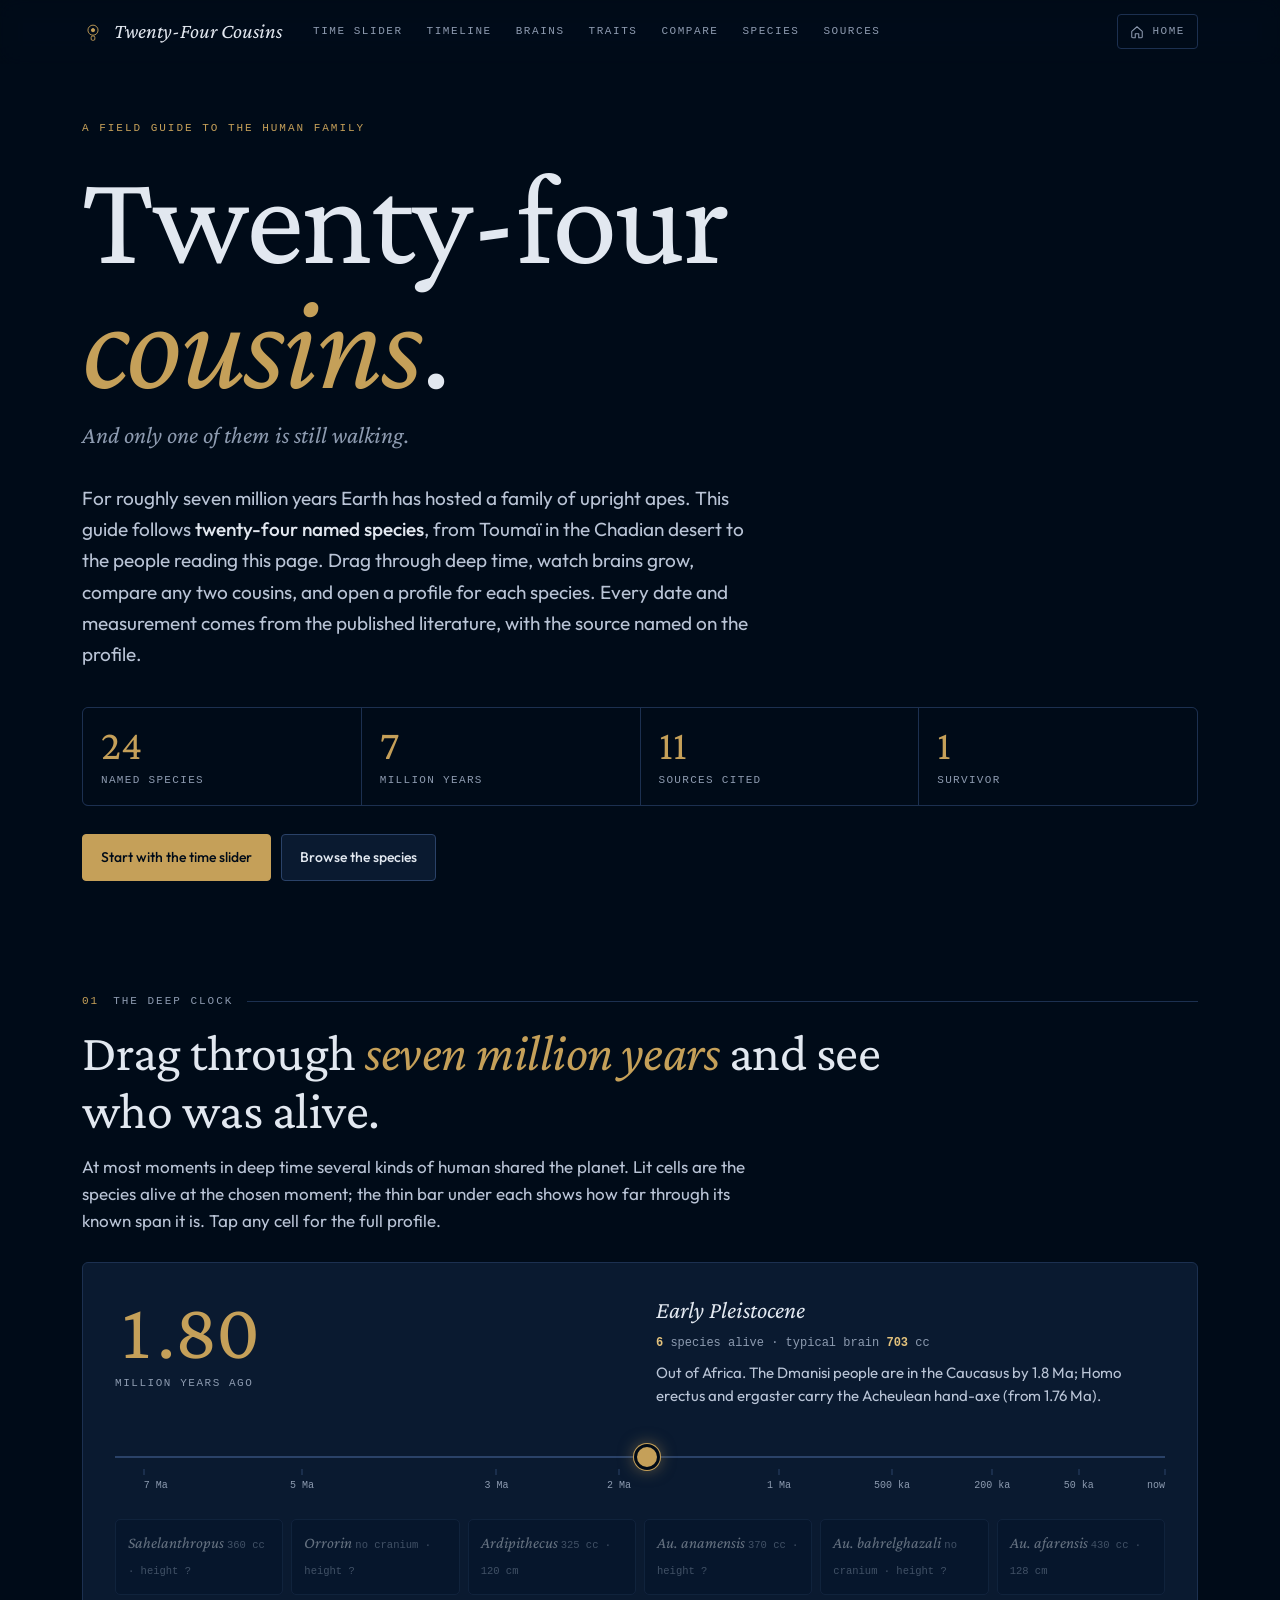
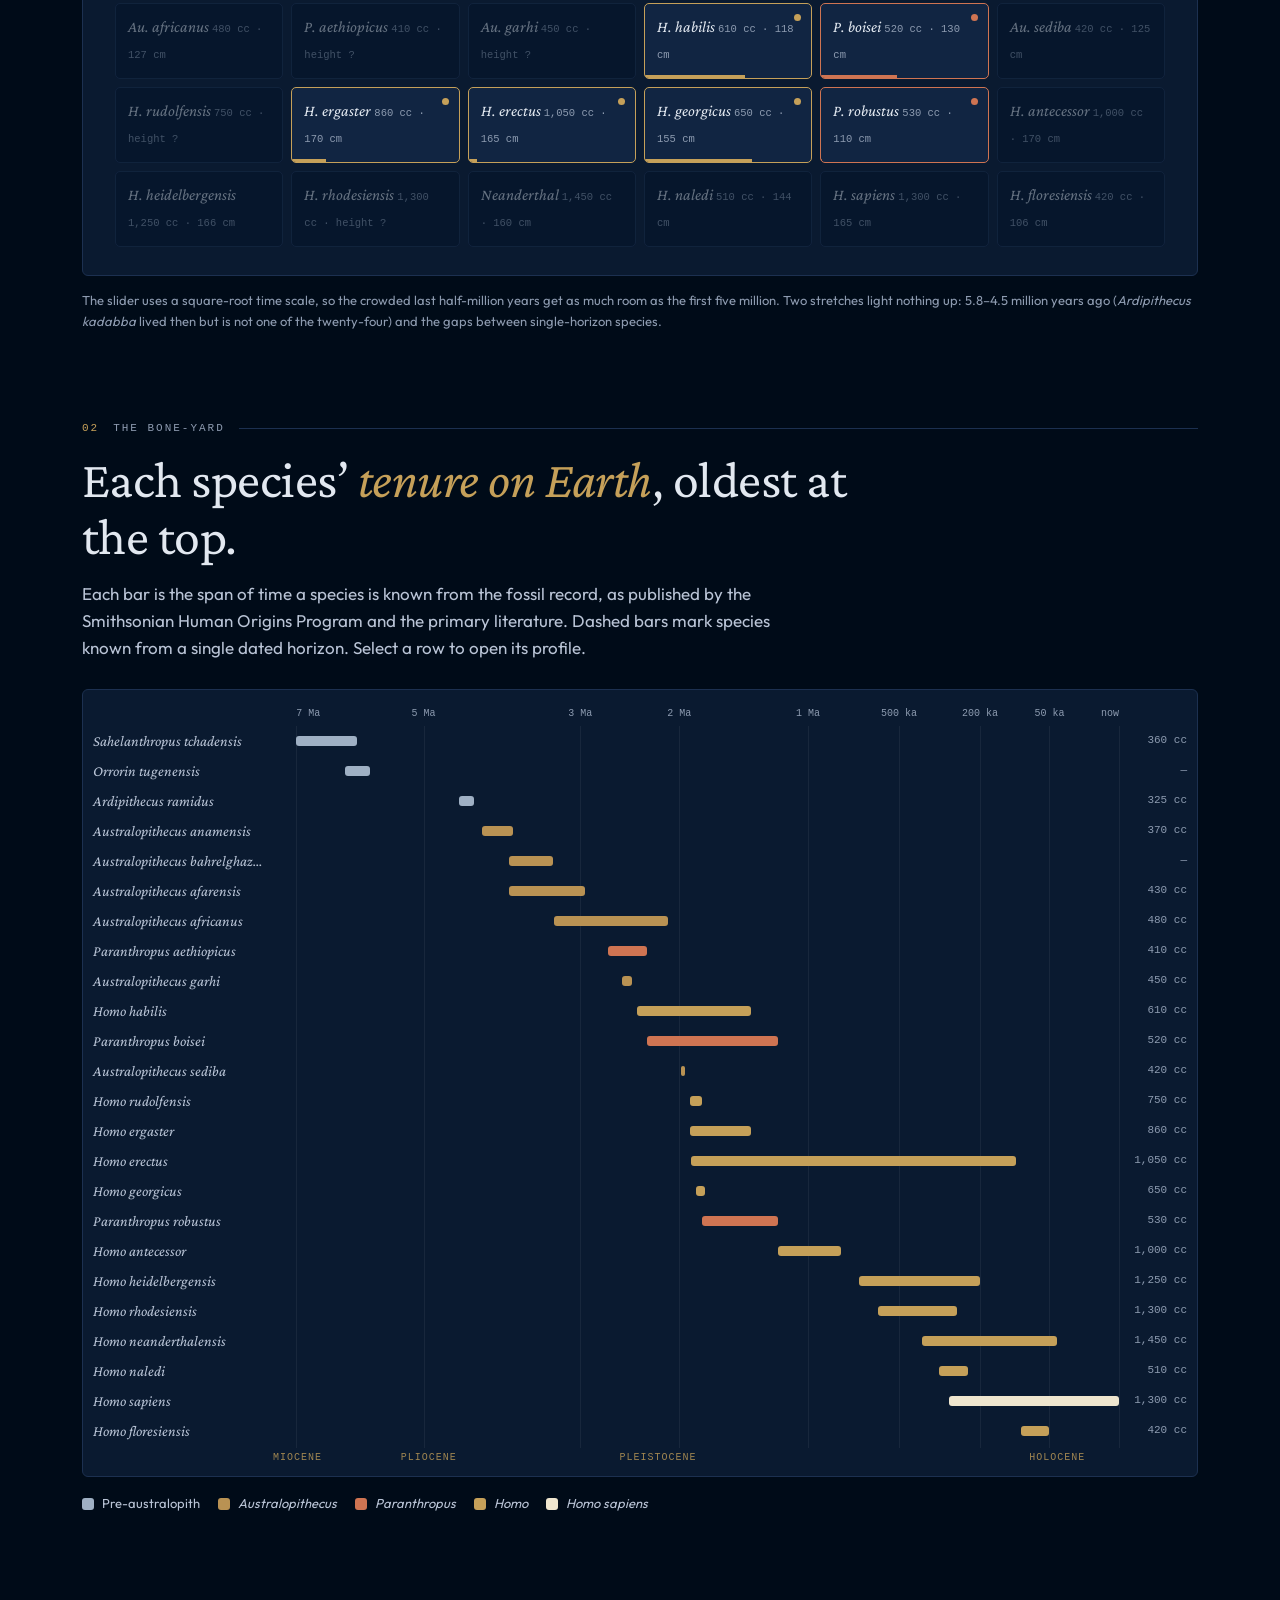
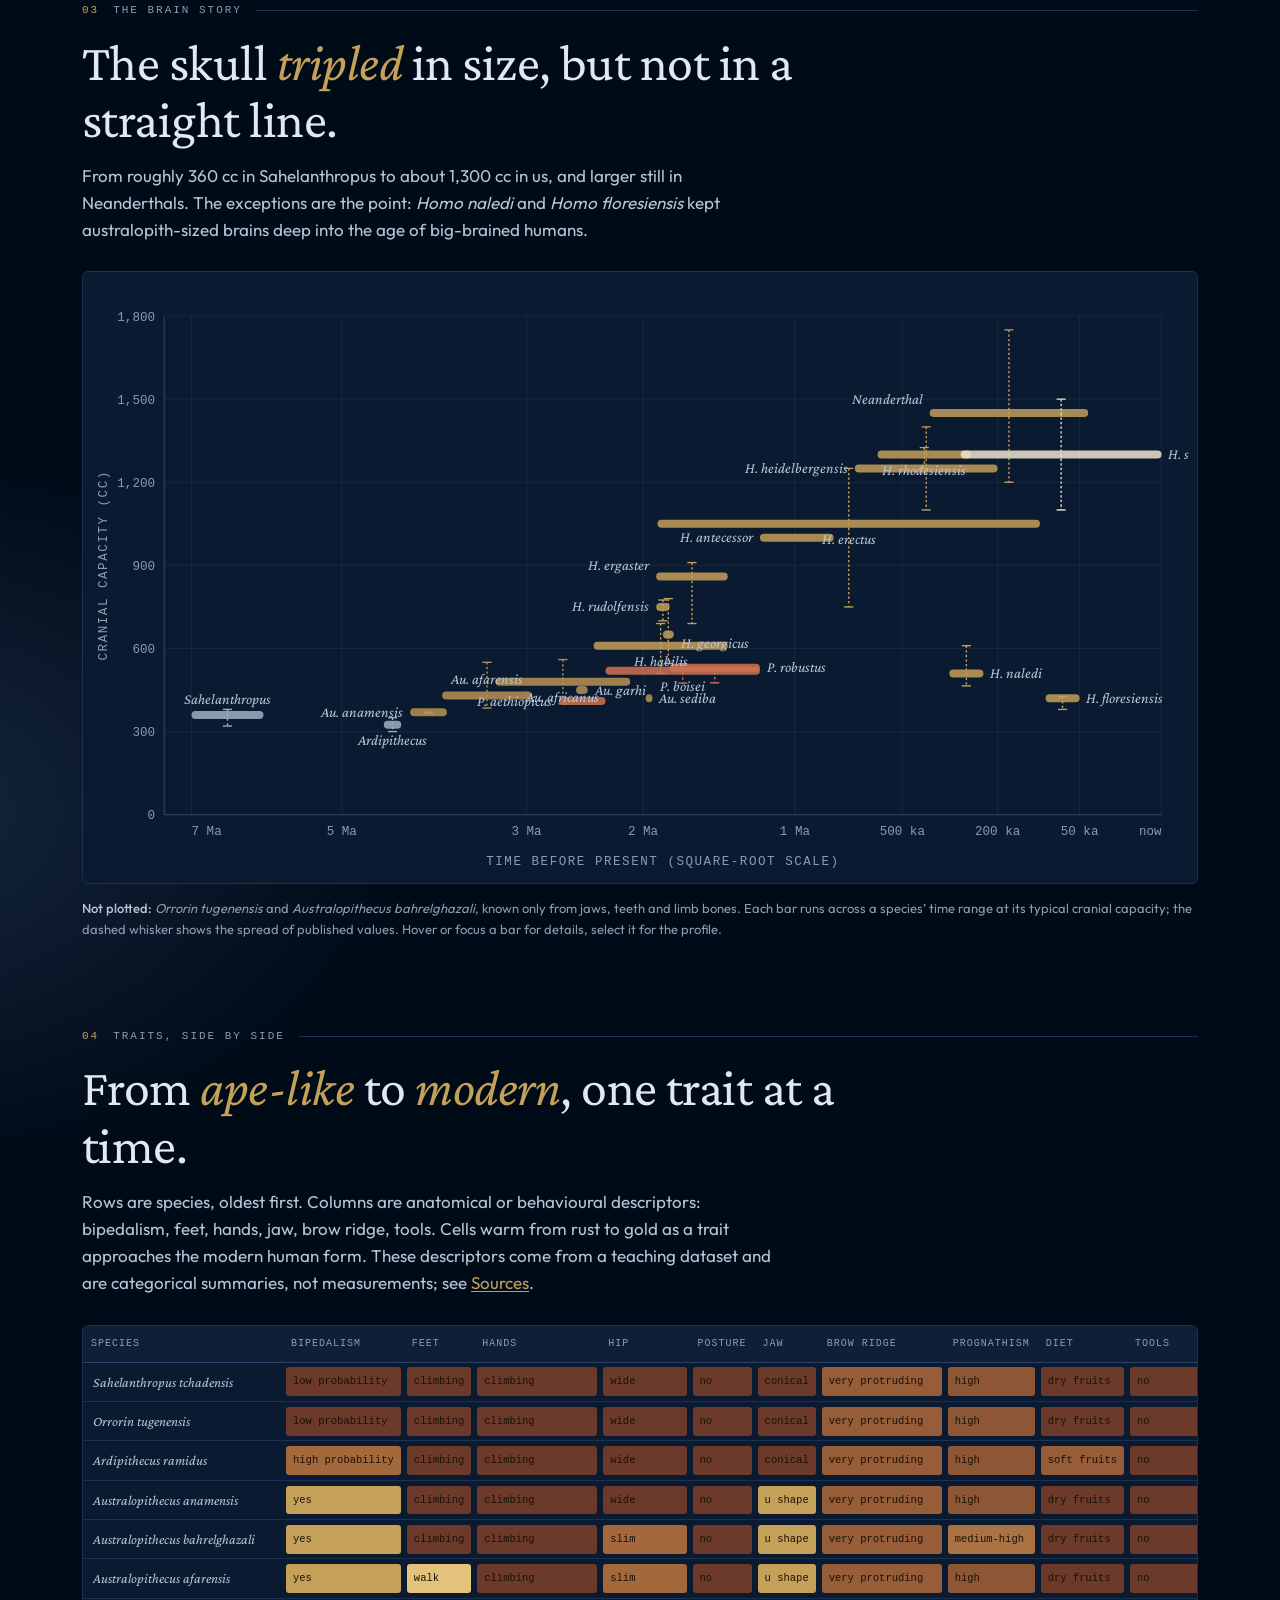
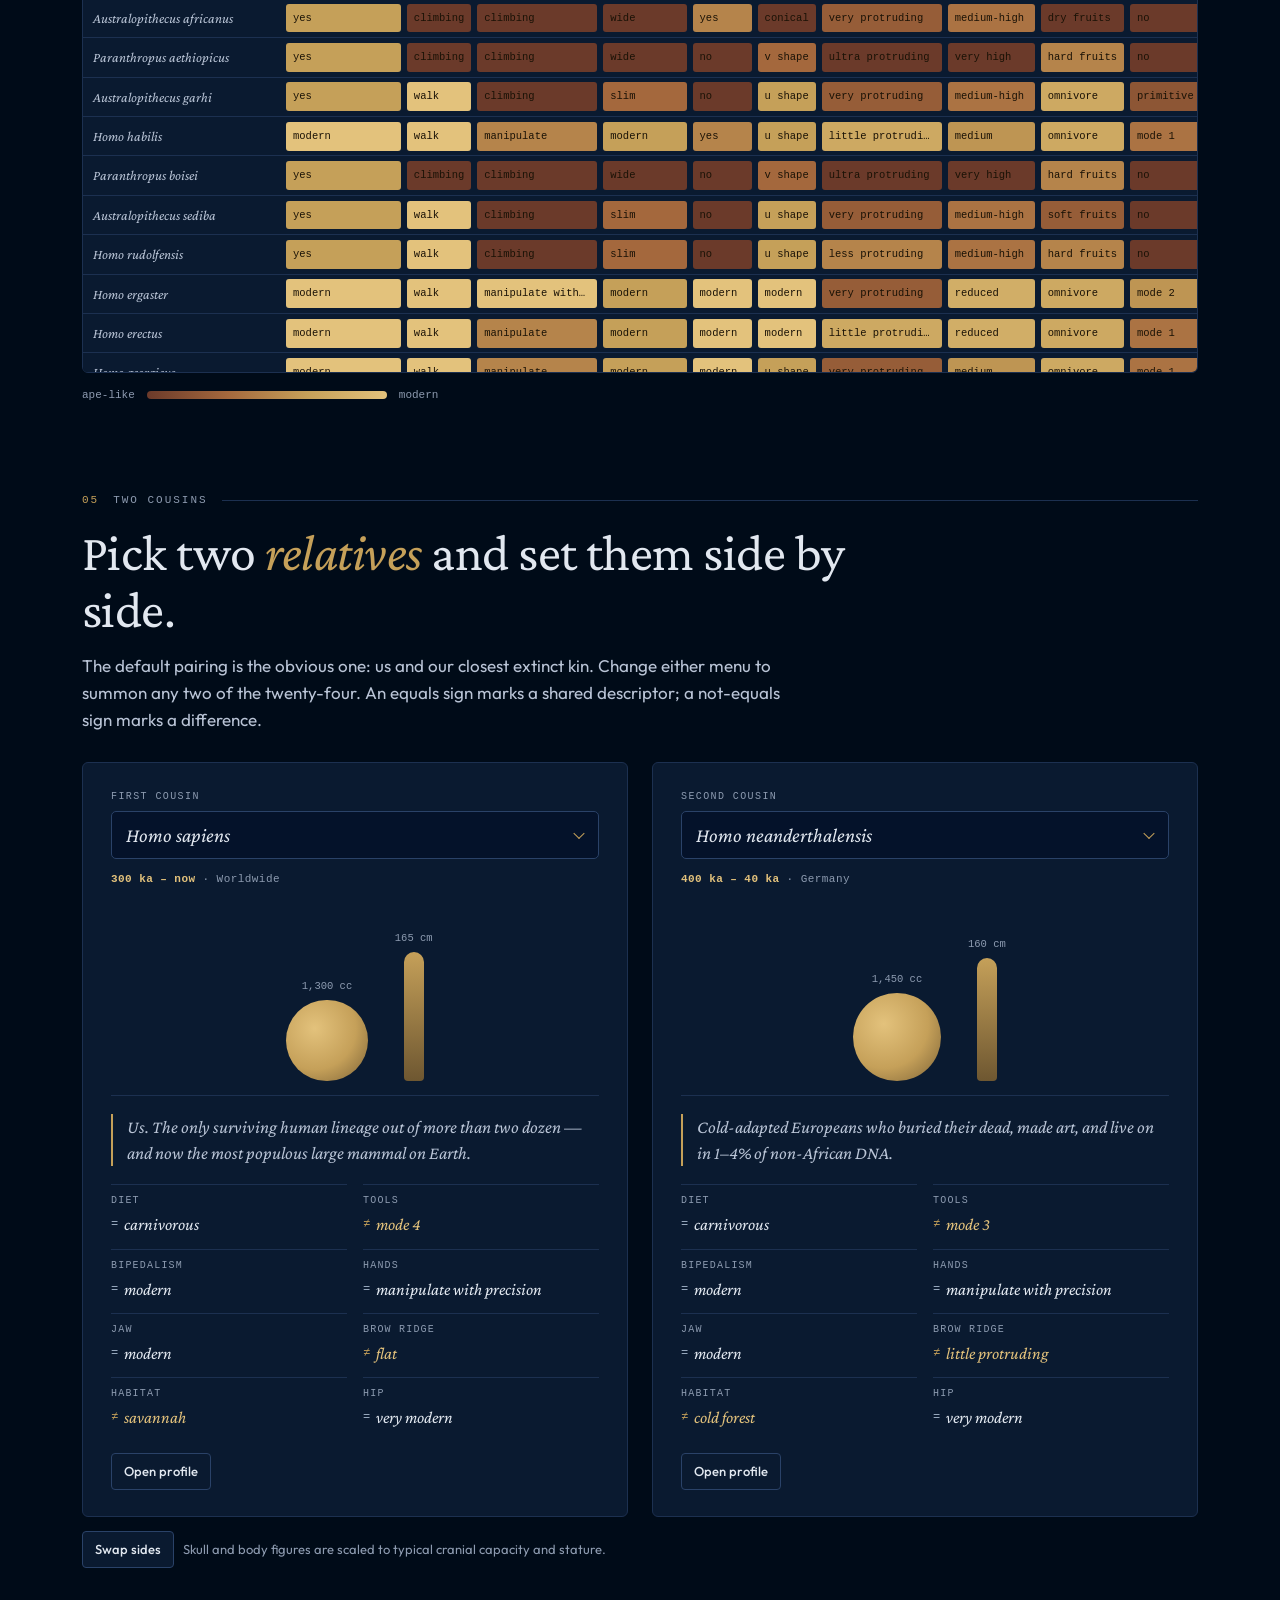
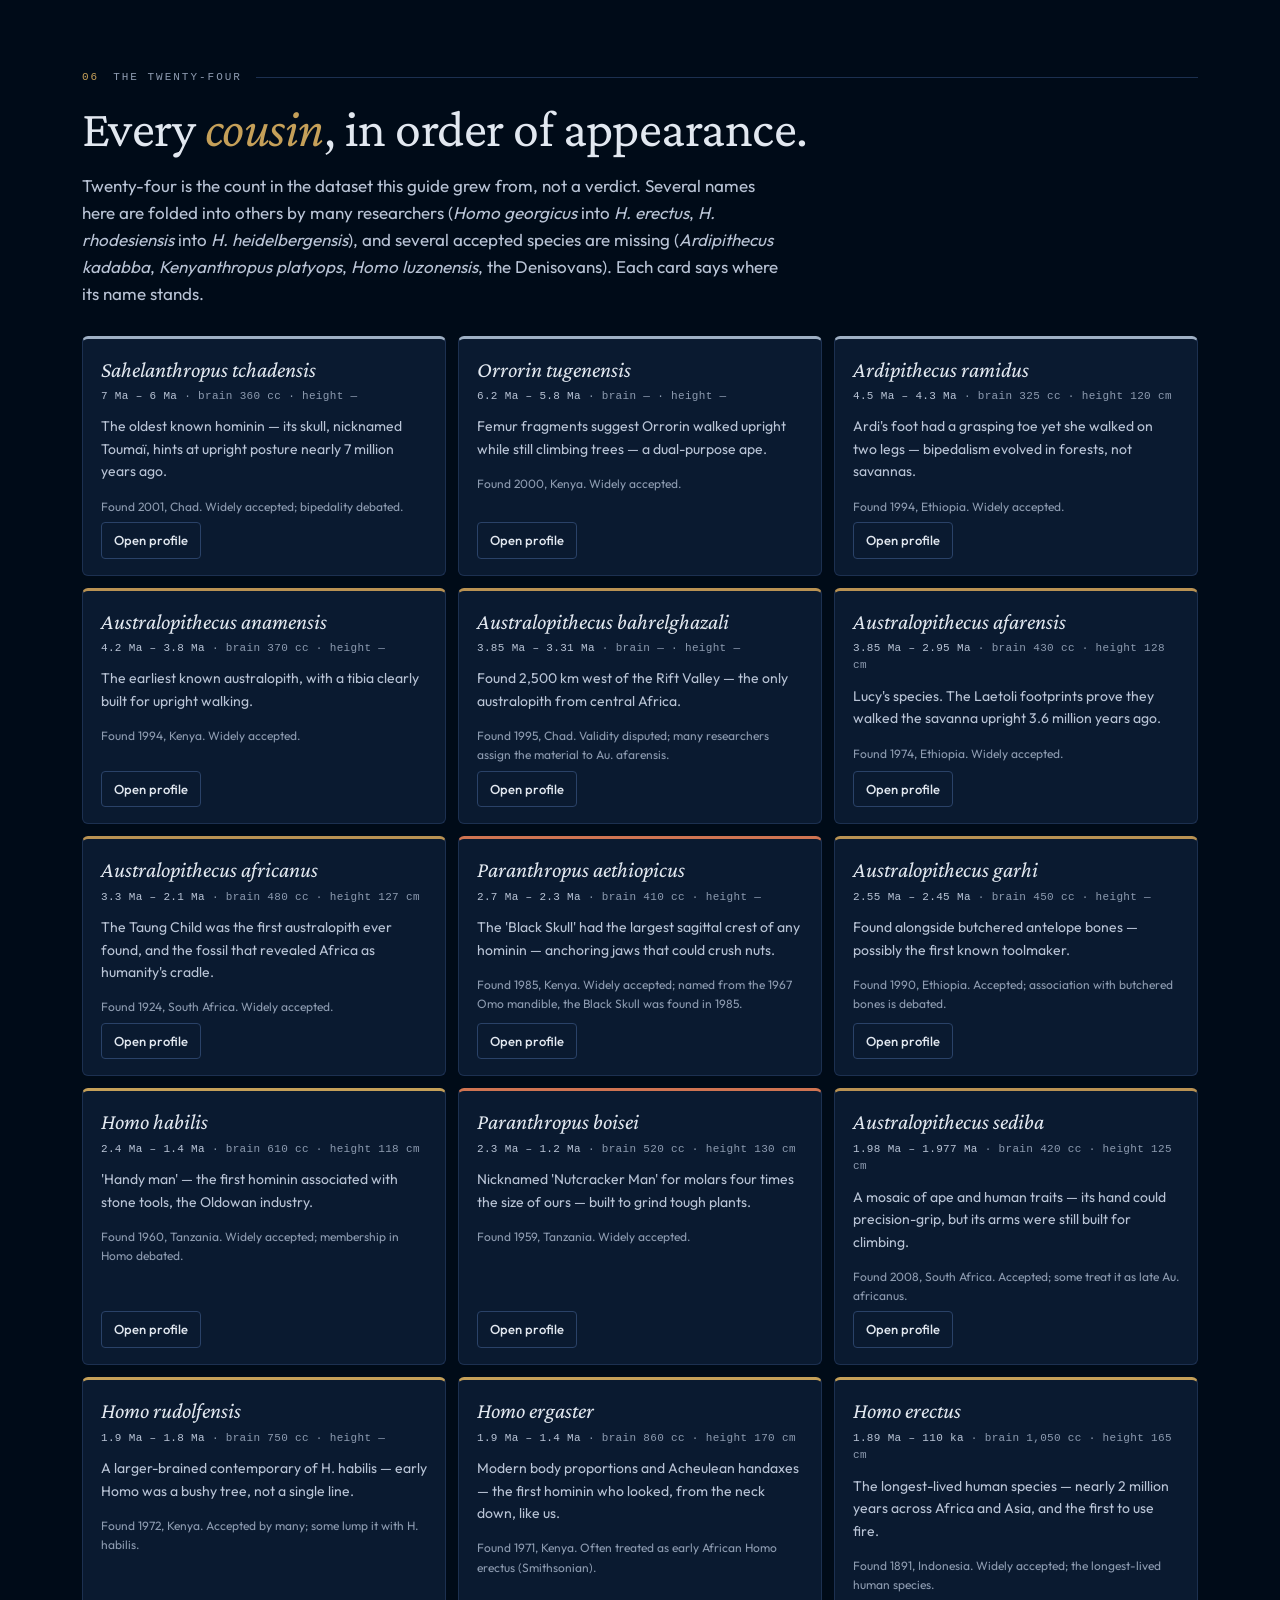
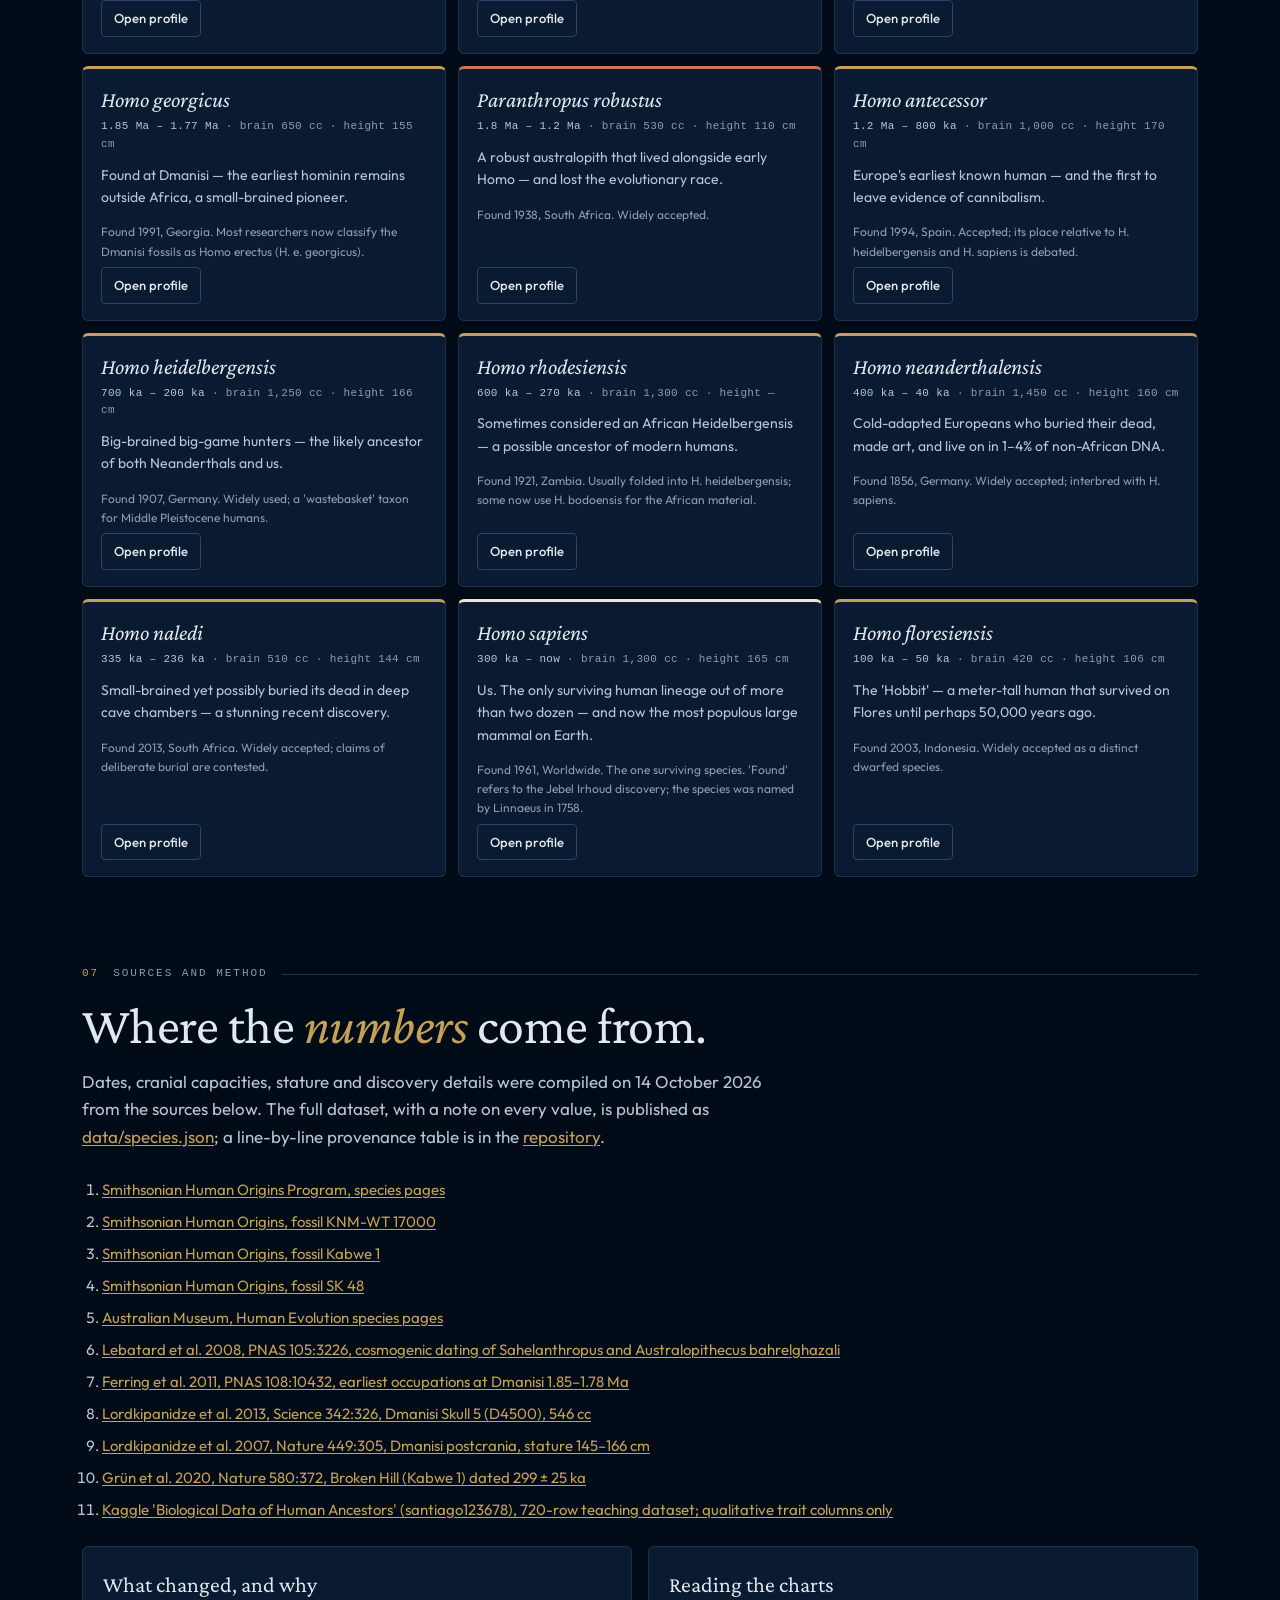
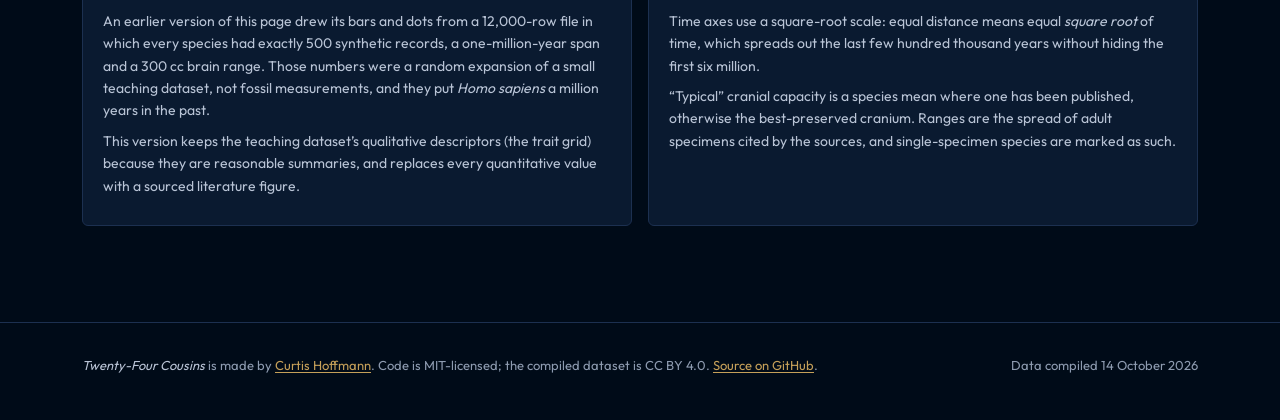
==== commit eca39567: "Brand pass: side padding restored, site icon in the header, Outfit The hero and section rules were z" ====
--- a/index.html
+++ b/index.html
@@ -31,8 +31,8 @@
 
 <link rel="preconnect" href="https://fonts.googleapis.com">
 <link rel="preconnect" href="https://fonts.gstatic.com" crossorigin>
-<link href="https://fonts.googleapis.com/css2?family=Crimson+Pro:ital,wght@0,400;0,600;1,400&family=Inter:wght@400;500;600&display=swap" rel="stylesheet">
-<link rel="stylesheet" href="assets/styles.css?v=20261014">
+<link href="https://fonts.googleapis.com/css2?family=Crimson+Pro:ital,wght@0,400;0,600;1,400&family=Outfit:wght@400;500;600&display=swap" rel="stylesheet">
+<link rel="stylesheet" href="assets/styles.css?v=5b471f47a9">
 
 <script type="application/ld+json">
 {
@@ -223,7 +223,7 @@
 
 <nav class="nav" id="nav" aria-label="Page sections">
   <div class="nav-inner">
-    <a class="nav-title" href="https://curtishoffmann.com/humanevolution/"><span class="mark" aria-hidden="true"></span><span>Twenty-Four Cousins</span></a>
+    <a class="nav-title" href="https://curtishoffmann.com/humanevolution/"><svg class="mark" viewBox="0 0 48 48" fill="none" stroke="currentColor" stroke-width="2" aria-hidden="true"><circle cx="24" cy="20" r="11"/><circle cx="24" cy="20" r="3.5" fill="currentColor"/><rect x="20" y="33" width="8" height="9" rx="2.5"/></svg><span>Twenty-Four Cousins</span></a>
     <button class="nav-toggle" id="nav-toggle" type="button" aria-label="Open section menu" aria-expanded="false" aria-controls="nav-links"><span></span><span></span><span></span></button>
     <div class="nav-links" id="nav-links">
       <a class="nav-link" href="#scrub" data-target="scrub">Time slider</a>
@@ -304,7 +304,7 @@
       <div class="tl-epochs"><span></span><div class="ax" id="tl-epochs"></div><span></span></div>
     </div>
   </div>
-  <div class="legend" aria-label="Colour key">
+  <div class="legend" aria-label="Color key">
     <span class="item"><span class="sw" style="background:var(--c-pre)"></span>Pre-australopith</span>
     <span class="item"><span class="sw" style="background:var(--c-australopithecus)"></span><i>Australopithecus</i></span>
     <span class="item"><span class="sw" style="background:var(--c-paranthropus)"></span><i>Paranthropus</i></span>
@@ -608,7 +608,7 @@
     <div class="notes" id="p-notes"></div>
     <h4>Anatomy (dataset descriptors)</h4>
     <div class="attrs" id="p-anat"></div>
-    <h4>Behaviour and culture (dataset descriptors)</h4>
+    <h4>Behavior and culture (dataset descriptors)</h4>
     <div class="attrs" id="p-beh"></div>
     <h4>Sources</h4>
     <p class="src" id="p-src"></p>
@@ -620,7 +620,7 @@
   </div>
 </aside>
 
-<script type="application/json" id="species-data">{"title":"Twenty-Four Cousins — species dataset","version":"2026-10-14","units":{"time":"million years ago (Ma)","cranial_cc":"cubic centimetres","height_cm":"centimetres"},"notes":["Numeric fields are literature values; each species lists the sources used.","The 'traits' block is carried over from the Kaggle teaching dataset (qualitative, categorical) and has not been independently verified.","The species list follows the Kaggle dataset (24 names). Several are lumped by many researchers: see each 'status'.","'found' is the year the first fossils were recovered; 'named' is the year the species name was published."],"sources":{"SI":{"label":"Smithsonian Human Origins Program, species pages","url":"https://humanorigins.si.edu/evidence/human-fossils/species"},"SI-WT17000":{"label":"Smithsonian Human Origins, fossil KNM-WT 17000","url":"https://humanorigins.si.edu/evidence/human-fossils/fossils/knm-wt-17000"},"SI-KABWE":{"label":"Smithsonian Human Origins, fossil Kabwe 1","url":"https://humanorigins.si.edu/evidence/human-fossils/fossils/kabwe-1"},"SI-SK48":{"label":"Smithsonian Human Origins, fossil SK 48","url":"https://humanorigins.si.edu/evidence/human-fossils/fossils/sk-48"},"AM":{"label":"Australian Museum, Human Evolution species pages","url":"https://australian.museum/learn/science/human-evolution/"},"LEBATARD2008":{"label":"Lebatard et al. 2008, PNAS 105:3226, cosmogenic dating of Sahelanthropus and Australopithecus bahrelghazali","url":"https://pmc.ncbi.nlm.nih.gov/articles/PMC2265126"},"FERRING2011":{"label":"Ferring et al. 2011, PNAS 108:10432, earliest occupations at Dmanisi 1.85–1.78 Ma","url":"https://pmc.ncbi.nlm.nih.gov/articles/PMC3127884/"},"LORD2013":{"label":"Lordkipanidze et al. 2013, Science 342:326, Dmanisi Skull 5 (D4500), 546 cc","url":"https://doi.org/10.1126/science.1238484"},"LORD2007":{"label":"Lordkipanidze et al. 2007, Nature 449:305, Dmanisi postcrania, stature 145–166 cm","url":"https://doi.org/10.1038/nature06134"},"GRUN2020":{"label":"Grün et al. 2020, Nature 580:372, Broken Hill (Kabwe 1) dated 299 ± 25 ka","url":"https://doi.org/10.1038/s41586-020-2165-4"},"KAGGLE":{"label":"Kaggle 'Biological Data of Human Ancestors' (santiago123678), 720-row teaching dataset; qualitative trait columns only","url":"https://www.kaggle.com/datasets/santiago123678/biological-data-of-human-ancestors-data-sets"}},"species":[{"id":"sahelanthropus-tchadensis","name":"Sahelanthropus tchadensis","short":"Sahelanthropus","group":"Pre-australopith","nickname":"Toumaï","found":2001,"named":2002,"type_site":"Toros-Menalla (TM 266), Djurab Desert","country":"Chad","region":"Central Africa","time":{"max":7.0,"min":6.0,"note":"Smithsonian: 'sometime between 7 and 6 million years ago'; cosmogenic dating of the TM 266 level gives 7.04–6.83 Ma (Lebatard et al. 2008)."},"cranial_cc":{"mean":360,"min":320,"max":380,"note":"Estimated from the distorted Toumaï cranium; Australian Museum gives 320–380 cc."},"height_cm":{"mean":null,"min":null,"max":null,"note":"No limb bones securely assigned; body size probably chimpanzee-like (Smithsonian)."},"fact":"The oldest known hominin — its skull, nicknamed Toumaï, hints at upright posture nearly 7 million years ago.","status":"Widely accepted; bipedality debated.","sources":["SI","AM","LEBATARD2008"],"traits":{"habitat":"mixed","diet":"dry fruits","tecno":"no","tecno_type":"no","biped":"low probability","arms":"climbing","foots":"climbing","jaw":"conical","torus":"very protruding","prognathism":"high","foramen":"posterior","canine_size":"small","canine_shape":"conical","incisor":"small","enamel":"thick","sexdim":"high","hip":"wide","vertical":"no","anatomy":"old","migrated":"no","skeleton":"light"}},{"id":"orrorin-tugenensis","name":"Orrorin tugenensis","short":"Orrorin","group":"Pre-australopith","nickname":"Millennium Man","found":2000,"named":2001,"type_site":"Tugen Hills, Lukeino Formation","country":"Kenya","region":"East Africa","time":{"max":6.2,"min":5.8,"note":"Smithsonian: 'sometime between 6.2 and 5.8 million years ago'."},"cranial_cc":{"mean":null,"min":null,"max":null,"note":"No cranial remains."},"height_cm":{"mean":null,"min":null,"max":null,"note":"Chimpanzee-sized; body mass estimated at 30–50 kg from femur and humerus (Smithsonian)."},"fact":"Femur fragments suggest Orrorin walked upright while still climbing trees — a dual-purpose ape.","status":"Widely accepted.","sources":["SI","AM"],"traits":{"habitat":"forest","diet":"dry fruits","tecno":"no","tecno_type":"no","biped":"low probability","arms":"climbing","foots":"climbing","jaw":"conical","torus":"very protruding","prognathism":"high","foramen":"posterior","canine_size":"big","canine_shape":"conical","incisor":"small","enamel":"thick","sexdim":"high","hip":"wide","vertical":"no","anatomy":"old","migrated":"no","skeleton":"light"}},{"id":"ardipithecus-ramidus","name":"Ardipithecus ramidus","short":"Ardipithecus","group":"Pre-australopith","nickname":"Ardi","found":1994,"named":1995,"type_site":"Aramis, Middle Awash","country":"Ethiopia","region":"East Africa","time":{"max":4.5,"min":4.3,"note":"Smithsonian: 'about 4.4 million years ago'; Aramis horizon 4.4 Ma, Gona 4.5–4.3 Ma."},"cranial_cc":{"mean":325,"min":300,"max":350,"note":"Ardi (ARA-VP-6/500) cranium estimated at 300–350 cc (Australian Museum)."},"height_cm":{"mean":120,"min":null,"max":null,"note":"Female average 120 cm, 50 kg (Smithsonian)."},"fact":"Ardi's foot had a grasping toe yet she walked on two legs — bipedalism evolved in forests, not savannas.","status":"Widely accepted.","sources":["SI","AM"],"traits":{"habitat":"mixed","diet":"soft fruits","tecno":"no","tecno_type":"no","biped":"high probability","arms":"climbing","foots":"climbing","jaw":"conical","torus":"very protruding","prognathism":"high","foramen":"semi-anterior","canine_size":"small","canine_shape":"conical","incisor":"small","enamel":"thick-medium","sexdim":"medium-high","hip":"wide","vertical":"no","anatomy":"old","migrated":"no","skeleton":"light"}},{"id":"australopithecus-anamensis","name":"Australopithecus anamensis","short":"Au. anamensis","group":"Australopithecus","nickname":null,"found":1994,"named":1995,"type_site":"Kanapoi and Allia Bay, Lake Turkana","country":"Kenya","region":"East Africa","time":{"max":4.2,"min":3.8,"note":"Smithsonian: 'about 4.2 to 3.8 million years ago'."},"cranial_cc":{"mean":370,"min":365,"max":370,"note":"From the MRD cranium (Woranso-Mille, 2016): about 365–370 cc (Australian Museum)."},"height_cm":{"mean":null,"min":null,"max":null,"note":"Possibly the size of a female chimpanzee (Smithsonian)."},"fact":"The earliest known australopith, with a tibia clearly built for upright walking.","status":"Widely accepted.","sources":["SI","AM"],"traits":{"habitat":"forest-gallery","diet":"dry fruits","tecno":"no","tecno_type":"no","biped":"yes","arms":"climbing","foots":"climbing","jaw":"U shape","torus":"very protruding","prognathism":"high","foramen":"anterior","canine_size":"big","canine_shape":"incisiform","incisor":"big","enamel":"thick","sexdim":"high","hip":"wide","vertical":"no","anatomy":"mixed","migrated":"no","skeleton":"light"}},{"id":"australopithecus-bahrelghazali","name":"Australopithecus bahrelghazali","short":"Au. bahrelghazali","group":"Australopithecus","nickname":"Abel","found":1995,"named":1995,"type_site":"Koro Toro (KT 12), Bahr el Ghazal","country":"Chad","region":"Central Africa","time":{"max":3.85,"min":3.31,"note":"Cosmogenic 10Be/9Be date of the KT 12 level: 3.58 ± 0.27 Ma (Lebatard et al. 2008); shown as the 2σ range."},"cranial_cc":{"mean":null,"min":null,"max":null,"note":"Known only from a mandible and a premolar; no cranium."},"height_cm":{"mean":null,"min":null,"max":null,"note":"No postcranial remains."},"fact":"Found 2,500 km west of the Rift Valley — the only australopith from central Africa.","status":"Validity disputed; many researchers assign the material to Au. afarensis.","sources":["LEBATARD2008","AM"],"traits":{"habitat":"mixed","diet":"dry fruits","tecno":"no","tecno_type":"no","biped":"yes","arms":"climbing","foots":"climbing","jaw":"U shape","torus":"very protruding","prognathism":"medium-high","foramen":"anterior","canine_size":"big","canine_shape":"conical","incisor":"small","enamel":"thick","sexdim":"high","hip":"slim","vertical":"no","anatomy":"old","migrated":"no","skeleton":"light"}},{"id":"australopithecus-afarensis","name":"Australopithecus afarensis","short":"Au. afarensis","group":"Australopithecus","nickname":"Lucy","found":1974,"named":1978,"type_site":"Hadar (AL 288-1) and Laetoli (type LH 4)","country":"Ethiopia","region":"East Africa","time":{"max":3.85,"min":2.95,"note":"Smithsonian: 'between about 3.85 and 2.95 million years ago'."},"cranial_cc":{"mean":430,"min":385,"max":550,"note":"Average about 430 cc (Australian Museum); Smithsonian: 'usually less than 500 cc'."},"height_cm":{"mean":128,"min":105,"max":151,"note":"Females average 105 cm, males 151 cm (Smithsonian)."},"fact":"Lucy's species. The Laetoli footprints prove they walked the savanna upright 3.6 million years ago.","status":"Widely accepted.","sources":["SI","AM"],"traits":{"habitat":"mixed","diet":"dry fruits","tecno":"no","tecno_type":"no","biped":"yes","arms":"climbing","foots":"walk","jaw":"U shape","torus":"very protruding","prognathism":"high","foramen":"anterior","canine_size":"big","canine_shape":"incisiform","incisor":"big","enamel":"thick","sexdim":"high","hip":"slim","vertical":"no","anatomy":"old","migrated":"no","skeleton":"refined"}},{"id":"australopithecus-africanus","name":"Australopithecus africanus","short":"Au. africanus","group":"Australopithecus","nickname":"Taung Child / Mrs Ples","found":1924,"named":1925,"type_site":"Taung (type); Sterkfontein, Makapansgat","country":"South Africa","region":"Southern Africa","time":{"max":3.3,"min":2.1,"note":"Smithsonian: 'about 3.3 to 2.1 million years ago'."},"cranial_cc":{"mean":480,"min":400,"max":560,"note":"Average about 480 cc (Australian Museum); adult specimens span roughly 400–560 cc."},"height_cm":{"mean":127,"min":115,"max":138,"note":"Females average 115 cm, males 138 cm (Smithsonian)."},"fact":"The Taung Child was the first australopith ever found, and the fossil that revealed Africa as humanity's cradle.","status":"Widely accepted.","sources":["SI","AM"],"traits":{"habitat":"forest-gallery","diet":"dry fruits","tecno":"no","tecno_type":"no","biped":"yes","arms":"climbing","foots":"climbing","jaw":"conical","torus":"very protruding","prognathism":"medium-high","foramen":"anterior","canine_size":"small","canine_shape":"incisiform","incisor":"small","enamel":"thick","sexdim":"high","hip":"wide","vertical":"yes","anatomy":"old","migrated":"no","skeleton":"light"}},{"id":"paranthropus-aethiopicus","name":"Paranthropus aethiopicus","short":"P. aethiopicus","group":"Paranthropus","nickname":"Black Skull","found":1985,"named":1968,"type_site":"West Turkana (KNM-WT 17000); Omo (type mandible, 1967)","country":"Kenya","region":"East Africa","time":{"max":2.7,"min":2.3,"note":"Smithsonian: 'about 2.7 to 2.3 million years ago'."},"cranial_cc":{"mean":410,"min":410,"max":410,"note":"KNM-WT 17000: 410 cc (Smithsonian fossil page). Only one measurable cranium."},"height_cm":{"mean":null,"min":null,"max":null,"note":"No postcranial bones securely assigned (Smithsonian)."},"fact":"The 'Black Skull' had the largest sagittal crest of any hominin — anchoring jaws that could crush nuts.","status":"Widely accepted; named from the 1967 Omo mandible, the Black Skull was found in 1985.","sources":["SI","SI-WT17000"],"traits":{"habitat":"forest-savanna","diet":"hard fruits","tecno":"no","tecno_type":"no","biped":"yes","arms":"climbing","foots":"climbing","jaw":"V shape","torus":"ultra protruding","prognathism":"very high","foramen":"semi-anterior","canine_size":"big","canine_shape":"conical","incisor":"megadony","enamel":"very thick","sexdim":"high","hip":"wide","vertical":"no","anatomy":"old","migrated":"no","skeleton":"robust"}},{"id":"australopithecus-garhi","name":"Australopithecus garhi","short":"Au. garhi","group":"Australopithecus","nickname":null,"found":1990,"named":1999,"type_site":"Bouri, Middle Awash (BOU-VP-12/130)","country":"Ethiopia","region":"East Africa","time":{"max":2.55,"min":2.45,"note":"Smithsonian: 'about 2.5 million years ago'; drawn as a short bar because only one horizon is known."},"cranial_cc":{"mean":450,"min":450,"max":450,"note":"About 450 cc (Australian Museum). One partial cranium."},"height_cm":{"mean":null,"min":null,"max":null,"note":"Uncertain (Smithsonian)."},"fact":"Found alongside butchered antelope bones — possibly the first known toolmaker.","status":"Accepted; association with butchered bones is debated.","sources":["SI","AM"],"traits":{"habitat":"mixed","diet":"omnivore","tecno":"likely","tecno_type":"primitive","biped":"yes","arms":"climbing","foots":"walk","jaw":"U shape","torus":"very protruding","prognathism":"medium-high","foramen":"anterior","canine_size":"big","canine_shape":"conical","incisor":"big","enamel":"thick","sexdim":"high","hip":"slim","vertical":"no","anatomy":"old","migrated":"no","skeleton":"light"}},{"id":"homo-habilis","name":"Homo habilis","short":"H. habilis","group":"Homo","nickname":"Handy Man","found":1960,"named":1964,"type_site":"Olduvai Gorge (OH 7)","country":"Tanzania","region":"East and Southern Africa","time":{"max":2.4,"min":1.4,"note":"Smithsonian: '2.4 million to 1.4 million years ago'."},"cranial_cc":{"mean":610,"min":510,"max":690,"note":"Average about 610 cc; KNM-ER 1813 is 510 cc (Australian Museum)."},"height_cm":{"mean":118,"min":100,"max":135,"note":"Average 100–135 cm (Smithsonian)."},"fact":"'Handy man' — the first hominin associated with stone tools, the Oldowan industry.","status":"Widely accepted; membership in Homo debated.","sources":["SI","AM"],"traits":{"habitat":"savannah","diet":"omnivore","tecno":"yes","tecno_type":"mode 1","biped":"modern","arms":"manipulate","foots":"walk","jaw":"U shape","torus":"little protruding","prognathism":"medium","foramen":"anterior","canine_size":"small","canine_shape":"incisiform","incisor":"small","enamel":"medium-thin","sexdim":"medium-high","hip":"modern","vertical":"yes","anatomy":"modern","migrated":"yes","skeleton":"robust"}},{"id":"paranthropus-boisei","name":"Paranthropus boisei","short":"P. boisei","group":"Paranthropus","nickname":"Nutcracker Man / Zinj","found":1959,"named":1959,"type_site":"Olduvai Gorge (OH 5)","country":"Tanzania","region":"East Africa","time":{"max":2.3,"min":1.2,"note":"Smithsonian: 'about 2.3 to 1.2 million years ago'."},"cranial_cc":{"mean":520,"min":475,"max":545,"note":"KNM-ER 406 about 510 cc; OH 5 about 530 cc; species values cluster around 500–550 cc."},"height_cm":{"mean":130,"min":124,"max":137,"note":"Females average 124 cm, males 137 cm (Smithsonian)."},"fact":"Nicknamed 'Nutcracker Man' for molars four times the size of ours — built to grind tough plants.","status":"Widely accepted.","sources":["SI","AM"],"traits":{"habitat":"forest","diet":"hard fruits","tecno":"no","tecno_type":"no","biped":"yes","arms":"climbing","foots":"climbing","jaw":"V shape","torus":"ultra protruding","prognathism":"very high","foramen":"semi-anterior","canine_size":"big","canine_shape":"conical","incisor":"megadony","enamel":"very thick","sexdim":"high","hip":"wide","vertical":"no","anatomy":"old","migrated":"no","skeleton":"robust"}},{"id":"australopithecus-sediba","name":"Australopithecus sediba","short":"Au. sediba","group":"Australopithecus","nickname":"Karabo (MH1)","found":2008,"named":2010,"type_site":"Malapa","country":"South Africa","region":"Southern Africa","time":{"max":1.98,"min":1.977,"note":"Smithsonian: 'between 1.977 and 1.98 million years ago'; a single, tightly dated deposit."},"cranial_cc":{"mean":420,"min":420,"max":420,"note":"MH1 estimated at about 420 cc (Australian Museum)."},"height_cm":{"mean":125,"min":120,"max":130,"note":"About 1.2–1.3 m (Smithsonian, Australian Museum)."},"fact":"A mosaic of ape and human traits — its hand could precision-grip, but its arms were still built for climbing.","status":"Accepted; some treat it as late Au. africanus.","sources":["SI","AM"],"traits":{"habitat":"mixed","diet":"soft fruits","tecno":"no","tecno_type":"no","biped":"yes","arms":"climbing","foots":"walk","jaw":"U shape","torus":"very protruding","prognathism":"medium-high","foramen":"anterior","canine_size":"small","canine_shape":"conical","incisor":"small","enamel":"medium-thin","sexdim":"high","hip":"slim","vertical":"no","anatomy":"old","migrated":"no","skeleton":"light"}},{"id":"homo-rudolfensis","name":"Homo rudolfensis","short":"H. rudolfensis","group":"Homo","nickname":"KNM-ER 1470","found":1972,"named":1986,"type_site":"Koobi Fora, Lake Turkana","country":"Kenya","region":"East Africa","time":{"max":1.9,"min":1.8,"note":"Smithsonian: 'about 1.9 million to 1.8 million years ago'."},"cranial_cc":{"mean":750,"min":700,"max":775,"note":"KNM-ER 1470: about 775 cc (Smithsonian); average about 750 cc (Australian Museum)."},"height_cm":{"mean":null,"min":null,"max":null,"note":"Unknown; no securely associated limb bones (Smithsonian)."},"fact":"A larger-brained contemporary of H. habilis — early Homo was a bushy tree, not a single line.","status":"Accepted by many; some lump it with H. habilis.","sources":["SI","AM"],"traits":{"habitat":"savannah","diet":"hard fruits","tecno":"no","tecno_type":"no","biped":"yes","arms":"climbing","foots":"walk","jaw":"U shape","torus":"less protruding","prognathism":"medium-high","foramen":"anterior","canine_size":"big","canine_shape":"conical","incisor":"small","enamel":"thick","sexdim":"high","hip":"slim","vertical":"no","anatomy":"mixed","migrated":"no","skeleton":"refined"}},{"id":"homo-ergaster","name":"Homo ergaster","short":"H. ergaster","group":"Homo","nickname":"Turkana Boy","found":1971,"named":1975,"type_site":"Koobi Fora (KNM-ER 992); Nariokotome (KNM-WT 15000)","country":"Kenya","region":"East Africa","time":{"max":1.9,"min":1.4,"note":"Core group 1.9–1.5 Ma (Australian Museum); African material spans about 1.9–1.4 Ma."},"cranial_cc":{"mean":860,"min":690,"max":910,"note":"Average about 860 cc (Australian Museum); KNM-ER 42700 about 690 cc; Turkana Boy about 880 cc, projected 910 cc as an adult."},"height_cm":{"mean":170,"min":160,"max":180,"note":"Females about 160 cm, males about 180 cm (Australian Museum); Turkana Boy projected 1.8 m or more."},"fact":"Modern body proportions and Acheulean handaxes — the first hominin who looked, from the neck down, like us.","status":"Often treated as early African Homo erectus (Smithsonian).","sources":["AM","SI"],"traits":{"habitat":"savannah","diet":"omnivore","tecno":"yes","tecno_type":"mode 2","biped":"modern","arms":"manipulate with precision","foots":"walk","jaw":"modern","torus":"very protruding","prognathism":"reduced","foramen":"modern","canine_size":"small","canine_shape":"incisiform","incisor":"very small","enamel":"medium-thin","sexdim":"medium-high","hip":"modern","vertical":"modern","anatomy":"modern","migrated":"yes","skeleton":"robust"}},{"id":"homo-erectus","name":"Homo erectus","short":"H. erectus","group":"Homo","nickname":"Java Man / Peking Man","found":1891,"named":1894,"type_site":"Trinil (Trinil 2)","country":"Indonesia","region":"Africa, West Asia, East Asia","time":{"max":1.89,"min":0.11,"note":"Smithsonian: 'between about 1.89 million and 110,000 years ago'."},"cranial_cc":{"mean":1050,"min":750,"max":1250,"note":"Average about 1,050 cc (Australian Museum); adult crania span roughly 750–1,250 cc."},"height_cm":{"mean":165,"min":145,"max":185,"note":"Ranges 145–185 cm (Smithsonian)."},"fact":"The longest-lived human species — nearly 2 million years across Africa and Asia, and the first to use fire.","status":"Widely accepted; the longest-lived human species.","sources":["SI","AM"],"traits":{"habitat":"savannah","diet":"omnivore","tecno":"yes","tecno_type":"mode 1","biped":"modern","arms":"manipulate","foots":"walk","jaw":"modern","torus":"little protruding","prognathism":"reduced","foramen":"modern","canine_size":"small","canine_shape":"incisiform","incisor":"very small","enamel":"thick","sexdim":"medium-high","hip":"modern","vertical":"modern","anatomy":"modern","migrated":"yes","skeleton":"robust"}},{"id":"homo-georgicus","name":"Homo georgicus","short":"H. georgicus","group":"Homo","nickname":"Dmanisi hominins","found":1991,"named":2002,"type_site":"Dmanisi","country":"Georgia","region":"Caucasus (West Asia)","time":{"max":1.85,"min":1.77,"note":"Site occupation 1.85–1.78 Ma; hominin fossils about 1.77 Ma (Ferring et al. 2011)."},"cranial_cc":{"mean":650,"min":546,"max":780,"note":"Five crania: D4500 546 cc (Lordkipanidze et al. 2013), D2700 about 600, D2282 about 650, D2280 about 780 cc."},"height_cm":{"mean":155,"min":145,"max":166,"note":"Stature 145–166 cm from Dmanisi postcrania (Lordkipanidze et al. 2007)."},"fact":"Found at Dmanisi — the earliest hominin remains outside Africa, a small-brained pioneer.","status":"Most researchers now classify the Dmanisi fossils as Homo erectus (H. e. georgicus).","sources":["FERRING2011","LORD2013","LORD2007","AM"],"traits":{"habitat":"savannah","diet":"omnivore","tecno":"yes","tecno_type":"mode 1","biped":"modern","arms":"manipulate","foots":"walk","jaw":"U shape","torus":"very protruding","prognathism":"medium","foramen":"anterior","canine_size":"small","canine_shape":"incisiform","incisor":"medium large","enamel":"medium-thin","sexdim":"medium-high","hip":"modern","vertical":"modern","anatomy":"modern","migrated":"yes","skeleton":"robust"}},{"id":"paranthropus-robustus","name":"Paranthropus robustus","short":"P. robustus","group":"Paranthropus","nickname":null,"found":1938,"named":1938,"type_site":"Kromdraai (type); Swartkrans, Drimolen","country":"South Africa","region":"Southern Africa","time":{"max":1.8,"min":1.2,"note":"Smithsonian: 'about 1.8 to 1.2 million years ago'; Drimolen material pushes the origin to about 2.0 Ma."},"cranial_cc":{"mean":530,"min":476,"max":530,"note":"Species average about 530 cc; SK 1585 endocast 476 cc."},"height_cm":{"mean":110,"min":100,"max":120,"note":"Females about 100 cm, males about 120 cm (Smithsonian)."},"fact":"A robust australopith that lived alongside early Homo — and lost the evolutionary race.","status":"Widely accepted.","sources":["SI","SI-SK48"],"traits":{"habitat":"jungle","diet":"hard fruits","tecno":"no","tecno_type":"no","biped":"yes","arms":"climbing","foots":"climbing","jaw":"V shape","torus":"ultra protruding","prognathism":"very high","foramen":"semi-anterior","canine_size":"big","canine_shape":"conical","incisor":"megadony","enamel":"very thick","sexdim":"high","hip":"wide","vertical":"no","anatomy":"old","migrated":"no","skeleton":"robust"}},{"id":"homo-antecessor","name":"Homo antecessor","short":"H. antecessor","group":"Homo","nickname":"Gran Dolina hominins","found":1994,"named":1997,"type_site":"Gran Dolina (TD6), Atapuerca","country":"Spain","region":"Western Europe","time":{"max":1.2,"min":0.8,"note":"About 1.2–0.8 Ma (Australian Museum); the TD6 fossils are about 0.85–0.78 Ma."},"cranial_cc":{"mean":1000,"min":1000,"max":1000,"note":"Approximately 1,000 cc, estimated from the juvenile type specimen (Australian Museum)."},"height_cm":{"mean":170,"min":160,"max":180,"note":"Males about 1.6–1.8 m (Australian Museum)."},"fact":"Europe's earliest known human — and the first to leave evidence of cannibalism.","status":"Accepted; its place relative to H. heidelbergensis and H. sapiens is debated.","sources":["AM"],"traits":{"habitat":"savannah","diet":"omnivore","tecno":"yes","tecno_type":"mode 1","biped":"modern","arms":"manipulate","foots":"walk","jaw":"U shape","torus":"little protruding","prognathism":"medium","foramen":"modern","canine_size":"big","canine_shape":"incisiform","incisor":"medium large","enamel":"medium-thick","sexdim":"medium-high","hip":"modern","vertical":"modern","anatomy":"mixed","migrated":"yes","skeleton":"light"}},{"id":"homo-heidelbergensis","name":"Homo heidelbergensis","short":"H. heidelbergensis","group":"Homo","nickname":"Mauer 1","found":1907,"named":1908,"type_site":"Mauer sandpit, near Heidelberg","country":"Germany","region":"Europe, Africa, possibly Asia","time":{"max":0.7,"min":0.2,"note":"Smithsonian: 'about 700,000 to 200,000 years ago'."},"cranial_cc":{"mean":1250,"min":1100,"max":1400,"note":"Average about 1,250 cc (Australian Museum); Steinheim 1,110–1,200 cc, Kabwe about 1,300 cc."},"height_cm":{"mean":166,"min":157,"max":175,"note":"Males average 175 cm, females 157 cm (Smithsonian)."},"fact":"Big-brained big-game hunters — the likely ancestor of both Neanderthals and us.","status":"Widely used; a 'wastebasket' taxon for Middle Pleistocene humans.","sources":["SI","AM"],"traits":{"habitat":"cold forest","diet":"carnivorous","tecno":"yes","tecno_type":"mode 2","biped":"modern","arms":"manipulate","foots":"walk","jaw":"modern","torus":"little protruding","prognathism":"reduced","foramen":"modern","canine_size":"small","canine_shape":"incisiform","incisor":"small","enamel":"thin","sexdim":"medium-high","hip":"very modern","vertical":"modern","anatomy":"very modern","migrated":"no","skeleton":"robust"}},{"id":"homo-rhodesiensis","name":"Homo rhodesiensis","short":"H. rhodesiensis","group":"Homo","nickname":"Broken Hill / Kabwe 1","found":1921,"named":1921,"type_site":"Kabwe (Broken Hill) mine","country":"Zambia","region":"Southern and East Africa","time":{"max":0.6,"min":0.27,"note":"Kabwe 1 is 299 ± 25 ka (Grün et al. 2020; Smithsonian gives 324,000–274,000); Bodo, the other key African cranium, is about 600 ka."},"cranial_cc":{"mean":1300,"min":1250,"max":1325,"note":"Kabwe 1 about 1,300 cc (Smithsonian fossil page; 1,280 cc in the Australian Museum entry)."},"height_cm":{"mean":null,"min":null,"max":null,"note":"Associated tibia suggests a tall individual, but no reliable species figure."},"fact":"Sometimes considered an African Heidelbergensis — a possible ancestor of modern humans.","status":"Usually folded into H. heidelbergensis; some now use H. bodoensis for the African material.","sources":["SI-KABWE","GRUN2020","AM"],"traits":{"habitat":"savannah","diet":"omnivore","tecno":"yes","tecno_type":"mode 2","biped":"modern","arms":"manipulate with precision","foots":"walk","jaw":"U shape","torus":"less protruding","prognathism":"medium-high","foramen":"modern","canine_size":"big","canine_shape":"incisiform","incisor":"big","enamel":"medium-thick","sexdim":"medium-high","hip":"slim","vertical":"yes","anatomy":"mixed","migrated":"no","skeleton":"robust"}},{"id":"homo-neanderthalensis","name":"Homo neanderthalensis","short":"Neanderthal","group":"Homo","nickname":"Neanderthal 1","found":1856,"named":1864,"type_site":"Feldhofer Cave, Neander Valley","country":"Germany","region":"Europe and West–Central Asia","time":{"max":0.4,"min":0.04,"note":"Smithsonian: 'about 400,000 – 40,000 years ago'."},"cranial_cc":{"mean":1450,"min":1200,"max":1750,"note":"Average about 1,450–1,500 cc (Australian Museum); Amud 1 is 1,740 cc."},"height_cm":{"mean":160,"min":155,"max":164,"note":"Males average 164 cm, females 155 cm (Smithsonian)."},"fact":"Cold-adapted Europeans who buried their dead, made art, and live on in 1–4% of non-African DNA.","status":"Widely accepted; interbred with H. sapiens.","sources":["SI","AM"],"traits":{"habitat":"cold forest","diet":"carnivorous","tecno":"yes","tecno_type":"mode 3","biped":"modern","arms":"manipulate with precision","foots":"walk","jaw":"modern","torus":"little protruding","prognathism":"reduced","foramen":"modern","canine_size":"small","canine_shape":"incisiform","incisor":"big","enamel":"thin","sexdim":"medium-high","hip":"very modern","vertical":"modern","anatomy":"very modern","migrated":"no","skeleton":"robust"}},{"id":"homo-naledi","name":"Homo naledi","short":"H. naledi","group":"Homo","nickname":"Neo (LES1)","found":2013,"named":2015,"type_site":"Rising Star cave system (Dinaledi chamber)","country":"South Africa","region":"Southern Africa","time":{"max":0.335,"min":0.236,"note":"Smithsonian: '335,000–236,000 years ago'."},"cranial_cc":{"mean":510,"min":465,"max":610,"note":"Females about 465 cc, males about 560 cc, LES1 about 610 cc (Australian Museum)."},"height_cm":{"mean":144,"min":null,"max":150,"note":"Approximately 1.44 m (Smithsonian); adult males about 150 cm (Australian Museum)."},"fact":"Small-brained yet possibly buried its dead in deep cave chambers — a stunning recent discovery.","status":"Widely accepted; claims of deliberate burial are contested.","sources":["SI","AM"],"traits":{"habitat":"jungle","diet":"omnivore","tecno":"no","tecno_type":"no","biped":"modern","arms":"climbing","foots":"walk","jaw":"U shape","torus":"little protruding","prognathism":"medium-high","foramen":"modern","canine_size":"small","canine_shape":"incisiform","incisor":"big","enamel":"medium-thin","sexdim":"medium-high","hip":"wide","vertical":"no","anatomy":"mixed","migrated":"no","skeleton":"light"}},{"id":"homo-sapiens","name":"Homo sapiens","short":"H. sapiens","group":"Sapiens","nickname":"Us","found":1961,"named":1758,"type_site":"Oldest fossils: Jebel Irhoud, Morocco (about 300 ka)","country":"Worldwide","region":"Africa, then worldwide","time":{"max":0.3,"min":0.0,"note":"Smithsonian: 'about 300,000 years ago to present'."},"cranial_cc":{"mean":1300,"min":1100,"max":1500,"note":"Average approximately 1,300 cc (Smithsonian); normal adult range roughly 1,100–1,500 cc."},"height_cm":{"mean":165,"min":159,"max":171,"note":"Present-day global adult averages, roughly 159 cm (women) and 171 cm (men)."},"fact":"Us. The only surviving human lineage out of more than two dozen — and now the most populous large mammal on Earth.","status":"The one surviving species. 'Found' refers to the Jebel Irhoud discovery; the species was named by Linnaeus in 1758.","sources":["SI"],"traits":{"habitat":"savannah","diet":"carnivorous","tecno":"yes","tecno_type":"mode 4","biped":"modern","arms":"manipulate with precision","foots":"walk","jaw":"modern","torus":"flat","prognathism":"absent","foramen":"modern","canine_size":"small","canine_shape":"incisiform","incisor":"very small","enamel":"very thin","sexdim":"reduced","hip":"very modern","vertical":"modern","anatomy":"very modern","migrated":"yes","skeleton":"refined"}},{"id":"homo-floresiensis","name":"Homo floresiensis","short":"H. floresiensis","group":"Homo","nickname":"The Hobbit","found":2003,"named":2004,"type_site":"Liang Bua cave, Flores","country":"Indonesia","region":"Island Southeast Asia","time":{"max":0.1,"min":0.05,"note":"Smithsonian: 'about 100,000 – 50,000 years ago' (fossils about 100,000–60,000)."},"cranial_cc":{"mean":420,"min":380,"max":426,"note":"LB1 about 426 cc; Australian Museum gives 380–420 cc."},"height_cm":{"mean":106,"min":100,"max":106,"note":"106 cm, estimated from the LB1 female skeleton (Smithsonian)."},"fact":"The 'Hobbit' — a meter-tall human that survived on Flores until perhaps 50,000 years ago.","status":"Widely accepted as a distinct dwarfed species.","sources":["SI","AM"],"traits":{"habitat":"peninsular","diet":"omnivore","tecno":"yes","tecno_type":"mode 1","biped":"modern","arms":"climbing","foots":"walk","jaw":"U shape","torus":"little protruding","prognathism":"medium-high","foramen":"modern","canine_size":"small","canine_shape":"incisiform","incisor":"small","enamel":"medium-thin","sexdim":"medium-high","hip":"wide","vertical":"no","anatomy":"mixed","migrated":"no","skeleton":"light"}}]}</script>
-<script src="assets/app.js?v=20261014"></script>
+<script type="application/json" id="species-data">{"title":"Twenty-Four Cousins — species dataset","version":"2026-10-14","units":{"time":"million years ago (Ma)","cranial_cc":"cubic centimeters","height_cm":"centimeters"},"notes":["Numeric fields are literature values; each species lists the sources used.","The 'traits' block is carried over from the Kaggle teaching dataset (qualitative, categorical) and has not been independently verified.","The species list follows the Kaggle dataset (24 names). Several are lumped by many researchers: see each 'status'.","'found' is the year the first fossils were recovered; 'named' is the year the species name was published."],"sources":{"SI":{"label":"Smithsonian Human Origins Program, species pages","url":"https://humanorigins.si.edu/evidence/human-fossils/species"},"SI-WT17000":{"label":"Smithsonian Human Origins, fossil KNM-WT 17000","url":"https://humanorigins.si.edu/evidence/human-fossils/fossils/knm-wt-17000"},"SI-KABWE":{"label":"Smithsonian Human Origins, fossil Kabwe 1","url":"https://humanorigins.si.edu/evidence/human-fossils/fossils/kabwe-1"},"SI-SK48":{"label":"Smithsonian Human Origins, fossil SK 48","url":"https://humanorigins.si.edu/evidence/human-fossils/fossils/sk-48"},"AM":{"label":"Australian Museum, Human Evolution species pages","url":"https://australian.museum/learn/science/human-evolution/"},"LEBATARD2008":{"label":"Lebatard et al. 2008, PNAS 105:3226, cosmogenic dating of Sahelanthropus and Australopithecus bahrelghazali","url":"https://pmc.ncbi.nlm.nih.gov/articles/PMC2265126"},"FERRING2011":{"label":"Ferring et al. 2011, PNAS 108:10432, earliest occupations at Dmanisi 1.85–1.78 Ma","url":"https://pmc.ncbi.nlm.nih.gov/articles/PMC3127884/"},"LORD2013":{"label":"Lordkipanidze et al. 2013, Science 342:326, Dmanisi Skull 5 (D4500), 546 cc","url":"https://doi.org/10.1126/science.1238484"},"LORD2007":{"label":"Lordkipanidze et al. 2007, Nature 449:305, Dmanisi postcrania, stature 145–166 cm","url":"https://doi.org/10.1038/nature06134"},"GRUN2020":{"label":"Grün et al. 2020, Nature 580:372, Broken Hill (Kabwe 1) dated 299 ± 25 ka","url":"https://doi.org/10.1038/s41586-020-2165-4"},"KAGGLE":{"label":"Kaggle 'Biological Data of Human Ancestors' (santiago123678), 720-row teaching dataset; qualitative trait columns only","url":"https://www.kaggle.com/datasets/santiago123678/biological-data-of-human-ancestors-data-sets"}},"species":[{"id":"sahelanthropus-tchadensis","name":"Sahelanthropus tchadensis","short":"Sahelanthropus","group":"Pre-australopith","nickname":"Toumaï","found":2001,"named":2002,"type_site":"Toros-Menalla (TM 266), Djurab Desert","country":"Chad","region":"Central Africa","time":{"max":7.0,"min":6.0,"note":"Smithsonian: 'sometime between 7 and 6 million years ago'; cosmogenic dating of the TM 266 level gives 7.04–6.83 Ma (Lebatard et al. 2008)."},"cranial_cc":{"mean":360,"min":320,"max":380,"note":"Estimated from the distorted Toumaï cranium; Australian Museum gives 320–380 cc."},"height_cm":{"mean":null,"min":null,"max":null,"note":"No limb bones securely assigned; body size probably chimpanzee-like (Smithsonian)."},"fact":"The oldest known hominin — its skull, nicknamed Toumaï, hints at upright posture nearly 7 million years ago.","status":"Widely accepted; bipedality debated.","sources":["SI","AM","LEBATARD2008"],"traits":{"habitat":"mixed","diet":"dry fruits","tecno":"no","tecno_type":"no","biped":"low probability","arms":"climbing","foots":"climbing","jaw":"conical","torus":"very protruding","prognathism":"high","foramen":"posterior","canine_size":"small","canine_shape":"conical","incisor":"small","enamel":"thick","sexdim":"high","hip":"wide","vertical":"no","anatomy":"old","migrated":"no","skeleton":"light"}},{"id":"orrorin-tugenensis","name":"Orrorin tugenensis","short":"Orrorin","group":"Pre-australopith","nickname":"Millennium Man","found":2000,"named":2001,"type_site":"Tugen Hills, Lukeino Formation","country":"Kenya","region":"East Africa","time":{"max":6.2,"min":5.8,"note":"Smithsonian: 'sometime between 6.2 and 5.8 million years ago'."},"cranial_cc":{"mean":null,"min":null,"max":null,"note":"No cranial remains."},"height_cm":{"mean":null,"min":null,"max":null,"note":"Chimpanzee-sized; body mass estimated at 30–50 kg from femur and humerus (Smithsonian)."},"fact":"Femur fragments suggest Orrorin walked upright while still climbing trees — a dual-purpose ape.","status":"Widely accepted.","sources":["SI","AM"],"traits":{"habitat":"forest","diet":"dry fruits","tecno":"no","tecno_type":"no","biped":"low probability","arms":"climbing","foots":"climbing","jaw":"conical","torus":"very protruding","prognathism":"high","foramen":"posterior","canine_size":"big","canine_shape":"conical","incisor":"small","enamel":"thick","sexdim":"high","hip":"wide","vertical":"no","anatomy":"old","migrated":"no","skeleton":"light"}},{"id":"ardipithecus-ramidus","name":"Ardipithecus ramidus","short":"Ardipithecus","group":"Pre-australopith","nickname":"Ardi","found":1994,"named":1995,"type_site":"Aramis, Middle Awash","country":"Ethiopia","region":"East Africa","time":{"max":4.5,"min":4.3,"note":"Smithsonian: 'about 4.4 million years ago'; Aramis horizon 4.4 Ma, Gona 4.5–4.3 Ma."},"cranial_cc":{"mean":325,"min":300,"max":350,"note":"Ardi (ARA-VP-6/500) cranium estimated at 300–350 cc (Australian Museum)."},"height_cm":{"mean":120,"min":null,"max":null,"note":"Female average 120 cm, 50 kg (Smithsonian)."},"fact":"Ardi's foot had a grasping toe yet she walked on two legs — bipedalism evolved in forests, not savannas.","status":"Widely accepted.","sources":["SI","AM"],"traits":{"habitat":"mixed","diet":"soft fruits","tecno":"no","tecno_type":"no","biped":"high probability","arms":"climbing","foots":"climbing","jaw":"conical","torus":"very protruding","prognathism":"high","foramen":"semi-anterior","canine_size":"small","canine_shape":"conical","incisor":"small","enamel":"thick-medium","sexdim":"medium-high","hip":"wide","vertical":"no","anatomy":"old","migrated":"no","skeleton":"light"}},{"id":"australopithecus-anamensis","name":"Australopithecus anamensis","short":"Au. anamensis","group":"Australopithecus","nickname":null,"found":1994,"named":1995,"type_site":"Kanapoi and Allia Bay, Lake Turkana","country":"Kenya","region":"East Africa","time":{"max":4.2,"min":3.8,"note":"Smithsonian: 'about 4.2 to 3.8 million years ago'."},"cranial_cc":{"mean":370,"min":365,"max":370,"note":"From the MRD cranium (Woranso-Mille, 2016): about 365–370 cc (Australian Museum)."},"height_cm":{"mean":null,"min":null,"max":null,"note":"Possibly the size of a female chimpanzee (Smithsonian)."},"fact":"The earliest known australopith, with a tibia clearly built for upright walking.","status":"Widely accepted.","sources":["SI","AM"],"traits":{"habitat":"forest-gallery","diet":"dry fruits","tecno":"no","tecno_type":"no","biped":"yes","arms":"climbing","foots":"climbing","jaw":"U shape","torus":"very protruding","prognathism":"high","foramen":"anterior","canine_size":"big","canine_shape":"incisiform","incisor":"big","enamel":"thick","sexdim":"high","hip":"wide","vertical":"no","anatomy":"mixed","migrated":"no","skeleton":"light"}},{"id":"australopithecus-bahrelghazali","name":"Australopithecus bahrelghazali","short":"Au. bahrelghazali","group":"Australopithecus","nickname":"Abel","found":1995,"named":1995,"type_site":"Koro Toro (KT 12), Bahr el Ghazal","country":"Chad","region":"Central Africa","time":{"max":3.85,"min":3.31,"note":"Cosmogenic 10Be/9Be date of the KT 12 level: 3.58 ± 0.27 Ma (Lebatard et al. 2008); shown as the 2σ range."},"cranial_cc":{"mean":null,"min":null,"max":null,"note":"Known only from a mandible and a premolar; no cranium."},"height_cm":{"mean":null,"min":null,"max":null,"note":"No postcranial remains."},"fact":"Found 2,500 km west of the Rift Valley — the only australopith from central Africa.","status":"Validity disputed; many researchers assign the material to Au. afarensis.","sources":["LEBATARD2008","AM"],"traits":{"habitat":"mixed","diet":"dry fruits","tecno":"no","tecno_type":"no","biped":"yes","arms":"climbing","foots":"climbing","jaw":"U shape","torus":"very protruding","prognathism":"medium-high","foramen":"anterior","canine_size":"big","canine_shape":"conical","incisor":"small","enamel":"thick","sexdim":"high","hip":"slim","vertical":"no","anatomy":"old","migrated":"no","skeleton":"light"}},{"id":"australopithecus-afarensis","name":"Australopithecus afarensis","short":"Au. afarensis","group":"Australopithecus","nickname":"Lucy","found":1974,"named":1978,"type_site":"Hadar (AL 288-1) and Laetoli (type LH 4)","country":"Ethiopia","region":"East Africa","time":{"max":3.85,"min":2.95,"note":"Smithsonian: 'between about 3.85 and 2.95 million years ago'."},"cranial_cc":{"mean":430,"min":385,"max":550,"note":"Average about 430 cc (Australian Museum); Smithsonian: 'usually less than 500 cc'."},"height_cm":{"mean":128,"min":105,"max":151,"note":"Females average 105 cm, males 151 cm (Smithsonian)."},"fact":"Lucy's species. The Laetoli footprints prove they walked the savanna upright 3.6 million years ago.","status":"Widely accepted.","sources":["SI","AM"],"traits":{"habitat":"mixed","diet":"dry fruits","tecno":"no","tecno_type":"no","biped":"yes","arms":"climbing","foots":"walk","jaw":"U shape","torus":"very protruding","prognathism":"high","foramen":"anterior","canine_size":"big","canine_shape":"incisiform","incisor":"big","enamel":"thick","sexdim":"high","hip":"slim","vertical":"no","anatomy":"old","migrated":"no","skeleton":"refined"}},{"id":"australopithecus-africanus","name":"Australopithecus africanus","short":"Au. africanus","group":"Australopithecus","nickname":"Taung Child / Mrs Ples","found":1924,"named":1925,"type_site":"Taung (type); Sterkfontein, Makapansgat","country":"South Africa","region":"Southern Africa","time":{"max":3.3,"min":2.1,"note":"Smithsonian: 'about 3.3 to 2.1 million years ago'."},"cranial_cc":{"mean":480,"min":400,"max":560,"note":"Average about 480 cc (Australian Museum); adult specimens span roughly 400–560 cc."},"height_cm":{"mean":127,"min":115,"max":138,"note":"Females average 115 cm, males 138 cm (Smithsonian)."},"fact":"The Taung Child was the first australopith ever found, and the fossil that revealed Africa as humanity's cradle.","status":"Widely accepted.","sources":["SI","AM"],"traits":{"habitat":"forest-gallery","diet":"dry fruits","tecno":"no","tecno_type":"no","biped":"yes","arms":"climbing","foots":"climbing","jaw":"conical","torus":"very protruding","prognathism":"medium-high","foramen":"anterior","canine_size":"small","canine_shape":"incisiform","incisor":"small","enamel":"thick","sexdim":"high","hip":"wide","vertical":"yes","anatomy":"old","migrated":"no","skeleton":"light"}},{"id":"paranthropus-aethiopicus","name":"Paranthropus aethiopicus","short":"P. aethiopicus","group":"Paranthropus","nickname":"Black Skull","found":1985,"named":1968,"type_site":"West Turkana (KNM-WT 17000); Omo (type mandible, 1967)","country":"Kenya","region":"East Africa","time":{"max":2.7,"min":2.3,"note":"Smithsonian: 'about 2.7 to 2.3 million years ago'."},"cranial_cc":{"mean":410,"min":410,"max":410,"note":"KNM-WT 17000: 410 cc (Smithsonian fossil page). Only one measurable cranium."},"height_cm":{"mean":null,"min":null,"max":null,"note":"No postcranial bones securely assigned (Smithsonian)."},"fact":"The 'Black Skull' had the largest sagittal crest of any hominin — anchoring jaws that could crush nuts.","status":"Widely accepted; named from the 1967 Omo mandible, the Black Skull was found in 1985.","sources":["SI","SI-WT17000"],"traits":{"habitat":"forest-savanna","diet":"hard fruits","tecno":"no","tecno_type":"no","biped":"yes","arms":"climbing","foots":"climbing","jaw":"V shape","torus":"ultra protruding","prognathism":"very high","foramen":"semi-anterior","canine_size":"big","canine_shape":"conical","incisor":"megadony","enamel":"very thick","sexdim":"high","hip":"wide","vertical":"no","anatomy":"old","migrated":"no","skeleton":"robust"}},{"id":"australopithecus-garhi","name":"Australopithecus garhi","short":"Au. garhi","group":"Australopithecus","nickname":null,"found":1990,"named":1999,"type_site":"Bouri, Middle Awash (BOU-VP-12/130)","country":"Ethiopia","region":"East Africa","time":{"max":2.55,"min":2.45,"note":"Smithsonian: 'about 2.5 million years ago'; drawn as a short bar because only one horizon is known."},"cranial_cc":{"mean":450,"min":450,"max":450,"note":"About 450 cc (Australian Museum). One partial cranium."},"height_cm":{"mean":null,"min":null,"max":null,"note":"Uncertain (Smithsonian)."},"fact":"Found alongside butchered antelope bones — possibly the first known toolmaker.","status":"Accepted; association with butchered bones is debated.","sources":["SI","AM"],"traits":{"habitat":"mixed","diet":"omnivore","tecno":"likely","tecno_type":"primitive","biped":"yes","arms":"climbing","foots":"walk","jaw":"U shape","torus":"very protruding","prognathism":"medium-high","foramen":"anterior","canine_size":"big","canine_shape":"conical","incisor":"big","enamel":"thick","sexdim":"high","hip":"slim","vertical":"no","anatomy":"old","migrated":"no","skeleton":"light"}},{"id":"homo-habilis","name":"Homo habilis","short":"H. habilis","group":"Homo","nickname":"Handy Man","found":1960,"named":1964,"type_site":"Olduvai Gorge (OH 7)","country":"Tanzania","region":"East and Southern Africa","time":{"max":2.4,"min":1.4,"note":"Smithsonian: '2.4 million to 1.4 million years ago'."},"cranial_cc":{"mean":610,"min":510,"max":690,"note":"Average about 610 cc; KNM-ER 1813 is 510 cc (Australian Museum)."},"height_cm":{"mean":118,"min":100,"max":135,"note":"Average 100–135 cm (Smithsonian)."},"fact":"'Handy man' — the first hominin associated with stone tools, the Oldowan industry.","status":"Widely accepted; membership in Homo debated.","sources":["SI","AM"],"traits":{"habitat":"savannah","diet":"omnivore","tecno":"yes","tecno_type":"mode 1","biped":"modern","arms":"manipulate","foots":"walk","jaw":"U shape","torus":"little protruding","prognathism":"medium","foramen":"anterior","canine_size":"small","canine_shape":"incisiform","incisor":"small","enamel":"medium-thin","sexdim":"medium-high","hip":"modern","vertical":"yes","anatomy":"modern","migrated":"yes","skeleton":"robust"}},{"id":"paranthropus-boisei","name":"Paranthropus boisei","short":"P. boisei","group":"Paranthropus","nickname":"Nutcracker Man / Zinj","found":1959,"named":1959,"type_site":"Olduvai Gorge (OH 5)","country":"Tanzania","region":"East Africa","time":{"max":2.3,"min":1.2,"note":"Smithsonian: 'about 2.3 to 1.2 million years ago'."},"cranial_cc":{"mean":520,"min":475,"max":545,"note":"KNM-ER 406 about 510 cc; OH 5 about 530 cc; species values cluster around 500–550 cc."},"height_cm":{"mean":130,"min":124,"max":137,"note":"Females average 124 cm, males 137 cm (Smithsonian)."},"fact":"Nicknamed 'Nutcracker Man' for molars four times the size of ours — built to grind tough plants.","status":"Widely accepted.","sources":["SI","AM"],"traits":{"habitat":"forest","diet":"hard fruits","tecno":"no","tecno_type":"no","biped":"yes","arms":"climbing","foots":"climbing","jaw":"V shape","torus":"ultra protruding","prognathism":"very high","foramen":"semi-anterior","canine_size":"big","canine_shape":"conical","incisor":"megadony","enamel":"very thick","sexdim":"high","hip":"wide","vertical":"no","anatomy":"old","migrated":"no","skeleton":"robust"}},{"id":"australopithecus-sediba","name":"Australopithecus sediba","short":"Au. sediba","group":"Australopithecus","nickname":"Karabo (MH1)","found":2008,"named":2010,"type_site":"Malapa","country":"South Africa","region":"Southern Africa","time":{"max":1.98,"min":1.977,"note":"Smithsonian: 'between 1.977 and 1.98 million years ago'; a single, tightly dated deposit."},"cranial_cc":{"mean":420,"min":420,"max":420,"note":"MH1 estimated at about 420 cc (Australian Museum)."},"height_cm":{"mean":125,"min":120,"max":130,"note":"About 1.2–1.3 m (Smithsonian, Australian Museum)."},"fact":"A mosaic of ape and human traits — its hand could precision-grip, but its arms were still built for climbing.","status":"Accepted; some treat it as late Au. africanus.","sources":["SI","AM"],"traits":{"habitat":"mixed","diet":"soft fruits","tecno":"no","tecno_type":"no","biped":"yes","arms":"climbing","foots":"walk","jaw":"U shape","torus":"very protruding","prognathism":"medium-high","foramen":"anterior","canine_size":"small","canine_shape":"conical","incisor":"small","enamel":"medium-thin","sexdim":"high","hip":"slim","vertical":"no","anatomy":"old","migrated":"no","skeleton":"light"}},{"id":"homo-rudolfensis","name":"Homo rudolfensis","short":"H. rudolfensis","group":"Homo","nickname":"KNM-ER 1470","found":1972,"named":1986,"type_site":"Koobi Fora, Lake Turkana","country":"Kenya","region":"East Africa","time":{"max":1.9,"min":1.8,"note":"Smithsonian: 'about 1.9 million to 1.8 million years ago'."},"cranial_cc":{"mean":750,"min":700,"max":775,"note":"KNM-ER 1470: about 775 cc (Smithsonian); average about 750 cc (Australian Museum)."},"height_cm":{"mean":null,"min":null,"max":null,"note":"Unknown; no securely associated limb bones (Smithsonian)."},"fact":"A larger-brained contemporary of H. habilis — early Homo was a bushy tree, not a single line.","status":"Accepted by many; some lump it with H. habilis.","sources":["SI","AM"],"traits":{"habitat":"savannah","diet":"hard fruits","tecno":"no","tecno_type":"no","biped":"yes","arms":"climbing","foots":"walk","jaw":"U shape","torus":"less protruding","prognathism":"medium-high","foramen":"anterior","canine_size":"big","canine_shape":"conical","incisor":"small","enamel":"thick","sexdim":"high","hip":"slim","vertical":"no","anatomy":"mixed","migrated":"no","skeleton":"refined"}},{"id":"homo-ergaster","name":"Homo ergaster","short":"H. ergaster","group":"Homo","nickname":"Turkana Boy","found":1971,"named":1975,"type_site":"Koobi Fora (KNM-ER 992); Nariokotome (KNM-WT 15000)","country":"Kenya","region":"East Africa","time":{"max":1.9,"min":1.4,"note":"Core group 1.9–1.5 Ma (Australian Museum); African material spans about 1.9–1.4 Ma."},"cranial_cc":{"mean":860,"min":690,"max":910,"note":"Average about 860 cc (Australian Museum); KNM-ER 42700 about 690 cc; Turkana Boy about 880 cc, projected 910 cc as an adult."},"height_cm":{"mean":170,"min":160,"max":180,"note":"Females about 160 cm, males about 180 cm (Australian Museum); Turkana Boy projected 1.8 m or more."},"fact":"Modern body proportions and Acheulean handaxes — the first hominin who looked, from the neck down, like us.","status":"Often treated as early African Homo erectus (Smithsonian).","sources":["AM","SI"],"traits":{"habitat":"savannah","diet":"omnivore","tecno":"yes","tecno_type":"mode 2","biped":"modern","arms":"manipulate with precision","foots":"walk","jaw":"modern","torus":"very protruding","prognathism":"reduced","foramen":"modern","canine_size":"small","canine_shape":"incisiform","incisor":"very small","enamel":"medium-thin","sexdim":"medium-high","hip":"modern","vertical":"modern","anatomy":"modern","migrated":"yes","skeleton":"robust"}},{"id":"homo-erectus","name":"Homo erectus","short":"H. erectus","group":"Homo","nickname":"Java Man / Peking Man","found":1891,"named":1894,"type_site":"Trinil (Trinil 2)","country":"Indonesia","region":"Africa, West Asia, East Asia","time":{"max":1.89,"min":0.11,"note":"Smithsonian: 'between about 1.89 million and 110,000 years ago'."},"cranial_cc":{"mean":1050,"min":750,"max":1250,"note":"Average about 1,050 cc (Australian Museum); adult crania span roughly 750–1,250 cc."},"height_cm":{"mean":165,"min":145,"max":185,"note":"Ranges 145–185 cm (Smithsonian)."},"fact":"The longest-lived human species — nearly 2 million years across Africa and Asia, and the first to use fire.","status":"Widely accepted; the longest-lived human species.","sources":["SI","AM"],"traits":{"habitat":"savannah","diet":"omnivore","tecno":"yes","tecno_type":"mode 1","biped":"modern","arms":"manipulate","foots":"walk","jaw":"modern","torus":"little protruding","prognathism":"reduced","foramen":"modern","canine_size":"small","canine_shape":"incisiform","incisor":"very small","enamel":"thick","sexdim":"medium-high","hip":"modern","vertical":"modern","anatomy":"modern","migrated":"yes","skeleton":"robust"}},{"id":"homo-georgicus","name":"Homo georgicus","short":"H. georgicus","group":"Homo","nickname":"Dmanisi hominins","found":1991,"named":2002,"type_site":"Dmanisi","country":"Georgia","region":"Caucasus (West Asia)","time":{"max":1.85,"min":1.77,"note":"Site occupation 1.85–1.78 Ma; hominin fossils about 1.77 Ma (Ferring et al. 2011)."},"cranial_cc":{"mean":650,"min":546,"max":780,"note":"Five crania: D4500 546 cc (Lordkipanidze et al. 2013), D2700 about 600, D2282 about 650, D2280 about 780 cc."},"height_cm":{"mean":155,"min":145,"max":166,"note":"Stature 145–166 cm from Dmanisi postcrania (Lordkipanidze et al. 2007)."},"fact":"Found at Dmanisi — the earliest hominin remains outside Africa, a small-brained pioneer.","status":"Most researchers now classify the Dmanisi fossils as Homo erectus (H. e. georgicus).","sources":["FERRING2011","LORD2013","LORD2007","AM"],"traits":{"habitat":"savannah","diet":"omnivore","tecno":"yes","tecno_type":"mode 1","biped":"modern","arms":"manipulate","foots":"walk","jaw":"U shape","torus":"very protruding","prognathism":"medium","foramen":"anterior","canine_size":"small","canine_shape":"incisiform","incisor":"medium large","enamel":"medium-thin","sexdim":"medium-high","hip":"modern","vertical":"modern","anatomy":"modern","migrated":"yes","skeleton":"robust"}},{"id":"paranthropus-robustus","name":"Paranthropus robustus","short":"P. robustus","group":"Paranthropus","nickname":null,"found":1938,"named":1938,"type_site":"Kromdraai (type); Swartkrans, Drimolen","country":"South Africa","region":"Southern Africa","time":{"max":1.8,"min":1.2,"note":"Smithsonian: 'about 1.8 to 1.2 million years ago'; Drimolen material pushes the origin to about 2.0 Ma."},"cranial_cc":{"mean":530,"min":476,"max":530,"note":"Species average about 530 cc; SK 1585 endocast 476 cc."},"height_cm":{"mean":110,"min":100,"max":120,"note":"Females about 100 cm, males about 120 cm (Smithsonian)."},"fact":"A robust australopith that lived alongside early Homo — and lost the evolutionary race.","status":"Widely accepted.","sources":["SI","SI-SK48"],"traits":{"habitat":"jungle","diet":"hard fruits","tecno":"no","tecno_type":"no","biped":"yes","arms":"climbing","foots":"climbing","jaw":"V shape","torus":"ultra protruding","prognathism":"very high","foramen":"semi-anterior","canine_size":"big","canine_shape":"conical","incisor":"megadony","enamel":"very thick","sexdim":"high","hip":"wide","vertical":"no","anatomy":"old","migrated":"no","skeleton":"robust"}},{"id":"homo-antecessor","name":"Homo antecessor","short":"H. antecessor","group":"Homo","nickname":"Gran Dolina hominins","found":1994,"named":1997,"type_site":"Gran Dolina (TD6), Atapuerca","country":"Spain","region":"Western Europe","time":{"max":1.2,"min":0.8,"note":"About 1.2–0.8 Ma (Australian Museum); the TD6 fossils are about 0.85–0.78 Ma."},"cranial_cc":{"mean":1000,"min":1000,"max":1000,"note":"Approximately 1,000 cc, estimated from the juvenile type specimen (Australian Museum)."},"height_cm":{"mean":170,"min":160,"max":180,"note":"Males about 1.6–1.8 m (Australian Museum)."},"fact":"Europe's earliest known human — and the first to leave evidence of cannibalism.","status":"Accepted; its place relative to H. heidelbergensis and H. sapiens is debated.","sources":["AM"],"traits":{"habitat":"savannah","diet":"omnivore","tecno":"yes","tecno_type":"mode 1","biped":"modern","arms":"manipulate","foots":"walk","jaw":"U shape","torus":"little protruding","prognathism":"medium","foramen":"modern","canine_size":"big","canine_shape":"incisiform","incisor":"medium large","enamel":"medium-thick","sexdim":"medium-high","hip":"modern","vertical":"modern","anatomy":"mixed","migrated":"yes","skeleton":"light"}},{"id":"homo-heidelbergensis","name":"Homo heidelbergensis","short":"H. heidelbergensis","group":"Homo","nickname":"Mauer 1","found":1907,"named":1908,"type_site":"Mauer sandpit, near Heidelberg","country":"Germany","region":"Europe, Africa, possibly Asia","time":{"max":0.7,"min":0.2,"note":"Smithsonian: 'about 700,000 to 200,000 years ago'."},"cranial_cc":{"mean":1250,"min":1100,"max":1400,"note":"Average about 1,250 cc (Australian Museum); Steinheim 1,110–1,200 cc, Kabwe about 1,300 cc."},"height_cm":{"mean":166,"min":157,"max":175,"note":"Males average 175 cm, females 157 cm (Smithsonian)."},"fact":"Big-brained big-game hunters — the likely ancestor of both Neanderthals and us.","status":"Widely used; a 'wastebasket' taxon for Middle Pleistocene humans.","sources":["SI","AM"],"traits":{"habitat":"cold forest","diet":"carnivorous","tecno":"yes","tecno_type":"mode 2","biped":"modern","arms":"manipulate","foots":"walk","jaw":"modern","torus":"little protruding","prognathism":"reduced","foramen":"modern","canine_size":"small","canine_shape":"incisiform","incisor":"small","enamel":"thin","sexdim":"medium-high","hip":"very modern","vertical":"modern","anatomy":"very modern","migrated":"no","skeleton":"robust"}},{"id":"homo-rhodesiensis","name":"Homo rhodesiensis","short":"H. rhodesiensis","group":"Homo","nickname":"Broken Hill / Kabwe 1","found":1921,"named":1921,"type_site":"Kabwe (Broken Hill) mine","country":"Zambia","region":"Southern and East Africa","time":{"max":0.6,"min":0.27,"note":"Kabwe 1 is 299 ± 25 ka (Grün et al. 2020; Smithsonian gives 324,000–274,000); Bodo, the other key African cranium, is about 600 ka."},"cranial_cc":{"mean":1300,"min":1250,"max":1325,"note":"Kabwe 1 about 1,300 cc (Smithsonian fossil page; 1,280 cc in the Australian Museum entry)."},"height_cm":{"mean":null,"min":null,"max":null,"note":"Associated tibia suggests a tall individual, but no reliable species figure."},"fact":"Sometimes considered an African Heidelbergensis — a possible ancestor of modern humans.","status":"Usually folded into H. heidelbergensis; some now use H. bodoensis for the African material.","sources":["SI-KABWE","GRUN2020","AM"],"traits":{"habitat":"savannah","diet":"omnivore","tecno":"yes","tecno_type":"mode 2","biped":"modern","arms":"manipulate with precision","foots":"walk","jaw":"U shape","torus":"less protruding","prognathism":"medium-high","foramen":"modern","canine_size":"big","canine_shape":"incisiform","incisor":"big","enamel":"medium-thick","sexdim":"medium-high","hip":"slim","vertical":"yes","anatomy":"mixed","migrated":"no","skeleton":"robust"}},{"id":"homo-neanderthalensis","name":"Homo neanderthalensis","short":"Neanderthal","group":"Homo","nickname":"Neanderthal 1","found":1856,"named":1864,"type_site":"Feldhofer Cave, Neander Valley","country":"Germany","region":"Europe and West–Central Asia","time":{"max":0.4,"min":0.04,"note":"Smithsonian: 'about 400,000 – 40,000 years ago'."},"cranial_cc":{"mean":1450,"min":1200,"max":1750,"note":"Average about 1,450–1,500 cc (Australian Museum); Amud 1 is 1,740 cc."},"height_cm":{"mean":160,"min":155,"max":164,"note":"Males average 164 cm, females 155 cm (Smithsonian)."},"fact":"Cold-adapted Europeans who buried their dead, made art, and live on in 1–4% of non-African DNA.","status":"Widely accepted; interbred with H. sapiens.","sources":["SI","AM"],"traits":{"habitat":"cold forest","diet":"carnivorous","tecno":"yes","tecno_type":"mode 3","biped":"modern","arms":"manipulate with precision","foots":"walk","jaw":"modern","torus":"little protruding","prognathism":"reduced","foramen":"modern","canine_size":"small","canine_shape":"incisiform","incisor":"big","enamel":"thin","sexdim":"medium-high","hip":"very modern","vertical":"modern","anatomy":"very modern","migrated":"no","skeleton":"robust"}},{"id":"homo-naledi","name":"Homo naledi","short":"H. naledi","group":"Homo","nickname":"Neo (LES1)","found":2013,"named":2015,"type_site":"Rising Star cave system (Dinaledi chamber)","country":"South Africa","region":"Southern Africa","time":{"max":0.335,"min":0.236,"note":"Smithsonian: '335,000–236,000 years ago'."},"cranial_cc":{"mean":510,"min":465,"max":610,"note":"Females about 465 cc, males about 560 cc, LES1 about 610 cc (Australian Museum)."},"height_cm":{"mean":144,"min":null,"max":150,"note":"Approximately 1.44 m (Smithsonian); adult males about 150 cm (Australian Museum)."},"fact":"Small-brained yet possibly buried its dead in deep cave chambers — a stunning recent discovery.","status":"Widely accepted; claims of deliberate burial are contested.","sources":["SI","AM"],"traits":{"habitat":"jungle","diet":"omnivore","tecno":"no","tecno_type":"no","biped":"modern","arms":"climbing","foots":"walk","jaw":"U shape","torus":"little protruding","prognathism":"medium-high","foramen":"modern","canine_size":"small","canine_shape":"incisiform","incisor":"big","enamel":"medium-thin","sexdim":"medium-high","hip":"wide","vertical":"no","anatomy":"mixed","migrated":"no","skeleton":"light"}},{"id":"homo-sapiens","name":"Homo sapiens","short":"H. sapiens","group":"Sapiens","nickname":"Us","found":1961,"named":1758,"type_site":"Oldest fossils: Jebel Irhoud, Morocco (about 300 ka)","country":"Worldwide","region":"Africa, then worldwide","time":{"max":0.3,"min":0.0,"note":"Smithsonian: 'about 300,000 years ago to present'."},"cranial_cc":{"mean":1300,"min":1100,"max":1500,"note":"Average approximately 1,300 cc (Smithsonian); normal adult range roughly 1,100–1,500 cc."},"height_cm":{"mean":165,"min":159,"max":171,"note":"Present-day global adult averages, roughly 159 cm (women) and 171 cm (men)."},"fact":"Us. The only surviving human lineage out of more than two dozen — and now the most populous large mammal on Earth.","status":"The one surviving species. 'Found' refers to the Jebel Irhoud discovery; the species was named by Linnaeus in 1758.","sources":["SI"],"traits":{"habitat":"savannah","diet":"carnivorous","tecno":"yes","tecno_type":"mode 4","biped":"modern","arms":"manipulate with precision","foots":"walk","jaw":"modern","torus":"flat","prognathism":"absent","foramen":"modern","canine_size":"small","canine_shape":"incisiform","incisor":"very small","enamel":"very thin","sexdim":"reduced","hip":"very modern","vertical":"modern","anatomy":"very modern","migrated":"yes","skeleton":"refined"}},{"id":"homo-floresiensis","name":"Homo floresiensis","short":"H. floresiensis","group":"Homo","nickname":"The Hobbit","found":2003,"named":2004,"type_site":"Liang Bua cave, Flores","country":"Indonesia","region":"Island Southeast Asia","time":{"max":0.1,"min":0.05,"note":"Smithsonian: 'about 100,000 – 50,000 years ago' (fossils about 100,000–60,000)."},"cranial_cc":{"mean":420,"min":380,"max":426,"note":"LB1 about 426 cc; Australian Museum gives 380–420 cc."},"height_cm":{"mean":106,"min":100,"max":106,"note":"106 cm, estimated from the LB1 female skeleton (Smithsonian)."},"fact":"The 'Hobbit' — a meter-tall human that survived on Flores until perhaps 50,000 years ago.","status":"Widely accepted as a distinct dwarfed species.","sources":["SI","AM"],"traits":{"habitat":"peninsular","diet":"omnivore","tecno":"yes","tecno_type":"mode 1","biped":"modern","arms":"climbing","foots":"walk","jaw":"U shape","torus":"little protruding","prognathism":"medium-high","foramen":"modern","canine_size":"small","canine_shape":"incisiform","incisor":"small","enamel":"medium-thin","sexdim":"medium-high","hip":"wide","vertical":"no","anatomy":"mixed","migrated":"no","skeleton":"light"}}]}</script>
+<script src="assets/app.js?v=5b471f47a9"></script>
 </body>
 </html>
--- a/assets/styles.css
+++ b/assets/styles.css
@@ -1,6 +1,6 @@
 /* Twenty-Four Cousins — stylesheet
    Shares its palette and type with curtishoffmann.com: midnight base, gold accent,
-   Crimson Pro for display, Inter for interface text. Dark-only by design. */
+   Crimson Pro for display, Outfit for interface text. Dark-only by design. */
 
 :root {
   --bg: #000b18;
@@ -29,11 +29,11 @@
   --c-sapiens: #efe6cf;
 
   --serif: 'Crimson Pro', Georgia, 'Times New Roman', serif;
-  --sans: 'Inter', system-ui, -apple-system, 'Segoe UI', sans-serif;
+  --sans: 'Outfit', system-ui, -apple-system, 'Segoe UI', sans-serif;
   --mono: ui-monospace, 'SF Mono', Menlo, Consolas, monospace;
 
   --nav-h: 64px;
-  --gutter: 16px;
+  --gutter: clamp(20px, 5.5vw, 32px); /* 20 px on small phones, 32 px from about 580 px up */
   --radius: 6px;
   --wrap: 1180px;
 }
@@ -66,7 +66,6 @@
 .skip-link:focus { top: 10px; }
 
 .wrap { max-width: var(--wrap); margin: 0 auto; padding: 0 var(--gutter); }
-@media (min-width: 720px) { :root { --gutter: 32px; } }
 
 .serif { font-family: var(--serif); }
 .mono { font-family: var(--mono); font-size: 12px; letter-spacing: 0.04em; }
@@ -84,7 +83,7 @@
 .nav.scrolled { border-bottom-color: var(--line); background: rgba(0, 11, 24, 0.94); }
 .nav-inner { width: 100%; max-width: var(--wrap); margin: 0 auto; padding: 0 var(--gutter); display: flex; align-items: center; gap: 12px; }
 .nav-title { font-family: var(--serif); font-size: 21px; font-style: italic; color: var(--ink); text-decoration: none; display: inline-flex; align-items: center; gap: 10px; white-space: nowrap; }
-.nav-title .mark { width: 9px; height: 9px; border-radius: 50%; background: var(--gold); box-shadow: 0 0 10px rgba(197,160,89,.7); }
+.nav-title .mark { width: 22px; height: 22px; flex: none; color: var(--gold); }
 .nav-links { display: none; align-items: center; gap: 2px; margin-left: 8px; flex: 1; }
 .nav-link { font-family: var(--mono); font-size: 11px; letter-spacing: 0.14em; text-transform: uppercase; color: var(--muted); text-decoration: none; padding: 8px 11px; border-radius: 4px; }
 .nav-link:hover { color: var(--ink); background: rgba(255,255,255,.04); }
@@ -106,7 +105,7 @@
 @media (max-width: 480px) { .nav-home .lbl { display: none; } }
 
 /* ───────── Hero ───────── */
-.hero { padding: calc(var(--nav-h) + 56px) 0 48px; }
+.hero { padding-top: calc(var(--nav-h) + 56px); padding-bottom: 48px; } /* side padding comes from .wrap */
 .hero h1 { font-family: var(--serif); font-weight: 400; font-size: clamp(52px, 11vw, 132px); line-height: .95; letter-spacing: -0.015em; margin: 18px 0 10px; }
 .hero h1 em { color: var(--gold); font-style: italic; }
 .hero .sub { font-family: var(--serif); font-style: italic; font-size: clamp(18px, 2.4vw, 24px); color: var(--muted); margin: 0 0 28px; }
@@ -125,7 +124,7 @@
 .btn.small { padding: 7px 12px; min-height: 36px; font-size: 13px; }
 
 /* ───────── Sections ───────── */
-section.block { padding: 64px 0 24px; scroll-margin-top: var(--nav-h); }
+section.block { padding-top: 64px; padding-bottom: 24px; scroll-margin-top: var(--nav-h); }
 .section-label { display: flex; align-items: center; gap: 14px; font-family: var(--mono); font-size: 11px; letter-spacing: .18em; text-transform: uppercase; color: var(--muted); margin-bottom: 14px; }
 .section-label .num { color: var(--gold); }
 .section-label .rule { flex: 1; height: 1px; background: var(--line); }
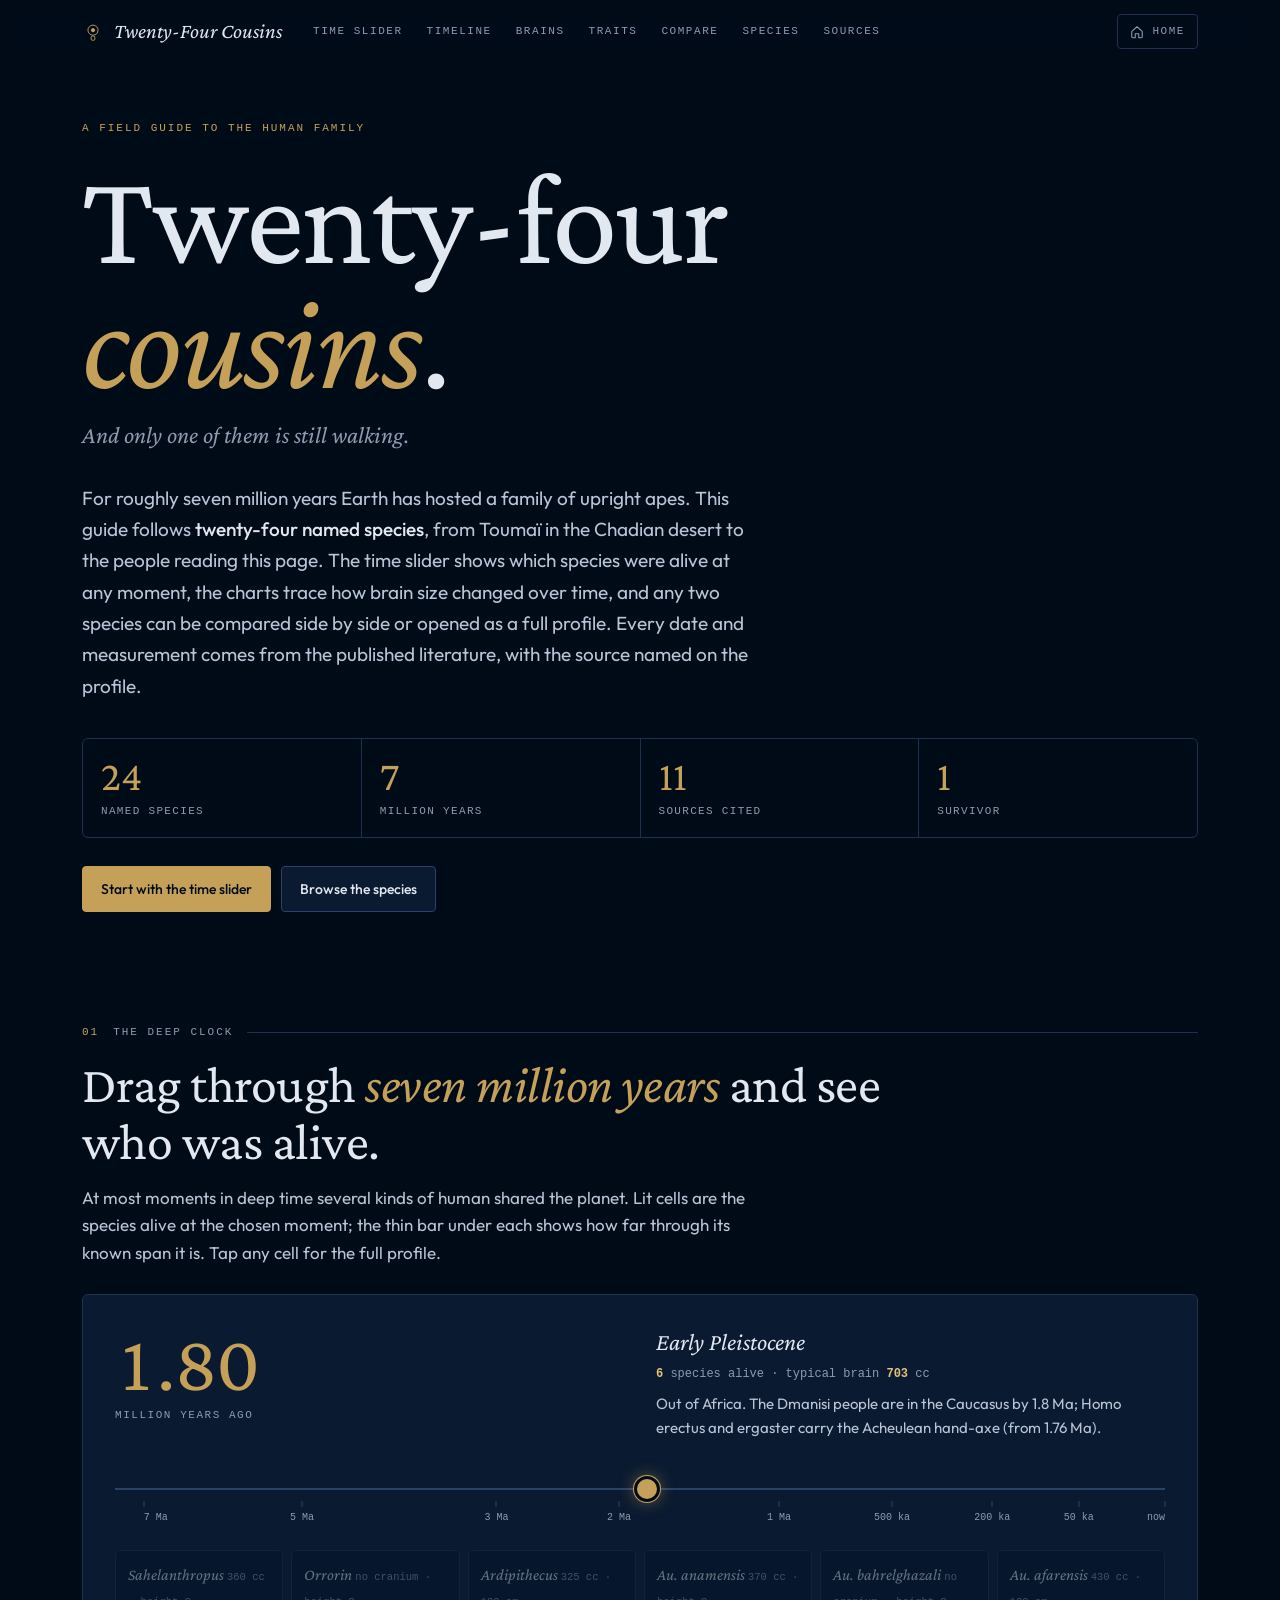
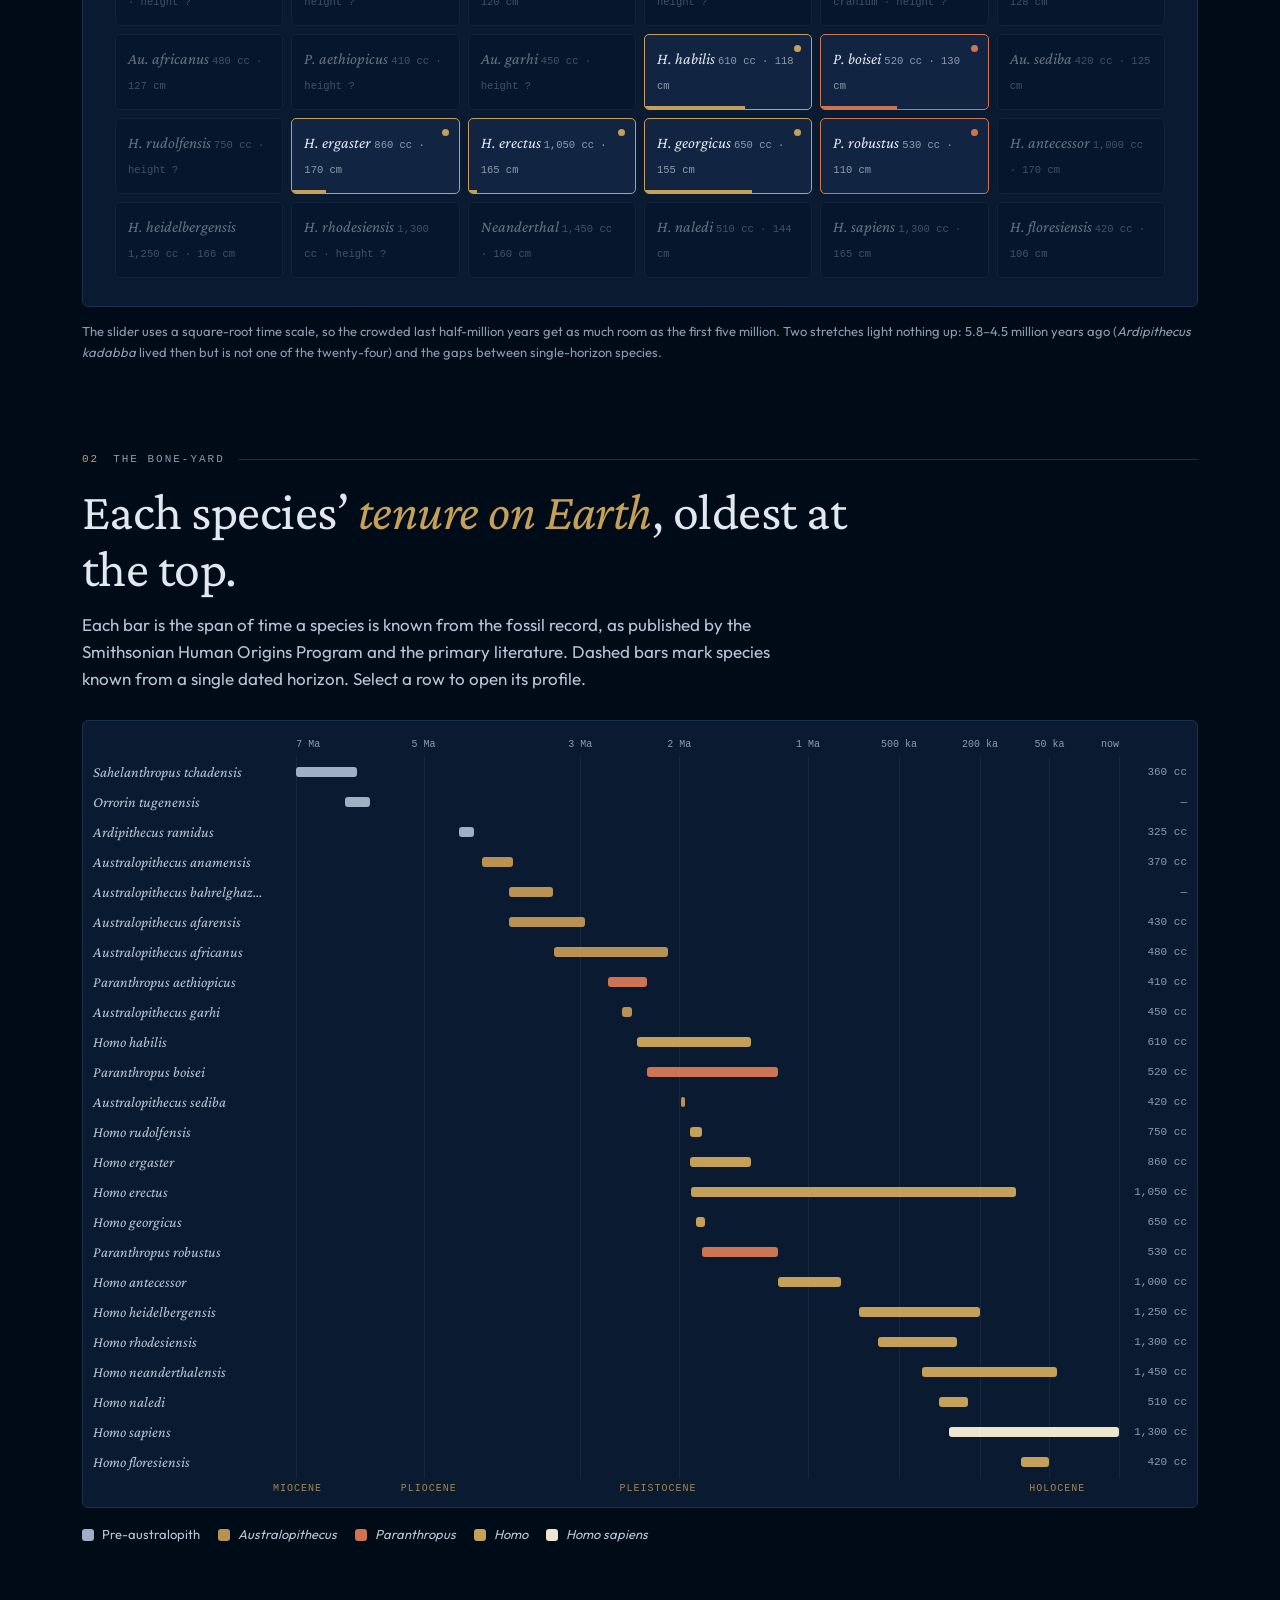
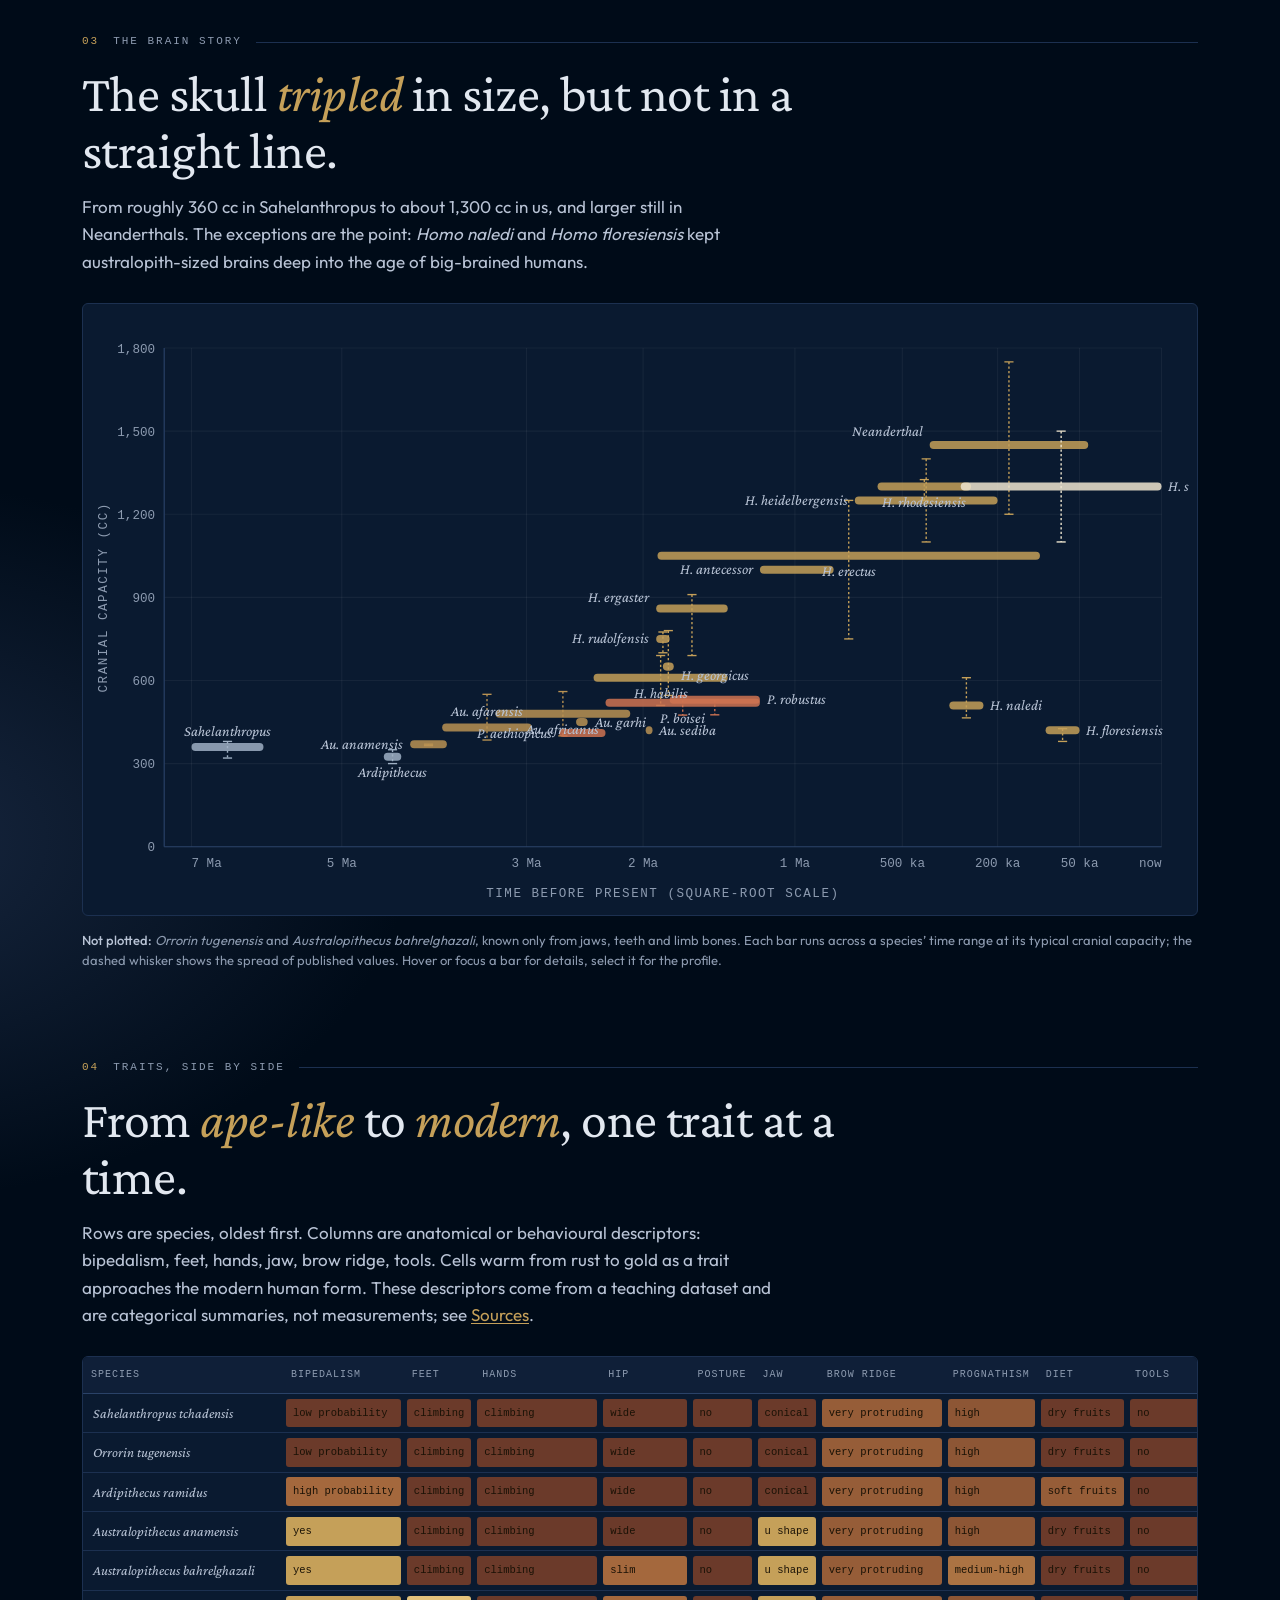
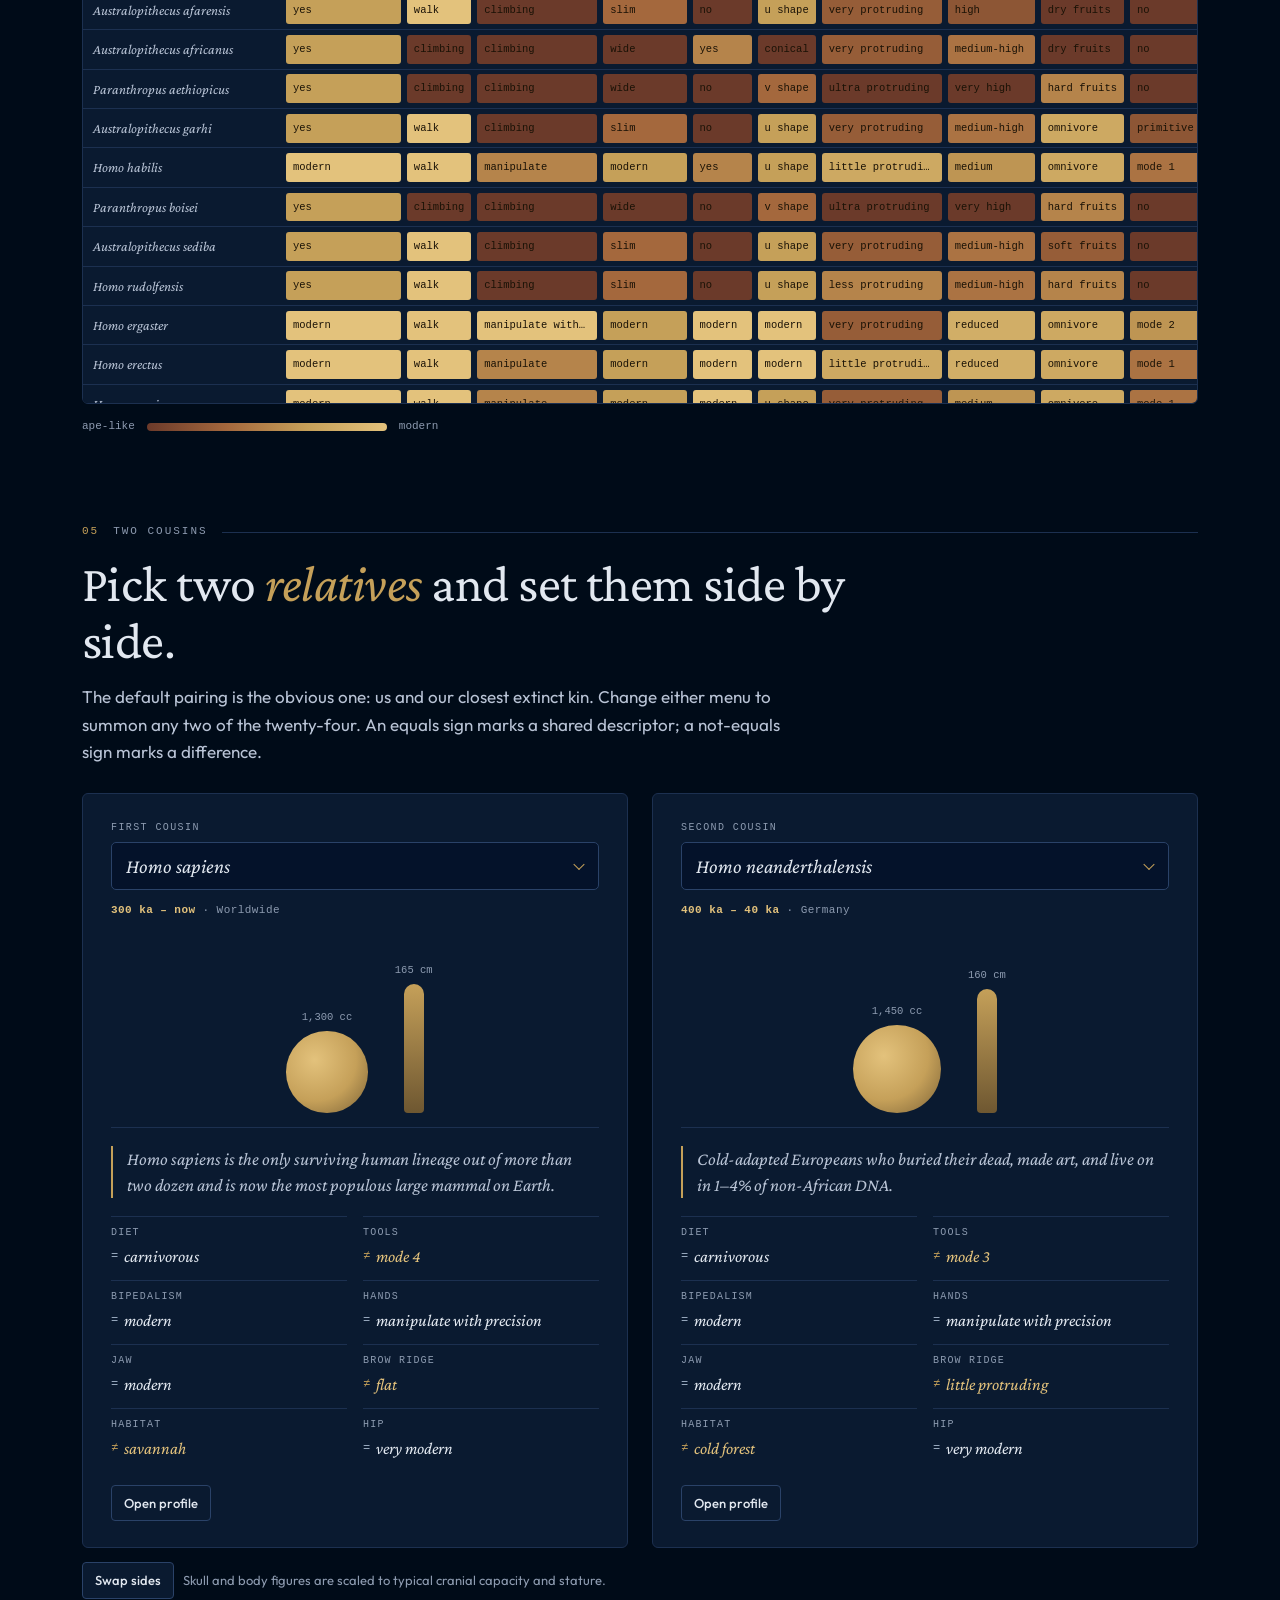
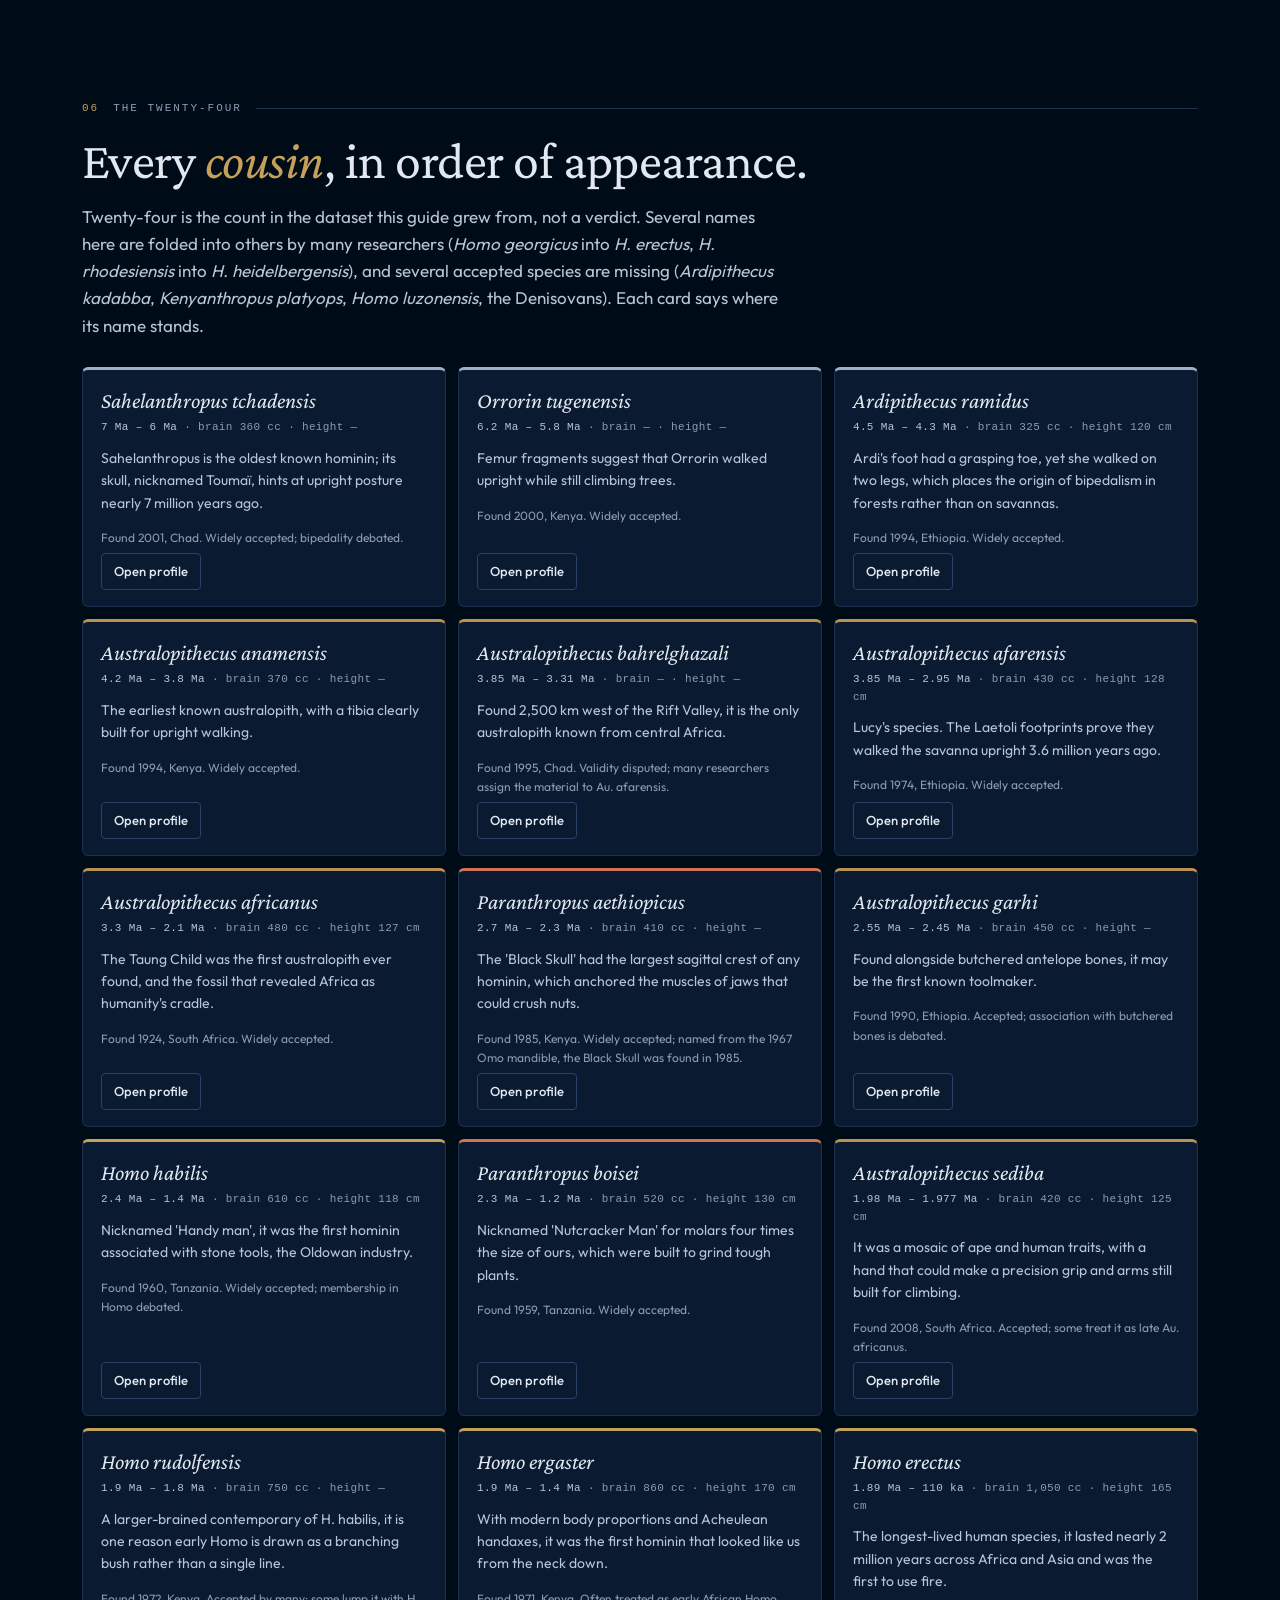
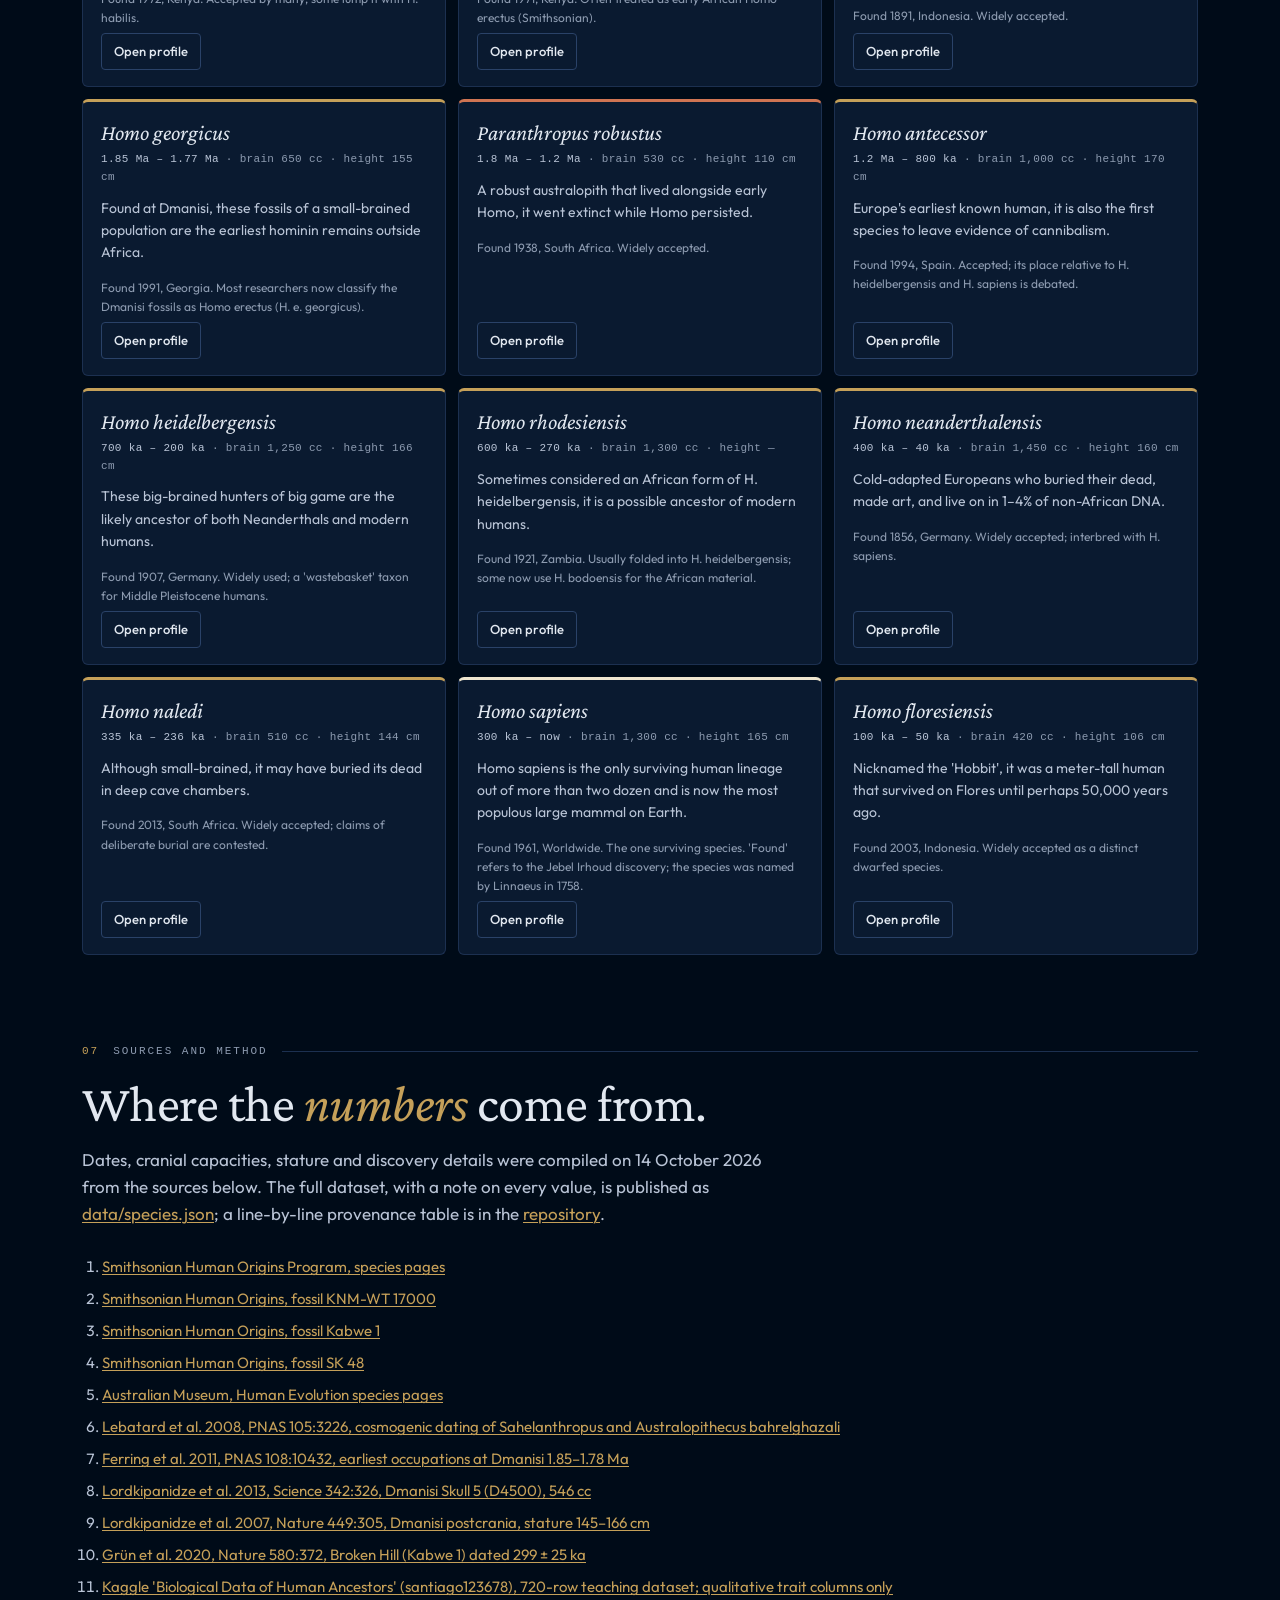
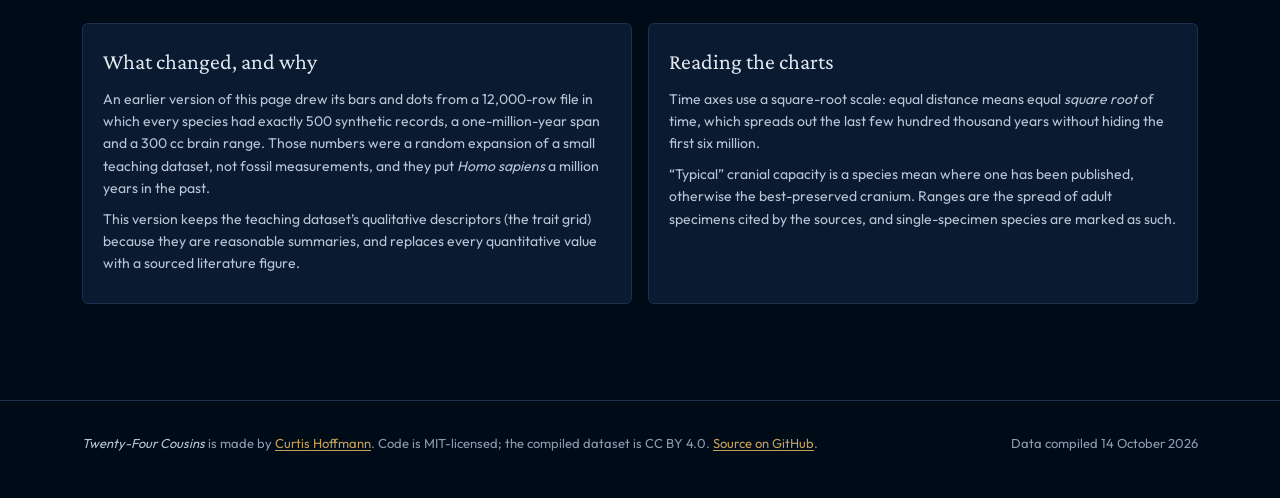
==== commit 87eb2376: "Copy edit: species facts as plain sentences; hero line kept to the hero The twenty species fact line" ====
--- a/index.html
+++ b/index.html
@@ -18,7 +18,7 @@
 <meta property="og:type" content="website">
 <meta property="og:site_name" content="Curtis Hoffmann">
 <meta property="og:title" content="Twenty-Four Cousins — a field guide to the human family">
-<meta property="og:description" content="Twenty-four hominin species, seven million years, one survivor. Drag through deep time, compare brains and traits, and open a sourced profile for every species.">
+<meta property="og:description" content="An interactive guide to twenty-four hominin species across seven million years, of which only Homo sapiens survives, with a time slider, brain and trait comparisons, and a sourced profile for every species.">
 <meta property="og:url" content="https://curtishoffmann.com/humanevolution/">
 <meta property="og:image" content="https://curtishoffmann.com/humanevolution/assets/og-image.png">
 <meta property="og:image:width" content="1200">
@@ -26,13 +26,13 @@
 <meta property="og:image:alt" content="Twenty-Four Cousins: a timeline of 24 hominin species on a midnight background">
 <meta name="twitter:card" content="summary_large_image">
 <meta name="twitter:title" content="Twenty-Four Cousins — a field guide to the human family">
-<meta name="twitter:description" content="Twenty-four hominin species, seven million years, one survivor. An interactive, sourced guide.">
+<meta name="twitter:description" content="An interactive guide to twenty-four hominin species over seven million years, with every date and measurement sourced to the published literature.">
 <meta name="twitter:image" content="https://curtishoffmann.com/humanevolution/assets/og-image.png">
 
 <link rel="preconnect" href="https://fonts.googleapis.com">
 <link rel="preconnect" href="https://fonts.gstatic.com" crossorigin>
 <link href="https://fonts.googleapis.com/css2?family=Crimson+Pro:ital,wght@0,400;0,600;1,400&family=Outfit:wght@400;500;600&display=swap" rel="stylesheet">
-<link rel="stylesheet" href="assets/styles.css?v=5b471f47a9">
+<link rel="stylesheet" href="assets/styles.css?v=d7b7c6025c">
 
 <script type="application/ld+json">
 {
@@ -249,7 +249,7 @@
   <p class="lead">
     For roughly seven million years Earth has hosted a family of upright apes. This guide follows
     <strong>twenty-four named species</strong>, from Toumaï in the Chadian desert to the people reading this page.
-    Drag through deep time, watch brains grow, compare any two cousins, and open a profile for each species.
+    The time slider shows which species were alive at any moment, the charts trace how brain size changed over time, and any two species can be compared side by side or opened as a full profile.
     Every date and measurement comes from the published literature, with the source named on the profile.
   </p>
   <div class="stats" role="list">
@@ -380,21 +380,21 @@
     <article class="card sp" id="sahelanthropus-tchadensis" style="--group:var(--c-pre)">
       <h3>Sahelanthropus tchadensis</h3>
       <div class="meta"><b>7 Ma – 6 Ma</b> · brain 360 cc · height —</div>
-      <p>The oldest known hominin — its skull, nicknamed Toumaï, hints at upright posture nearly 7 million years ago.</p>
+      <p>Sahelanthropus is the oldest known hominin; its skull, nicknamed Toumaï, hints at upright posture nearly 7 million years ago.</p>
       <div class="status">Found 2001, Chad. Widely accepted; bipedality debated.</div>
       <div class="row"><button class="btn small" type="button" data-open="sahelanthropus-tchadensis">Open profile</button></div>
     </article>
     <article class="card sp" id="orrorin-tugenensis" style="--group:var(--c-pre)">
       <h3>Orrorin tugenensis</h3>
       <div class="meta"><b>6.2 Ma – 5.8 Ma</b> · brain — · height —</div>
-      <p>Femur fragments suggest Orrorin walked upright while still climbing trees — a dual-purpose ape.</p>
+      <p>Femur fragments suggest that Orrorin walked upright while still climbing trees.</p>
       <div class="status">Found 2000, Kenya. Widely accepted.</div>
       <div class="row"><button class="btn small" type="button" data-open="orrorin-tugenensis">Open profile</button></div>
     </article>
     <article class="card sp" id="ardipithecus-ramidus" style="--group:var(--c-pre)">
       <h3>Ardipithecus ramidus</h3>
       <div class="meta"><b>4.5 Ma – 4.3 Ma</b> · brain 325 cc · height 120 cm</div>
-      <p>Ardi&#x27;s foot had a grasping toe yet she walked on two legs — bipedalism evolved in forests, not savannas.</p>
+      <p>Ardi&#x27;s foot had a grasping toe, yet she walked on two legs, which places the origin of bipedalism in forests rather than on savannas.</p>
       <div class="status">Found 1994, Ethiopia. Widely accepted.</div>
       <div class="row"><button class="btn small" type="button" data-open="ardipithecus-ramidus">Open profile</button></div>
     </article>
@@ -408,7 +408,7 @@
     <article class="card sp" id="australopithecus-bahrelghazali" style="--group:var(--c-australopithecus)">
       <h3>Australopithecus bahrelghazali</h3>
       <div class="meta"><b>3.85 Ma – 3.31 Ma</b> · brain — · height —</div>
-      <p>Found 2,500 km west of the Rift Valley — the only australopith from central Africa.</p>
+      <p>Found 2,500 km west of the Rift Valley, it is the only australopith known from central Africa.</p>
       <div class="status">Found 1995, Chad. Validity disputed; many researchers assign the material to Au. afarensis.</div>
       <div class="row"><button class="btn small" type="button" data-open="australopithecus-bahrelghazali">Open profile</button></div>
     </article>
@@ -429,91 +429,91 @@
     <article class="card sp" id="paranthropus-aethiopicus" style="--group:var(--c-paranthropus)">
       <h3>Paranthropus aethiopicus</h3>
       <div class="meta"><b>2.7 Ma – 2.3 Ma</b> · brain 410 cc · height —</div>
-      <p>The &#x27;Black Skull&#x27; had the largest sagittal crest of any hominin — anchoring jaws that could crush nuts.</p>
+      <p>The &#x27;Black Skull&#x27; had the largest sagittal crest of any hominin, which anchored the muscles of jaws that could crush nuts.</p>
       <div class="status">Found 1985, Kenya. Widely accepted; named from the 1967 Omo mandible, the Black Skull was found in 1985.</div>
       <div class="row"><button class="btn small" type="button" data-open="paranthropus-aethiopicus">Open profile</button></div>
     </article>
     <article class="card sp" id="australopithecus-garhi" style="--group:var(--c-australopithecus)">
       <h3>Australopithecus garhi</h3>
       <div class="meta"><b>2.55 Ma – 2.45 Ma</b> · brain 450 cc · height —</div>
-      <p>Found alongside butchered antelope bones — possibly the first known toolmaker.</p>
+      <p>Found alongside butchered antelope bones, it may be the first known toolmaker.</p>
       <div class="status">Found 1990, Ethiopia. Accepted; association with butchered bones is debated.</div>
       <div class="row"><button class="btn small" type="button" data-open="australopithecus-garhi">Open profile</button></div>
     </article>
     <article class="card sp" id="homo-habilis" style="--group:var(--c-homo)">
       <h3>Homo habilis</h3>
       <div class="meta"><b>2.4 Ma – 1.4 Ma</b> · brain 610 cc · height 118 cm</div>
-      <p>&#x27;Handy man&#x27; — the first hominin associated with stone tools, the Oldowan industry.</p>
+      <p>Nicknamed &#x27;Handy man&#x27;, it was the first hominin associated with stone tools, the Oldowan industry.</p>
       <div class="status">Found 1960, Tanzania. Widely accepted; membership in Homo debated.</div>
       <div class="row"><button class="btn small" type="button" data-open="homo-habilis">Open profile</button></div>
     </article>
     <article class="card sp" id="paranthropus-boisei" style="--group:var(--c-paranthropus)">
       <h3>Paranthropus boisei</h3>
       <div class="meta"><b>2.3 Ma – 1.2 Ma</b> · brain 520 cc · height 130 cm</div>
-      <p>Nicknamed &#x27;Nutcracker Man&#x27; for molars four times the size of ours — built to grind tough plants.</p>
+      <p>Nicknamed &#x27;Nutcracker Man&#x27; for molars four times the size of ours, which were built to grind tough plants.</p>
       <div class="status">Found 1959, Tanzania. Widely accepted.</div>
       <div class="row"><button class="btn small" type="button" data-open="paranthropus-boisei">Open profile</button></div>
     </article>
     <article class="card sp" id="australopithecus-sediba" style="--group:var(--c-australopithecus)">
       <h3>Australopithecus sediba</h3>
       <div class="meta"><b>1.98 Ma – 1.977 Ma</b> · brain 420 cc · height 125 cm</div>
-      <p>A mosaic of ape and human traits — its hand could precision-grip, but its arms were still built for climbing.</p>
+      <p>It was a mosaic of ape and human traits, with a hand that could make a precision grip and arms still built for climbing.</p>
       <div class="status">Found 2008, South Africa. Accepted; some treat it as late Au. africanus.</div>
       <div class="row"><button class="btn small" type="button" data-open="australopithecus-sediba">Open profile</button></div>
     </article>
     <article class="card sp" id="homo-rudolfensis" style="--group:var(--c-homo)">
       <h3>Homo rudolfensis</h3>
       <div class="meta"><b>1.9 Ma – 1.8 Ma</b> · brain 750 cc · height —</div>
-      <p>A larger-brained contemporary of H. habilis — early Homo was a bushy tree, not a single line.</p>
+      <p>A larger-brained contemporary of H. habilis, it is one reason early Homo is drawn as a branching bush rather than a single line.</p>
       <div class="status">Found 1972, Kenya. Accepted by many; some lump it with H. habilis.</div>
       <div class="row"><button class="btn small" type="button" data-open="homo-rudolfensis">Open profile</button></div>
     </article>
     <article class="card sp" id="homo-ergaster" style="--group:var(--c-homo)">
       <h3>Homo ergaster</h3>
       <div class="meta"><b>1.9 Ma – 1.4 Ma</b> · brain 860 cc · height 170 cm</div>
-      <p>Modern body proportions and Acheulean handaxes — the first hominin who looked, from the neck down, like us.</p>
+      <p>With modern body proportions and Acheulean handaxes, it was the first hominin that looked like us from the neck down.</p>
       <div class="status">Found 1971, Kenya. Often treated as early African Homo erectus (Smithsonian).</div>
       <div class="row"><button class="btn small" type="button" data-open="homo-ergaster">Open profile</button></div>
     </article>
     <article class="card sp" id="homo-erectus" style="--group:var(--c-homo)">
       <h3>Homo erectus</h3>
       <div class="meta"><b>1.89 Ma – 110 ka</b> · brain 1,050 cc · height 165 cm</div>
-      <p>The longest-lived human species — nearly 2 million years across Africa and Asia, and the first to use fire.</p>
-      <div class="status">Found 1891, Indonesia. Widely accepted; the longest-lived human species.</div>
+      <p>The longest-lived human species, it lasted nearly 2 million years across Africa and Asia and was the first to use fire.</p>
+      <div class="status">Found 1891, Indonesia. Widely accepted.</div>
       <div class="row"><button class="btn small" type="button" data-open="homo-erectus">Open profile</button></div>
     </article>
     <article class="card sp" id="homo-georgicus" style="--group:var(--c-homo)">
       <h3>Homo georgicus</h3>
       <div class="meta"><b>1.85 Ma – 1.77 Ma</b> · brain 650 cc · height 155 cm</div>
-      <p>Found at Dmanisi — the earliest hominin remains outside Africa, a small-brained pioneer.</p>
+      <p>Found at Dmanisi, these fossils of a small-brained population are the earliest hominin remains outside Africa.</p>
       <div class="status">Found 1991, Georgia. Most researchers now classify the Dmanisi fossils as Homo erectus (H. e. georgicus).</div>
       <div class="row"><button class="btn small" type="button" data-open="homo-georgicus">Open profile</button></div>
     </article>
     <article class="card sp" id="paranthropus-robustus" style="--group:var(--c-paranthropus)">
       <h3>Paranthropus robustus</h3>
       <div class="meta"><b>1.8 Ma – 1.2 Ma</b> · brain 530 cc · height 110 cm</div>
-      <p>A robust australopith that lived alongside early Homo — and lost the evolutionary race.</p>
+      <p>A robust australopith that lived alongside early Homo, it went extinct while Homo persisted.</p>
       <div class="status">Found 1938, South Africa. Widely accepted.</div>
       <div class="row"><button class="btn small" type="button" data-open="paranthropus-robustus">Open profile</button></div>
     </article>
     <article class="card sp" id="homo-antecessor" style="--group:var(--c-homo)">
       <h3>Homo antecessor</h3>
       <div class="meta"><b>1.2 Ma – 800 ka</b> · brain 1,000 cc · height 170 cm</div>
-      <p>Europe&#x27;s earliest known human — and the first to leave evidence of cannibalism.</p>
+      <p>Europe&#x27;s earliest known human, it is also the first species to leave evidence of cannibalism.</p>
       <div class="status">Found 1994, Spain. Accepted; its place relative to H. heidelbergensis and H. sapiens is debated.</div>
       <div class="row"><button class="btn small" type="button" data-open="homo-antecessor">Open profile</button></div>
     </article>
     <article class="card sp" id="homo-heidelbergensis" style="--group:var(--c-homo)">
       <h3>Homo heidelbergensis</h3>
       <div class="meta"><b>700 ka – 200 ka</b> · brain 1,250 cc · height 166 cm</div>
-      <p>Big-brained big-game hunters — the likely ancestor of both Neanderthals and us.</p>
+      <p>These big-brained hunters of big game are the likely ancestor of both Neanderthals and modern humans.</p>
       <div class="status">Found 1907, Germany. Widely used; a &#x27;wastebasket&#x27; taxon for Middle Pleistocene humans.</div>
       <div class="row"><button class="btn small" type="button" data-open="homo-heidelbergensis">Open profile</button></div>
     </article>
     <article class="card sp" id="homo-rhodesiensis" style="--group:var(--c-homo)">
       <h3>Homo rhodesiensis</h3>
       <div class="meta"><b>600 ka – 270 ka</b> · brain 1,300 cc · height —</div>
-      <p>Sometimes considered an African Heidelbergensis — a possible ancestor of modern humans.</p>
+      <p>Sometimes considered an African form of H. heidelbergensis, it is a possible ancestor of modern humans.</p>
       <div class="status">Found 1921, Zambia. Usually folded into H. heidelbergensis; some now use H. bodoensis for the African material.</div>
       <div class="row"><button class="btn small" type="button" data-open="homo-rhodesiensis">Open profile</button></div>
     </article>
@@ -527,21 +527,21 @@
     <article class="card sp" id="homo-naledi" style="--group:var(--c-homo)">
       <h3>Homo naledi</h3>
       <div class="meta"><b>335 ka – 236 ka</b> · brain 510 cc · height 144 cm</div>
-      <p>Small-brained yet possibly buried its dead in deep cave chambers — a stunning recent discovery.</p>
+      <p>Although small-brained, it may have buried its dead in deep cave chambers.</p>
       <div class="status">Found 2013, South Africa. Widely accepted; claims of deliberate burial are contested.</div>
       <div class="row"><button class="btn small" type="button" data-open="homo-naledi">Open profile</button></div>
     </article>
     <article class="card sp" id="homo-sapiens" style="--group:var(--c-sapiens)">
       <h3>Homo sapiens</h3>
       <div class="meta"><b>300 ka – now</b> · brain 1,300 cc · height 165 cm</div>
-      <p>Us. The only surviving human lineage out of more than two dozen — and now the most populous large mammal on Earth.</p>
+      <p>Homo sapiens is the only surviving human lineage out of more than two dozen and is now the most populous large mammal on Earth.</p>
       <div class="status">Found 1961, Worldwide. The one surviving species. &#x27;Found&#x27; refers to the Jebel Irhoud discovery; the species was named by Linnaeus in 1758.</div>
       <div class="row"><button class="btn small" type="button" data-open="homo-sapiens">Open profile</button></div>
     </article>
     <article class="card sp" id="homo-floresiensis" style="--group:var(--c-homo)">
       <h3>Homo floresiensis</h3>
       <div class="meta"><b>100 ka – 50 ka</b> · brain 420 cc · height 106 cm</div>
-      <p>The &#x27;Hobbit&#x27; — a meter-tall human that survived on Flores until perhaps 50,000 years ago.</p>
+      <p>Nicknamed the &#x27;Hobbit&#x27;, it was a meter-tall human that survived on Flores until perhaps 50,000 years ago.</p>
       <div class="status">Found 2003, Indonesia. Widely accepted as a distinct dwarfed species.</div>
       <div class="row"><button class="btn small" type="button" data-open="homo-floresiensis">Open profile</button></div>
     </article>
@@ -620,7 +620,7 @@
   </div>
 </aside>
 
-<script type="application/json" id="species-data">{"title":"Twenty-Four Cousins — species dataset","version":"2026-10-14","units":{"time":"million years ago (Ma)","cranial_cc":"cubic centimeters","height_cm":"centimeters"},"notes":["Numeric fields are literature values; each species lists the sources used.","The 'traits' block is carried over from the Kaggle teaching dataset (qualitative, categorical) and has not been independently verified.","The species list follows the Kaggle dataset (24 names). Several are lumped by many researchers: see each 'status'.","'found' is the year the first fossils were recovered; 'named' is the year the species name was published."],"sources":{"SI":{"label":"Smithsonian Human Origins Program, species pages","url":"https://humanorigins.si.edu/evidence/human-fossils/species"},"SI-WT17000":{"label":"Smithsonian Human Origins, fossil KNM-WT 17000","url":"https://humanorigins.si.edu/evidence/human-fossils/fossils/knm-wt-17000"},"SI-KABWE":{"label":"Smithsonian Human Origins, fossil Kabwe 1","url":"https://humanorigins.si.edu/evidence/human-fossils/fossils/kabwe-1"},"SI-SK48":{"label":"Smithsonian Human Origins, fossil SK 48","url":"https://humanorigins.si.edu/evidence/human-fossils/fossils/sk-48"},"AM":{"label":"Australian Museum, Human Evolution species pages","url":"https://australian.museum/learn/science/human-evolution/"},"LEBATARD2008":{"label":"Lebatard et al. 2008, PNAS 105:3226, cosmogenic dating of Sahelanthropus and Australopithecus bahrelghazali","url":"https://pmc.ncbi.nlm.nih.gov/articles/PMC2265126"},"FERRING2011":{"label":"Ferring et al. 2011, PNAS 108:10432, earliest occupations at Dmanisi 1.85–1.78 Ma","url":"https://pmc.ncbi.nlm.nih.gov/articles/PMC3127884/"},"LORD2013":{"label":"Lordkipanidze et al. 2013, Science 342:326, Dmanisi Skull 5 (D4500), 546 cc","url":"https://doi.org/10.1126/science.1238484"},"LORD2007":{"label":"Lordkipanidze et al. 2007, Nature 449:305, Dmanisi postcrania, stature 145–166 cm","url":"https://doi.org/10.1038/nature06134"},"GRUN2020":{"label":"Grün et al. 2020, Nature 580:372, Broken Hill (Kabwe 1) dated 299 ± 25 ka","url":"https://doi.org/10.1038/s41586-020-2165-4"},"KAGGLE":{"label":"Kaggle 'Biological Data of Human Ancestors' (santiago123678), 720-row teaching dataset; qualitative trait columns only","url":"https://www.kaggle.com/datasets/santiago123678/biological-data-of-human-ancestors-data-sets"}},"species":[{"id":"sahelanthropus-tchadensis","name":"Sahelanthropus tchadensis","short":"Sahelanthropus","group":"Pre-australopith","nickname":"Toumaï","found":2001,"named":2002,"type_site":"Toros-Menalla (TM 266), Djurab Desert","country":"Chad","region":"Central Africa","time":{"max":7.0,"min":6.0,"note":"Smithsonian: 'sometime between 7 and 6 million years ago'; cosmogenic dating of the TM 266 level gives 7.04–6.83 Ma (Lebatard et al. 2008)."},"cranial_cc":{"mean":360,"min":320,"max":380,"note":"Estimated from the distorted Toumaï cranium; Australian Museum gives 320–380 cc."},"height_cm":{"mean":null,"min":null,"max":null,"note":"No limb bones securely assigned; body size probably chimpanzee-like (Smithsonian)."},"fact":"The oldest known hominin — its skull, nicknamed Toumaï, hints at upright posture nearly 7 million years ago.","status":"Widely accepted; bipedality debated.","sources":["SI","AM","LEBATARD2008"],"traits":{"habitat":"mixed","diet":"dry fruits","tecno":"no","tecno_type":"no","biped":"low probability","arms":"climbing","foots":"climbing","jaw":"conical","torus":"very protruding","prognathism":"high","foramen":"posterior","canine_size":"small","canine_shape":"conical","incisor":"small","enamel":"thick","sexdim":"high","hip":"wide","vertical":"no","anatomy":"old","migrated":"no","skeleton":"light"}},{"id":"orrorin-tugenensis","name":"Orrorin tugenensis","short":"Orrorin","group":"Pre-australopith","nickname":"Millennium Man","found":2000,"named":2001,"type_site":"Tugen Hills, Lukeino Formation","country":"Kenya","region":"East Africa","time":{"max":6.2,"min":5.8,"note":"Smithsonian: 'sometime between 6.2 and 5.8 million years ago'."},"cranial_cc":{"mean":null,"min":null,"max":null,"note":"No cranial remains."},"height_cm":{"mean":null,"min":null,"max":null,"note":"Chimpanzee-sized; body mass estimated at 30–50 kg from femur and humerus (Smithsonian)."},"fact":"Femur fragments suggest Orrorin walked upright while still climbing trees — a dual-purpose ape.","status":"Widely accepted.","sources":["SI","AM"],"traits":{"habitat":"forest","diet":"dry fruits","tecno":"no","tecno_type":"no","biped":"low probability","arms":"climbing","foots":"climbing","jaw":"conical","torus":"very protruding","prognathism":"high","foramen":"posterior","canine_size":"big","canine_shape":"conical","incisor":"small","enamel":"thick","sexdim":"high","hip":"wide","vertical":"no","anatomy":"old","migrated":"no","skeleton":"light"}},{"id":"ardipithecus-ramidus","name":"Ardipithecus ramidus","short":"Ardipithecus","group":"Pre-australopith","nickname":"Ardi","found":1994,"named":1995,"type_site":"Aramis, Middle Awash","country":"Ethiopia","region":"East Africa","time":{"max":4.5,"min":4.3,"note":"Smithsonian: 'about 4.4 million years ago'; Aramis horizon 4.4 Ma, Gona 4.5–4.3 Ma."},"cranial_cc":{"mean":325,"min":300,"max":350,"note":"Ardi (ARA-VP-6/500) cranium estimated at 300–350 cc (Australian Museum)."},"height_cm":{"mean":120,"min":null,"max":null,"note":"Female average 120 cm, 50 kg (Smithsonian)."},"fact":"Ardi's foot had a grasping toe yet she walked on two legs — bipedalism evolved in forests, not savannas.","status":"Widely accepted.","sources":["SI","AM"],"traits":{"habitat":"mixed","diet":"soft fruits","tecno":"no","tecno_type":"no","biped":"high probability","arms":"climbing","foots":"climbing","jaw":"conical","torus":"very protruding","prognathism":"high","foramen":"semi-anterior","canine_size":"small","canine_shape":"conical","incisor":"small","enamel":"thick-medium","sexdim":"medium-high","hip":"wide","vertical":"no","anatomy":"old","migrated":"no","skeleton":"light"}},{"id":"australopithecus-anamensis","name":"Australopithecus anamensis","short":"Au. anamensis","group":"Australopithecus","nickname":null,"found":1994,"named":1995,"type_site":"Kanapoi and Allia Bay, Lake Turkana","country":"Kenya","region":"East Africa","time":{"max":4.2,"min":3.8,"note":"Smithsonian: 'about 4.2 to 3.8 million years ago'."},"cranial_cc":{"mean":370,"min":365,"max":370,"note":"From the MRD cranium (Woranso-Mille, 2016): about 365–370 cc (Australian Museum)."},"height_cm":{"mean":null,"min":null,"max":null,"note":"Possibly the size of a female chimpanzee (Smithsonian)."},"fact":"The earliest known australopith, with a tibia clearly built for upright walking.","status":"Widely accepted.","sources":["SI","AM"],"traits":{"habitat":"forest-gallery","diet":"dry fruits","tecno":"no","tecno_type":"no","biped":"yes","arms":"climbing","foots":"climbing","jaw":"U shape","torus":"very protruding","prognathism":"high","foramen":"anterior","canine_size":"big","canine_shape":"incisiform","incisor":"big","enamel":"thick","sexdim":"high","hip":"wide","vertical":"no","anatomy":"mixed","migrated":"no","skeleton":"light"}},{"id":"australopithecus-bahrelghazali","name":"Australopithecus bahrelghazali","short":"Au. bahrelghazali","group":"Australopithecus","nickname":"Abel","found":1995,"named":1995,"type_site":"Koro Toro (KT 12), Bahr el Ghazal","country":"Chad","region":"Central Africa","time":{"max":3.85,"min":3.31,"note":"Cosmogenic 10Be/9Be date of the KT 12 level: 3.58 ± 0.27 Ma (Lebatard et al. 2008); shown as the 2σ range."},"cranial_cc":{"mean":null,"min":null,"max":null,"note":"Known only from a mandible and a premolar; no cranium."},"height_cm":{"mean":null,"min":null,"max":null,"note":"No postcranial remains."},"fact":"Found 2,500 km west of the Rift Valley — the only australopith from central Africa.","status":"Validity disputed; many researchers assign the material to Au. afarensis.","sources":["LEBATARD2008","AM"],"traits":{"habitat":"mixed","diet":"dry fruits","tecno":"no","tecno_type":"no","biped":"yes","arms":"climbing","foots":"climbing","jaw":"U shape","torus":"very protruding","prognathism":"medium-high","foramen":"anterior","canine_size":"big","canine_shape":"conical","incisor":"small","enamel":"thick","sexdim":"high","hip":"slim","vertical":"no","anatomy":"old","migrated":"no","skeleton":"light"}},{"id":"australopithecus-afarensis","name":"Australopithecus afarensis","short":"Au. afarensis","group":"Australopithecus","nickname":"Lucy","found":1974,"named":1978,"type_site":"Hadar (AL 288-1) and Laetoli (type LH 4)","country":"Ethiopia","region":"East Africa","time":{"max":3.85,"min":2.95,"note":"Smithsonian: 'between about 3.85 and 2.95 million years ago'."},"cranial_cc":{"mean":430,"min":385,"max":550,"note":"Average about 430 cc (Australian Museum); Smithsonian: 'usually less than 500 cc'."},"height_cm":{"mean":128,"min":105,"max":151,"note":"Females average 105 cm, males 151 cm (Smithsonian)."},"fact":"Lucy's species. The Laetoli footprints prove they walked the savanna upright 3.6 million years ago.","status":"Widely accepted.","sources":["SI","AM"],"traits":{"habitat":"mixed","diet":"dry fruits","tecno":"no","tecno_type":"no","biped":"yes","arms":"climbing","foots":"walk","jaw":"U shape","torus":"very protruding","prognathism":"high","foramen":"anterior","canine_size":"big","canine_shape":"incisiform","incisor":"big","enamel":"thick","sexdim":"high","hip":"slim","vertical":"no","anatomy":"old","migrated":"no","skeleton":"refined"}},{"id":"australopithecus-africanus","name":"Australopithecus africanus","short":"Au. africanus","group":"Australopithecus","nickname":"Taung Child / Mrs Ples","found":1924,"named":1925,"type_site":"Taung (type); Sterkfontein, Makapansgat","country":"South Africa","region":"Southern Africa","time":{"max":3.3,"min":2.1,"note":"Smithsonian: 'about 3.3 to 2.1 million years ago'."},"cranial_cc":{"mean":480,"min":400,"max":560,"note":"Average about 480 cc (Australian Museum); adult specimens span roughly 400–560 cc."},"height_cm":{"mean":127,"min":115,"max":138,"note":"Females average 115 cm, males 138 cm (Smithsonian)."},"fact":"The Taung Child was the first australopith ever found, and the fossil that revealed Africa as humanity's cradle.","status":"Widely accepted.","sources":["SI","AM"],"traits":{"habitat":"forest-gallery","diet":"dry fruits","tecno":"no","tecno_type":"no","biped":"yes","arms":"climbing","foots":"climbing","jaw":"conical","torus":"very protruding","prognathism":"medium-high","foramen":"anterior","canine_size":"small","canine_shape":"incisiform","incisor":"small","enamel":"thick","sexdim":"high","hip":"wide","vertical":"yes","anatomy":"old","migrated":"no","skeleton":"light"}},{"id":"paranthropus-aethiopicus","name":"Paranthropus aethiopicus","short":"P. aethiopicus","group":"Paranthropus","nickname":"Black Skull","found":1985,"named":1968,"type_site":"West Turkana (KNM-WT 17000); Omo (type mandible, 1967)","country":"Kenya","region":"East Africa","time":{"max":2.7,"min":2.3,"note":"Smithsonian: 'about 2.7 to 2.3 million years ago'."},"cranial_cc":{"mean":410,"min":410,"max":410,"note":"KNM-WT 17000: 410 cc (Smithsonian fossil page). Only one measurable cranium."},"height_cm":{"mean":null,"min":null,"max":null,"note":"No postcranial bones securely assigned (Smithsonian)."},"fact":"The 'Black Skull' had the largest sagittal crest of any hominin — anchoring jaws that could crush nuts.","status":"Widely accepted; named from the 1967 Omo mandible, the Black Skull was found in 1985.","sources":["SI","SI-WT17000"],"traits":{"habitat":"forest-savanna","diet":"hard fruits","tecno":"no","tecno_type":"no","biped":"yes","arms":"climbing","foots":"climbing","jaw":"V shape","torus":"ultra protruding","prognathism":"very high","foramen":"semi-anterior","canine_size":"big","canine_shape":"conical","incisor":"megadony","enamel":"very thick","sexdim":"high","hip":"wide","vertical":"no","anatomy":"old","migrated":"no","skeleton":"robust"}},{"id":"australopithecus-garhi","name":"Australopithecus garhi","short":"Au. garhi","group":"Australopithecus","nickname":null,"found":1990,"named":1999,"type_site":"Bouri, Middle Awash (BOU-VP-12/130)","country":"Ethiopia","region":"East Africa","time":{"max":2.55,"min":2.45,"note":"Smithsonian: 'about 2.5 million years ago'; drawn as a short bar because only one horizon is known."},"cranial_cc":{"mean":450,"min":450,"max":450,"note":"About 450 cc (Australian Museum). One partial cranium."},"height_cm":{"mean":null,"min":null,"max":null,"note":"Uncertain (Smithsonian)."},"fact":"Found alongside butchered antelope bones — possibly the first known toolmaker.","status":"Accepted; association with butchered bones is debated.","sources":["SI","AM"],"traits":{"habitat":"mixed","diet":"omnivore","tecno":"likely","tecno_type":"primitive","biped":"yes","arms":"climbing","foots":"walk","jaw":"U shape","torus":"very protruding","prognathism":"medium-high","foramen":"anterior","canine_size":"big","canine_shape":"conical","incisor":"big","enamel":"thick","sexdim":"high","hip":"slim","vertical":"no","anatomy":"old","migrated":"no","skeleton":"light"}},{"id":"homo-habilis","name":"Homo habilis","short":"H. habilis","group":"Homo","nickname":"Handy Man","found":1960,"named":1964,"type_site":"Olduvai Gorge (OH 7)","country":"Tanzania","region":"East and Southern Africa","time":{"max":2.4,"min":1.4,"note":"Smithsonian: '2.4 million to 1.4 million years ago'."},"cranial_cc":{"mean":610,"min":510,"max":690,"note":"Average about 610 cc; KNM-ER 1813 is 510 cc (Australian Museum)."},"height_cm":{"mean":118,"min":100,"max":135,"note":"Average 100–135 cm (Smithsonian)."},"fact":"'Handy man' — the first hominin associated with stone tools, the Oldowan industry.","status":"Widely accepted; membership in Homo debated.","sources":["SI","AM"],"traits":{"habitat":"savannah","diet":"omnivore","tecno":"yes","tecno_type":"mode 1","biped":"modern","arms":"manipulate","foots":"walk","jaw":"U shape","torus":"little protruding","prognathism":"medium","foramen":"anterior","canine_size":"small","canine_shape":"incisiform","incisor":"small","enamel":"medium-thin","sexdim":"medium-high","hip":"modern","vertical":"yes","anatomy":"modern","migrated":"yes","skeleton":"robust"}},{"id":"paranthropus-boisei","name":"Paranthropus boisei","short":"P. boisei","group":"Paranthropus","nickname":"Nutcracker Man / Zinj","found":1959,"named":1959,"type_site":"Olduvai Gorge (OH 5)","country":"Tanzania","region":"East Africa","time":{"max":2.3,"min":1.2,"note":"Smithsonian: 'about 2.3 to 1.2 million years ago'."},"cranial_cc":{"mean":520,"min":475,"max":545,"note":"KNM-ER 406 about 510 cc; OH 5 about 530 cc; species values cluster around 500–550 cc."},"height_cm":{"mean":130,"min":124,"max":137,"note":"Females average 124 cm, males 137 cm (Smithsonian)."},"fact":"Nicknamed 'Nutcracker Man' for molars four times the size of ours — built to grind tough plants.","status":"Widely accepted.","sources":["SI","AM"],"traits":{"habitat":"forest","diet":"hard fruits","tecno":"no","tecno_type":"no","biped":"yes","arms":"climbing","foots":"climbing","jaw":"V shape","torus":"ultra protruding","prognathism":"very high","foramen":"semi-anterior","canine_size":"big","canine_shape":"conical","incisor":"megadony","enamel":"very thick","sexdim":"high","hip":"wide","vertical":"no","anatomy":"old","migrated":"no","skeleton":"robust"}},{"id":"australopithecus-sediba","name":"Australopithecus sediba","short":"Au. sediba","group":"Australopithecus","nickname":"Karabo (MH1)","found":2008,"named":2010,"type_site":"Malapa","country":"South Africa","region":"Southern Africa","time":{"max":1.98,"min":1.977,"note":"Smithsonian: 'between 1.977 and 1.98 million years ago'; a single, tightly dated deposit."},"cranial_cc":{"mean":420,"min":420,"max":420,"note":"MH1 estimated at about 420 cc (Australian Museum)."},"height_cm":{"mean":125,"min":120,"max":130,"note":"About 1.2–1.3 m (Smithsonian, Australian Museum)."},"fact":"A mosaic of ape and human traits — its hand could precision-grip, but its arms were still built for climbing.","status":"Accepted; some treat it as late Au. africanus.","sources":["SI","AM"],"traits":{"habitat":"mixed","diet":"soft fruits","tecno":"no","tecno_type":"no","biped":"yes","arms":"climbing","foots":"walk","jaw":"U shape","torus":"very protruding","prognathism":"medium-high","foramen":"anterior","canine_size":"small","canine_shape":"conical","incisor":"small","enamel":"medium-thin","sexdim":"high","hip":"slim","vertical":"no","anatomy":"old","migrated":"no","skeleton":"light"}},{"id":"homo-rudolfensis","name":"Homo rudolfensis","short":"H. rudolfensis","group":"Homo","nickname":"KNM-ER 1470","found":1972,"named":1986,"type_site":"Koobi Fora, Lake Turkana","country":"Kenya","region":"East Africa","time":{"max":1.9,"min":1.8,"note":"Smithsonian: 'about 1.9 million to 1.8 million years ago'."},"cranial_cc":{"mean":750,"min":700,"max":775,"note":"KNM-ER 1470: about 775 cc (Smithsonian); average about 750 cc (Australian Museum)."},"height_cm":{"mean":null,"min":null,"max":null,"note":"Unknown; no securely associated limb bones (Smithsonian)."},"fact":"A larger-brained contemporary of H. habilis — early Homo was a bushy tree, not a single line.","status":"Accepted by many; some lump it with H. habilis.","sources":["SI","AM"],"traits":{"habitat":"savannah","diet":"hard fruits","tecno":"no","tecno_type":"no","biped":"yes","arms":"climbing","foots":"walk","jaw":"U shape","torus":"less protruding","prognathism":"medium-high","foramen":"anterior","canine_size":"big","canine_shape":"conical","incisor":"small","enamel":"thick","sexdim":"high","hip":"slim","vertical":"no","anatomy":"mixed","migrated":"no","skeleton":"refined"}},{"id":"homo-ergaster","name":"Homo ergaster","short":"H. ergaster","group":"Homo","nickname":"Turkana Boy","found":1971,"named":1975,"type_site":"Koobi Fora (KNM-ER 992); Nariokotome (KNM-WT 15000)","country":"Kenya","region":"East Africa","time":{"max":1.9,"min":1.4,"note":"Core group 1.9–1.5 Ma (Australian Museum); African material spans about 1.9–1.4 Ma."},"cranial_cc":{"mean":860,"min":690,"max":910,"note":"Average about 860 cc (Australian Museum); KNM-ER 42700 about 690 cc; Turkana Boy about 880 cc, projected 910 cc as an adult."},"height_cm":{"mean":170,"min":160,"max":180,"note":"Females about 160 cm, males about 180 cm (Australian Museum); Turkana Boy projected 1.8 m or more."},"fact":"Modern body proportions and Acheulean handaxes — the first hominin who looked, from the neck down, like us.","status":"Often treated as early African Homo erectus (Smithsonian).","sources":["AM","SI"],"traits":{"habitat":"savannah","diet":"omnivore","tecno":"yes","tecno_type":"mode 2","biped":"modern","arms":"manipulate with precision","foots":"walk","jaw":"modern","torus":"very protruding","prognathism":"reduced","foramen":"modern","canine_size":"small","canine_shape":"incisiform","incisor":"very small","enamel":"medium-thin","sexdim":"medium-high","hip":"modern","vertical":"modern","anatomy":"modern","migrated":"yes","skeleton":"robust"}},{"id":"homo-erectus","name":"Homo erectus","short":"H. erectus","group":"Homo","nickname":"Java Man / Peking Man","found":1891,"named":1894,"type_site":"Trinil (Trinil 2)","country":"Indonesia","region":"Africa, West Asia, East Asia","time":{"max":1.89,"min":0.11,"note":"Smithsonian: 'between about 1.89 million and 110,000 years ago'."},"cranial_cc":{"mean":1050,"min":750,"max":1250,"note":"Average about 1,050 cc (Australian Museum); adult crania span roughly 750–1,250 cc."},"height_cm":{"mean":165,"min":145,"max":185,"note":"Ranges 145–185 cm (Smithsonian)."},"fact":"The longest-lived human species — nearly 2 million years across Africa and Asia, and the first to use fire.","status":"Widely accepted; the longest-lived human species.","sources":["SI","AM"],"traits":{"habitat":"savannah","diet":"omnivore","tecno":"yes","tecno_type":"mode 1","biped":"modern","arms":"manipulate","foots":"walk","jaw":"modern","torus":"little protruding","prognathism":"reduced","foramen":"modern","canine_size":"small","canine_shape":"incisiform","incisor":"very small","enamel":"thick","sexdim":"medium-high","hip":"modern","vertical":"modern","anatomy":"modern","migrated":"yes","skeleton":"robust"}},{"id":"homo-georgicus","name":"Homo georgicus","short":"H. georgicus","group":"Homo","nickname":"Dmanisi hominins","found":1991,"named":2002,"type_site":"Dmanisi","country":"Georgia","region":"Caucasus (West Asia)","time":{"max":1.85,"min":1.77,"note":"Site occupation 1.85–1.78 Ma; hominin fossils about 1.77 Ma (Ferring et al. 2011)."},"cranial_cc":{"mean":650,"min":546,"max":780,"note":"Five crania: D4500 546 cc (Lordkipanidze et al. 2013), D2700 about 600, D2282 about 650, D2280 about 780 cc."},"height_cm":{"mean":155,"min":145,"max":166,"note":"Stature 145–166 cm from Dmanisi postcrania (Lordkipanidze et al. 2007)."},"fact":"Found at Dmanisi — the earliest hominin remains outside Africa, a small-brained pioneer.","status":"Most researchers now classify the Dmanisi fossils as Homo erectus (H. e. georgicus).","sources":["FERRING2011","LORD2013","LORD2007","AM"],"traits":{"habitat":"savannah","diet":"omnivore","tecno":"yes","tecno_type":"mode 1","biped":"modern","arms":"manipulate","foots":"walk","jaw":"U shape","torus":"very protruding","prognathism":"medium","foramen":"anterior","canine_size":"small","canine_shape":"incisiform","incisor":"medium large","enamel":"medium-thin","sexdim":"medium-high","hip":"modern","vertical":"modern","anatomy":"modern","migrated":"yes","skeleton":"robust"}},{"id":"paranthropus-robustus","name":"Paranthropus robustus","short":"P. robustus","group":"Paranthropus","nickname":null,"found":1938,"named":1938,"type_site":"Kromdraai (type); Swartkrans, Drimolen","country":"South Africa","region":"Southern Africa","time":{"max":1.8,"min":1.2,"note":"Smithsonian: 'about 1.8 to 1.2 million years ago'; Drimolen material pushes the origin to about 2.0 Ma."},"cranial_cc":{"mean":530,"min":476,"max":530,"note":"Species average about 530 cc; SK 1585 endocast 476 cc."},"height_cm":{"mean":110,"min":100,"max":120,"note":"Females about 100 cm, males about 120 cm (Smithsonian)."},"fact":"A robust australopith that lived alongside early Homo — and lost the evolutionary race.","status":"Widely accepted.","sources":["SI","SI-SK48"],"traits":{"habitat":"jungle","diet":"hard fruits","tecno":"no","tecno_type":"no","biped":"yes","arms":"climbing","foots":"climbing","jaw":"V shape","torus":"ultra protruding","prognathism":"very high","foramen":"semi-anterior","canine_size":"big","canine_shape":"conical","incisor":"megadony","enamel":"very thick","sexdim":"high","hip":"wide","vertical":"no","anatomy":"old","migrated":"no","skeleton":"robust"}},{"id":"homo-antecessor","name":"Homo antecessor","short":"H. antecessor","group":"Homo","nickname":"Gran Dolina hominins","found":1994,"named":1997,"type_site":"Gran Dolina (TD6), Atapuerca","country":"Spain","region":"Western Europe","time":{"max":1.2,"min":0.8,"note":"About 1.2–0.8 Ma (Australian Museum); the TD6 fossils are about 0.85–0.78 Ma."},"cranial_cc":{"mean":1000,"min":1000,"max":1000,"note":"Approximately 1,000 cc, estimated from the juvenile type specimen (Australian Museum)."},"height_cm":{"mean":170,"min":160,"max":180,"note":"Males about 1.6–1.8 m (Australian Museum)."},"fact":"Europe's earliest known human — and the first to leave evidence of cannibalism.","status":"Accepted; its place relative to H. heidelbergensis and H. sapiens is debated.","sources":["AM"],"traits":{"habitat":"savannah","diet":"omnivore","tecno":"yes","tecno_type":"mode 1","biped":"modern","arms":"manipulate","foots":"walk","jaw":"U shape","torus":"little protruding","prognathism":"medium","foramen":"modern","canine_size":"big","canine_shape":"incisiform","incisor":"medium large","enamel":"medium-thick","sexdim":"medium-high","hip":"modern","vertical":"modern","anatomy":"mixed","migrated":"yes","skeleton":"light"}},{"id":"homo-heidelbergensis","name":"Homo heidelbergensis","short":"H. heidelbergensis","group":"Homo","nickname":"Mauer 1","found":1907,"named":1908,"type_site":"Mauer sandpit, near Heidelberg","country":"Germany","region":"Europe, Africa, possibly Asia","time":{"max":0.7,"min":0.2,"note":"Smithsonian: 'about 700,000 to 200,000 years ago'."},"cranial_cc":{"mean":1250,"min":1100,"max":1400,"note":"Average about 1,250 cc (Australian Museum); Steinheim 1,110–1,200 cc, Kabwe about 1,300 cc."},"height_cm":{"mean":166,"min":157,"max":175,"note":"Males average 175 cm, females 157 cm (Smithsonian)."},"fact":"Big-brained big-game hunters — the likely ancestor of both Neanderthals and us.","status":"Widely used; a 'wastebasket' taxon for Middle Pleistocene humans.","sources":["SI","AM"],"traits":{"habitat":"cold forest","diet":"carnivorous","tecno":"yes","tecno_type":"mode 2","biped":"modern","arms":"manipulate","foots":"walk","jaw":"modern","torus":"little protruding","prognathism":"reduced","foramen":"modern","canine_size":"small","canine_shape":"incisiform","incisor":"small","enamel":"thin","sexdim":"medium-high","hip":"very modern","vertical":"modern","anatomy":"very modern","migrated":"no","skeleton":"robust"}},{"id":"homo-rhodesiensis","name":"Homo rhodesiensis","short":"H. rhodesiensis","group":"Homo","nickname":"Broken Hill / Kabwe 1","found":1921,"named":1921,"type_site":"Kabwe (Broken Hill) mine","country":"Zambia","region":"Southern and East Africa","time":{"max":0.6,"min":0.27,"note":"Kabwe 1 is 299 ± 25 ka (Grün et al. 2020; Smithsonian gives 324,000–274,000); Bodo, the other key African cranium, is about 600 ka."},"cranial_cc":{"mean":1300,"min":1250,"max":1325,"note":"Kabwe 1 about 1,300 cc (Smithsonian fossil page; 1,280 cc in the Australian Museum entry)."},"height_cm":{"mean":null,"min":null,"max":null,"note":"Associated tibia suggests a tall individual, but no reliable species figure."},"fact":"Sometimes considered an African Heidelbergensis — a possible ancestor of modern humans.","status":"Usually folded into H. heidelbergensis; some now use H. bodoensis for the African material.","sources":["SI-KABWE","GRUN2020","AM"],"traits":{"habitat":"savannah","diet":"omnivore","tecno":"yes","tecno_type":"mode 2","biped":"modern","arms":"manipulate with precision","foots":"walk","jaw":"U shape","torus":"less protruding","prognathism":"medium-high","foramen":"modern","canine_size":"big","canine_shape":"incisiform","incisor":"big","enamel":"medium-thick","sexdim":"medium-high","hip":"slim","vertical":"yes","anatomy":"mixed","migrated":"no","skeleton":"robust"}},{"id":"homo-neanderthalensis","name":"Homo neanderthalensis","short":"Neanderthal","group":"Homo","nickname":"Neanderthal 1","found":1856,"named":1864,"type_site":"Feldhofer Cave, Neander Valley","country":"Germany","region":"Europe and West–Central Asia","time":{"max":0.4,"min":0.04,"note":"Smithsonian: 'about 400,000 – 40,000 years ago'."},"cranial_cc":{"mean":1450,"min":1200,"max":1750,"note":"Average about 1,450–1,500 cc (Australian Museum); Amud 1 is 1,740 cc."},"height_cm":{"mean":160,"min":155,"max":164,"note":"Males average 164 cm, females 155 cm (Smithsonian)."},"fact":"Cold-adapted Europeans who buried their dead, made art, and live on in 1–4% of non-African DNA.","status":"Widely accepted; interbred with H. sapiens.","sources":["SI","AM"],"traits":{"habitat":"cold forest","diet":"carnivorous","tecno":"yes","tecno_type":"mode 3","biped":"modern","arms":"manipulate with precision","foots":"walk","jaw":"modern","torus":"little protruding","prognathism":"reduced","foramen":"modern","canine_size":"small","canine_shape":"incisiform","incisor":"big","enamel":"thin","sexdim":"medium-high","hip":"very modern","vertical":"modern","anatomy":"very modern","migrated":"no","skeleton":"robust"}},{"id":"homo-naledi","name":"Homo naledi","short":"H. naledi","group":"Homo","nickname":"Neo (LES1)","found":2013,"named":2015,"type_site":"Rising Star cave system (Dinaledi chamber)","country":"South Africa","region":"Southern Africa","time":{"max":0.335,"min":0.236,"note":"Smithsonian: '335,000–236,000 years ago'."},"cranial_cc":{"mean":510,"min":465,"max":610,"note":"Females about 465 cc, males about 560 cc, LES1 about 610 cc (Australian Museum)."},"height_cm":{"mean":144,"min":null,"max":150,"note":"Approximately 1.44 m (Smithsonian); adult males about 150 cm (Australian Museum)."},"fact":"Small-brained yet possibly buried its dead in deep cave chambers — a stunning recent discovery.","status":"Widely accepted; claims of deliberate burial are contested.","sources":["SI","AM"],"traits":{"habitat":"jungle","diet":"omnivore","tecno":"no","tecno_type":"no","biped":"modern","arms":"climbing","foots":"walk","jaw":"U shape","torus":"little protruding","prognathism":"medium-high","foramen":"modern","canine_size":"small","canine_shape":"incisiform","incisor":"big","enamel":"medium-thin","sexdim":"medium-high","hip":"wide","vertical":"no","anatomy":"mixed","migrated":"no","skeleton":"light"}},{"id":"homo-sapiens","name":"Homo sapiens","short":"H. sapiens","group":"Sapiens","nickname":"Us","found":1961,"named":1758,"type_site":"Oldest fossils: Jebel Irhoud, Morocco (about 300 ka)","country":"Worldwide","region":"Africa, then worldwide","time":{"max":0.3,"min":0.0,"note":"Smithsonian: 'about 300,000 years ago to present'."},"cranial_cc":{"mean":1300,"min":1100,"max":1500,"note":"Average approximately 1,300 cc (Smithsonian); normal adult range roughly 1,100–1,500 cc."},"height_cm":{"mean":165,"min":159,"max":171,"note":"Present-day global adult averages, roughly 159 cm (women) and 171 cm (men)."},"fact":"Us. The only surviving human lineage out of more than two dozen — and now the most populous large mammal on Earth.","status":"The one surviving species. 'Found' refers to the Jebel Irhoud discovery; the species was named by Linnaeus in 1758.","sources":["SI"],"traits":{"habitat":"savannah","diet":"carnivorous","tecno":"yes","tecno_type":"mode 4","biped":"modern","arms":"manipulate with precision","foots":"walk","jaw":"modern","torus":"flat","prognathism":"absent","foramen":"modern","canine_size":"small","canine_shape":"incisiform","incisor":"very small","enamel":"very thin","sexdim":"reduced","hip":"very modern","vertical":"modern","anatomy":"very modern","migrated":"yes","skeleton":"refined"}},{"id":"homo-floresiensis","name":"Homo floresiensis","short":"H. floresiensis","group":"Homo","nickname":"The Hobbit","found":2003,"named":2004,"type_site":"Liang Bua cave, Flores","country":"Indonesia","region":"Island Southeast Asia","time":{"max":0.1,"min":0.05,"note":"Smithsonian: 'about 100,000 – 50,000 years ago' (fossils about 100,000–60,000)."},"cranial_cc":{"mean":420,"min":380,"max":426,"note":"LB1 about 426 cc; Australian Museum gives 380–420 cc."},"height_cm":{"mean":106,"min":100,"max":106,"note":"106 cm, estimated from the LB1 female skeleton (Smithsonian)."},"fact":"The 'Hobbit' — a meter-tall human that survived on Flores until perhaps 50,000 years ago.","status":"Widely accepted as a distinct dwarfed species.","sources":["SI","AM"],"traits":{"habitat":"peninsular","diet":"omnivore","tecno":"yes","tecno_type":"mode 1","biped":"modern","arms":"climbing","foots":"walk","jaw":"U shape","torus":"little protruding","prognathism":"medium-high","foramen":"modern","canine_size":"small","canine_shape":"incisiform","incisor":"small","enamel":"medium-thin","sexdim":"medium-high","hip":"wide","vertical":"no","anatomy":"mixed","migrated":"no","skeleton":"light"}}]}</script>
-<script src="assets/app.js?v=5b471f47a9"></script>
+<script type="application/json" id="species-data">{"title":"Twenty-Four Cousins — species dataset","version":"2026-10-14","units":{"time":"million years ago (Ma)","cranial_cc":"cubic centimeters","height_cm":"centimeters"},"notes":["Numeric fields are literature values; each species lists the sources used.","The 'traits' block is carried over from the Kaggle teaching dataset (qualitative, categorical) and has not been independently verified.","The species list follows the Kaggle dataset (24 names). Several are lumped by many researchers: see each 'status'.","'found' is the year the first fossils were recovered; 'named' is the year the species name was published."],"sources":{"SI":{"label":"Smithsonian Human Origins Program, species pages","url":"https://humanorigins.si.edu/evidence/human-fossils/species"},"SI-WT17000":{"label":"Smithsonian Human Origins, fossil KNM-WT 17000","url":"https://humanorigins.si.edu/evidence/human-fossils/fossils/knm-wt-17000"},"SI-KABWE":{"label":"Smithsonian Human Origins, fossil Kabwe 1","url":"https://humanorigins.si.edu/evidence/human-fossils/fossils/kabwe-1"},"SI-SK48":{"label":"Smithsonian Human Origins, fossil SK 48","url":"https://humanorigins.si.edu/evidence/human-fossils/fossils/sk-48"},"AM":{"label":"Australian Museum, Human Evolution species pages","url":"https://australian.museum/learn/science/human-evolution/"},"LEBATARD2008":{"label":"Lebatard et al. 2008, PNAS 105:3226, cosmogenic dating of Sahelanthropus and Australopithecus bahrelghazali","url":"https://pmc.ncbi.nlm.nih.gov/articles/PMC2265126"},"FERRING2011":{"label":"Ferring et al. 2011, PNAS 108:10432, earliest occupations at Dmanisi 1.85–1.78 Ma","url":"https://pmc.ncbi.nlm.nih.gov/articles/PMC3127884/"},"LORD2013":{"label":"Lordkipanidze et al. 2013, Science 342:326, Dmanisi Skull 5 (D4500), 546 cc","url":"https://doi.org/10.1126/science.1238484"},"LORD2007":{"label":"Lordkipanidze et al. 2007, Nature 449:305, Dmanisi postcrania, stature 145–166 cm","url":"https://doi.org/10.1038/nature06134"},"GRUN2020":{"label":"Grün et al. 2020, Nature 580:372, Broken Hill (Kabwe 1) dated 299 ± 25 ka","url":"https://doi.org/10.1038/s41586-020-2165-4"},"KAGGLE":{"label":"Kaggle 'Biological Data of Human Ancestors' (santiago123678), 720-row teaching dataset; qualitative trait columns only","url":"https://www.kaggle.com/datasets/santiago123678/biological-data-of-human-ancestors-data-sets"}},"species":[{"id":"sahelanthropus-tchadensis","name":"Sahelanthropus tchadensis","short":"Sahelanthropus","group":"Pre-australopith","nickname":"Toumaï","found":2001,"named":2002,"type_site":"Toros-Menalla (TM 266), Djurab Desert","country":"Chad","region":"Central Africa","time":{"max":7.0,"min":6.0,"note":"Smithsonian: 'sometime between 7 and 6 million years ago'; cosmogenic dating of the TM 266 level gives 7.04–6.83 Ma (Lebatard et al. 2008)."},"cranial_cc":{"mean":360,"min":320,"max":380,"note":"Estimated from the distorted Toumaï cranium; Australian Museum gives 320–380 cc."},"height_cm":{"mean":null,"min":null,"max":null,"note":"No limb bones securely assigned; body size probably chimpanzee-like (Smithsonian)."},"fact":"Sahelanthropus is the oldest known hominin; its skull, nicknamed Toumaï, hints at upright posture nearly 7 million years ago.","status":"Widely accepted; bipedality debated.","sources":["SI","AM","LEBATARD2008"],"traits":{"habitat":"mixed","diet":"dry fruits","tecno":"no","tecno_type":"no","biped":"low probability","arms":"climbing","foots":"climbing","jaw":"conical","torus":"very protruding","prognathism":"high","foramen":"posterior","canine_size":"small","canine_shape":"conical","incisor":"small","enamel":"thick","sexdim":"high","hip":"wide","vertical":"no","anatomy":"old","migrated":"no","skeleton":"light"}},{"id":"orrorin-tugenensis","name":"Orrorin tugenensis","short":"Orrorin","group":"Pre-australopith","nickname":"Millennium Man","found":2000,"named":2001,"type_site":"Tugen Hills, Lukeino Formation","country":"Kenya","region":"East Africa","time":{"max":6.2,"min":5.8,"note":"Smithsonian: 'sometime between 6.2 and 5.8 million years ago'."},"cranial_cc":{"mean":null,"min":null,"max":null,"note":"No cranial remains."},"height_cm":{"mean":null,"min":null,"max":null,"note":"Chimpanzee-sized; body mass estimated at 30–50 kg from femur and humerus (Smithsonian)."},"fact":"Femur fragments suggest that Orrorin walked upright while still climbing trees.","status":"Widely accepted.","sources":["SI","AM"],"traits":{"habitat":"forest","diet":"dry fruits","tecno":"no","tecno_type":"no","biped":"low probability","arms":"climbing","foots":"climbing","jaw":"conical","torus":"very protruding","prognathism":"high","foramen":"posterior","canine_size":"big","canine_shape":"conical","incisor":"small","enamel":"thick","sexdim":"high","hip":"wide","vertical":"no","anatomy":"old","migrated":"no","skeleton":"light"}},{"id":"ardipithecus-ramidus","name":"Ardipithecus ramidus","short":"Ardipithecus","group":"Pre-australopith","nickname":"Ardi","found":1994,"named":1995,"type_site":"Aramis, Middle Awash","country":"Ethiopia","region":"East Africa","time":{"max":4.5,"min":4.3,"note":"Smithsonian: 'about 4.4 million years ago'; Aramis horizon 4.4 Ma, Gona 4.5–4.3 Ma."},"cranial_cc":{"mean":325,"min":300,"max":350,"note":"Ardi (ARA-VP-6/500) cranium estimated at 300–350 cc (Australian Museum)."},"height_cm":{"mean":120,"min":null,"max":null,"note":"Female average 120 cm, 50 kg (Smithsonian)."},"fact":"Ardi's foot had a grasping toe, yet she walked on two legs, which places the origin of bipedalism in forests rather than on savannas.","status":"Widely accepted.","sources":["SI","AM"],"traits":{"habitat":"mixed","diet":"soft fruits","tecno":"no","tecno_type":"no","biped":"high probability","arms":"climbing","foots":"climbing","jaw":"conical","torus":"very protruding","prognathism":"high","foramen":"semi-anterior","canine_size":"small","canine_shape":"conical","incisor":"small","enamel":"thick-medium","sexdim":"medium-high","hip":"wide","vertical":"no","anatomy":"old","migrated":"no","skeleton":"light"}},{"id":"australopithecus-anamensis","name":"Australopithecus anamensis","short":"Au. anamensis","group":"Australopithecus","nickname":null,"found":1994,"named":1995,"type_site":"Kanapoi and Allia Bay, Lake Turkana","country":"Kenya","region":"East Africa","time":{"max":4.2,"min":3.8,"note":"Smithsonian: 'about 4.2 to 3.8 million years ago'."},"cranial_cc":{"mean":370,"min":365,"max":370,"note":"From the MRD cranium (Woranso-Mille, 2016): about 365–370 cc (Australian Museum)."},"height_cm":{"mean":null,"min":null,"max":null,"note":"Possibly the size of a female chimpanzee (Smithsonian)."},"fact":"The earliest known australopith, with a tibia clearly built for upright walking.","status":"Widely accepted.","sources":["SI","AM"],"traits":{"habitat":"forest-gallery","diet":"dry fruits","tecno":"no","tecno_type":"no","biped":"yes","arms":"climbing","foots":"climbing","jaw":"U shape","torus":"very protruding","prognathism":"high","foramen":"anterior","canine_size":"big","canine_shape":"incisiform","incisor":"big","enamel":"thick","sexdim":"high","hip":"wide","vertical":"no","anatomy":"mixed","migrated":"no","skeleton":"light"}},{"id":"australopithecus-bahrelghazali","name":"Australopithecus bahrelghazali","short":"Au. bahrelghazali","group":"Australopithecus","nickname":"Abel","found":1995,"named":1995,"type_site":"Koro Toro (KT 12), Bahr el Ghazal","country":"Chad","region":"Central Africa","time":{"max":3.85,"min":3.31,"note":"Cosmogenic 10Be/9Be date of the KT 12 level: 3.58 ± 0.27 Ma (Lebatard et al. 2008); shown as the 2σ range."},"cranial_cc":{"mean":null,"min":null,"max":null,"note":"Known only from a mandible and a premolar; no cranium."},"height_cm":{"mean":null,"min":null,"max":null,"note":"No postcranial remains."},"fact":"Found 2,500 km west of the Rift Valley, it is the only australopith known from central Africa.","status":"Validity disputed; many researchers assign the material to Au. afarensis.","sources":["LEBATARD2008","AM"],"traits":{"habitat":"mixed","diet":"dry fruits","tecno":"no","tecno_type":"no","biped":"yes","arms":"climbing","foots":"climbing","jaw":"U shape","torus":"very protruding","prognathism":"medium-high","foramen":"anterior","canine_size":"big","canine_shape":"conical","incisor":"small","enamel":"thick","sexdim":"high","hip":"slim","vertical":"no","anatomy":"old","migrated":"no","skeleton":"light"}},{"id":"australopithecus-afarensis","name":"Australopithecus afarensis","short":"Au. afarensis","group":"Australopithecus","nickname":"Lucy","found":1974,"named":1978,"type_site":"Hadar (AL 288-1) and Laetoli (type LH 4)","country":"Ethiopia","region":"East Africa","time":{"max":3.85,"min":2.95,"note":"Smithsonian: 'between about 3.85 and 2.95 million years ago'."},"cranial_cc":{"mean":430,"min":385,"max":550,"note":"Average about 430 cc (Australian Museum); Smithsonian: 'usually less than 500 cc'."},"height_cm":{"mean":128,"min":105,"max":151,"note":"Females average 105 cm, males 151 cm (Smithsonian)."},"fact":"Lucy's species. The Laetoli footprints prove they walked the savanna upright 3.6 million years ago.","status":"Widely accepted.","sources":["SI","AM"],"traits":{"habitat":"mixed","diet":"dry fruits","tecno":"no","tecno_type":"no","biped":"yes","arms":"climbing","foots":"walk","jaw":"U shape","torus":"very protruding","prognathism":"high","foramen":"anterior","canine_size":"big","canine_shape":"incisiform","incisor":"big","enamel":"thick","sexdim":"high","hip":"slim","vertical":"no","anatomy":"old","migrated":"no","skeleton":"refined"}},{"id":"australopithecus-africanus","name":"Australopithecus africanus","short":"Au. africanus","group":"Australopithecus","nickname":"Taung Child / Mrs Ples","found":1924,"named":1925,"type_site":"Taung (type); Sterkfontein, Makapansgat","country":"South Africa","region":"Southern Africa","time":{"max":3.3,"min":2.1,"note":"Smithsonian: 'about 3.3 to 2.1 million years ago'."},"cranial_cc":{"mean":480,"min":400,"max":560,"note":"Average about 480 cc (Australian Museum); adult specimens span roughly 400–560 cc."},"height_cm":{"mean":127,"min":115,"max":138,"note":"Females average 115 cm, males 138 cm (Smithsonian)."},"fact":"The Taung Child was the first australopith ever found, and the fossil that revealed Africa as humanity's cradle.","status":"Widely accepted.","sources":["SI","AM"],"traits":{"habitat":"forest-gallery","diet":"dry fruits","tecno":"no","tecno_type":"no","biped":"yes","arms":"climbing","foots":"climbing","jaw":"conical","torus":"very protruding","prognathism":"medium-high","foramen":"anterior","canine_size":"small","canine_shape":"incisiform","incisor":"small","enamel":"thick","sexdim":"high","hip":"wide","vertical":"yes","anatomy":"old","migrated":"no","skeleton":"light"}},{"id":"paranthropus-aethiopicus","name":"Paranthropus aethiopicus","short":"P. aethiopicus","group":"Paranthropus","nickname":"Black Skull","found":1985,"named":1968,"type_site":"West Turkana (KNM-WT 17000); Omo (type mandible, 1967)","country":"Kenya","region":"East Africa","time":{"max":2.7,"min":2.3,"note":"Smithsonian: 'about 2.7 to 2.3 million years ago'."},"cranial_cc":{"mean":410,"min":410,"max":410,"note":"KNM-WT 17000: 410 cc (Smithsonian fossil page). Only one measurable cranium."},"height_cm":{"mean":null,"min":null,"max":null,"note":"No postcranial bones securely assigned (Smithsonian)."},"fact":"The 'Black Skull' had the largest sagittal crest of any hominin, which anchored the muscles of jaws that could crush nuts.","status":"Widely accepted; named from the 1967 Omo mandible, the Black Skull was found in 1985.","sources":["SI","SI-WT17000"],"traits":{"habitat":"forest-savanna","diet":"hard fruits","tecno":"no","tecno_type":"no","biped":"yes","arms":"climbing","foots":"climbing","jaw":"V shape","torus":"ultra protruding","prognathism":"very high","foramen":"semi-anterior","canine_size":"big","canine_shape":"conical","incisor":"megadony","enamel":"very thick","sexdim":"high","hip":"wide","vertical":"no","anatomy":"old","migrated":"no","skeleton":"robust"}},{"id":"australopithecus-garhi","name":"Australopithecus garhi","short":"Au. garhi","group":"Australopithecus","nickname":null,"found":1990,"named":1999,"type_site":"Bouri, Middle Awash (BOU-VP-12/130)","country":"Ethiopia","region":"East Africa","time":{"max":2.55,"min":2.45,"note":"Smithsonian: 'about 2.5 million years ago'; drawn as a short bar because only one horizon is known."},"cranial_cc":{"mean":450,"min":450,"max":450,"note":"About 450 cc (Australian Museum). One partial cranium."},"height_cm":{"mean":null,"min":null,"max":null,"note":"Uncertain (Smithsonian)."},"fact":"Found alongside butchered antelope bones, it may be the first known toolmaker.","status":"Accepted; association with butchered bones is debated.","sources":["SI","AM"],"traits":{"habitat":"mixed","diet":"omnivore","tecno":"likely","tecno_type":"primitive","biped":"yes","arms":"climbing","foots":"walk","jaw":"U shape","torus":"very protruding","prognathism":"medium-high","foramen":"anterior","canine_size":"big","canine_shape":"conical","incisor":"big","enamel":"thick","sexdim":"high","hip":"slim","vertical":"no","anatomy":"old","migrated":"no","skeleton":"light"}},{"id":"homo-habilis","name":"Homo habilis","short":"H. habilis","group":"Homo","nickname":"Handy Man","found":1960,"named":1964,"type_site":"Olduvai Gorge (OH 7)","country":"Tanzania","region":"East and Southern Africa","time":{"max":2.4,"min":1.4,"note":"Smithsonian: '2.4 million to 1.4 million years ago'."},"cranial_cc":{"mean":610,"min":510,"max":690,"note":"Average about 610 cc; KNM-ER 1813 is 510 cc (Australian Museum)."},"height_cm":{"mean":118,"min":100,"max":135,"note":"Average 100–135 cm (Smithsonian)."},"fact":"Nicknamed 'Handy man', it was the first hominin associated with stone tools, the Oldowan industry.","status":"Widely accepted; membership in Homo debated.","sources":["SI","AM"],"traits":{"habitat":"savannah","diet":"omnivore","tecno":"yes","tecno_type":"mode 1","biped":"modern","arms":"manipulate","foots":"walk","jaw":"U shape","torus":"little protruding","prognathism":"medium","foramen":"anterior","canine_size":"small","canine_shape":"incisiform","incisor":"small","enamel":"medium-thin","sexdim":"medium-high","hip":"modern","vertical":"yes","anatomy":"modern","migrated":"yes","skeleton":"robust"}},{"id":"paranthropus-boisei","name":"Paranthropus boisei","short":"P. boisei","group":"Paranthropus","nickname":"Nutcracker Man / Zinj","found":1959,"named":1959,"type_site":"Olduvai Gorge (OH 5)","country":"Tanzania","region":"East Africa","time":{"max":2.3,"min":1.2,"note":"Smithsonian: 'about 2.3 to 1.2 million years ago'."},"cranial_cc":{"mean":520,"min":475,"max":545,"note":"KNM-ER 406 about 510 cc; OH 5 about 530 cc; species values cluster around 500–550 cc."},"height_cm":{"mean":130,"min":124,"max":137,"note":"Females average 124 cm, males 137 cm (Smithsonian)."},"fact":"Nicknamed 'Nutcracker Man' for molars four times the size of ours, which were built to grind tough plants.","status":"Widely accepted.","sources":["SI","AM"],"traits":{"habitat":"forest","diet":"hard fruits","tecno":"no","tecno_type":"no","biped":"yes","arms":"climbing","foots":"climbing","jaw":"V shape","torus":"ultra protruding","prognathism":"very high","foramen":"semi-anterior","canine_size":"big","canine_shape":"conical","incisor":"megadony","enamel":"very thick","sexdim":"high","hip":"wide","vertical":"no","anatomy":"old","migrated":"no","skeleton":"robust"}},{"id":"australopithecus-sediba","name":"Australopithecus sediba","short":"Au. sediba","group":"Australopithecus","nickname":"Karabo (MH1)","found":2008,"named":2010,"type_site":"Malapa","country":"South Africa","region":"Southern Africa","time":{"max":1.98,"min":1.977,"note":"Smithsonian: 'between 1.977 and 1.98 million years ago'; a single, tightly dated deposit."},"cranial_cc":{"mean":420,"min":420,"max":420,"note":"MH1 estimated at about 420 cc (Australian Museum)."},"height_cm":{"mean":125,"min":120,"max":130,"note":"About 1.2–1.3 m (Smithsonian, Australian Museum)."},"fact":"It was a mosaic of ape and human traits, with a hand that could make a precision grip and arms still built for climbing.","status":"Accepted; some treat it as late Au. africanus.","sources":["SI","AM"],"traits":{"habitat":"mixed","diet":"soft fruits","tecno":"no","tecno_type":"no","biped":"yes","arms":"climbing","foots":"walk","jaw":"U shape","torus":"very protruding","prognathism":"medium-high","foramen":"anterior","canine_size":"small","canine_shape":"conical","incisor":"small","enamel":"medium-thin","sexdim":"high","hip":"slim","vertical":"no","anatomy":"old","migrated":"no","skeleton":"light"}},{"id":"homo-rudolfensis","name":"Homo rudolfensis","short":"H. rudolfensis","group":"Homo","nickname":"KNM-ER 1470","found":1972,"named":1986,"type_site":"Koobi Fora, Lake Turkana","country":"Kenya","region":"East Africa","time":{"max":1.9,"min":1.8,"note":"Smithsonian: 'about 1.9 million to 1.8 million years ago'."},"cranial_cc":{"mean":750,"min":700,"max":775,"note":"KNM-ER 1470: about 775 cc (Smithsonian); average about 750 cc (Australian Museum)."},"height_cm":{"mean":null,"min":null,"max":null,"note":"Unknown; no securely associated limb bones (Smithsonian)."},"fact":"A larger-brained contemporary of H. habilis, it is one reason early Homo is drawn as a branching bush rather than a single line.","status":"Accepted by many; some lump it with H. habilis.","sources":["SI","AM"],"traits":{"habitat":"savannah","diet":"hard fruits","tecno":"no","tecno_type":"no","biped":"yes","arms":"climbing","foots":"walk","jaw":"U shape","torus":"less protruding","prognathism":"medium-high","foramen":"anterior","canine_size":"big","canine_shape":"conical","incisor":"small","enamel":"thick","sexdim":"high","hip":"slim","vertical":"no","anatomy":"mixed","migrated":"no","skeleton":"refined"}},{"id":"homo-ergaster","name":"Homo ergaster","short":"H. ergaster","group":"Homo","nickname":"Turkana Boy","found":1971,"named":1975,"type_site":"Koobi Fora (KNM-ER 992); Nariokotome (KNM-WT 15000)","country":"Kenya","region":"East Africa","time":{"max":1.9,"min":1.4,"note":"Core group 1.9–1.5 Ma (Australian Museum); African material spans about 1.9–1.4 Ma."},"cranial_cc":{"mean":860,"min":690,"max":910,"note":"Average about 860 cc (Australian Museum); KNM-ER 42700 about 690 cc; Turkana Boy about 880 cc, projected 910 cc as an adult."},"height_cm":{"mean":170,"min":160,"max":180,"note":"Females about 160 cm, males about 180 cm (Australian Museum); Turkana Boy projected 1.8 m or more."},"fact":"With modern body proportions and Acheulean handaxes, it was the first hominin that looked like us from the neck down.","status":"Often treated as early African Homo erectus (Smithsonian).","sources":["AM","SI"],"traits":{"habitat":"savannah","diet":"omnivore","tecno":"yes","tecno_type":"mode 2","biped":"modern","arms":"manipulate with precision","foots":"walk","jaw":"modern","torus":"very protruding","prognathism":"reduced","foramen":"modern","canine_size":"small","canine_shape":"incisiform","incisor":"very small","enamel":"medium-thin","sexdim":"medium-high","hip":"modern","vertical":"modern","anatomy":"modern","migrated":"yes","skeleton":"robust"}},{"id":"homo-erectus","name":"Homo erectus","short":"H. erectus","group":"Homo","nickname":"Java Man / Peking Man","found":1891,"named":1894,"type_site":"Trinil (Trinil 2)","country":"Indonesia","region":"Africa, West Asia, East Asia","time":{"max":1.89,"min":0.11,"note":"Smithsonian: 'between about 1.89 million and 110,000 years ago'."},"cranial_cc":{"mean":1050,"min":750,"max":1250,"note":"Average about 1,050 cc (Australian Museum); adult crania span roughly 750–1,250 cc."},"height_cm":{"mean":165,"min":145,"max":185,"note":"Ranges 145–185 cm (Smithsonian)."},"fact":"The longest-lived human species, it lasted nearly 2 million years across Africa and Asia and was the first to use fire.","status":"Widely accepted.","sources":["SI","AM"],"traits":{"habitat":"savannah","diet":"omnivore","tecno":"yes","tecno_type":"mode 1","biped":"modern","arms":"manipulate","foots":"walk","jaw":"modern","torus":"little protruding","prognathism":"reduced","foramen":"modern","canine_size":"small","canine_shape":"incisiform","incisor":"very small","enamel":"thick","sexdim":"medium-high","hip":"modern","vertical":"modern","anatomy":"modern","migrated":"yes","skeleton":"robust"}},{"id":"homo-georgicus","name":"Homo georgicus","short":"H. georgicus","group":"Homo","nickname":"Dmanisi hominins","found":1991,"named":2002,"type_site":"Dmanisi","country":"Georgia","region":"Caucasus (West Asia)","time":{"max":1.85,"min":1.77,"note":"Site occupation 1.85–1.78 Ma; hominin fossils about 1.77 Ma (Ferring et al. 2011)."},"cranial_cc":{"mean":650,"min":546,"max":780,"note":"Five crania: D4500 546 cc (Lordkipanidze et al. 2013), D2700 about 600, D2282 about 650, D2280 about 780 cc."},"height_cm":{"mean":155,"min":145,"max":166,"note":"Stature 145–166 cm from Dmanisi postcrania (Lordkipanidze et al. 2007)."},"fact":"Found at Dmanisi, these fossils of a small-brained population are the earliest hominin remains outside Africa.","status":"Most researchers now classify the Dmanisi fossils as Homo erectus (H. e. georgicus).","sources":["FERRING2011","LORD2013","LORD2007","AM"],"traits":{"habitat":"savannah","diet":"omnivore","tecno":"yes","tecno_type":"mode 1","biped":"modern","arms":"manipulate","foots":"walk","jaw":"U shape","torus":"very protruding","prognathism":"medium","foramen":"anterior","canine_size":"small","canine_shape":"incisiform","incisor":"medium large","enamel":"medium-thin","sexdim":"medium-high","hip":"modern","vertical":"modern","anatomy":"modern","migrated":"yes","skeleton":"robust"}},{"id":"paranthropus-robustus","name":"Paranthropus robustus","short":"P. robustus","group":"Paranthropus","nickname":null,"found":1938,"named":1938,"type_site":"Kromdraai (type); Swartkrans, Drimolen","country":"South Africa","region":"Southern Africa","time":{"max":1.8,"min":1.2,"note":"Smithsonian: 'about 1.8 to 1.2 million years ago'; Drimolen material pushes the origin to about 2.0 Ma."},"cranial_cc":{"mean":530,"min":476,"max":530,"note":"Species average about 530 cc; SK 1585 endocast 476 cc."},"height_cm":{"mean":110,"min":100,"max":120,"note":"Females about 100 cm, males about 120 cm (Smithsonian)."},"fact":"A robust australopith that lived alongside early Homo, it went extinct while Homo persisted.","status":"Widely accepted.","sources":["SI","SI-SK48"],"traits":{"habitat":"jungle","diet":"hard fruits","tecno":"no","tecno_type":"no","biped":"yes","arms":"climbing","foots":"climbing","jaw":"V shape","torus":"ultra protruding","prognathism":"very high","foramen":"semi-anterior","canine_size":"big","canine_shape":"conical","incisor":"megadony","enamel":"very thick","sexdim":"high","hip":"wide","vertical":"no","anatomy":"old","migrated":"no","skeleton":"robust"}},{"id":"homo-antecessor","name":"Homo antecessor","short":"H. antecessor","group":"Homo","nickname":"Gran Dolina hominins","found":1994,"named":1997,"type_site":"Gran Dolina (TD6), Atapuerca","country":"Spain","region":"Western Europe","time":{"max":1.2,"min":0.8,"note":"About 1.2–0.8 Ma (Australian Museum); the TD6 fossils are about 0.85–0.78 Ma."},"cranial_cc":{"mean":1000,"min":1000,"max":1000,"note":"Approximately 1,000 cc, estimated from the juvenile type specimen (Australian Museum)."},"height_cm":{"mean":170,"min":160,"max":180,"note":"Males about 1.6–1.8 m (Australian Museum)."},"fact":"Europe's earliest known human, it is also the first species to leave evidence of cannibalism.","status":"Accepted; its place relative to H. heidelbergensis and H. sapiens is debated.","sources":["AM"],"traits":{"habitat":"savannah","diet":"omnivore","tecno":"yes","tecno_type":"mode 1","biped":"modern","arms":"manipulate","foots":"walk","jaw":"U shape","torus":"little protruding","prognathism":"medium","foramen":"modern","canine_size":"big","canine_shape":"incisiform","incisor":"medium large","enamel":"medium-thick","sexdim":"medium-high","hip":"modern","vertical":"modern","anatomy":"mixed","migrated":"yes","skeleton":"light"}},{"id":"homo-heidelbergensis","name":"Homo heidelbergensis","short":"H. heidelbergensis","group":"Homo","nickname":"Mauer 1","found":1907,"named":1908,"type_site":"Mauer sandpit, near Heidelberg","country":"Germany","region":"Europe, Africa, possibly Asia","time":{"max":0.7,"min":0.2,"note":"Smithsonian: 'about 700,000 to 200,000 years ago'."},"cranial_cc":{"mean":1250,"min":1100,"max":1400,"note":"Average about 1,250 cc (Australian Museum); Steinheim 1,110–1,200 cc, Kabwe about 1,300 cc."},"height_cm":{"mean":166,"min":157,"max":175,"note":"Males average 175 cm, females 157 cm (Smithsonian)."},"fact":"These big-brained hunters of big game are the likely ancestor of both Neanderthals and modern humans.","status":"Widely used; a 'wastebasket' taxon for Middle Pleistocene humans.","sources":["SI","AM"],"traits":{"habitat":"cold forest","diet":"carnivorous","tecno":"yes","tecno_type":"mode 2","biped":"modern","arms":"manipulate","foots":"walk","jaw":"modern","torus":"little protruding","prognathism":"reduced","foramen":"modern","canine_size":"small","canine_shape":"incisiform","incisor":"small","enamel":"thin","sexdim":"medium-high","hip":"very modern","vertical":"modern","anatomy":"very modern","migrated":"no","skeleton":"robust"}},{"id":"homo-rhodesiensis","name":"Homo rhodesiensis","short":"H. rhodesiensis","group":"Homo","nickname":"Broken Hill / Kabwe 1","found":1921,"named":1921,"type_site":"Kabwe (Broken Hill) mine","country":"Zambia","region":"Southern and East Africa","time":{"max":0.6,"min":0.27,"note":"Kabwe 1 is 299 ± 25 ka (Grün et al. 2020; Smithsonian gives 324,000–274,000); Bodo, the other key African cranium, is about 600 ka."},"cranial_cc":{"mean":1300,"min":1250,"max":1325,"note":"Kabwe 1 about 1,300 cc (Smithsonian fossil page; 1,280 cc in the Australian Museum entry)."},"height_cm":{"mean":null,"min":null,"max":null,"note":"Associated tibia suggests a tall individual, but no reliable species figure."},"fact":"Sometimes considered an African form of H. heidelbergensis, it is a possible ancestor of modern humans.","status":"Usually folded into H. heidelbergensis; some now use H. bodoensis for the African material.","sources":["SI-KABWE","GRUN2020","AM"],"traits":{"habitat":"savannah","diet":"omnivore","tecno":"yes","tecno_type":"mode 2","biped":"modern","arms":"manipulate with precision","foots":"walk","jaw":"U shape","torus":"less protruding","prognathism":"medium-high","foramen":"modern","canine_size":"big","canine_shape":"incisiform","incisor":"big","enamel":"medium-thick","sexdim":"medium-high","hip":"slim","vertical":"yes","anatomy":"mixed","migrated":"no","skeleton":"robust"}},{"id":"homo-neanderthalensis","name":"Homo neanderthalensis","short":"Neanderthal","group":"Homo","nickname":"Neanderthal 1","found":1856,"named":1864,"type_site":"Feldhofer Cave, Neander Valley","country":"Germany","region":"Europe and West–Central Asia","time":{"max":0.4,"min":0.04,"note":"Smithsonian: 'about 400,000 – 40,000 years ago'."},"cranial_cc":{"mean":1450,"min":1200,"max":1750,"note":"Average about 1,450–1,500 cc (Australian Museum); Amud 1 is 1,740 cc."},"height_cm":{"mean":160,"min":155,"max":164,"note":"Males average 164 cm, females 155 cm (Smithsonian)."},"fact":"Cold-adapted Europeans who buried their dead, made art, and live on in 1–4% of non-African DNA.","status":"Widely accepted; interbred with H. sapiens.","sources":["SI","AM"],"traits":{"habitat":"cold forest","diet":"carnivorous","tecno":"yes","tecno_type":"mode 3","biped":"modern","arms":"manipulate with precision","foots":"walk","jaw":"modern","torus":"little protruding","prognathism":"reduced","foramen":"modern","canine_size":"small","canine_shape":"incisiform","incisor":"big","enamel":"thin","sexdim":"medium-high","hip":"very modern","vertical":"modern","anatomy":"very modern","migrated":"no","skeleton":"robust"}},{"id":"homo-naledi","name":"Homo naledi","short":"H. naledi","group":"Homo","nickname":"Neo (LES1)","found":2013,"named":2015,"type_site":"Rising Star cave system (Dinaledi chamber)","country":"South Africa","region":"Southern Africa","time":{"max":0.335,"min":0.236,"note":"Smithsonian: '335,000–236,000 years ago'."},"cranial_cc":{"mean":510,"min":465,"max":610,"note":"Females about 465 cc, males about 560 cc, LES1 about 610 cc (Australian Museum)."},"height_cm":{"mean":144,"min":null,"max":150,"note":"Approximately 1.44 m (Smithsonian); adult males about 150 cm (Australian Museum)."},"fact":"Although small-brained, it may have buried its dead in deep cave chambers.","status":"Widely accepted; claims of deliberate burial are contested.","sources":["SI","AM"],"traits":{"habitat":"jungle","diet":"omnivore","tecno":"no","tecno_type":"no","biped":"modern","arms":"climbing","foots":"walk","jaw":"U shape","torus":"little protruding","prognathism":"medium-high","foramen":"modern","canine_size":"small","canine_shape":"incisiform","incisor":"big","enamel":"medium-thin","sexdim":"medium-high","hip":"wide","vertical":"no","anatomy":"mixed","migrated":"no","skeleton":"light"}},{"id":"homo-sapiens","name":"Homo sapiens","short":"H. sapiens","group":"Sapiens","nickname":"Us","found":1961,"named":1758,"type_site":"Oldest fossils: Jebel Irhoud, Morocco (about 300 ka)","country":"Worldwide","region":"Africa, then worldwide","time":{"max":0.3,"min":0.0,"note":"Smithsonian: 'about 300,000 years ago to present'."},"cranial_cc":{"mean":1300,"min":1100,"max":1500,"note":"Average approximately 1,300 cc (Smithsonian); normal adult range roughly 1,100–1,500 cc."},"height_cm":{"mean":165,"min":159,"max":171,"note":"Present-day global adult averages, roughly 159 cm (women) and 171 cm (men)."},"fact":"Homo sapiens is the only surviving human lineage out of more than two dozen and is now the most populous large mammal on Earth.","status":"The one surviving species. 'Found' refers to the Jebel Irhoud discovery; the species was named by Linnaeus in 1758.","sources":["SI"],"traits":{"habitat":"savannah","diet":"carnivorous","tecno":"yes","tecno_type":"mode 4","biped":"modern","arms":"manipulate with precision","foots":"walk","jaw":"modern","torus":"flat","prognathism":"absent","foramen":"modern","canine_size":"small","canine_shape":"incisiform","incisor":"very small","enamel":"very thin","sexdim":"reduced","hip":"very modern","vertical":"modern","anatomy":"very modern","migrated":"yes","skeleton":"refined"}},{"id":"homo-floresiensis","name":"Homo floresiensis","short":"H. floresiensis","group":"Homo","nickname":"The Hobbit","found":2003,"named":2004,"type_site":"Liang Bua cave, Flores","country":"Indonesia","region":"Island Southeast Asia","time":{"max":0.1,"min":0.05,"note":"Smithsonian: 'about 100,000 – 50,000 years ago' (fossils about 100,000–60,000)."},"cranial_cc":{"mean":420,"min":380,"max":426,"note":"LB1 about 426 cc; Australian Museum gives 380–420 cc."},"height_cm":{"mean":106,"min":100,"max":106,"note":"106 cm, estimated from the LB1 female skeleton (Smithsonian)."},"fact":"Nicknamed the 'Hobbit', it was a meter-tall human that survived on Flores until perhaps 50,000 years ago.","status":"Widely accepted as a distinct dwarfed species.","sources":["SI","AM"],"traits":{"habitat":"peninsular","diet":"omnivore","tecno":"yes","tecno_type":"mode 1","biped":"modern","arms":"climbing","foots":"walk","jaw":"U shape","torus":"little protruding","prognathism":"medium-high","foramen":"modern","canine_size":"small","canine_shape":"incisiform","incisor":"small","enamel":"medium-thin","sexdim":"medium-high","hip":"wide","vertical":"no","anatomy":"mixed","migrated":"no","skeleton":"light"}}]}</script>
+<script src="assets/app.js?v=d7b7c6025c"></script>
 </body>
 </html>
